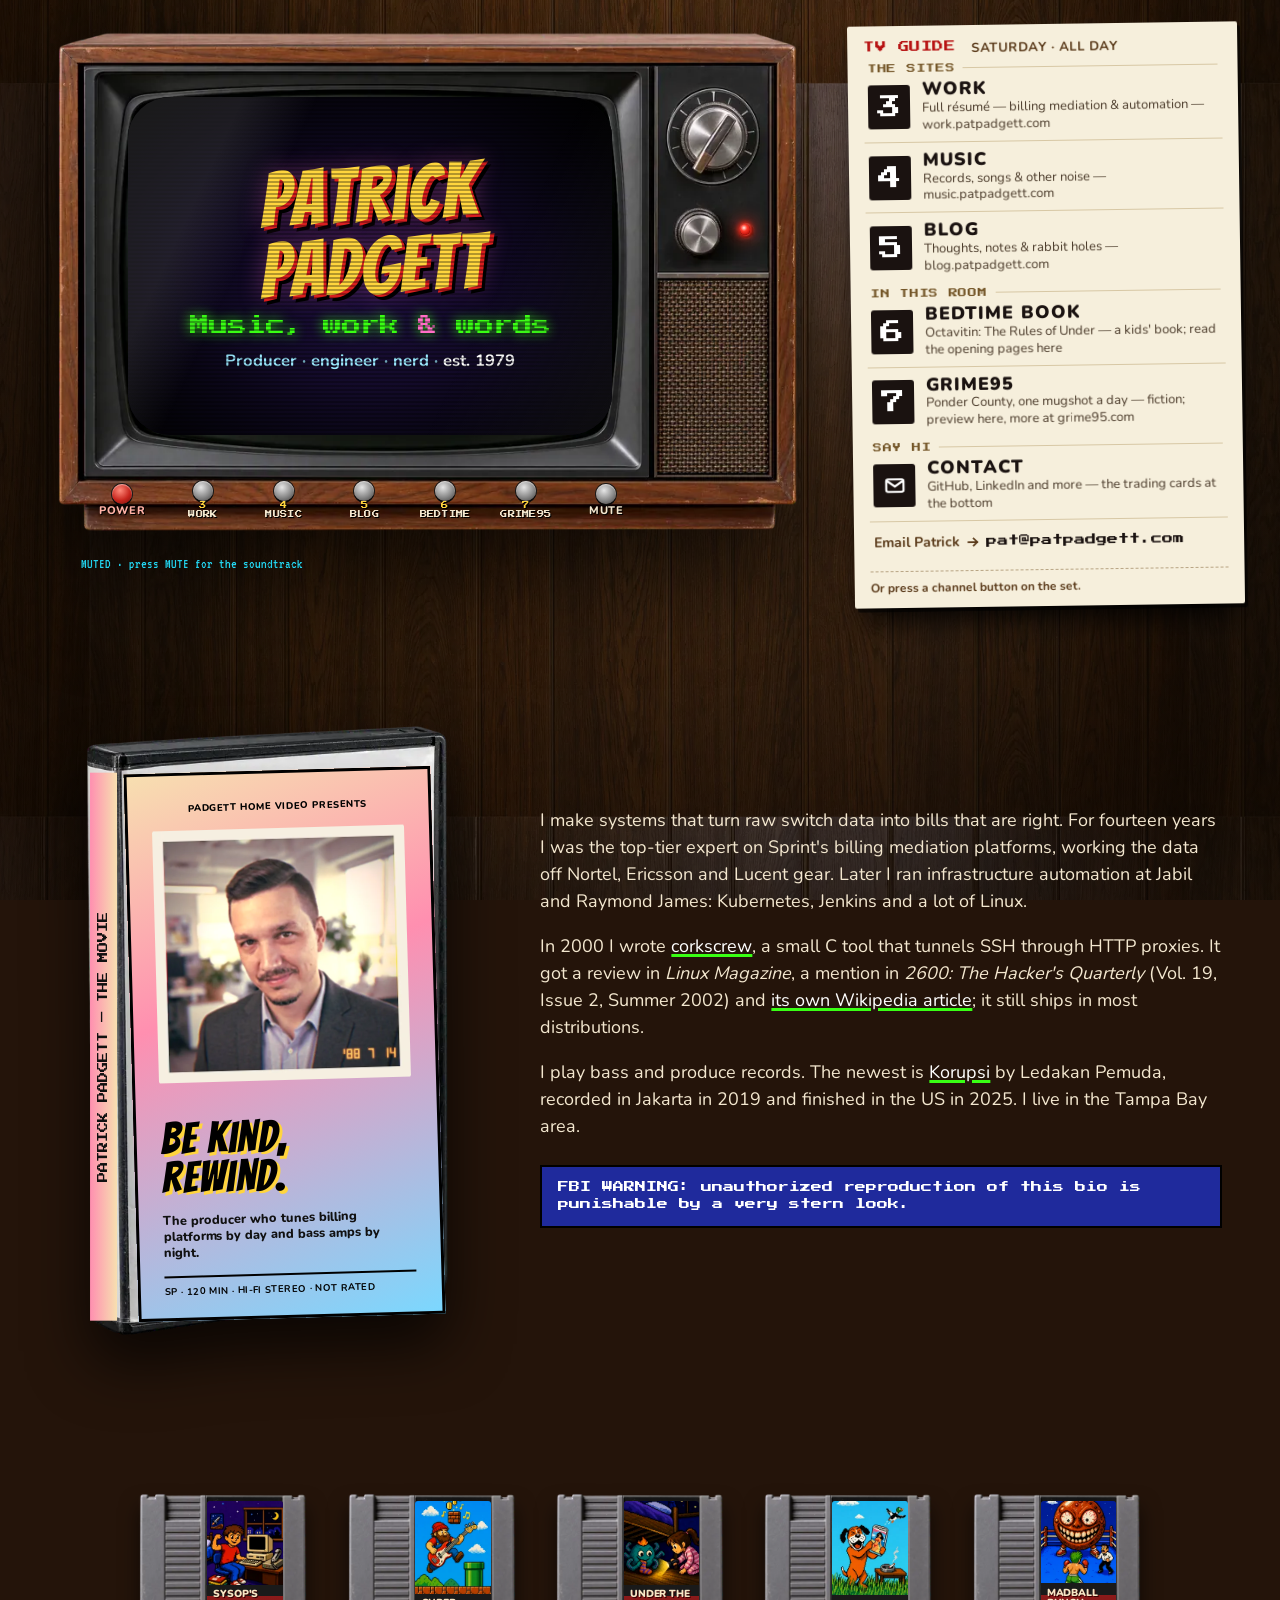
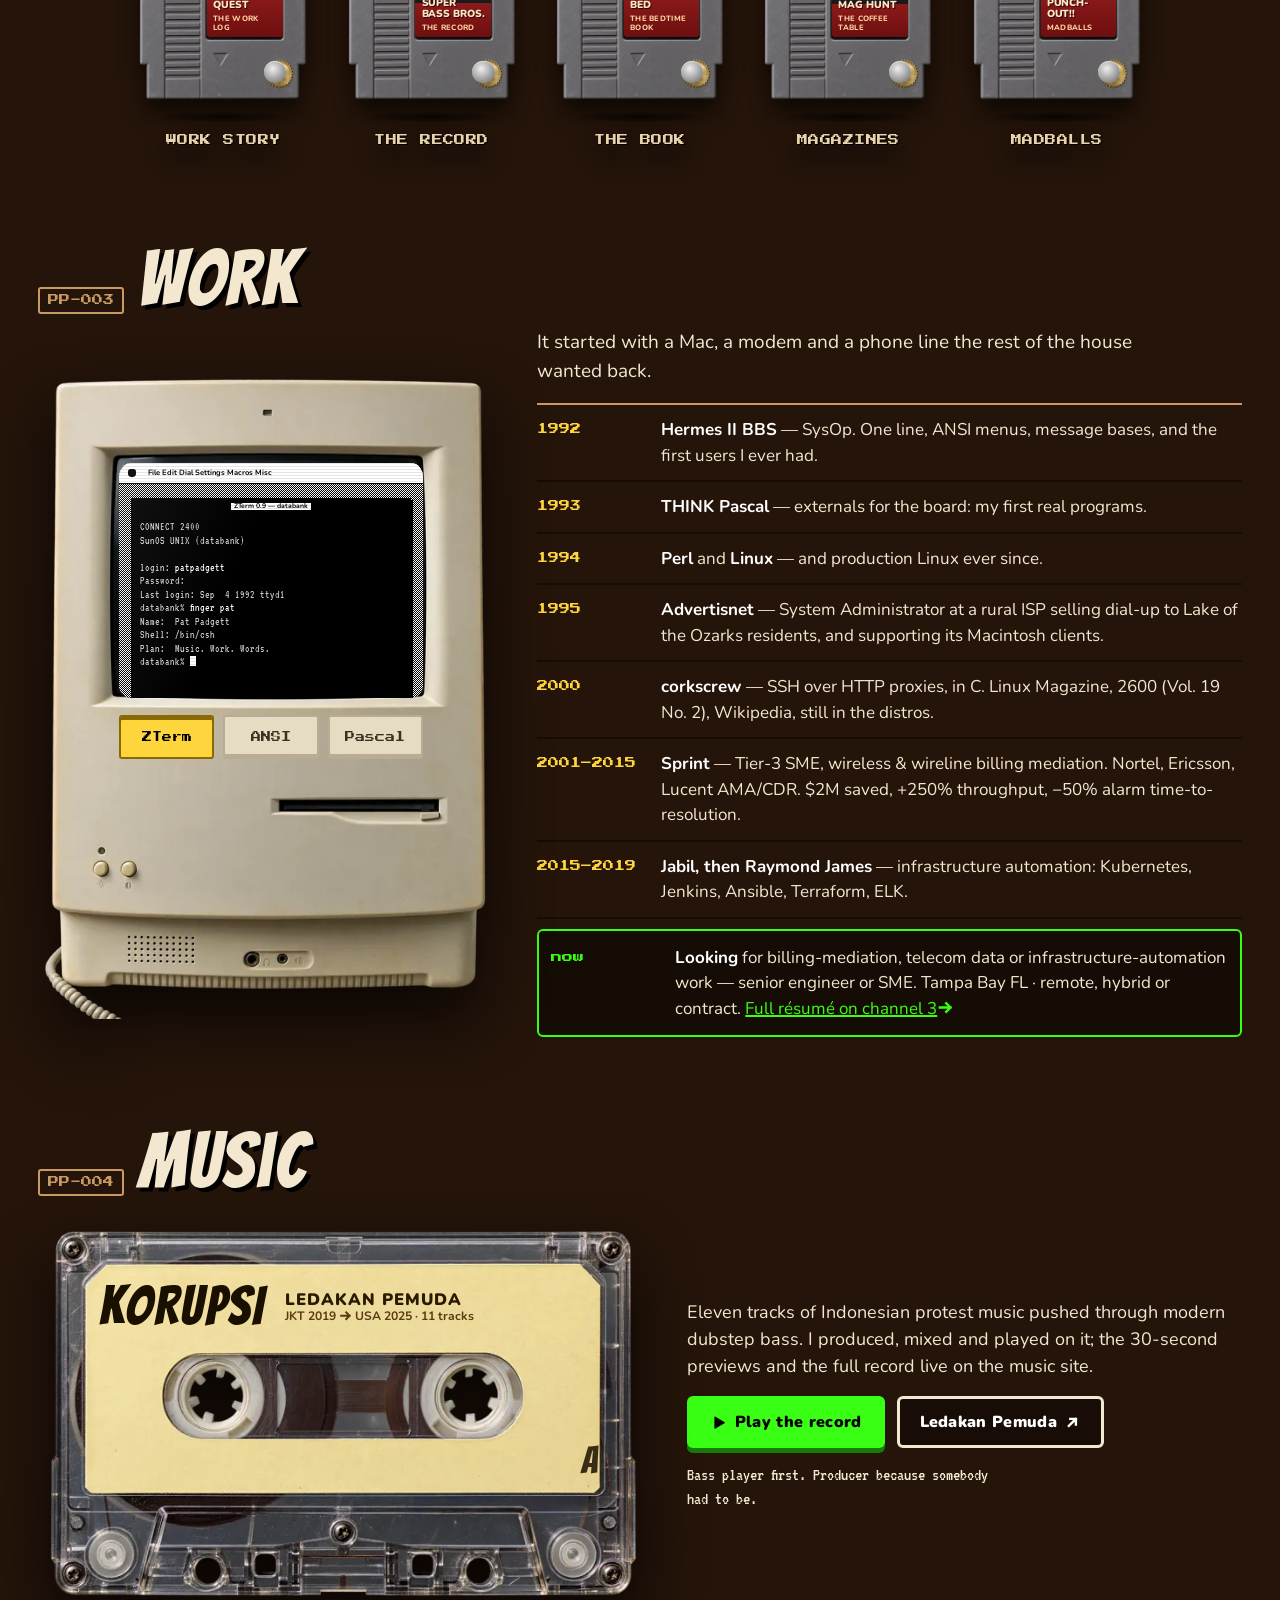
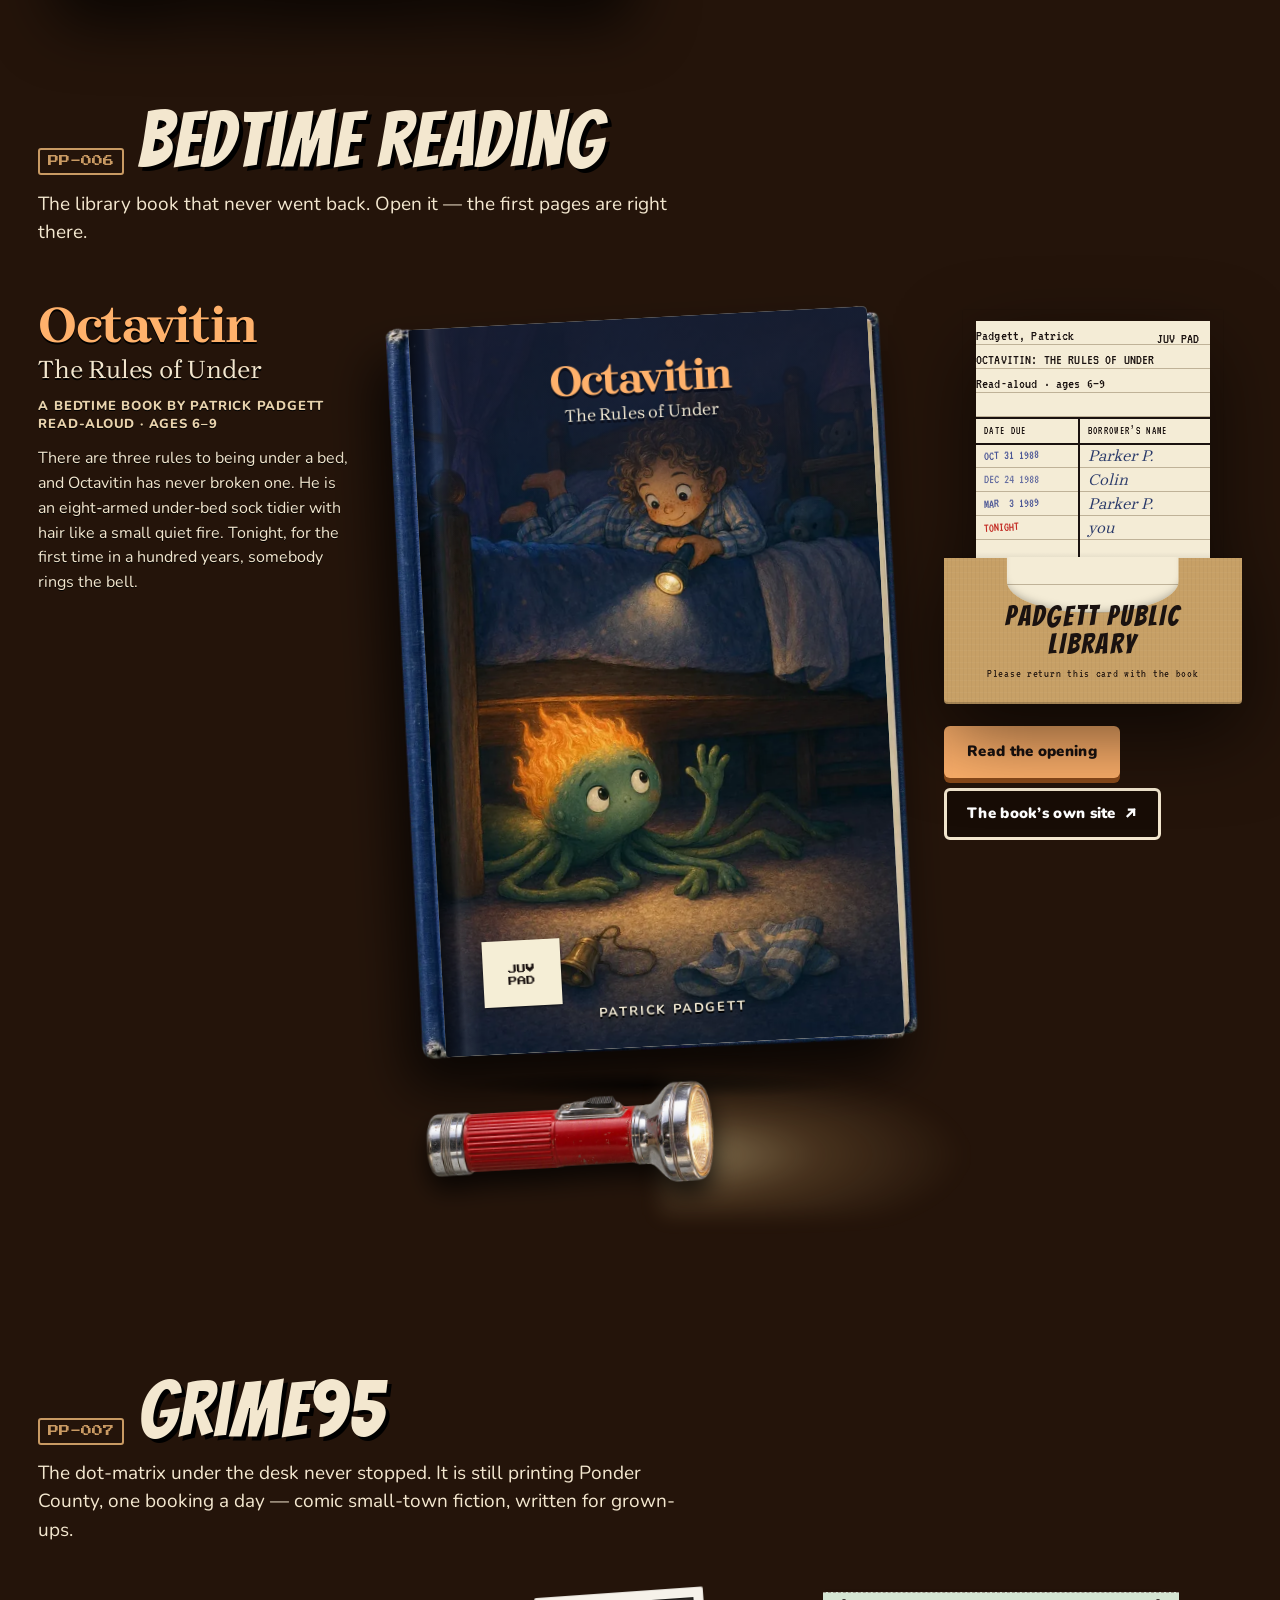
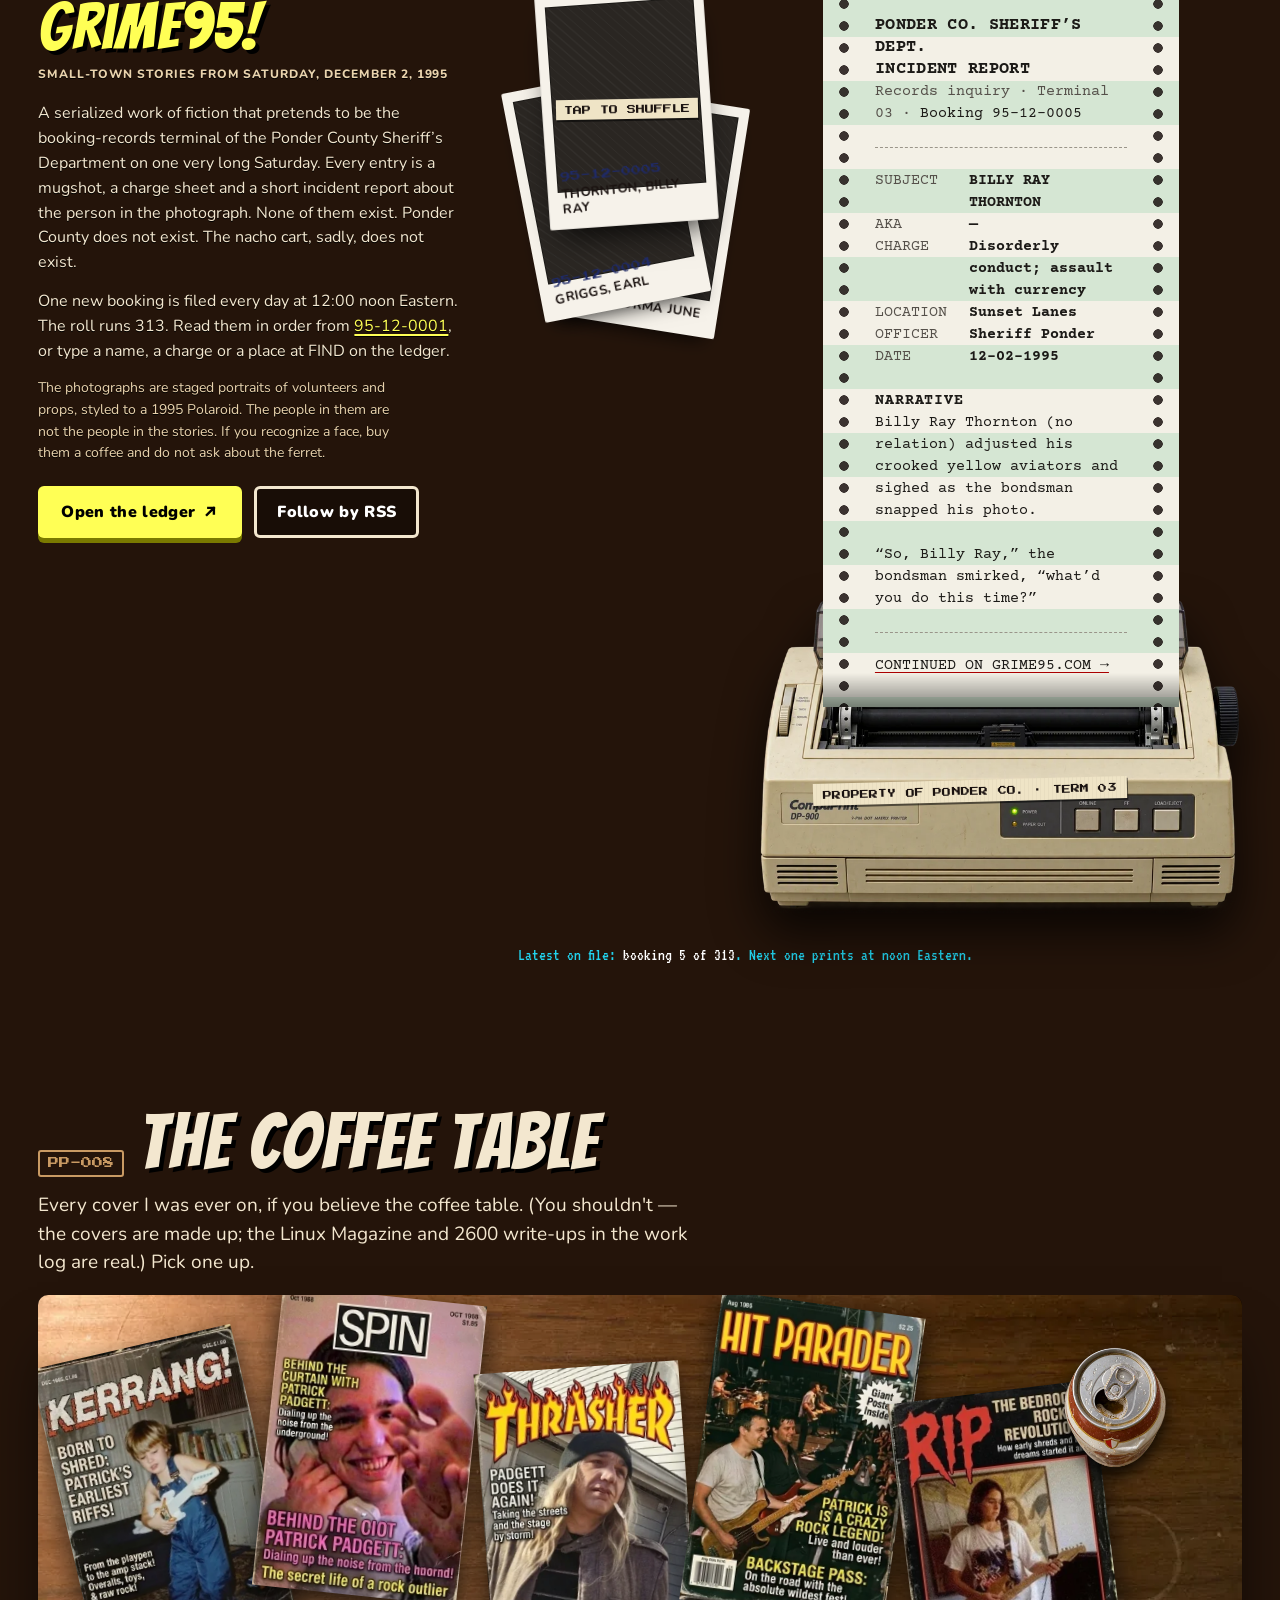
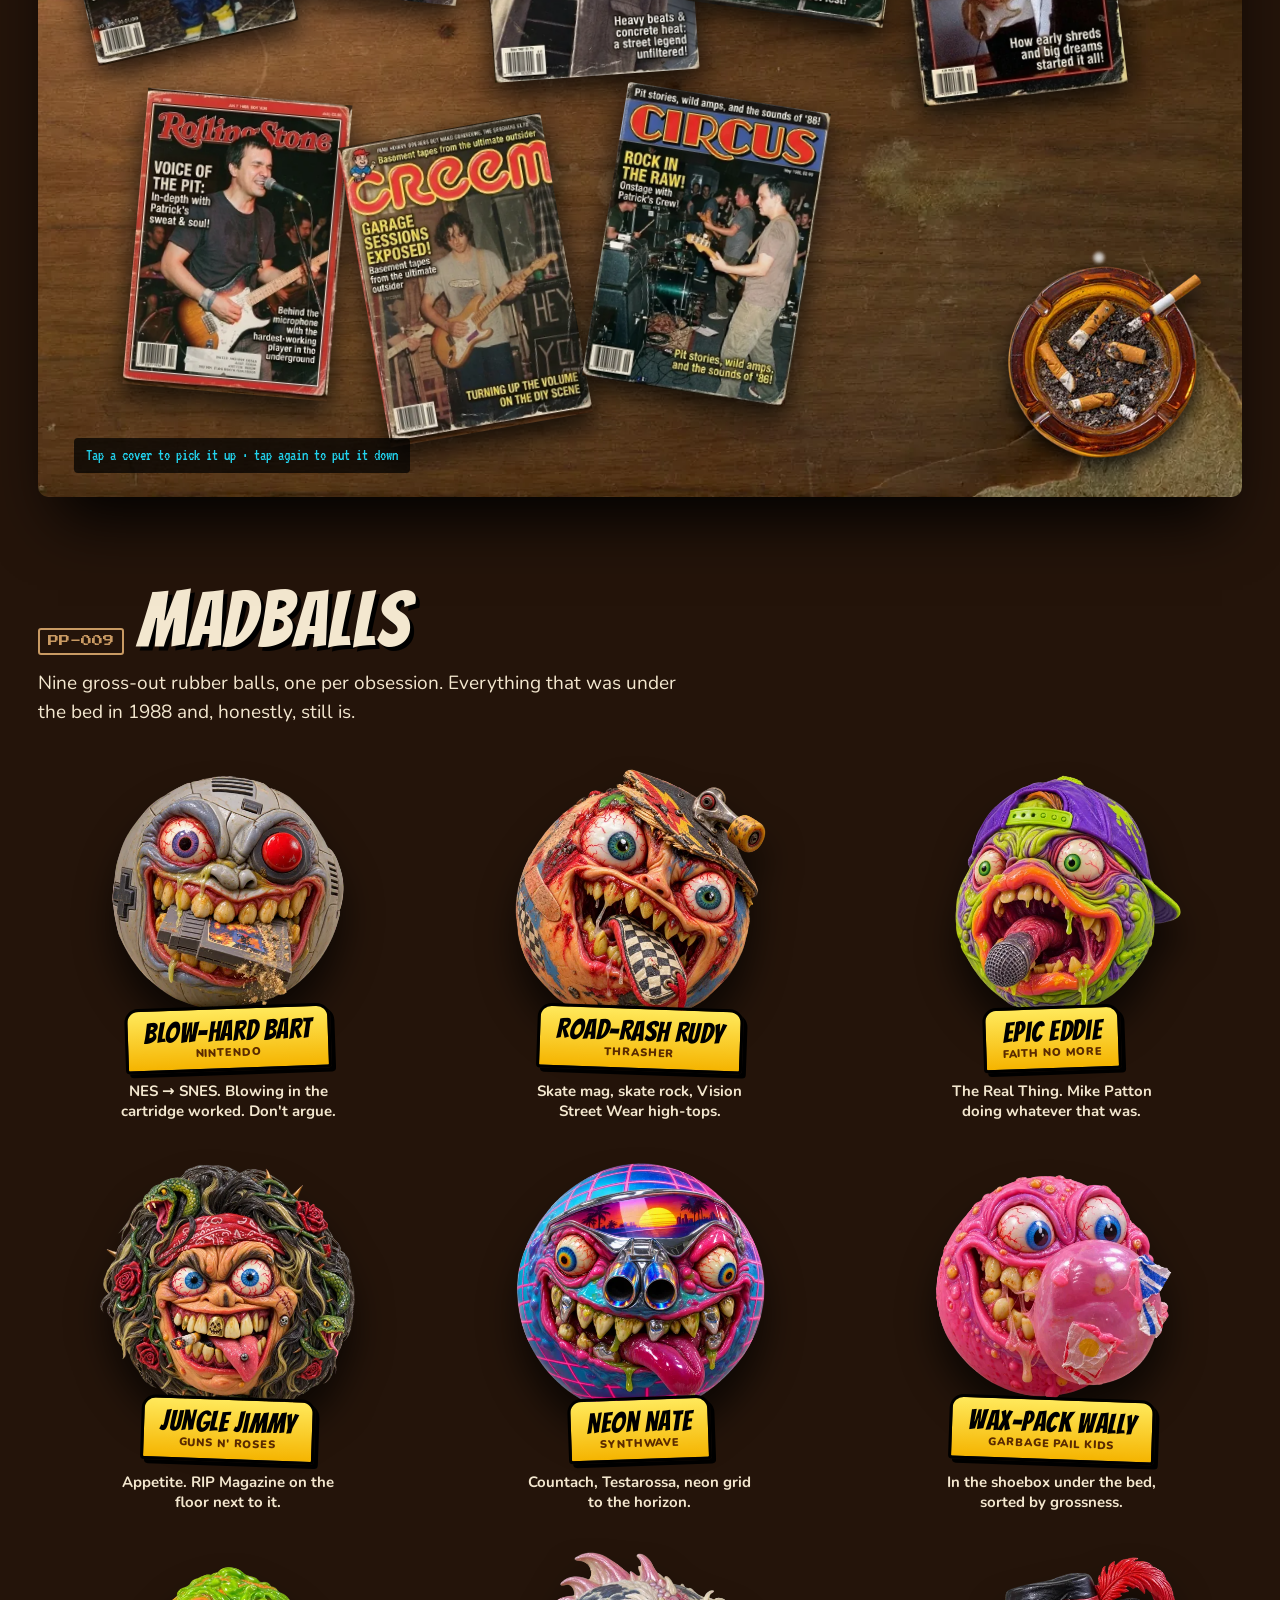
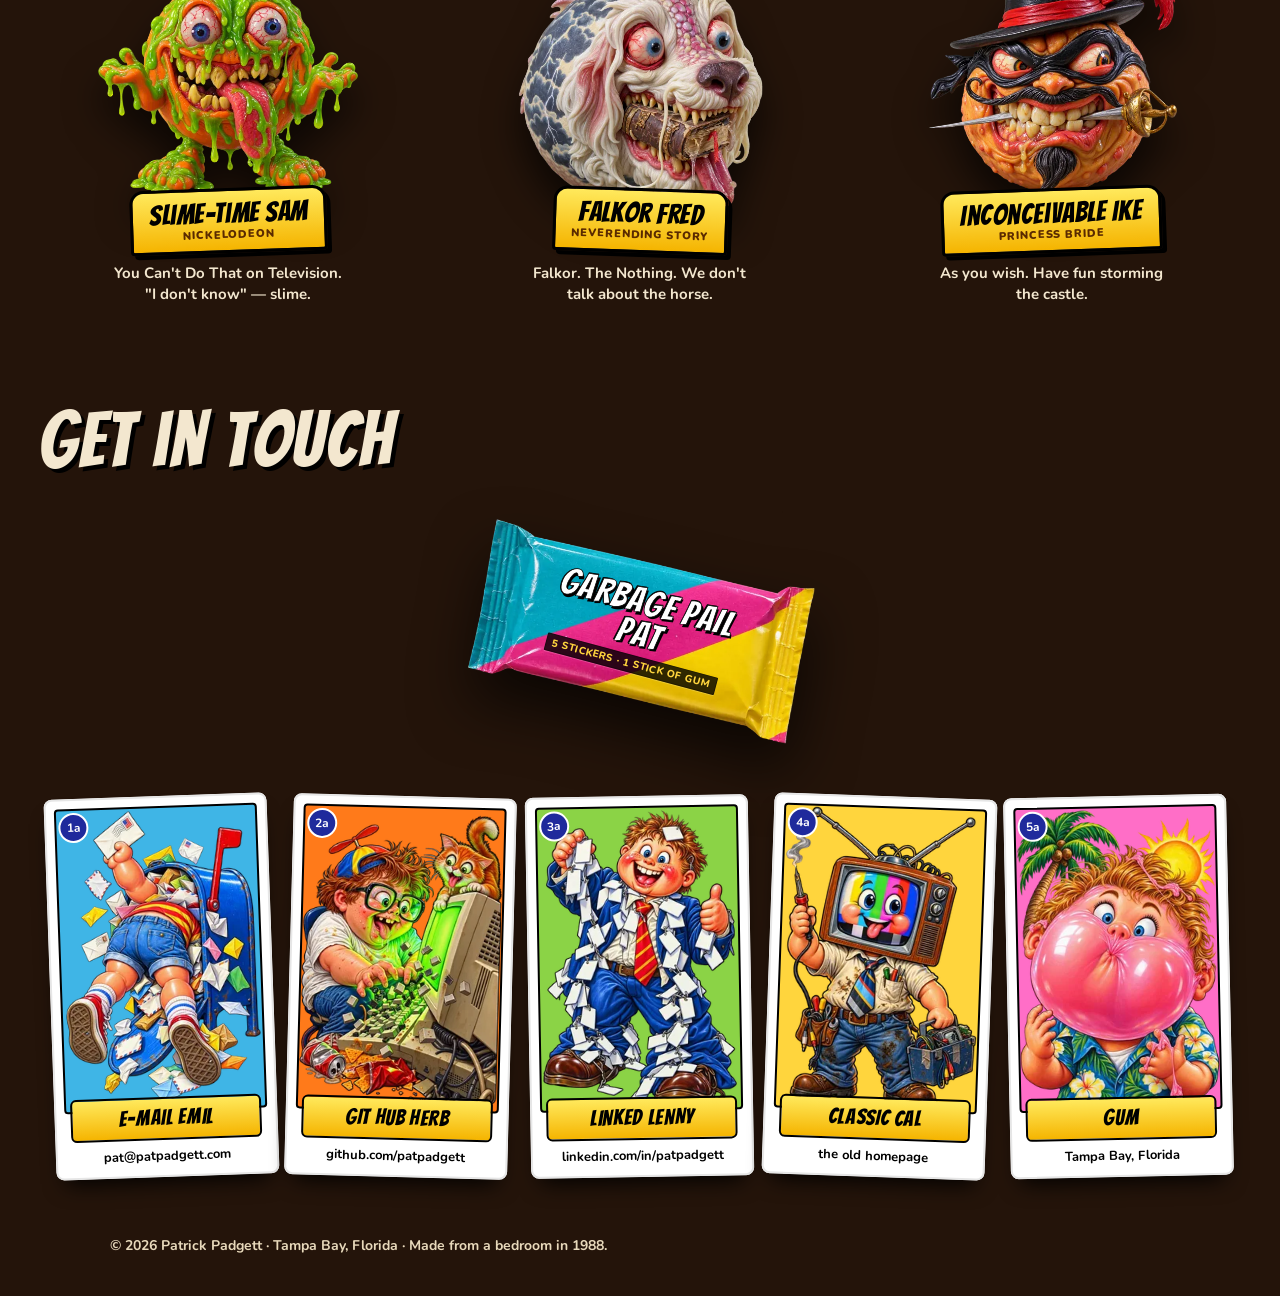
==== index.html @ a3367e43 "Polish pass: FBI line at its real size, 404 fits phones, matched button pairs, drawn icons for the g" ====
<!doctype html>
<html lang="en">
<head>
<!-- Hotjar Tracking Code for patpadgett.com -->
<script>
    (function(h,o,t,j,a,r){
        h.hj=h.hj||function(){(h.hj.q=h.hj.q||[]).push(arguments)};
        h._hjSettings={hjid:6780879,hjsv:6};
        a=o.getElementsByTagName('head')[0];
        r=o.createElement('script');r.async=1;
        r.src=t+h._hjSettings.hjid+j+h._hjSettings.hjsv;
        a.appendChild(r);
    })(window,document,'https://static.hotjar.com/c/hotjar-','.js?sv=');
</script>
<meta charset="utf-8"><meta name="viewport" content="width=device-width,initial-scale=1">
<title>Patrick Padgett — Music, work & words</title>
<meta name="description" content="Patrick Padgett: telecom billing mediation engineer, bassist and producer, author of corkscrew. Music, résumé, blog, a bedtime book and grime95.">
<meta name="theme-color" content="#2a1809"><link rel="canonical" href="https://patpadgett.com/">
<meta name="twitter:card" content="summary_large_image">
<meta name="twitter:title" content="Patrick Padgett — Music, work &amp; words">
<meta name="twitter:description" content="Telecom billing mediation engineer, infrastructure automation, bassist and producer, author of corkscrew.">
<meta name="twitter:image" content="https://patpadgett.com/assets/og-card.jpg">
<meta property="og:image:width" content="1200">
<meta property="og:image:height" content="630">
<meta property="og:image:alt" content="Patrick Padgett, film portrait">
<link rel="icon" href="/favicon.ico" sizes="32x32">
<link rel="icon" type="image/png" sizes="512x512" href="/assets/icon-512.png">
<link rel="apple-touch-icon" href="/assets/apple-touch-icon.png">
<script type="application/ld+json">{"@context": "https://schema.org", "@type": "Person", "name": "Patrick Padgett", "url": "https://patpadgett.com/", "image": "https://patpadgett.com/assets/portrait-film.webp", "jobTitle": "Telecom Billing Mediation & Infrastructure Automation Engineer", "email": "mailto:pat@patpadgett.com", "address": {"@type": "PostalAddress", "addressRegion": "FL", "addressCountry": "US"}, "sameAs": ["https://github.com/patpadgett", "https://www.linkedin.com/in/patpadgett", "https://work.patpadgett.com/", "https://music.patpadgett.com/", "https://blog.patpadgett.com/"], "knowsAbout": ["Telecom billing mediation", "Nortel/Ericsson/Lucent AMA", "Kubernetes", "Jenkins", "Ruby on Rails", "Bass guitar", "Music production"]}</script>
<script type="application/ld+json">{"@context": "https://schema.org", "@type": "SoftwareApplication", "name": "corkscrew", "url": "https://github.com/patpadgett/corkscrew", "sameAs": "https://en.wikipedia.org/wiki/Corkscrew_(program)", "applicationCategory": "DeveloperApplication", "operatingSystem": "Unix", "datePublished": "2000", "author": {"@type": "Person", "name": "Patrick Padgett", "url": "https://patpadgett.com/"}}</script>
<script type="application/ld+json">{"@context": "https://schema.org", "@type": "Book", "name": "Octavitin: The Rules of Under", "url": "https://octavitin.patpadgett.com/", "author": {"@type": "Person", "name": "Patrick Padgett", "url": "https://patpadgett.com/"}, "typicalAgeRange": "6-9"}</script>
<script type="application/ld+json">{"@context": "https://schema.org", "@type": "WebSite", "name": "Patrick Padgett", "url": "https://patpadgett.com/", "description": "Music, work and words from Patrick Padgett."}</script>

<meta property="og:title" content="Patrick Padgett — Music, work &amp; words">
<meta property="og:description" content="Telecom billing mediation engineer, infrastructure automation, bassist and producer, author of corkscrew. Music, résumé and blog.">
<meta property="og:image" content="https://patpadgett.com/assets/og-card.jpg">
<meta property="og:url" content="https://patpadgett.com/"><meta property="og:type" content="profile">
<link rel="preload" as="image" href="assets/plates/tv-s.webp" imagesrcset="assets/plates/tv-s.webp 900w, assets/plates/tv.webp 1536w" imagesizes="(max-width:960px) 100vw, 60vw">
<link rel="stylesheet" href="styles.css">
<link rel="stylesheet" href="octavitin.css">
<link rel="stylesheet" href="grime.css">
</head>
<body>
<svg style="position:absolute;width:0;height:0;overflow:hidden" aria-hidden="true" focusable="false"><symbol id="i-play" viewBox="0 0 24 24"><path d="M8 5.5v13a1 1 0 0 0 1.5.86l11-6.5a1 1 0 0 0 0-1.72l-11-6.5A1 1 0 0 0 8 5.5z"/></symbol><symbol id="i-ne" viewBox="0 0 24 24"><path d="M7 17 17 7M9 7h8v8"/></symbol><symbol id="i-right" viewBox="0 0 24 24"><path d="M4 12h15M13 6l6 6-6 6"/></symbol><symbol id="i-up" viewBox="0 0 24 24"><path d="M12 19V5M6 11l6-6 6 6"/></symbol><symbol id="i-down" viewBox="0 0 24 24"><path d="M12 5v14M6 13l6 6 6-6"/></symbol><symbol id="i-mail" viewBox="0 0 24 24"><rect x="3" y="5.5" width="18" height="13" rx="2"/><path d="m3.5 7 8.5 6 8.5-6"/></symbol><symbol id="i-star" viewBox="0 0 24 24"><path d="M12 2c.7 5.6 4.4 9.3 10 10-5.6.7-9.3 4.4-10 10-.7-5.6-4.4-9.3-10-10 5.6-.7 9.3-4.4 10-10z"/></symbol></svg>
<a class="skip" href="#channels">Skip to the channels</a>

<div class="room">

<!-- ===== THE SET ===== -->
<header class="set" id="top">
  <div class="tv">
    <img class="tv__plate" src="assets/plates/tv-s.webp" srcset="assets/plates/tv-s.webp 900w, assets/plates/tv.webp 1536w" sizes="(max-width:960px) 100vw, 60vw" width="1536" height="1024" alt="" fetchpriority="high">
    <div class="tv__glass" id="glass">
      <div class="bars" aria-hidden="true"><i></i><i></i><i></i><i></i><i></i><i></i><i></i></div>
      <div class="title">
        <h1><span class="title__name">Patrick<br>Padgett</span></h1>
        <p class="title__slug">Music, work <span class="amp">&amp;</span> words</p>
        <p class="title__sub">Producer · engineer · nerd · <b>est.&nbsp;1979</b></p>
      </div>
      <button class="bumper" id="bumper" type="button" aria-live="polite" tabindex="-1" hidden></button>
      <div class="fuzz" aria-hidden="true"></div>
      <div class="tv__roll" aria-hidden="true"></div>
      <div class="tv__dot" aria-hidden="true"></div>
      <div class="scan" aria-hidden="true"></div>
    </div>
    <span class="tv__lamp" aria-hidden="true"></span>
    <div class="tvkeys" role="group" aria-label="Channel buttons">
      <button class="tvkey tvkey--power" type="button" id="power" aria-pressed="true" aria-label="Power. The set is on."><i></i><span><em>POWER</em></span></button>
      <a class="tvkey" href="https://work.patpadgett.com" data-ch="3" aria-label="Channel 3, Work — work.patpadgett.com"><i></i><span><b>3</b><em>WORK</em></span></a>
      <a class="tvkey" href="https://music.patpadgett.com" data-ch="4" aria-label="Channel 4, Music — music.patpadgett.com"><i></i><span><b>4</b><em>MUSIC</em></span></a>
      <a class="tvkey" href="https://blog.patpadgett.com" data-ch="5" aria-label="Channel 5, Blog — blog.patpadgett.com"><i></i><span><b>5</b><em>BLOG</em></span></a>
      <a class="tvkey" href="#octavitin" data-ch="6" aria-label="Channel 6, Bedtime book, on this page"><i></i><span><b>6</b><em>BEDTIME</em></span></a>
      <a class="tvkey" href="#grime95" data-ch="7" aria-label="Channel 7, grime95, on this page"><i></i><span><b>7</b><em>GRIME95</em></span></a>
      <button class="tvkey tvkey--mute" type="button" id="mute" aria-pressed="true" aria-label="Sound. Muted. Press to play the soundtrack."><i></i><span><em>MUTE</em></span></button>
    </div>
    <p class="tv__state" id="remote-state" aria-live="polite">MUTED · press MUTE for the soundtrack</p>
  </div>

  <div class="panel" id="channels">
    <nav class="guide" aria-label="Channels">
      <p class="guide__head"><b>TV GUIDE</b> Saturday · all day</p>
      <p class="guide__sub">THE SITES</p>
      <a class="guide__row" href="https://work.patpadgett.com" data-ch="3"><b>3</b><span class="guide__t">WORK</span><span class="guide__d">Full résumé — billing mediation &amp; automation<span class="guide__dom"> — work.patpadgett.com</span></span></a>
      <a class="guide__row" href="https://music.patpadgett.com" data-ch="4"><b>4</b><span class="guide__t">MUSIC</span><span class="guide__d">Records, songs &amp; other noise<span class="guide__dom"> — music.patpadgett.com</span></span></a>
      <a class="guide__row" href="https://blog.patpadgett.com" data-ch="5"><b>5</b><span class="guide__t">BLOG</span><span class="guide__d">Thoughts, notes &amp; rabbit holes<span class="guide__dom"> — blog.patpadgett.com</span></span></a>
      <p class="guide__sub">IN THIS ROOM</p>
      <a class="guide__row" href="#octavitin" data-ch="6"><b>6</b><span class="guide__t">BEDTIME BOOK</span><span class="guide__d">Octavitin: The Rules of Under — a kids' book<span class="guide__dom">; read the opening pages here</span></span></a>
      <a class="guide__row" href="#grime95" data-ch="7"><b>7</b><span class="guide__t">GRIME95</span><span class="guide__d">Ponder County, one mugshot a day — fiction<span class="guide__dom">; preview here, more at grime95.com</span></span></a>
      <p class="guide__sub">SAY HI</p>
      <a class="guide__row guide__row--contact" href="#contact" data-jump><b><svg class="ico" aria-hidden="true"><use href="#i-mail"/></svg></b><span class="guide__t">CONTACT</span><span class="guide__d">GitHub, LinkedIn and more<span class="guide__dom"> — the trading cards at the bottom</span></span></a>
      <a class="guide__mail" href="mailto:pat@patpadgett.com">Email Patrick <svg class="ico" aria-hidden="true"><use href="#i-right"/></svg> <b>pat@patpadgett.com</b></a>
      <p class="guide__foot">Or press a channel button on the set.</p>
    </nav>
    <audio id="bgm" src="assets/audio/bedroom-1988.mp3" loop preload="none"></audio>
  </div>

<!-- ===== WHO ===== -->
<section class="who" id="who" aria-labelledby="who-h">
  <div class="vhs">
    <img class="vhs__plate" src="assets/plates/vhs-s.webp" srcset="assets/plates/vhs-s.webp 600w, assets/plates/vhs.webp 1024w" sizes="(max-width:960px) min(92vw,420px), 35vw" width="1024" height="1536" alt="" loading="lazy" decoding="async">
    <div class="vhs__sleeve">
      <p class="vhs__kicker">PADGETT HOME VIDEO PRESENTS</p>
      <img class="vhs__photo" src="assets/portrait-film-s.webp" srcset="assets/portrait-film-s.webp 560w, assets/portrait-film.webp 1048w" sizes="(max-width:960px) 260px, 22vw" width="524" height="524" loading="lazy" decoding="async" alt="Patrick Padgett — a square film print with a '88 7 14 date stamp">
      <h2 id="who-h" class="vhs__title"><span class="sr">About Patrick: </span>Be kind,<br>rewind.</h2>
      <p class="vhs__blurb">The producer who tunes billing platforms by day and bass amps by night.</p>
      <p class="vhs__meta">SP · 120 MIN · HI-FI STEREO · NOT RATED</p>
    </div>
    <span class="vhs__spine" aria-hidden="true">PATRICK PADGETT — THE MOVIE</span>
  </div>
  <div class="who__copy">
    <p class="who__lead">I make systems that turn raw switch data into bills that are right. For fourteen years I was the top-tier expert on Sprint's billing mediation platforms, working the data off Nortel, Ericsson and Lucent gear. Later I ran infrastructure automation at Jabil and Raymond James: Kubernetes, Jenkins and a lot of Linux.</p>
    <p>In 2000 I wrote <a href="https://github.com/patpadgett/corkscrew">corkscrew</a>, a small C tool that tunnels SSH through HTTP proxies. It got a review in <cite>Linux Magazine</cite>, a mention in <cite>2600: The Hacker's Quarterly</cite> (Vol. 19, Issue 2, Summer 2002) and <a href="https://en.wikipedia.org/wiki/Corkscrew_(program)">its own Wikipedia article</a>; it still ships in most distributions.</p>
    <p>I play bass and produce records. The newest is <a href="https://music.patpadgett.com">Korupsi</a> by Ledakan Pemuda, recorded in Jakarta in 2019 and finished in the US in 2025. I live in the Tampa Bay area.</p>
    <p class="who__warn">FBI WARNING: unauthorized reproduction of this bio is punishable by a very stern look.</p>
  </div>
</section>

  <!-- shelf under the set: cartridges = table of contents -->
  <nav class="shelf" aria-label="Sections on this page"><p class="shelf__hint" aria-hidden="true">ON THIS PAGE</p>
    <a class="cart" href="#work" aria-label="Work story — the work log, here on this page"><img class="cart__shell" src="assets/plates/cart-s.webp" srcset="assets/plates/cart-xs.webp 180w, assets/plates/cart-s.webp 360w, assets/plates/cart.webp 1024w" sizes="(max-width:640px) 45vw, 200px" width="1024" height="1536" alt="" loading="lazy" decoding="async"><span class="cart__label"><img class="cart__art" src="assets/carts/label-work.webp" width="400" height="600" alt="" srcset="assets/carts/label-work-200.webp 200w, assets/carts/label-work.webp 400w" sizes="80px" loading="lazy" decoding="async"><span class="cart__band"><small>PP-003</small><b>SYSOP'S QUEST</b><i>The work log</i></span></span><span class="cart__cap" aria-hidden="true">WORK STORY</span></a>
    <a class="cart" href="#music" aria-label="Music — the record, here on this page"><img class="cart__shell" src="assets/plates/cart-s.webp" srcset="assets/plates/cart-xs.webp 180w, assets/plates/cart-s.webp 360w, assets/plates/cart.webp 1024w" sizes="(max-width:640px) 45vw, 200px" width="1024" height="1536" alt="" loading="lazy" decoding="async"><span class="cart__label"><img class="cart__art" src="assets/carts/label-music.webp" width="400" height="600" alt="" srcset="assets/carts/label-music-200.webp 200w, assets/carts/label-music.webp 400w" sizes="80px" loading="lazy" decoding="async"><span class="cart__band"><small>PP-004</small><b>SUPER BASS BROS.</b><i>The record</i></span></span><span class="cart__cap" aria-hidden="true">THE RECORD</span></a>
    <a class="cart" href="#octavitin" aria-label="The book — Octavitin, on this page"><img class="cart__shell" src="assets/plates/cart-s.webp" srcset="assets/plates/cart-xs.webp 180w, assets/plates/cart-s.webp 360w, assets/plates/cart.webp 1024w" sizes="(max-width:640px) 45vw, 200px" width="1024" height="1536" alt="" loading="lazy" decoding="async"><span class="cart__label"><img class="cart__art" src="assets/carts/label-octavitin.webp" width="400" height="600" alt="" srcset="assets/carts/label-octavitin-200.webp 200w, assets/carts/label-octavitin.webp 400w" sizes="80px" loading="lazy" decoding="async"><span class="cart__band"><small>PP-006</small><b>UNDER THE BED</b><i>The bedtime book</i></span></span><span class="cart__cap" aria-hidden="true">THE BOOK</span></a>
    <a class="cart" href="#table" aria-label="Magazines — the coffee table, on this page"><img class="cart__shell" src="assets/plates/cart-s.webp" srcset="assets/plates/cart-xs.webp 180w, assets/plates/cart-s.webp 360w, assets/plates/cart.webp 1024w" sizes="(max-width:640px) 45vw, 200px" width="1024" height="1536" alt="" loading="lazy" decoding="async"><span class="cart__label"><img class="cart__art" src="assets/carts/label-table.webp" width="400" height="600" alt="" srcset="assets/carts/label-table-200.webp 200w, assets/carts/label-table.webp 400w" sizes="80px" loading="lazy" decoding="async"><span class="cart__band"><small>PP-008</small><b>MAG HUNT</b><i>The coffee table</i></span></span><span class="cart__cap" aria-hidden="true">MAGAZINES</span></a>
    <a class="cart" href="#interests" aria-label="Madballs, on this page"><img class="cart__shell" src="assets/plates/cart-s.webp" srcset="assets/plates/cart-xs.webp 180w, assets/plates/cart-s.webp 360w, assets/plates/cart.webp 1024w" sizes="(max-width:640px) 45vw, 200px" width="1024" height="1536" alt="" loading="lazy" decoding="async"><span class="cart__label"><img class="cart__art" src="assets/carts/label-balls.webp" width="400" height="600" alt="" srcset="assets/carts/label-balls-200.webp 200w, assets/carts/label-balls.webp 400w" sizes="80px" loading="lazy" decoding="async"><span class="cart__band"><small>PP-009</small><b>MADBALL PUNCH-OUT!!</b><i>Madballs</i></span></span><span class="cart__cap" aria-hidden="true">MADBALLS</span></a>
  </nav>
</header>
<main id="main">


<!-- ===== WORK ===== -->
<section class="sec sec--work" id="work" aria-labelledby="work-h">
  <div class="sec__head"><span class="sec__cart" aria-hidden="true">PP-003</span><h2 id="work-h">Work</h2></div>
  <div class="mac">
    <div class="mac__obj">
      <img class="mac__plate" src="assets/plates/mac-s.webp" srcset="assets/plates/mac-s.webp 600w, assets/plates/mac.webp 1024w" sizes="(max-width:960px) 440px, 35vw" width="1024" height="1536" alt="" loading="lazy" decoding="async">
      <div class="mac__screen" id="mac-screen" data-scr="login">
        <div class="scr scr--login on" data-name="login" aria-label="ZTerm window: UNIX login on databank"><div class="macos macos--dark"><div class="macos__menu"><span></span>File Edit Dial Settings Macros Misc</div><div class="macwin macwin--zterm"><div class="macwin__title"><i></i><b>ZTerm 0.9 — databank</b><i></i></div><pre class="zterm">CONNECT 2400
SunOS UNIX (databank)

login: <span class="typed">patpadgett</span>
Password:
Last login: Sep  4 1992 ttyd1
databank% <span class="typed">finger pat</span>
Name:  Pat Padgett
Shell: /bin/csh
Plan:  Music. Work. Words.
databank% <span class="cur"></span></pre></div></div></div>
        <div class="scr scr--acid" data-name="acid" aria-label="The Dark Side BBS — ACiD-style ANSI login screen, SysOp Agroman"><img class="acid__art" src="assets/ansi/dark-side-s.webp" srcset="assets/ansi/dark-side-s.webp 560w, assets/ansi/dark-side.webp 1120w" sizes="(max-width:960px) 270px, 24vw" width="1120" height="800" alt="" decoding="async" loading="lazy"></div>
        <div class="scr scr--pascal" data-name="pascal" aria-label="THINK Pascal source for a Hermes II external"><div class="macos"><div class="macos__menu"><span></span>File Edit Search Project Run Windows</div><div class="macwin"><div class="macwin__title"><i></i><b>WhoIsOn.p</b><i></i></div><pre class="macwin__body"><span class="k">unit</span> WhoIsOn; <span class="cm">{Hermes II external}</span>
<span class="k">interface</span>
  <span class="k">uses</span> HermesTypes, ANSI;
  <span class="k">procedure</span> Main (<span class="k">var</span> u: UserRec);
<span class="k">implementation</span>
  <span class="k">procedure</span> Main (<span class="k">var</span> u: UserRec);
  <span class="k">begin</span>
    ClearScreen;
    SetColor(cyan);
    WriteLn('Callers online: ', NumOnline);
    <span class="k">if</span> u.baud &lt; 2400 <span class="k">then</span>
      WriteLn('...patience.');
  <span class="k">end</span>;
<span class="k">end</span>.<span class="cur"></span></pre></div></div></div>
      </div>
      <div class="mac__tabs" role="group" aria-label="Screens">
        <button type="button" aria-pressed="true">ZTerm</button><button type="button" aria-pressed="false">ANSI</button><button type="button" aria-pressed="false">Pascal</button>
      </div>
    </div>
    <div class="mac__copy">
      <p class="sec__lede">It started with a Mac, a modem and a phone line the rest of the house wanted back.</p>
      <ol class="log">
        <li><b>1992</b><span><strong>Hermes II BBS</strong> — SysOp. One line, ANSI menus, message bases, and the first users I ever had.</span></li>
        <li><b>1993</b><span><strong>THINK Pascal</strong> — externals for the board: my first real programs.</span></li>
        <li><b>1994</b><span><strong>Perl</strong> and <strong>Linux</strong> — and production Linux ever since.</span></li>
        <li><b>1995</b><span><strong>Advertisnet</strong> — System Administrator at a rural ISP selling dial-up to Lake of the Ozarks residents, and supporting its Macintosh clients.</span></li>
        <li><b>2000</b><span><strong>corkscrew</strong> — SSH over HTTP proxies, in C. Linux Magazine, 2600 (Vol. 19 No. 2), Wikipedia, still in the distros.</span></li>
        <li><b>2001–2015</b><span><strong>Sprint</strong> — Tier-3 SME, wireless &amp; wireline billing mediation. Nortel, Ericsson, Lucent AMA/CDR. $2M saved, +250% throughput, −50% alarm time-to-resolution.</span></li>
        <li><b>2015–2019</b><span><strong>Jabil, then Raymond James</strong> — infrastructure automation: Kubernetes, Jenkins, Ansible, Terraform, ELK.</span></li>
        <li><b>now</b><span><strong>Looking</strong> for billing-mediation, telecom data or infrastructure-automation work — senior engineer or SME. Tampa Bay FL · remote, hybrid or contract. <a href="https://work.patpadgett.com">Full résumé on channel 3<span class="ico-wrap"> <svg class="ico" aria-hidden="true"><use href="#i-right"/></svg></span></a></span></li>
      </ol>
    </div>
  </div>
</section>

<!-- ===== MUSIC ===== -->
<section class="sec sec--music" id="music" aria-labelledby="music-h">
  <div class="sec__head"><span class="sec__cart" aria-hidden="true">PP-004</span><h2 id="music-h">Music</h2></div>
  <div class="tape">
    <div class="tape__obj">
      <img class="tape__plate" src="assets/plates/cassette-s.webp" srcset="assets/plates/cassette-s.webp 700w, assets/plates/cassette.webp 1536w" sizes="(max-width:960px) 70vw, 30vw" width="1536" height="1024" alt="" loading="lazy" decoding="async">
      <p class="tape__label"><b>KORUPSI</b> <span>Ledakan Pemuda</span><small>JKT 2019 <span class="sr">to</span><svg class="ico ico--sm" aria-hidden="true"><use href="#i-right"/></svg> USA 2025 · 11 tracks</small></p>
      <span class="tape__side" aria-hidden="true">A</span>
    </div>
    <div class="tape__body">
      <p>Eleven tracks of Indonesian protest music pushed through modern dubstep bass. I produced, mixed and played on it; the 30-second previews and the full record live on the music site.</p>
      <p class="tape__ctas"><a class="btn btn--slime" href="https://music.patpadgett.com"><svg class="ico ico--fill" aria-hidden="true"><use href="#i-play"/></svg>Play the record</a><a class="btn btn--ghost" href="https://ledakanpemuda.com/">Ledakan Pemuda<span class="ico-wrap"> <svg class="ico" aria-hidden="true"><use href="#i-ne"/></svg></span></a></p>
      <p class="tape__note">Bass player first. Producer because somebody had&nbsp;to&nbsp;be.</p>
    </div>
  </div>
</section>

<!-- ===== OCTAVITIN ===== -->
<section class="sec sec--octavitin" id="octavitin" aria-labelledby="octavitin-h" tabindex="-1">
  <div class="sec__head"><span class="sec__cart" aria-hidden="true">PP-006</span><h2 id="octavitin-h">Bedtime reading</h2></div>
  <p class="sec__lede">The library book that never went back. Open it — the first pages are right there.</p>
  <div class="bedtime">
    <div class="pitch">
      <p class="pitch__title">Octavitin<span>The Rules of Under</span></p>
      <p class="pitch__by">A bedtime book by <span>Patrick&nbsp;Padgett</span><br>Read-aloud · ages 6–9</p>
      <p class="pitch__line">There are three rules to being under a bed, and Octavitin has never broken one. He is an eight&#8209;armed under&#8209;bed sock tidier with hair like a small quiet fire. Tonight, for the first time in a hundred years, somebody rings the bell.</p>
      <a class="btn btn--slime pitch__cta" href="https://octavitin.patpadgett.com/#chapter-one" data-open-reader aria-haspopup="dialog" aria-controls="reader">Read the opening</a>
    </div>
    <div class="bedtime__floor">
      <a class="book" id="book" href="https://octavitin.patpadgett.com/#chapter-one" aria-haspopup="dialog" aria-controls="reader" aria-label="Octavitin: The Rules of Under, by Patrick Padgett. Open the book and read the opening pages.">
        <img class="book__plate" src="assets/octavitin/book-s.webp" srcset="assets/octavitin/book-s.webp 512w, assets/octavitin/book-m.webp 768w, assets/octavitin/book.webp 1023w" sizes="(max-width:960px) 320px, 540px" width="1023" height="1536" alt="" loading="lazy">
        <span class="book__inside" aria-hidden="true"><span>Get comfortable.<br>Read it out loud.</span></span>
        <span class="book__face">
          <img class="book__art" src="assets/octavitin/cover.webp" width="1024" height="1536" alt="Parker Pebble hangs off the edge of her bed with a flashlight; under it, green eight-armed Octavitin waves back beneath a puff of orange hair." loading="lazy" srcset="assets/octavitin/cover-480.webp 480w, assets/octavitin/cover-720.webp 720w, assets/octavitin/cover.webp 1024w" sizes="(max-width:960px) 300px, 520px">
          <span class="book__title" aria-hidden="true">Octavitin<small>The Rules of Under</small></span>
          <span class="book__author" aria-hidden="true">Patrick Padgett</span>
          <span class="book__call" aria-hidden="true"><b>JUV</b><b>PAD</b></span>
        </span>
      </a>
      <figure class="flashlight" aria-hidden="true"><img src="assets/octavitin/flashlight.webp" width="760" height="489" alt="" loading="lazy"></figure>
    </div>
    <div class="shelfside">
      <div class="pocket">
        <div class="pocket__card">
          <p class="card__call">JUV PAD</p>
          <p class="card__line card__line--title">Padgett, Patrick</p>
          <p class="card__line card__line--title"><b>Octavitin: The Rules of Under</b></p>
          <p class="card__line">Read-aloud &middot; ages 6&ndash;9</p>
          <table class="card__grid" aria-hidden="true">
            <thead><tr><th>DATE DUE</th><th>BORROWER’S NAME</th></tr></thead>
            <tbody>
              <tr><td><i>OCT 31 1988</i></td><td><span>Parker P.</span></td></tr>
              <tr><td><i>DEC 24 1988</i></td><td><span>Colin</span></td></tr>
              <tr><td><i>MAR&nbsp;&nbsp;3 1989</i></td><td><span>Parker P.</span></td></tr>
              <tr><td><i class="card__tonight">TONIGHT</i></td><td><span>you</span></td></tr>
              <tr><td></td><td></td></tr>
              <tr><td></td><td></td></tr>
            </tbody>
          </table>
        </div>
        <div class="pocket__front">
          <span class="pocket__notch" aria-hidden="true"></span>
          <p class="pocket__label"><b>PADGETT PUBLIC LIBRARY</b><small>Please return this card with the book</small></p>
        </div>
      </div>
      <p class="due__ctas"><a class="btn btn--slime" href="https://octavitin.patpadgett.com/#chapter-one" id="read-btn" data-open-reader aria-haspopup="dialog" aria-controls="reader">Read the opening</a><a class="btn btn--ghost" href="https://octavitin.patpadgett.com/">The book’s own site<span class="ico-wrap"> <svg class="ico" aria-hidden="true"><use href="#i-ne"/></svg></span></a></p>
    </div>
  </div>
</section>
<!-- ===== GRIME95 ===== -->
<section class="sec sec--grime" id="grime95" aria-labelledby="grime-h" tabindex="-1">
  <div class="sec__head"><span class="sec__cart" aria-hidden="true">PP-007</span><h2 id="grime-h">grime95</h2></div>
  <p class="sec__lede">The dot-matrix under the desk never stopped. It is still printing Ponder County, one booking a day — comic small-town fiction, written for grown-ups.</p>
  <div class="grime">
    <div class="grime__pitch">
      <p class="grime__title"><a href="https://grime95.com/">grime95!</a><span>Small-town stories from Saturday, December 2, 1995</span></p>
      <p class="grime__line">A serialized work of fiction that pretends to be the booking-records terminal of the Ponder County Sheriff’s Department on one very long Saturday. Every entry is a mugshot, a charge sheet and a short incident report about the person in the photograph. None of them exist. Ponder County does not exist. The nacho cart, sadly, does not exist.</p>
      <p class="grime__line">One new booking is filed every day at 12:00 noon Eastern. The roll runs 313. Read them in order from <a href="https://grime95.com/rec/95-12-0001/">95-12-0001</a>, or type a name, a charge or a place at FIND on the ledger.</p>
      <p class="grime__line grime__line--fine">The photographs are staged portraits of volunteers and props, styled to a 1995 Polaroid. The people in them are not the people in the stories. If you recognize a face, buy them a coffee and do not ask about the ferret.</p>
      <p class="grime__ctas"><a class="btn btn--slime btn--grime" href="https://grime95.com/">Open the ledger<span class="ico-wrap"> <svg class="ico" aria-hidden="true"><use href="#i-ne"/></svg></span></a><a class="btn btn--ghost" href="https://grime95.com/feed.xml">Follow by RSS</a></p>
    </div>
    <div class="desk" id="desk">
      <button class="stack" id="stack" type="button" aria-label="Booking photographs, three most recent. Press to shuffle: the next photo comes to the top and the printer prints its report." aria-describedby="desk-status">
        <figure class="polaroid" data-i="0">
          <span class="polaroid__frame"><img class="polaroid__img" src="https://grime95.com/assets/mugshots/image03.jpg" width="1678" height="2074" alt="Booking photograph: Billy Ray Thornton. Fiction." loading="lazy" decoding="async"></span>
          <figcaption class="polaroid__cap"><b>95-12-0005</b><span>THORNTON, BILLY RAY</span></figcaption>
        </figure>
        <figure class="polaroid" data-i="1">
          <span class="polaroid__frame"><img class="polaroid__img" src="https://grime95.com/assets/mugshots/image01.jpg" width="1694" height="2124" alt="Booking photograph: Earl Griggs. Fiction." loading="lazy" decoding="async"></span>
          <figcaption class="polaroid__cap"><b>95-12-0004</b><span>GRIGGS, EARL</span></figcaption>
        </figure>
        <figure class="polaroid" data-i="2">
          <span class="polaroid__frame"><img class="polaroid__img" src="https://grime95.com/assets/mugshots/image08.jpg" width="667" height="800" alt="Booking photograph: Norma June Wiley. Fiction." loading="lazy" decoding="async"></span>
          <figcaption class="polaroid__cap"><b>95-12-0003</b><span>WILEY, NORMA JUNE</span></figcaption>
        </figure>
        <span class="stack__hint" aria-hidden="true">TAP TO SHUFFLE</span>
      </button>
      <div class="printer" id="printer">
        <div class="printer__slot">
          <a class="paper" id="paper" href="https://grime95.com/rec/95-12-0005/" aria-label="Latest booking report on grime95.com">
            <p class="paper__hd">Ponder Co. Sheriff’s Dept.<br>Incident Report<small>Records inquiry · Terminal 03 · <i id="paper-bkg">Booking 95-12-0005</i></small></p>
            <dl class="paper__grid" id="paper-grid">
              <dt>Subject</dt><dd id="p-subject">BILLY RAY THORNTON</dd>
              <dt>AKA</dt><dd id="p-aka">—</dd>
              <dt>Charge</dt><dd id="p-charge">Disorderly conduct; assault with currency</dd>
              <dt>Location</dt><dd id="p-location">Sunset Lanes</dd>
              <dt>Officer</dt><dd id="p-officer">Sheriff Ponder</dd>
              <dt>Date</dt><dd id="p-date">12-02-1995</dd>
            </dl>
            <h3>Narrative</h3>
            <div class="paper__narr" id="p-narr"><p>Billy Ray Thornton (no relation) adjusted his crooked yellow aviators and sighed as the bondsman snapped his photo.</p><p>“So, Billy Ray,” the bondsman smirked, “what’d you do this time?”</p></div>
            <p class="paper__more"><span>Continued on grime95.com →</span></p>
          </a>
        </div>
        <img class="printer__plate" src="assets/plates/printer-s.webp" srcset="assets/plates/printer-s.webp 768w, assets/plates/printer.webp 1536w" sizes="(max-width:960px) 92vw, 46vw" width="1536" height="1024" alt="" loading="lazy">
        <p class="printer__tag" aria-hidden="true">PROPERTY OF PONDER CO. · TERM 03</p>
      </div>
      <p class="desk__status" id="desk-status" role="status">Latest on file: <b>booking 5 of 313</b>. Next one prints at noon Eastern.</p>
    </div>
  </div>
</section>



<!-- ===== INTERESTS ===== -->
<!-- ===== THE COFFEE TABLE ===== -->
<section class="sec sec--table" id="table" aria-labelledby="table-h">
  <div class="sec__head"><span class="sec__cart" aria-hidden="true">PP-008</span><h2 id="table-h">The coffee table</h2></div>
  <p class="sec__lede">Every cover I was ever on, if you believe the coffee table. (You shouldn't — the covers are made up; the Linux Magazine and 2600 write-ups in the work log are real.) Pick one up.</p>
  <div class="table" id="coffee-table">
    <img class="table__top" src="assets/mags/table.webp" width="1536" height="1024" alt="" srcset="assets/mags/table-768.webp 768w, assets/mags/table-1100.webp 1100w, assets/mags/table.webp 1536w" sizes="(max-width:960px) 100vw, 1100px" loading="lazy" decoding="async">
    <img class="beercan" src="assets/mags/beercan.webp" width="512" height="512" alt="" aria-hidden="true" loading="lazy" decoding="async">
    <div class="ashtray" aria-hidden="true">
      <img src="assets/mags/ashtray.webp" width="512" height="512" alt="" srcset="assets/mags/ashtray-256.webp 256w, assets/mags/ashtray-512.webp 512w, assets/mags/ashtray.webp 1024w" sizes="(max-width:640px) 100px, 220px" loading="lazy" decoding="async">
      <span class="smoke"><i></i><i></i><i></i><i></i><i></i></span>
    </div>
    <ul class="mags" role="list">
      <li class="mag" style="--x:2%;--y:6%;--r:-13deg;--z:1"><button type="button" aria-pressed="false"><img src="assets/mags/mag0.webp" width="300" height="445" alt="" loading="lazy"><span class="mag__cap"><b>Kerrang!</b> · Dec 1985 · Born to shred</span></button></li>
      <li class="mag" style="--x:19%;--y:0%;--r:6deg;--z:2"><button type="button" aria-pressed="false"><img src="assets/mags/mag1.webp" width="300" height="445" alt="" loading="lazy"><span class="mag__cap"><b>SPIN</b> · Oct 1988 · Behind the curtain</span></button></li>
      <li class="mag" style="--x:37%;--y:9%;--r:-4deg;--z:3"><button type="button" aria-pressed="false"><img src="assets/mags/mag2.webp" width="300" height="445" alt="" loading="lazy"><span class="mag__cap"><b>Thrasher</b> · 1987 · Padgett does it again</span></button></li>
      <li class="mag" style="--x:55%;--y:1%;--r:8deg;--z:4"><button type="button" aria-pressed="false"><img src="assets/mags/mag3.webp" width="300" height="445" alt="" loading="lazy"><span class="mag__cap"><b>Hit Parader</b> · Aug 1986 · Crazy rock legend</span></button></li>
      <li class="mag" style="--x:72%;--y:12%;--r:-7deg;--z:5"><button type="button" aria-pressed="false"><img src="assets/mags/mag4.webp" width="300" height="445" alt="" loading="lazy"><span class="mag__cap"><b>RIP</b> · The bedroom rocker revolution</span></button></li>
      <li class="mag" style="--x:8%;--y:50%;--r:5deg;--z:6"><button type="button" aria-pressed="false"><img src="assets/mags/mag5.webp" width="300" height="445" alt="" loading="lazy"><span class="mag__cap"><b>Rolling Stone</b> · Jul 1988 · Voice of the pit</span></button></li>
      <li class="mag" style="--x:27%;--y:54%;--r:-10deg;--z:7"><button type="button" aria-pressed="false"><img src="assets/mags/mag6.webp" width="300" height="445" alt="" loading="lazy"><span class="mag__cap"><b>CREEM</b> · Garage sessions exposed</span></button></li>
      <li class="mag" style="--x:47%;--y:50%;--r:9deg;--z:8"><button type="button" aria-pressed="false"><img src="assets/mags/mag7.webp" width="300" height="445" alt="" loading="lazy"><span class="mag__cap"><b>Circus</b> · May 1986 · Rock in the raw</span></button></li>
    </ul>
    <p class="table__hint" aria-live="polite">Tap a cover to pick it up · tap again to put it down</p>
  </div>
</section>

<section class="sec sec--balls" id="interests" aria-labelledby="int-h">
  <div class="sec__head"><span class="sec__cart" aria-hidden="true">PP-009</span><h2 id="int-h">Madballs</h2></div>
  <p class="sec__lede">Nine gross-out rubber balls, one per obsession. Everything that was under the bed in 1988 and, honestly, still is.</p>
  <ul class="balls">
    <li class="ball">
      <img src="assets/toys/ball-nintendo.webp" width="512" height="512" alt="Blow-Hard Bart — a gross-out rubber ball for Nintendo" loading="lazy" srcset="assets/toys/ball-nintendo-256.webp 256w, assets/toys/ball-nintendo.webp 512w" sizes="(max-width:640px) 45vw, 260px">
      <p class="ball__tag"><b>Blow-Hard Bart</b><span>Nintendo</span></p>
      <p class="ball__line">NES → SNES. Blowing in the cartridge worked. Don't argue.</p>
    </li>
    <li class="ball">
      <img src="assets/toys/ball-thrasher.webp" width="512" height="512" alt="Road-Rash Rudy — a gross-out rubber ball for Thrasher" loading="lazy" srcset="assets/toys/ball-thrasher-256.webp 256w, assets/toys/ball-thrasher.webp 512w" sizes="(max-width:640px) 45vw, 260px">
      <p class="ball__tag"><b>Road-Rash Rudy</b><span>Thrasher</span></p>
      <p class="ball__line">Skate mag, skate rock, Vision Street Wear high-tops.</p>
    </li>
    <li class="ball">
      <img src="assets/toys/ball-fnm.webp" width="512" height="512" alt="Epic Eddie — a gross-out rubber ball for Faith No More" loading="lazy" srcset="assets/toys/ball-fnm-256.webp 256w, assets/toys/ball-fnm.webp 512w" sizes="(max-width:640px) 45vw, 260px">
      <p class="ball__tag"><b>Epic Eddie</b><span>Faith No More</span></p>
      <p class="ball__line">The Real Thing. Mike Patton doing whatever that was.</p>
    </li>
    <li class="ball">
      <img src="assets/toys/ball-gnr.webp" width="512" height="512" alt="Jungle Jimmy — a gross-out rubber ball for Guns N' Roses" loading="lazy" srcset="assets/toys/ball-gnr-256.webp 256w, assets/toys/ball-gnr.webp 512w" sizes="(max-width:640px) 45vw, 260px">
      <p class="ball__tag"><b>Jungle Jimmy</b><span>Guns N' Roses</span></p>
      <p class="ball__line">Appetite. RIP Magazine on the floor next to it.</p>
    </li>
    <li class="ball">
      <img src="assets/toys/ball-synth.webp" width="512" height="512" alt="Neon Nate — a gross-out rubber ball for Synthwave" loading="lazy" srcset="assets/toys/ball-synth-256.webp 256w, assets/toys/ball-synth.webp 512w" sizes="(max-width:640px) 45vw, 260px">
      <p class="ball__tag"><b>Neon Nate</b><span>Synthwave</span></p>
      <p class="ball__line">Countach, Testarossa, neon grid to the horizon.</p>
    </li>
    <li class="ball">
      <img src="assets/toys/ball-gpk.webp" width="512" height="512" alt="Wax-Pack Wally — a gross-out rubber ball for Garbage Pail Kids" loading="lazy" srcset="assets/toys/ball-gpk-256.webp 256w, assets/toys/ball-gpk.webp 512w" sizes="(max-width:640px) 45vw, 260px">
      <p class="ball__tag"><b>Wax-Pack Wally</b><span>Garbage Pail Kids</span></p>
      <p class="ball__line">In the shoebox under the bed, sorted by grossness.</p>
    </li>
    <li class="ball">
      <img src="assets/toys/ball-nick.webp" width="512" height="512" alt="Slime-Time Sam — a gross-out rubber ball for Nickelodeon" loading="lazy" srcset="assets/toys/ball-nick-256.webp 256w, assets/toys/ball-nick.webp 512w" sizes="(max-width:640px) 45vw, 260px">
      <p class="ball__tag"><b>Slime-Time Sam</b><span>Nickelodeon</span></p>
      <p class="ball__line">You Can't Do That on Television. "I don't know" — slime.</p>
    </li>
    <li class="ball">
      <img src="assets/toys/ball-nes.webp" width="512" height="512" alt="Falkor Fred — a gross-out rubber ball for Neverending Story" loading="lazy">
      <p class="ball__tag"><b>Falkor Fred</b><span>Neverending Story</span></p>
      <p class="ball__line">Falkor. The Nothing. We don't talk about the horse.</p>
    </li>
    <li class="ball">
      <img src="assets/toys/ball-bride.webp" width="512" height="512" alt="Inconceivable Ike — a gross-out rubber ball for Princess Bride" loading="lazy" srcset="assets/toys/ball-bride-256.webp 256w, assets/toys/ball-bride.webp 512w" sizes="(max-width:640px) 45vw, 260px">
      <p class="ball__tag"><b>Inconceivable Ike</b><span>Princess Bride</span></p>
      <p class="ball__line">As you wish. Have fun storming the castle.</p>
    </li>
  </ul>
</section>

<dialog class="reader" id="reader" aria-labelledby="reader-title">
  <div class="reader__bar"><span>OCTAVITIN<i> · THE RULES OF UNDER</i> · CHAPTER ONE</span><p class="reader__resume" role="status" hidden>Resumed where you left off · <button type="button" class="page__again page__again--top">Start from the top</button></p><button type="button" class="reader__close" autofocus aria-label="Close the book">Close<span> the book</span> ×</button></div>
  <div class="reader__spread">
    <aside class="page page--left" aria-hidden="true"><img src="assets/octavitin/hello.webp" width="1024" height="1536" alt="" loading="lazy"><p>A small bell.<br>A very big hello.</p><small>octavitin.patpadgett.com</small></aside>
    <div class="leaves" aria-hidden="true"><i></i><i></i><i></i></div>
    <article class="page page--right" aria-label="Chapter One: Three Rules. Scroll to read." tabindex="0" id="reader-page">
      <h2 id="reader-title"><span>Chapter One<span class="sr">: </span></span>Three Rules</h2>
      <p class="page__cue" aria-hidden="true">Scroll to read <svg class="ico"><use href="#i-down"/></svg></p>
      <div class="chapter-text"><p>There are three rules to being under a bed, and Octavitin had never broken one.</p>
<p>Rule One: <em>You are not there.</em></p>
<p>Rule Two: <em>If you are there, you are socks.</em></p>
<p>Rule Three: <em>Wait.</em> Wait until they are properly asleep. Not pretend asleep. Not the kind of asleep where one ear is still pointed at the floor. Then, and only then, you may begin the tidying.</p>
<p>Because that is what Octavitin was for. He was an under-bed sock tidier. Somebody has to be.</p>
<p>He had practiced for a hundred years, in a small tidy room of his own a long way under everything. He had practiced being socks. Each of his eight arms had a job. Arm Eight&#x27;s job was waving <em>hello</em>, and he had never once let it, because hello is the opposite of Rule One.</p>
<p>A child had to ring him in, with one particular small brass bell. And they had to <em>ask</em>.</p>
<p>Children said things about creatures under beds. They said they pinched toes. Octavitin had never so much as <em>looked</em> at a toe. Nobody had ever rung him in.</p>
<p>Children were <em>enormous</em>. They had torches.</p>
<p>Tonight, somebody rang.</p>
<p><em>Ting.</em></p>
<p>A whisper followed it: <em>If you&#x27;re down there -- you can come out.</em></p>
<p>He went.</p>
<p>He was simply, suddenly, under a bed in a small blue room, hanging from the slats, with the carpet a long way below him and a hundred years of practice going <em>oh no, oh no, oh no</em> in all eight arms at once.</p>
<p>Arm One grabbed the slats.</p>
<p>Arm Two went <em>shhh</em>.</p>
<p>Arm Seven, whose job was worrying, tied itself in a knot.</p>
<p>Arm Six, whose job was doing whatever it liked, reached straight down and rang the bell.</p>
<p><em>Ting.</em></p>
<p>The small brass bell sat on the carpet right beneath him, with a string running up from it over the edge of the mattress. Next to the bell lay a flashlight, switched off, pointing at exactly the place where a pile of socks might be.</p>
<p>Somebody had set a trap for him.</p>
<p>He reminded himself that he was a professional.</p>
<p>His hair -- a small quiet fire with no heat in it, a color he called <em>orangle</em> -- flared up so bright he had to clap two hands over it.</p>
<p>One of his other arms -- Six, naturally -- was waving.</p><div class="chapter-end"><span aria-hidden="true"><svg class="ico ico--fill"><use href="#i-star"/></svg></span><p>And that’s only the beginning.</p></div></div>
      <p class="page__after"><a class="btn btn--slime page__more" href="https://octavitin.patpadgett.com/">Explore the book<span class="ico-wrap"> <svg class="ico" aria-hidden="true"><use href="#i-ne"/></svg></span></a><span class="page__aside"><a href="https://octavitin.patpadgett.com/#take-home">Print Parker’s Rules — free poster<span class="ico-wrap"> <svg class="ico" aria-hidden="true"><use href="#i-ne"/></svg></span></a><i aria-hidden="true">·</i><button type="button" class="page__again"><svg class="ico" aria-hidden="true"><use href="#i-up"/></svg> Start again</button></span></p>
    </article>
  </div>
</dialog>

<!-- ===== CONTACT ===== -->
</main>
<footer class="pack" id="contact" aria-labelledby="contact-h">
  <h2 class="pack__h" id="contact-h">Get in touch</h2>
  <div class="pack__obj">
    <img class="pack__plate" src="assets/plates/waxpack-s.webp" srcset="assets/plates/waxpack-s.webp 700w, assets/plates/waxpack.webp 1536w" sizes="(max-width:960px) 92vw, 30vw" width="1536" height="1024" alt="" loading="lazy" decoding="async">
    <p class="pack__brand"><b>GARBAGE PAIL PAT</b><small>5 STICKERS · 1 STICK OF GUM</small></p>
  </div>
  <ul class="pack__cards">
    <li><a class="gpk" href="mailto:pat@patpadgett.com"><span class="gpk__num" aria-hidden="true">1a</span><img src="assets/toys/card-emil.webp" width="512" height="768" alt="" loading="lazy" srcset="assets/toys/card-emil-256.webp 256w, assets/toys/card-emil-384.webp 384w, assets/toys/card-emil.webp 512w" sizes="(max-width:640px) 45vw, 220px"><span class="gpk__name"><b>E-MAIL EMIL</b></span><span class="gpk__sub">pat@<wbr>patpadgett.com</span></a></li>
    <li><a class="gpk" href="https://github.com/patpadgett" rel="me noopener"><span class="gpk__num" aria-hidden="true">2a</span><img src="assets/toys/card-herb.webp" width="512" height="768" alt="" loading="lazy" srcset="assets/toys/card-herb-256.webp 256w, assets/toys/card-herb-384.webp 384w, assets/toys/card-herb.webp 512w" sizes="(max-width:640px) 45vw, 220px"><span class="gpk__name"><b>GIT HUB HERB</b></span><span class="gpk__sub">github.com/<wbr>patpadgett</span></a></li>
    <li><a class="gpk" href="https://www.linkedin.com/in/patpadgett" rel="me noopener"><span class="gpk__num" aria-hidden="true">3a</span><img src="assets/toys/card-lenny.webp" width="512" height="768" alt="" loading="lazy" srcset="assets/toys/card-lenny-256.webp 256w, assets/toys/card-lenny-384.webp 384w, assets/toys/card-lenny.webp 512w" sizes="(max-width:640px) 45vw, 220px"><span class="gpk__name"><b>LINKED LENNY</b></span><span class="gpk__sub">linkedin.com/<wbr>in/<wbr>patpadgett</span></a></li>
    <li><a class="gpk" href="/classic/"><span class="gpk__num" aria-hidden="true">4a</span><img src="assets/toys/card-cal.webp" width="512" height="768" alt="" loading="lazy" srcset="assets/toys/card-cal-256.webp 256w, assets/toys/card-cal-384.webp 384w, assets/toys/card-cal.webp 512w" sizes="(max-width:640px) 45vw, 220px"><span class="gpk__name"><b>CLASSIC CAL</b></span><span class="gpk__sub">the old homepage</span></a></li>
    <li><span class="gpk gpk--gum"><span class="gpk__num" aria-hidden="true">5a</span><img src="assets/toys/card-gum.webp" width="512" height="768" alt="" loading="lazy" srcset="assets/toys/card-gum-256.webp 256w, assets/toys/card-gum-384.webp 384w, assets/toys/card-gum.webp 512w" sizes="(max-width:640px) 45vw, 220px"><span class="gpk__name"><b>GUM</b></span><span class="gpk__sub">Tampa Bay, Florida</span></span></li>
  </ul>
  <p class="pack__fine">© 2026 Patrick Padgett · Tampa Bay, Florida · Made from a bedroom in 1988.</p>
</footer>

</div>
<script src="set.js" defer></script>
<script src="octavitin.js" defer></script>
<script src="grime.js" defer></script>
</body>
</html>
---- styles.css ----
/* genx.patpadgett.com — "The Bedroom, 1988" · photoreal objects, real content set into them */
@font-face{font-family:Bangers;src:url(assets/fonts/Bangers-400.woff2) format('woff2');font-display:swap}
@font-face{font-family:'Press Start 2P';src:url(assets/fonts/PressStart2P-400.woff2) format('woff2');font-display:swap}
@font-face{font-family:VT323;src:url(assets/fonts/VT323-400.woff2) format('woff2');font-display:swap}
@font-face{font-family:Nunito;src:url(assets/fonts/Nunito-400.woff2) format('woff2');font-weight:300 900;font-display:swap}

:root{
  --ink:#1a1210;--cream:#f3e7cf;--paper:#f6efdc;
  --slime:#39ff14;--pink:#ff6ec7;--cyan:#22d3ee;--red:#d81e1e;--yellow:#ffd53d;--lav:#c9b6ff;--peach:#ffb385;
  --crt:#050409;
  --disp:Bangers,Impact,sans-serif;--pix:'Press Start 2P',monospace;--term:VT323,monospace;--body:Nunito,system-ui,sans-serif;
}
*{box-sizing:border-box}
html{scroll-behavior:smooth;scroll-padding-top:16px}
body{margin:0;font:400 17px/1.5 var(--body);color:var(--cream);background:#24140a url(assets/plates/grain.webp) center/1100px auto repeat;
  background-attachment:fixed}
/* dim the paneling so type on it reads */
body::before{content:"";position:fixed;inset:0;background:radial-gradient(ellipse at 50% 10%,rgba(60,30,10,.25),rgba(12,6,2,.78) 80%);pointer-events:none;z-index:-1}
img{display:block;max-width:100%;height:auto}
a{color:inherit}
h1,h2{margin:0}
.skip{position:absolute;left:8px;top:-60px;background:var(--yellow);color:#000;padding:10px 14px;font-weight:900;z-index:9;text-decoration:none}
.skip:focus{top:8px}
:focus-visible{outline:4px solid var(--slime);outline-offset:3px}
@media(prefers-reduced-motion:reduce){html{scroll-behavior:auto}*,*::before,*::after{animation-duration:.001ms!important;animation-iteration-count:1!important;transition-duration:.001ms!important}}

.room{max-width:1320px;margin:0 auto;padding:0 clamp(12px,3vw,40px) 40px}

/* ===================== THE SET ===================== */
.set{padding-top:clamp(12px,2vw,24px);display:grid;grid-template-columns:minmax(0,1.9fr) minmax(320px,.95fr);grid-template-areas:"tv panel" "who who" "shelf shelf";gap:clamp(14px,2.5vw,28px) clamp(14px,2.5vw,32px);align-items:start}
.tv{position:relative;grid-area:tv;filter:drop-shadow(0 40px 50px rgba(0,0,0,.7))}
.tv__plate{width:100%}
/* measured on the plate: glass 11.5%→73.5% x, 14%→79% y; knob centre (86%,21%), ⌀11% */
.tv__glass{position:absolute;left:11.5%;top:14%;width:62%;height:65%;border-radius:9% / 12%;overflow:hidden;background:var(--crt);
  box-shadow:inset 0 0 40px #000,inset 0 0 4px #ffffff22}

.bars{position:absolute;inset:0;grid-template-columns:repeat(7,1fr)}
.bars i{display:block}
.bars i:nth-child(1){background:#c0c0c0}.bars i:nth-child(2){background:#c0c000}.bars i:nth-child(3){background:#00c0c0}
.bars i:nth-child(4){background:#00c000}.bars i:nth-child(5){background:#c000c0}.bars i:nth-child(6){background:#c00000}.bars i:nth-child(7){background:#0000c0}
.title{position:absolute;inset:0;display:grid;place-content:center;text-align:center;color:#fff;padding:6%;
  background:radial-gradient(ellipse at 50% 60%,#1c0f3c 0%,#0a0618 60%,#000 100%)}
.js:not(.static) .title{opacity:0;transform:scaleY(.02)}
.js:not(.static) .bars{display:grid}
.bars{display:none}
.title__name{display:block;font:400 clamp(30px,6vw,96px)/.92 var(--disp);letter-spacing:.02em;color:var(--yellow);
  text-shadow:.04em .04em 0 var(--red),.08em .08em 0 #000,0 0 .3em #ff6ec766;transform:rotate(-3deg)}
.title__slug{margin:.7em 0 0;font:400 clamp(11px,1.5vw,20px)/1.1 var(--pix);color:var(--slime);text-shadow:0 0 12px var(--slime)}
.title__slug .amp{color:var(--pink)}
.title__sub{margin:.9em 0 0;font:700 clamp(12px,1.3vw,17px)/1.25 var(--body);color:#9be9ff}
.title__sub b{color:#fff}
.js:not(.static) .title{animation:poweron .4s steps(6) .25s forwards}
@keyframes poweron{0%{opacity:0;transform:scaleY(.02)}40%{opacity:1;transform:scaleY(.06)}70%{transform:scaleY(1.02) scaleX(.9)}100%{opacity:1;transform:none}}
.js:not(.static) .bars{animation:barsout .01s .55s forwards}
@keyframes barsout{to{opacity:0}}
.scan{position:absolute;inset:0;pointer-events:none;
  background:repeating-linear-gradient(180deg,rgba(0,0,0,.30) 0 2px,transparent 2px 4px),
             radial-gradient(ellipse at center,transparent 50%,rgba(0,0,0,.6) 100%);mix-blend-mode:multiply}
.tv__glass::after{content:"";position:absolute;inset:0;background:linear-gradient(115deg,rgba(255,255,255,.10) 0 18%,transparent 30%,transparent 70%,rgba(255,255,255,.05) 100%);pointer-events:none}
/* live phosphor: a slow retrace bar rolling down the tube, and the faintest mains flicker */
.tv__roll{position:absolute;left:0;right:0;top:-25%;height:22%;pointer-events:none;background:linear-gradient(180deg,transparent 0,rgba(255,255,255,.055) 45%,rgba(255,255,255,.02) 55%,transparent 100%);opacity:0;transform:translateZ(0);will-change:transform;contain:strict}
.js:not(.static) .tv:not(.is-off):not(.is-dying):not(.offscreen) .tv__roll{opacity:1;animation:roll 7s steps(84) infinite}
@keyframes roll{0%{transform:translateY(0)}100%{transform:translateY(680%)}}
.js:not(.static) .tv:not(.is-off):not(.is-dying):not(.offscreen) .title{animation-name:poweron,flicker;animation-duration:.4s,4s;animation-timing-function:steps(6),steps(1);animation-delay:.25s,.7s;animation-iteration-count:1,infinite;animation-fill-mode:forwards,none}
@keyframes flicker{0%,92%{opacity:1}93%{opacity:.93}94%{opacity:1}95%{opacity:.97}96%{opacity:1}}
.bumper{position:absolute;inset:0;display:none;place-content:center;text-align:center;padding:6%;color:inherit;border:0;background:transparent;font:inherit;cursor:pointer;width:100%;-webkit-tap-highlight-color:transparent}
.bumper[hidden]{display:none!important}
.bumper:focus-visible{outline:3px solid #fff;outline-offset:-6px}
.bumper.on{display:grid;animation:lockon .22s steps(3) both}
@keyframes lockon{0%{transform:translateY(-7%);filter:brightness(1.8) contrast(1.4)}66%{transform:translateY(2%)}100%{transform:none;filter:none}}
.bumper b{display:block;font:400 clamp(60px,12vw,200px)/.9 var(--disp);overflow:hidden}
.bumper b i{display:block;font-style:normal;animation:rollin .38s cubic-bezier(.16,1,.3,1) both}
@keyframes rollin{0%{transform:translateY(-105%)}100%{transform:none}}
.static .bumper b i{animation:none}
.bumper span{display:block;font:400 clamp(16px,2.4vw,34px)/1 var(--pix)}
.bumper small{display:block;margin:1em 0 clamp(40px,7vw,64px);font:400 clamp(9px,1vw,13px)/1.4 var(--pix);opacity:.85}
.bumper__tune{font-family:var(--term)!important;font-size:clamp(30px,5vw,70px)!important}
.bumper--3{background:#000;color:var(--slime)}.bumper--4{background:var(--red)}.bumper--5{background:var(--cyan);color:#001}.bumper--6{background:#171d32;color:#ffb16b}.bumper--7{background:#0000aa;color:#ffff55}

/* pilot lamp: measured on the plate at (91.2%, 39.8%), ⌀1% */
.tv__lamp{position:absolute;left:89.9%;top:38.5%;width:1.3%;aspect-ratio:1;border-radius:50%;background:radial-gradient(circle at 40% 35%,#fff0e8,#ff3a2a 35%,#c01008 75%);box-shadow:0 0 5px 2px rgba(255,42,26,.9),0 0 16px 5px rgba(255,42,26,.5);transition:box-shadow .2s,background .2s;pointer-events:none}
.tv__lamp{transition:background .35s,box-shadow .9s cubic-bezier(.16,1,.3,1)}
.tv.is-off .tv__lamp{background:radial-gradient(circle at 40% 35%,#4a1612,#220806 60%,#120403);box-shadow:0 0 0 1px #0a0a0a,inset 0 1px 1px rgba(255,255,255,.12)}
/* dead air */
.fuzz{position:absolute;inset:0;display:none;background:#111 url(assets/plates/fuzz.svg) 0 0/128px 128px repeat;filter:contrast(1.2)}
.tv.is-off .fuzz{display:block;animation:fuzz .2s steps(4) infinite,snowout .6s ease-in 1.5s forwards}
@keyframes snowout{to{opacity:0}}
/* the resting tube: dark glass, one fading phosphor dot where the beam died */
.tv__dot{position:absolute;left:50%;top:50%;width:6px;height:6px;margin:-3px;border-radius:50%;background:#dfe9ff;box-shadow:0 0 8px 3px rgba(190,210,255,.7);opacity:0;pointer-events:none}
.js:not(.static) .tv.is-off .tv__dot{animation:dot 4s ease-out 1.9s forwards}
@keyframes dot{0%{opacity:1}100%{opacity:.08}}
.static .tv.is-off .fuzz{animation:none;opacity:1}
.tv.is-off .title,.tv.is-off .bars,.tv.is-off .bumper{visibility:hidden}
/* the tube dying: picture squeezes to a line, then a dot, then dark — snow follows */
.tv.is-dying .bars,.tv.is-dying .bumper{visibility:hidden}
.tv.is-dying .title{animation:collapse .48s steps(10) forwards!important;opacity:1;transform-origin:50% 50%}
@keyframes collapse{0%{transform:scaleY(1);filter:brightness(1)}45%{transform:scaleY(.012) scaleX(1.06);filter:brightness(2.6)}70%{transform:scale(.012,.012);filter:brightness(4)}100%{transform:scale(.004,.004);filter:brightness(0);opacity:0}}
.tv.is-dying .tv__glass::after{content:"";position:absolute;inset:0;background:#000;z-index:-1}
.tv.offscreen .fuzz{animation-play-state:paused}
@keyframes fuzz{0%{background-position:0 0}25%{background-position:37px 61px}50%{background-position:-29px 13px}75%{background-position:71px -47px}100%{background-position:-53px 89px}}
.static .tv.is-off .fuzz{animation:none}
/* power-on replay */
.js .tv.is-warming .bars{display:grid;opacity:1;animation:barsout2 .01s 1.1s forwards}
.js .tv.is-warming .title,.js:not(.static) .tv.is-warming:not(.offscreen) .title{opacity:0;transform:scaleY(.02);animation:poweron2 .5s steps(6) .8s forwards}
.js .tv.was-on .bars{display:none}
.js .tv.was-on .title,.js:not(.static) .tv.was-on:not(.offscreen) .title{opacity:1;transform:none;animation:none}
.js:not(.static) .tv.was-on:not(.offscreen):not(.is-warming) .title{animation:flicker 4s steps(1) infinite}
@keyframes barsout2{0%{opacity:1}99%{opacity:1}100%{opacity:0}}
@keyframes poweron2{0%{opacity:0;transform:scaleY(.02)}40%{opacity:1;transform:scaleY(.06)}70%{transform:scaleY(1.02) scaleX(.9)}100%{opacity:1;transform:none}}


@media(max-width:1100px){.set{grid-template-columns:1fr!important;grid-template-areas:"tv" "panel" "who" "shelf"}.set>.shelf{margin-bottom:24px}.who{padding-top:clamp(28px,5vw,48px)}.tv{max-width:560px;margin:0 auto;width:100%}.set{padding-top:4px;gap:8px}.guide{padding:10px 14px 6px}.guide__row{min-height:48px;padding:4px 4px}.guide__d{font-size:12px;line-height:1.25}.guide__sub{margin:2px 0 -3px;font-size:8px}.guide__head{font-size:12px}.guide__row{padding:2px 4px;min-height:44px;row-gap:0}.guide__t{font-size:16px;line-height:1}.guide__d{font-size:11.5px;line-height:1.2}.guide__row b{font-size:20px;padding:8px 0}.guide__dom{display:none}.guide__mail{min-height:44px;padding:4px}.panel{max-width:520px;margin:0 auto;width:100%}}

/* channel pushbuttons set into the wood rail under the glass (plate: left 5%, top 88%, width 73%, height 5.5%) */
.tvkeys{position:absolute;left:6%;top:87.2%;width:71.5%;height:5.6%;display:grid;grid-template-columns:repeat(7,1fr);gap:1.2%;align-items:center}
.tvkey{position:relative;display:grid;place-items:center;align-content:center;gap:1px;border:0;padding:0;margin:0;background:transparent;cursor:pointer;color:transparent;text-decoration:none;height:100%;min-height:44px;-webkit-tap-highlight-color:transparent}
.tvkey i{display:block;width:min(50%,20px);aspect-ratio:1;border-radius:50%;background:radial-gradient(circle at 40% 32%,#e6e6e6,#8a8a8a 55%,#3a3a3a 100%);box-shadow:0 2px 0 #0a0a0a,0 0 0 1px #1a1a1a,inset 0 1px 1px rgba(255,255,255,.5);transition:transform .08s,box-shadow .08s}
.tvkey:active i,.tvkey.is-pressed i{transform:translateY(2px);box-shadow:0 0 0 #0a0a0a,0 0 0 1px #1a1a1a,inset 0 2px 3px rgba(0,0,0,.6)}
.tvkey--power i{background:radial-gradient(circle at 40% 32%,#ff8a7a,#c8261e 55%,#6a0c08 100%)}
.tvkey--power[aria-pressed="false"] i{background:radial-gradient(circle at 40% 32%,#8a4a44,#4a1612 55%,#220806 100%)}
.tvkey--mute[aria-pressed="false"] i{background:radial-gradient(circle at 40% 32%,#7ae06a,#2a9a1a 55%,#155a0a 100%)}
.tvkey span{display:grid;justify-items:center;gap:2px;color:#f3e7cf;font:400 clamp(6px,.56vw,8px)/1 var(--pix);letter-spacing:.04em;white-space:nowrap;text-shadow:1px 1px 0 #000}
.tvkey span b{font-weight:400;color:#ffd53d}
.tvkey span em{font-style:normal}
.tvkey--power span em,.tvkey--mute span em{font:800 11px/1 var(--body);letter-spacing:.06em}
.tvkey--power span{color:#ffb3a8}
@media(hover:hover){.tvkey:hover span{color:#fff}}.tvkey:focus-visible span{color:#fff}
.tvkey:focus-visible{outline:3px solid var(--slime);outline-offset:-3px;border-radius:4px}
.tv.is-off .tvkey:not(.tvkey--power) span{opacity:.5}
.tv__state{position:absolute;left:5.5%;top:100%;margin:10px 0 0;font:400 14px/1.3 var(--term);color:var(--cyan)}
@media(max-width:1100px){.tv{margin-bottom:96px!important}.tvkeys{position:absolute;left:1%;right:1%;top:100%;width:auto;height:auto;margin:8px 0 0;gap:4px;align-items:start}.tvkey{min-height:64px;gap:4px;align-content:start;padding-top:4px}.tvkey i{width:24px}.tvkey span{font-size:8px;gap:4px;letter-spacing:0}.tvkey span b{font-size:12px}.tvkey--power span,.tvkey--mute span{padding-top:15px}.tv__state{top:calc(100% + 74px);left:1%;margin:0;font-size:12px}}
@media(max-width:640px){.tvkeys{grid-template-columns:repeat(7,1fr);gap:3px}.tvkey span{font-size:6px}.tvkey span b{font-size:11px}}
@media(max-width:380px){.tvkey span{font-size:6px}.tvkey span b{font-size:10px}}
/* right column: the guide */
.panel{grid-area:panel;display:grid;gap:18px;align-content:start}
.guide{background:var(--paper);color:var(--ink);padding:14px 16px 8px;border-radius:2px;
  transform:rotate(-.8deg);box-shadow:3px 4px 0 #0009,0 20px 30px -10px #000}
.guide__head{margin:0 0 2px;font:700 13px/1.4 var(--body);color:#5a3a1a;text-transform:uppercase;letter-spacing:.04em;display:flex;flex-wrap:wrap;align-items:baseline;gap:0 8px}
.guide__head .nb{margin-left:.3em}
.guide__head b{font:400 11px/1 var(--pix);color:#b71212;margin-right:8px}
.guide__row{display:grid;grid-template-columns:42px 1fr;grid-template-rows:auto auto;column-gap:12px;align-items:center;text-decoration:none;padding:8px 4px;min-height:56px;border-top:1px solid #d7c7a4}
.guide__row b{grid-row:1/3;font:400 24px/1 var(--pix);color:#fff;background:var(--ink);text-align:center;padding:10px 0;border-radius:3px}
.guide__t{font:900 18px/1.1 var(--body);letter-spacing:.06em}
.guide__d{font-size:13px;color:#4a3a2a;line-height:1.3}
@media(hover:hover){.guide__row:hover .guide__t{text-decoration:underline;text-decoration-thickness:3px;text-decoration-color:var(--pink)}}.guide__row:focus-visible .guide__t{text-decoration:underline;text-decoration-thickness:3px;text-decoration-color:var(--pink)}
.guide__mail{display:flex;align-items:center;min-height:44px;margin:0;padding:6px 4px;border-top:1px solid #d7c7a4;font:700 14px/1.3 var(--body);color:#5a3a1a;text-decoration:none;gap:6px;flex-wrap:wrap}
.guide__mail b{font:400 11px/1.4 var(--pix);color:var(--ink);word-break:break-all}
@media(hover:hover){.guide__mail:hover{text-decoration:underline;text-decoration-thickness:3px;text-decoration-color:var(--pink)}}.guide__mail:focus-visible{text-decoration:underline;text-decoration-thickness:3px;text-decoration-color:var(--pink)}
.guide__row.on b{background:var(--red)}
.guide__row--contact b{font-size:20px}
.pack__h{grid-column:1/-1;margin:0 0 -8px;font:400 clamp(42px,6vw,84px)/.9 var(--disp);color:var(--cream);text-shadow:4px 4px 0 #000;letter-spacing:.02em}
.guide__sub{position:relative;margin:6px 0 -1px;padding:0 4px;font:400 9px/1 var(--pix);letter-spacing:.08em;color:#745628;display:flex;align-items:center;gap:8px}
.guide__sub::after{content:"";flex:1;height:1px;background:#d7c7a4}
.guide__sub+.guide__row{border-top:0}
.guide__foot{margin:6px 0 4px;padding-top:8px;border-top:1px dashed #b8a483;font:700 12px/1.35 var(--body);color:#5a3a1a}


/* shelf */
.shelf{grid-area:shelf;display:grid;grid-template-columns:repeat(5,minmax(0,170px));justify-content:center;gap:clamp(14px,3vw,44px);padding:0 clamp(20px,4vw,60px);margin-top:0;position:relative}
.shelf::after{content:"";position:absolute;left:0;right:0;bottom:-8px;height:38px;background:linear-gradient(180deg,#c9975f 0,#a5703f 10%,#6b4222 32%,#3a2010 100%);border-radius:3px;box-shadow:0 26px 26px -6px #000,inset 0 2px 0 #e8c08a,inset 0 -3px 0 #1a0d05}
.cart::after{content:"";position:absolute;left:8%;right:8%;bottom:-2px;height:12px;background:radial-gradient(ellipse at center,rgba(0,0,0,.7),transparent 70%);z-index:-1}
.cart{position:relative;z-index:1;display:block;text-decoration:none;color:#fff;transform:translateY(0);transition:transform .12s steps(3);filter:drop-shadow(0 12px 10px rgba(0,0,0,.6))}
.cart img{width:100%}
/* measured: label recess 39.5%→86% x, 12%→68.5% y — classic launch-title label: art window on top, black→dark-red band with cream title */
.cart__shell{width:100%}
.cart__label{position:absolute;left:40.5%;top:13.5%;width:44.5%;height:53.5%;display:grid;grid-template-rows:minmax(0,1fr) auto;background:#111;border-radius:3px;overflow:hidden;box-shadow:inset 0 0 0 1px #ffffff18}
.cart__art{width:100%;height:100%;min-height:0;object-fit:cover;display:block;filter:saturate(1.05) contrast(1.05)}
.cart__band{display:grid;gap:1px;padding:6% 8% 7%;min-height:0;background:linear-gradient(180deg,#1a1a1a 0,#1a1a1a 22%,#8b1a1a 22%,#6e0f0f 100%);color:#f3e2c0;text-align:left}
.cart__band small{display:none}
.cart__band b{font:900 clamp(8px,.8vw,12px)/1.05 var(--body);letter-spacing:-.01em;text-transform:uppercase;overflow-wrap:normal;hyphens:manual;color:#f7e7c6;text-shadow:1px 1px 0 #3a0000}
.cart__band i{font:800 clamp(7px,.6vw,9px)/1.2 var(--body);font-style:normal;color:#ffd0a0;margin-top:3%;text-transform:uppercase;letter-spacing:.04em}
.cart::before{content:"";position:absolute;right:13%;bottom:15%;width:13%;aspect-ratio:1;border-radius:50%;background:radial-gradient(circle at 40% 35%,#eee,#999 60%,#666);z-index:2;box-shadow:0 1px 0 #fff8 inset}
@media(hover:hover){.cart:hover{transform:translateY(-12px)}}.cart:focus-visible{transform:translateY(-12px)}
/* plain caption on the shelf edge under each cart — the label art stays tiny and authentic */
.shelf__hint{position:absolute;left:50%;top:-22px;transform:translateX(-50%);margin:0;font:400 11px/1 var(--pix);letter-spacing:.06em;color:#c99a63;text-shadow:1px 1px 0 #000;white-space:nowrap}
.sr{position:absolute;width:1px;height:1px;overflow:hidden;clip:rect(0 0 0 0);white-space:nowrap}
.cart__cap{position:absolute;left:50%;top:100%;transform:translateX(-50%);margin-top:14px;font:400 11px/1 var(--pix);letter-spacing:.04em;color:#e9d3ad;text-shadow:1px 1px 0 #000;white-space:nowrap}
@media(hover:hover){.cart:hover .cart__cap{color:var(--yellow)}}.cart:focus-visible .cart__cap{color:var(--yellow)}
.shelf{padding-bottom:34px;margin-top:26px}

/* ===================== WHO — VHS ===================== */
.who{grid-area:who;padding:clamp(28px,4vw,56px) 0 clamp(28px,4vw,56px);display:grid;grid-template-columns:minmax(260px,.9fr) minmax(0,1.4fr);gap:clamp(20px,4vw,56px);align-items:center}
.vhs{position:relative;filter:drop-shadow(0 30px 30px rgba(0,0,0,.7))}
.vhs__plate{width:100%}
/* measured: front sleeve 20%→88.5% x, 12%→94% y, ~1.7° */
.vhs__sleeve{position:absolute;left:20.5%;top:12.5%;width:68%;height:81%;transform:rotate(-1.6deg);transform-origin:50% 50%;display:grid;grid-template-rows:auto auto 1fr auto auto;gap:3%;padding:5% 6%;color:#111;
  background:linear-gradient(160deg,#f7e0b0,#ff8fb0 40%,#7ad8ff 100%);box-shadow:inset 0 0 0 3px #000}
.vhs__kicker{margin:3% 0 0;font:800 clamp(8px,.75vw,10px)/1.3 var(--body);letter-spacing:.06em;color:#000;text-align:center}
.vhs__photo{width:100%;filter:saturate(1.05)}
.vhs__title{font:400 clamp(24px,3.4vw,50px)/.9 var(--disp);letter-spacing:.02em;color:#000;text-shadow:.06em .06em 0 var(--yellow);align-self:end}
.vhs__blurb{margin:0;font:800 clamp(11px,1vw,14px)/1.25 var(--body)}
.vhs__meta{margin:0;font:700 clamp(8px,.75vw,10px)/1.3 var(--body);letter-spacing:.04em;color:#000;border-top:2px solid #000;padding-top:3%}
.vhs__spine{position:absolute;left:11.5%;top:13%;width:6%;height:81%;display:grid;place-items:center;writing-mode:vertical-rl;transform:rotate(180deg);font:400 clamp(7px,.8vw,11px)/1 var(--pix);color:#111;background:linear-gradient(90deg,#f7e0b0,#ff8fb0);}
.who__copy p{margin:0 0 1em;max-width:62ch;font-size:18px}
.who__copy a,.log li a{color:#fff;text-decoration-thickness:3px;text-decoration-color:var(--slime);padding:.7em 0;margin:-.7em 0;display:inline-block;line-height:1.5}
.who__copy .who__warn{display:inline-block;margin-top:.6em!important;padding:12px 16px;background:#1f2a9c;color:#fff;font:400 11px/1.6 var(--pix);border:2px solid #000}

/* ===================== sections ===================== */
.sec{padding:clamp(48px,7vw,90px) 0 0}
.sec__head{display:flex;align-items:baseline;gap:14px;margin-bottom:14px}
.sec__head h2{font:400 clamp(42px,6vw,84px)/.9 var(--disp);color:var(--cream);text-shadow:4px 4px 0 #000;letter-spacing:.02em}
.sec__cart{font:400 11px/1 var(--pix);color:#c99a63;border:2px solid #c99a63;padding:6px 8px;border-radius:3px}
.sec__lede{margin:0 0 18px;font-size:19px;color:var(--cream);max-width:60ch}

/* MUSIC — the real cassette */
.tape{display:grid;grid-template-columns:minmax(0,1.1fr) minmax(0,1fr);gap:clamp(16px,3vw,40px);align-items:center}
.tape__obj{position:relative;filter:drop-shadow(0 30px 30px rgba(0,0,0,.7))}
.tape__plate{width:100%}
/* measured: label 7%→93% x, 14%→69% y; clear top strip 14%→34% */
.tape__label{position:absolute;left:10%;top:15.5%;width:80%;height:17%;margin:0;display:grid;grid-template-columns:auto 1fr;grid-template-rows:auto auto;column-gap:4%;align-items:center;color:#2a1a00;font-family:var(--body)}
.tape__label b{grid-row:1/3;font:400 clamp(20px,4.2vw,64px)/.9 var(--disp);letter-spacing:.04em;color:#1a1000}
.tape__label span{font:900 clamp(11px,1.3vw,18px)/1.1 var(--body);text-transform:uppercase;letter-spacing:.06em;align-self:end}
.tape__label small{font:700 clamp(10px,.95vw,13px)/1.2 var(--body);color:#5a3a10;align-self:start}
.tape__side{position:absolute;right:8.5%;top:57%;font:400 clamp(16px,3vw,42px)/1 var(--disp);color:#1a1000;opacity:.85}
.tape__body p{margin:0 0 16px;color:var(--cream);font-size:18px;max-width:52ch}
.tape__ctas{display:flex;flex-wrap:wrap;gap:12px}
.btn{display:inline-flex;align-items:center;justify-content:center;gap:.45em;box-sizing:border-box;text-decoration:none;text-align:center;font:900 16px/1 var(--body);padding:0 20px;border:3px solid transparent;border-radius:6px;min-height:52px;letter-spacing:.02em}
.btn--slime{background:var(--slime);color:#000;box-shadow:0 5px 0 #1a7a08}
@media(hover:hover){.btn--slime:hover{transform:translateY(2px);box-shadow:0 3px 0 #1a7a08}}
.btn--ghost{background:#00000055;color:#fff;border:3px solid var(--cream)}
@media(hover:hover){.btn--ghost:hover{background:var(--cream);color:#000}}
.tape__note{font:400 20px/1.3 var(--term);color:var(--cyan);margin-top:6px}

/* THE COFFEE TABLE — magazines fanned on a filthy laminate table; click lifts one to the top and zooms */
.table{position:relative;border-radius:10px;overflow:hidden;box-shadow:0 40px 60px -20px #000,inset 0 0 0 2px #000;aspect-ratio:3/2;isolation:isolate}
.table__top{position:absolute;inset:0;width:100%;height:100%;object-fit:cover}
.ashtray{position:absolute;right:3%;bottom:4%;width:17%;z-index:8;filter:drop-shadow(0 10px 10px #000c)}
.ashtray img{width:100%;height:auto}
.smoke{position:absolute;left:44%;top:6%;width:8%;height:120%;pointer-events:none}
.smoke i{position:absolute;left:50%;bottom:100%;width:180%;aspect-ratio:1;border-radius:50%;background:radial-gradient(circle,rgba(235,235,235,.85),rgba(235,235,235,0) 65%);transform:translate(-50%,0) scale(.5);opacity:.5;filter:blur(3px)}
.js:not(.static) .smoke i{animation:puff 5.5s ease-out infinite}
.static .smoke i:nth-child(1){opacity:.5;transform:translate(-40%,-160%) scale(1.3)}.static .smoke i:nth-child(2){opacity:.3;transform:translate(-10%,-380%) scale(2.2)}.static .smoke i:nth-child(n+3){display:none}
.smoke i:nth-child(2){animation-delay:1.1s}.smoke i:nth-child(3){animation-delay:2.2s}.smoke i:nth-child(4){animation-delay:3.3s}.smoke i:nth-child(5){animation-delay:4.4s}
@keyframes puff{0%{opacity:0;transform:translate(-50%,0) scale(.4)}10%{opacity:.85}55%{opacity:.5;transform:translate(-20%,-300%) scale(1.8)}100%{opacity:0;transform:translate(30%,-620%) scale(3)}}
.beercan{position:absolute;left:84%;top:6%;width:11%;height:auto;z-index:8;filter:drop-shadow(0 8px 8px #000c)}
.beercan::after{content:none}
.mags{list-style:none;margin:0;padding:0;position:absolute;inset:0}
.mag{position:absolute;left:var(--x);top:var(--y);width:17%;z-index:var(--z);transform:rotate(var(--r));transition:transform .55s cubic-bezier(.2,.8,.2,1),left .55s cubic-bezier(.2,.8,.2,1),top .55s cubic-bezier(.2,.8,.2,1),width .55s cubic-bezier(.2,.8,.2,1)}
.mag button{display:block;width:100%;padding:0;border:0;background:transparent;cursor:pointer;text-align:left;color:#fff}
.mag img{width:100%;height:auto;filter:drop-shadow(0 12px 14px rgba(0,0,0,.75));transition:filter .3s}
@media(hover:hover){.mag button:hover img{filter:drop-shadow(0 18px 18px rgba(0,0,0,.8)) brightness(1.05)}}
@media(hover:hover){.mag:hover{z-index:15;transform:rotate(var(--r)) translateY(-6px)}}.mag:focus-within{z-index:15;transform:rotate(var(--r)) translateY(-6px)}
.mag button:focus-visible{outline:4px solid var(--slime);outline-offset:6px;border-radius:4px}
.mag__cap{position:absolute;left:50%;bottom:-8px;transform:translate(-50%,100%);width:max-content;max-width:280px;padding:8px 12px;background:#000d;border:2px solid var(--yellow);border-radius:4px;font:700 13px/1.35 var(--body);color:#fff;opacity:0;pointer-events:none;transition:opacity .25s}
.mag__cap b{color:var(--yellow)}
.mag.up .mag__cap::after{content:attr(data-more);color:var(--cyan)}
.mag.up{--r:0deg;left:40%;top:1%;width:20%;z-index:20;transform:rotate(0) scale(1.7);transform-origin:50% 0}
.mag.up img{filter:drop-shadow(0 40px 40px rgba(0,0,0,.9))}
.mag.up .mag__cap{opacity:1;transform:translate(-50%,100%) scale(.74);transform-origin:50% 0}
.table.has-up .mag:not(.up){filter:brightness(.55) saturate(.7)}
.table.has-up::after{content:"";position:absolute;inset:0;background:rgba(0,0,0,.25);z-index:9;pointer-events:none}
.table__hint{position:absolute;left:3%;bottom:3%;margin:0;padding:8px 12px;background:#000b;border-radius:4px;font:400 16px/1.2 var(--term);color:var(--cyan);z-index:8}

/* MADBALLS — nine rubber balls on the wood, name tags like the 1986 blister card */
.balls{list-style:none;margin:0;padding:clamp(10px,2vw,24px) 0 0;display:grid;grid-template-columns:repeat(3,minmax(0,1fr));gap:clamp(18px,3vw,40px) clamp(14px,2.5vw,32px)}
.ball{display:grid;grid-template-rows:auto auto 1fr;justify-items:center;align-content:start;text-align:center;position:relative}
.ball img{width:min(100%,260px);height:auto;filter:drop-shadow(0 26px 18px rgba(0,0,0,.65));transition:transform .15s steps(3)}
@media(hover:hover){.ball:hover img{transform:translateY(-8px) rotate(-6deg)}}
.ball__tag{margin:-6% 0 0;display:grid;gap:2px;padding:8px 16px 10px;background:linear-gradient(180deg,#ffe95c,#f5b400);color:#000;border:3px solid #000;border-radius:14px 14px 4px 4px;transform:rotate(-2deg);box-shadow:4px 4px 0 #000;z-index:1}
.ball__tag b{font:400 clamp(20px,2.2vw,30px)/1 var(--disp);letter-spacing:.02em}
.ball__tag span{font:900 11px/1 var(--body);text-transform:uppercase;letter-spacing:.08em;color:#5a2a00}
.ball__line{margin:10px 0 0;max-width:26ch;font:700 15px/1.35 var(--body);color:var(--cream)}
.ball:nth-child(even) .ball__tag{transform:rotate(2deg)}

/* WORK — Mac Color Classic with a live screen */
.mac{display:grid;grid-template-columns:minmax(280px,.85fr) minmax(0,1.3fr);gap:clamp(18px,3vw,44px);align-items:start}
.mac__obj{position:relative;filter:drop-shadow(0 30px 30px rgba(0,0,0,.7))}
.mac__plate{width:100%}
/* measured: glass 17%→84% x, 19%→54% y */
.mac__screen{position:absolute;left:17.5%;top:19.5%;width:66%;height:34%;background:#000;border-radius:4% / 6%;overflow:hidden;box-shadow:inset 0 0 18px #000,inset 0 0 2px #fff2;container-type:inline-size}
.mac__screen::after{content:"";position:absolute;inset:0;background:repeating-linear-gradient(180deg,rgba(0,0,0,.10) 0 1px,transparent 1px 3px),linear-gradient(110deg,rgba(255,255,255,.08),transparent 40%);pointer-events:none}
.scr{position:absolute;inset:0;margin:0;padding:5% 5%;display:grid;align-content:center;font:400 calc(100cqw / 24) / 1.22 var(--term);color:#ddd;white-space:pre;opacity:0;transition:opacity .001s}
.scr.on{opacity:1}
.js .scr.on{animation:flick .18s steps(2) 1}
@keyframes flick{0%{opacity:.2}50%{opacity:1}75%{opacity:.4}100%{opacity:1}}
.scr .c{color:#55ffff}.scr .m{color:#ff55ff}.scr .y{color:#ffff55}.scr .g{color:#55ff55}.scr .w{color:#fff}.scr .b{color:#5555ff}
.scr--acid{background:#000;padding:0;display:block;overflow:hidden}
.acid__art{position:absolute;inset:0;width:100%;height:100%;object-fit:cover;object-position:50% 50%}
/* modem-speed reveal: the screen fills top-down in coarse steps, like 2400 baud drawing an ANSI */
.js:not(.static) .scr--acid.on .acid__art{clip-path:inset(0 0 100% 0);animation:ansidraw 4.5s steps(30) .15s forwards}
@keyframes ansidraw{to{clip-path:inset(0 0 0 0)}}
.scr--pascal{background:#fff;color:#000;padding:0;display:block;white-space:normal;font-size:calc(100cqw / 38);line-height:1.2}
.macos{position:absolute;inset:0;background:#fff repeating-conic-gradient(#000 0 25%,#fff 0 50%) 0 0/2px 2px;background-color:#bbb}
.macos__menu{height:9%;background:#fff;border-bottom:1px solid #000;display:flex;align-items:center;gap:1.2em;padding:0 3%;font:400 calc(100cqw / 40)/1 var(--body);font-weight:700;color:#000;white-space:nowrap;overflow:hidden}
.macos__menu span{width:1em;height:1em;background:#000;border-radius:35% 35% 45% 45%;margin-right:.4em}
.macwin{position:absolute;left:4%;right:4%;top:15%;bottom:0;background:#fff;border:1px solid #000;box-shadow:2px 2px 0 #000}
.macwin__title{height:calc(100cqw / 20);padding-top:1px;padding-bottom:1px;display:grid;grid-template-columns:1fr auto 1fr;align-items:center;gap:1em;border-bottom:1px solid #000;padding:0 .6em;font:700 calc(100cqw / 44)/1 var(--body);color:#000}
.macwin__title i{display:block;height:60%;background:repeating-linear-gradient(180deg,#000 0 1px,transparent 1px 2px)}
.macwin__title b{background:#fff;padding:0 .5em}
.macwin__body{margin:0;padding:.6em .8em;font:400 1em/1.25 var(--term);color:#000;white-space:pre;overflow:hidden}

.scr--pascal .k{font-weight:700}.scr--pascal .cm{color:#666;font-style:italic}
/* ZTerm: System 7 chrome, black VT100 pane */
.scr--login{background:#fff;color:#000;padding:0;display:block;white-space:normal;font-size:calc(100cqw / 34);line-height:1.2}
.macos--dark{background-color:#8a8a8a}
.macwin--zterm{background:#000}
.zterm{margin:0;padding:.5em .7em;height:calc(100% - 100cqw / 20);overflow:hidden;font:400 calc(100cqw / 27)/1.2 var(--term);color:#c8c8c8;white-space:pre}
.zterm .typed{color:#fff}
.zterm .cur{color:#fff}
.js:not(.static) .cur{animation:blink 1s steps(2) infinite}
@keyframes blink{50%{opacity:0}}
.mac__tabs{position:absolute;left:17.5%;width:66%;top:56%;display:flex;justify-content:center;gap:3%}
.mac__tabs button{flex:1;font:400 clamp(7px,.8vw,10px)/1 var(--pix);color:#3a3020;background:#e6dcc4;border:2px solid #b8ad92;border-radius:3px;padding:0;min-height:44px;cursor:pointer;box-shadow:inset 0 -3px 0 #b8ad92}
.mac__tabs button[aria-pressed="true"]{color:#000;background:var(--yellow);border-color:#8a6a00;box-shadow:inset 0 3px 0 #8a6a00}
.log{list-style:none;margin:0;padding:0;border-top:2px solid #c99a63}
.log li{display:grid;grid-template-columns:110px 1fr;gap:14px;align-items:baseline;padding:12px 0;border-bottom:2px solid #00000055;color:var(--cream)}
.log li b{font:400 11px/1.6 var(--pix);color:var(--yellow)}
.log li strong{color:#fff}
.log li a{color:var(--slime);text-decoration-thickness:2px}
.log li:last-child{background:#00000066;border:2px solid var(--slime);border-radius:6px;padding:14px 12px;margin-top:10px}
.log li:last-child b{color:var(--slime)}

/* CONTACT — the wax pack */
.pack{padding:clamp(56px,8vw,110px) 0 0;display:grid;grid-template-columns:1fr;gap:clamp(18px,3vw,36px);align-items:center}
.pack__obj{max-width:420px;margin:0 auto}
.pack__obj{position:relative;filter:drop-shadow(0 30px 30px rgba(0,0,0,.7))}
.pack__plate{width:100%}
.pack__brand{position:absolute;left:25%;top:32%;width:50%;margin:0;text-align:center;transform:rotate(15deg);color:#000}
.pack__brand b{display:block;font:400 clamp(20px,2.8vw,42px)/.9 var(--disp);letter-spacing:.03em;color:#fff;-webkit-text-stroke:.02em #000;text-shadow:.06em .06em 0 #000,-.02em -.02em 0 #000}
.pack__brand small{display:inline-block;margin-top:.4em;padding:.25em .6em;background:#000c;color:var(--yellow);font:800 clamp(8px,.8vw,11px)/1.3 var(--body);letter-spacing:.04em;border-radius:1px;box-shadow:inset 0 0 0 1px #0005,0 1px 0 #fff3;mix-blend-mode:multiply}
.pack__brand b{mix-blend-mode:normal}
.pack__cards{list-style:none;margin:0;padding:0 12px;display:grid;grid-template-columns:repeat(5,minmax(0,1fr));gap:16px}
/* GPK-style cards: white sticker border, painted character on a flat colour, yellow name banner */
.pack__cards li{display:grid}
.gpk{--bg:#3fb5e6;position:relative;display:grid;grid-template-rows:auto auto auto;min-width:0;padding:10px 10px 12px;background:#fff;border-radius:8px;text-decoration:none;color:#000;transform:rotate(var(--r,0));box-shadow:0 14px 22px -10px #000,inset 0 0 0 2px #e6e6e6}
.gpk img{width:100%;height:auto;aspect-ratio:2/3;object-fit:contain;background:var(--bg);border-radius:4px;border:2px solid #000}
.pack__cards li:nth-child(2) .gpk{--bg:#ff7a1a;--r:1.5deg}.pack__cards li:nth-child(3) .gpk{--bg:#8bd346;--r:-1deg}.pack__cards li:nth-child(4) .gpk{--bg:#ffd53d;--r:2deg}.pack__cards li:nth-child(5) .gpk{--bg:#ff6ec7;--r:-1.2deg}.pack__cards li:nth-child(1) .gpk{--r:-2deg}
.gpk__name{margin:-14px 6px 0;padding:8px 10px 6px;background:linear-gradient(180deg,#ffe95c,#f5b400);border:2px solid #000;border-radius:6px;text-align:center;position:relative}
.gpk__name b{font:400 clamp(18px,1.7vw,24px)/1 var(--disp);letter-spacing:.03em}
.gpk__sub{margin:8px 0 0;text-align:center;font:700 13px/1.3 var(--body);overflow-wrap:normal}
.gpk__num{position:absolute;left:14px;top:14px;z-index:1;width:30px;height:30px;display:grid;place-content:center;background:#1f2a9c;color:#fff;border:2px solid #fff;border-radius:50%;font:700 12px/1 var(--body)}
@media(hover:hover){.pack__cards a.gpk:hover{transform:rotate(0) translateY(-6px)}}.pack__cards a.gpk:focus-visible{transform:rotate(0) translateY(-6px)}
@media(hover:hover){.pack__cards a.gpk:hover .gpk__sub{text-decoration:underline}}
.pack__fine{grid-column:1/-1;margin:22px 0 0;text-align:center;font:700 14px/1.5 var(--body);color:#e8d9bb;max-width:80ch}

/* ===================== responsive ===================== */
@media(max-width:960px){
  .pack__cards{grid-template-columns:repeat(3,minmax(0,1fr))}
  .set{grid-template-columns:1fr}
  .set{grid-template-areas:"tv" "panel" "who" "shelf"}
  .set>.shelf{margin-bottom:24px}
  
  .panel{grid-template-columns:1fr 1fr;align-items:start}
  .panel .guide{grid-column:1/-1}
  .who,.tape,.mac,.pack{grid-template-columns:1fr}
  .vhs{max-width:420px;margin:0 auto}
  .who{display:grid;grid-template-columns:1fr}
  .who__copy{display:contents}
  .who__lead{order:-1;margin:0 0 .5em!important;font-size:17px!important}
  .who__copy>*:not(.who__lead){order:2}
  .vhs{order:1}
  .who__copy p:not(.who__lead):first-of-type{margin-top:1em}
  .mac__obj{max-width:440px;margin:0 auto 24px}
  .pack__obj{max-width:420px}
}
@media(max-width:640px){
  body{font-size:16px;background-size:700px auto}
  .room{padding-left:10px;padding-right:10px}
  .panel{grid-template-columns:1fr}
  .deck__tape{width:70%}
  .deck__label{left:calc(15% + 7% * .7);top:calc(14px + 70% * .14 * .66);width:calc(70% * .86)}
  .shelf{grid-template-columns:repeat(3,minmax(0,1fr));gap:26px 10px;padding:0 6px 30px}
  .shelf .cart:last-child{grid-column:auto;width:auto;margin:0}
  .shelf .cart:nth-child(n+5){grid-column:span 1}
  .shelf .cart:nth-child(5){grid-column:1}
  .shelf .cart:nth-child(6){grid-column:2}
  .shelf::after{display:none}
  .cart{margin-bottom:0}
  .cart__band{padding:6% 7% 7%}
  .cart__band b{font-size:clamp(8px,2.2vw,12px);letter-spacing:-.03em}
  .cart__band i{font-size:7px;letter-spacing:0}
  .who__copy p{font-size:16px}
  .pack__cards{grid-template-columns:repeat(2,minmax(0,1fr))}
  .pack__cards li:last-child{grid-column:1/-1;max-width:50%;margin:0 auto;width:100%}
  .balls{grid-template-columns:repeat(2,minmax(0,1fr))}
  .ball__line{font-size:13px}
  .table{aspect-ratio:4/5}
  .mag:nth-child(1){--x:2%;--y:4%}.mag:nth-child(2){--x:34%;--y:1%}.mag:nth-child(3){--x:64%;--y:6%}.mag:nth-child(4){--x:4%;--y:34%}.mag:nth-child(5){--x:36%;--y:31%}.mag:nth-child(6){--x:66%;--y:36%}.mag:nth-child(7){--x:14%;--y:62%}.mag:nth-child(8){--x:48%;--y:60%}
  .mag{width:30%}
  .mag.up{left:35%;top:17%;width:30%;transform:rotate(0) scale(2)}
  .mag.up .mag__cap{bottom:auto;top:-6px;transform:translate(-50%,-100%) scale(.5);transform-origin:50% 100%}
  .table.has-up .table__hint{opacity:0}
  .beercan{width:18%;left:4%;top:auto;bottom:3%}
  .mag__cap{max-width:220px;font-size:12px}
  .ashtray{width:26%;right:2%;bottom:2%}
  .table__hint{font-size:13px;bottom:auto;top:1.5%;left:2%;right:2%;text-align:center}
  .log li{grid-template-columns:1fr;gap:4px}
  .mac__tabs button{min-height:44px;font-size:9px}
  .mac__tabs{top:auto;bottom:2%;left:8%;width:84%}
}
@media(max-width:380px){
  .mag.up{top:20%}
  .pack__cards{grid-template-columns:1fr}
  .pack__cards li:last-child{grid-column:auto;max-width:none}
  .balls{grid-template-columns:1fr}
}

@media(max-width:340px){.title__name{font-size:clamp(24px,7.4vw,96px)}.title{padding-top:7%}}

@media print{
  body,body::before{background:#fff!important;color:#000!important}
  .set,.shelf,.shelf__hint,.tv,.table,.smoke,.mac,.pack__art,.flashlight,.bedtime__floor::before,.bedtime__floor::after,.fuzz,.tv__roll,.tv__dot,.bumper,.leaves,.polaroid,.printer{display:none!important}
  .sec{padding:12pt 0!important;break-inside:avoid}
  .sec__head h2,.pack__h{color:#000!important;text-shadow:none!important;font-size:24pt!important}
  .sec__lede,.sec p,.log li,.grime__pitch,.pitch{color:#000!important;text-shadow:none!important}
  a{color:#000!important;text-decoration:underline}
  a[href^="http"]::after{content:" (" attr(href) ")";font-size:9pt}
  .guide{border:1px solid #000}
}
/* polish: drawn icons, browser surfaces */
.ico{width:1em;height:1em;display:inline-block;vertical-align:-.14em;fill:none;stroke:currentColor;stroke-width:3.2;stroke-linecap:square;stroke-linejoin:miter;flex:none;overflow:visible}
.btn .ico{width:1.05em;height:1.05em;stroke-width:3.4}
.btn .ico--fill{width:1.2em;height:1.2em;vertical-align:-.2em;margin-left:-.1em}
.tape__label small .ico{width:1.1em;height:1.1em;stroke-width:3.6;vertical-align:-.18em}
.ico--arrow{stroke-linecap:round;stroke-linejoin:round}
.guide__mail .ico{stroke-width:3;vertical-align:-.16em}
.page__aside .ico,.log li a .ico{stroke-width:3.4}
.page__cue .ico{width:1.2em;height:1.2em;stroke-width:4;vertical-align:-.03em}
.page__aside a .ico,.log li a .ico{text-decoration:none}
.ico--fill{fill:currentColor;stroke:none}
.ico--sm{width:.8em;height:.8em;vertical-align:-.06em}
.guide__row b .ico{display:block;margin:0 auto;width:1.15em;height:1.15em;stroke-width:2.2}
.cur{display:inline-block;width:.5em;height:.95em;vertical-align:-.12em;background:currentColor}
::selection{background:var(--yellow);color:#000}
html{scrollbar-color:#c99a63 #2a1809}
@media(max-width:380px){.cart__cap{font-size:9px;letter-spacing:0;margin-top:10px}.cart__band{padding:6% 5% 8%}.cart__band b{font-size:7px}.cart__band i{display:none}}
.ico-wrap{text-decoration:none;display:inline-block;white-space:nowrap}
---- octavitin.css ----
/* PP-006 · Bedtime reading — a library hardcover on the bedroom carpet.
   Plate: assets/octavitin/book.webp (blank navy buckram, straight on). Measured cover face: 6%→96% x, 2.5%→97.5% y.
   Cover art is the book's real illustration; title/author are set live in the book's own face (Brygada 1918). */
@font-face{font-family:'Brygada 1918';font-weight:400;src:url(assets/fonts/brygada1918-400.woff2) format('woff2'),url(assets/fonts/brygada1918-400.ttf) format('truetype');font-display:swap}
@font-face{font-family:'Brygada 1918';font-weight:700;src:url(assets/fonts/brygada1918-700.woff2) format('woff2'),url(assets/fonts/brygada1918-700.ttf) format('truetype');font-display:swap}
:root{--navy:#171d32;--orangle:#ffb16b}
.sec--octavitin,.reader{--book:'Brygada 1918',Georgia,serif;--navy:#171d32;--orangle:#ffb16b;--card:#f2e6c4;--stamp:#2b3a8a;--due:#c2261f}

/* the scene: book left, date-due card right, flashlight at the book's foot */
.bedtime{display:grid;grid-template-columns:minmax(0,.75fr) minmax(0,1.2fr) minmax(0,.7fr);gap:clamp(20px,3vw,44px);align-items:start;padding:clamp(8px,2vw,24px) 0 clamp(28px,4vw,56px);position:relative}
.bedtime__floor{position:relative;padding:10px 0 170px;perspective:1600px;perspective-origin:50% 40%}
/* the flashlight's pool of light — a lit object, like phosphor inside the glass */
.bedtime__floor::before{content:"";position:absolute;left:52%;bottom:20px;width:min(60%,340px);height:150px;pointer-events:none;z-index:0;background:radial-gradient(farthest-side at 12% 60%,rgba(255,232,170,.42),rgba(255,205,130,.16) 45%,transparent 100%);filter:blur(10px)}
.book{position:relative;display:block;width:min(100%,540px);margin:0 auto;box-shadow:none;padding:0;border:0;background:transparent;cursor:pointer;color:inherit;text-align:left;transform:rotate(-3deg);transform-style:preserve-3d;transition:transform .35s cubic-bezier(.2,.8,.2,1);perspective:1100px;perspective-origin:120% 50%;container-type:inline-size}
.book{transition:transform .28s cubic-bezier(.16,1,.3,1)}
@media(hover:hover){.book:hover{transform:rotate(-1deg) translateY(-10px)}}.book:focus-visible{transform:rotate(-1deg) translateY(-10px)}
.book:active{transform:rotate(-1deg) translateY(-4px);transition-duration:.1s}
/* the flashlight finds the book once, when the section first comes into view */
.js:not(.static) .bedtime__floor::before{opacity:0;transform-origin:12% 60%}
.js .sec--octavitin.is-lit .bedtime__floor::before{animation:beam 1.1s cubic-bezier(.16,1,.3,1) .15s forwards}
@keyframes beam{0%{opacity:0;transform:scale(.7)}100%{opacity:1;transform:none}}
.bedtime__floor::after{content:"";position:absolute;left:12%;right:12%;bottom:calc(150px - 14px);height:28px;border-radius:50%;background:radial-gradient(ellipse,rgba(0,0,0,.75),transparent 70%);z-index:-1}
.book:focus-visible{outline:4px solid var(--slime);outline-offset:10px;border-radius:6px}
.book__plate{width:100%;display:block;filter:drop-shadow(-14px 30px 26px rgba(0,0,0,.75))}
.book__face{position:absolute;left:6%;top:2.5%;width:90%;height:95%;overflow:hidden;border-radius:2px 5px 5px 2px;transform-origin:0 50%;transform-style:preserve-3d;backface-visibility:hidden;isolation:isolate}
.book__art{position:absolute;inset:0;width:100%;height:100%;object-fit:cover;object-position:50% 40%}
.book__face::after{content:"";position:absolute;inset:0;background:linear-gradient(90deg,rgba(0,0,0,.55) 0,rgba(0,0,0,.18) 3%,rgba(255,255,255,.08) 4.5%,transparent 8%),linear-gradient(180deg,rgba(23,29,50,.82) 0,rgba(23,29,50,.55) 16%,rgba(23,29,50,0) 30%);pointer-events:none}
.book__title{position:absolute;left:8%;right:8%;top:5.5%;margin:0;z-index:1;text-align:center;font:700 clamp(30px,9.5cqw,44px)/.9 var(--book);letter-spacing:-.035em;color:var(--orangle);text-shadow:0 2px 0 #0b0f1c,0 3px 0 #0b0f1c}
.book__title small{display:block;margin-top:.28em;font:400 .40em/1.1 var(--book);letter-spacing:-.01em;color:#f7efd9}
.book__author{position:absolute;left:0;right:0;bottom:4%;z-index:1;margin:0;text-align:center;font:700 clamp(10px,3cqw,13px)/1 var(--body);letter-spacing:.14em;text-transform:uppercase;color:#f7efd9;text-shadow:0 1px 0 #000,0 2px 0 #000}
/* library call-number sticker, over the ghost where the old one peeled off */
.book__call{position:absolute;left:9%;bottom:6.5%;z-index:2;width:17%;padding:5% 0 4%;background:#f5eed6;color:#1a1210;text-align:center;font:400 clamp(7px,2cqw,9px)/1.35 var(--pix);box-shadow:0 1px 2px rgba(0,0,0,.6)}
.book__call b{display:block;font-weight:400}
/* inside board seen while the cover swings */
.book__inside{position:absolute;left:6%;top:2.5%;width:90%;height:95%;background:#efe4c6 linear-gradient(90deg,rgba(0,0,0,.25),transparent 12%);border-radius:2px 5px 5px 2px;display:grid;place-items:center;padding:8%}
.book__inside span{margin:0;font:400 clamp(14px,4.6cqw,22px)/1.3 var(--book);color:#3a2a1a;text-align:center;font-style:italic}
.book.is-opening .book__face{transition:transform .7s cubic-bezier(.4,.2,.3,1);transform:rotateY(-150deg)}
.flashlight{position:absolute;left:6%;bottom:0;width:min(60%,290px);margin:0;pointer-events:none;filter:drop-shadow(0 14px 12px rgba(0,0,0,.75));transform:rotate(-3deg)}
.flashlight img{width:100%;display:block}

/* mobile pitch: title, age line and the reading action before the props */
.pitch{display:grid;gap:12px;justify-items:start;align-content:start;margin:0;padding-top:12px}
.pitch__title{margin:0;font:700 clamp(36px,4vw,54px)/.95 var(--book);letter-spacing:-.03em;color:var(--orangle);text-shadow:0 2px 0 #000}
.pitch__title span{display:block;font:400 .5em/1.15 var(--book);letter-spacing:-.01em;color:var(--cream);margin-top:6px}
.pitch__by{margin:0;font:800 13px/1.45 var(--body);letter-spacing:.06em;text-transform:uppercase;color:#e9d3ad;text-shadow:0 1px 0 #000}
.pitch__line{margin:0 0 4px;font:400 16px/1.55 var(--body);color:var(--cream);max-width:40ch;text-shadow:0 1px 0 #000}
.pitch__cta{display:none!important}
.pitch .btn--slime{background:var(--orangle);color:#1a1210;box-shadow:0 5px 0 #8a4a1a;display:inline-flex;align-items:center;min-height:52px;font-size:15px}
@media(hover:hover){.pitch .btn--slime:hover{background:#ffc28c;box-shadow:0 3px 0 #8a4a1a}}



/* the pocket glued inside the cover, with the date-due card slid in */
.shelfside{max-width:520px;width:100%;justify-self:start;margin-top:20px}
.pocket{position:relative;isolation:isolate;filter:drop-shadow(0 30px 40px rgba(0,0,0,.6))}
/* ONE card, ruled top to bottom (28px rhythm), typewriter voice */
.pocket__card{--rule:24px;position:relative;z-index:1;margin:0 18px;padding:12px 14px 0;background:#f4ecd6;color:#1a1210;border-radius:2px;box-shadow:inset 0 0 0 1px rgba(0,0,0,.06);
  background-image:repeating-linear-gradient(180deg,transparent 0 calc(var(--rule) - 1px),#bfb298 calc(var(--rule) - 1px) var(--rule));background-origin:content-box;background-clip:content-box}
.pocket__card>p{margin:0;font:400 15px/var(--rule) var(--term);letter-spacing:.01em;color:#1a1210;padding-top:3px;margin-bottom:-3px!important}
.card__call{position:absolute;right:24px;top:15px;font:400 12px/var(--rule) var(--term);color:#5a4a3a;letter-spacing:.08em}
.card__line--title b{font-weight:400;text-transform:uppercase}
.pocket__card>p.card__line--blurb{margin-top:var(--rule)!important;color:#2a1a10;font:400 16px/var(--rule) var(--body);max-width:44ch}
.card__grid{width:100%;margin:var(--rule) 0 0;border-collapse:collapse;border-top:2px solid #1a1210;background:#f4ecd6;table-layout:fixed}
.card__grid th{font:400 11px/var(--rule) var(--term);letter-spacing:.12em;text-align:left;padding:0 8px;border-bottom:2px solid #1a1210;color:#1a1210}
.card__grid th:first-child{width:44%}
.card__grid th+th,.card__grid td+td{border-left:2px solid #1a1210}
.card__grid td{height:var(--rule);padding:0 8px;border-bottom:1px solid #bfb298;font:400 13px/1 var(--term);color:#3a2a1a;white-space:nowrap}
.card__grid td i{font-style:normal;color:var(--stamp);opacity:.85;display:inline-block;transform:rotate(-1.5deg)}
.card__grid tr:nth-child(2) td i{transform:rotate(1deg);opacity:.7}
.card__grid td i.card__tonight{color:var(--due);opacity:1;transform:rotate(-3deg)}
.card__grid td span{font:italic 400 16px/1 var(--book);color:#2a3a6a}
.card__grid tr:last-child td{border-bottom:0}
/* the pocket: kraft paper, die-cut mouth, inner shadow where the card slides in */
.pocket__front{position:relative;z-index:2;margin-top:-30px;padding:44px 22px 22px;background:#c7a066;color:#1a1210;border-radius:0 0 4px 4px;
  box-shadow:inset 0 -2px 0 rgba(0,0,0,.18)}
.pocket__front::before{content:"";position:absolute;inset:0;pointer-events:none;background:repeating-linear-gradient(90deg,transparent 0 3px,rgba(0,0,0,.03) 3px 4px),repeating-linear-gradient(0deg,transparent 0 5px,rgba(255,255,255,.03) 5px 6px)}
/* die-cut thumb notch: a card-coloured ellipse over the pocket's top edge (shows the card through) */
.pocket__front .pocket__notch{position:absolute;left:50%;top:-1px;width:min(58%,300px);height:56px;transform:translateX(-50%);border-radius:0 0 150px 150px / 0 0 56px 56px;background:#f4ecd6;background-image:repeating-linear-gradient(180deg,transparent 0 27px,#bfb298 27px 28px);box-shadow:inset 0 -6px 10px -6px rgba(0,0,0,.35);pointer-events:none}
/* shadow the pocket casts on the card, along the mouth */
.pocket::after{content:"";position:absolute;left:0;right:0;bottom:0;height:calc(100% - 0px);pointer-events:none;z-index:1;
  background:linear-gradient(180deg,transparent calc(100% - 152px),rgba(0,0,0,.3) calc(100% - 122px),transparent calc(100% - 120px))}
.pocket__label{margin:0;position:relative;z-index:1;text-align:center}
.pocket__label b{display:block;font:400 clamp(22px,2.6vw,28px)/1 var(--disp);letter-spacing:.08em;color:#1a1210;margin-bottom:6px}
.pocket__label small{display:block;font:400 12px/1.5 var(--term);letter-spacing:.06em;color:#2e2016}
.due__ctas{display:flex;flex-wrap:wrap;gap:10px 12px;align-items:stretch;margin:22px 0 0}
.due__ctas .btn{display:inline-flex;align-items:center;min-height:52px;box-sizing:border-box;font-size:15px;padding:0 20px}
.due__ctas .btn--slime{background:var(--orangle);color:#1a1210;box-shadow:0 5px 0 #8a4a1a}
@media(hover:hover){.due__ctas .btn--slime:hover{background:#ffc28c;box-shadow:0 3px 0 #8a4a1a}}
.due__ctas .btn--ghost{background:#00000055;color:#fff;border:3px solid var(--cream)}
@media(hover:hover){.due__ctas .btn--ghost:hover{background:var(--cream);color:#000}}

/* the open book */
.reader{border:0;padding:0;background:transparent;width:min(1120px,calc(100% - 32px));max-height:calc(100dvh - 32px);overflow:visible;overscroll-behavior:contain;color:#1a1210}
.reader::backdrop{background:#09060c}
.reader__bar{display:flex;align-items:center;justify-content:space-between;gap:12px 16px;margin:0 0 10px;color:var(--cream)}
.reader__resume{animation:slidein .32s cubic-bezier(.16,1,.3,1) both;display:inline-flex;align-items:center;gap:6px;margin:0 auto 0 0;padding:0 12px;min-height:44px;background:#e6d9b9;color:#3a2a1a;border-radius:4px;font:400 13px/1.4 var(--body);white-space:nowrap;transition:opacity .25s}
/* on desktop the note can leave the row without moving anything; on mobile it fades but keeps its row */
.reader__resume[hidden]{display:none!important}
.reader__resume .page__again{padding:12px 0;min-height:44px;color:#1a1210;font:800 13px/1.4 var(--body)}
.reader__bar>span{font:400 12px/1.4 var(--pix);color:#c99a63;min-width:0}
.reader__bar>span i{font-style:normal}
.reader__close{white-space:nowrap;border:2px solid var(--cream);background:#0000;color:#fff;padding:10px 14px;min-height:44px;cursor:pointer;font:900 14px/1 var(--body);border-radius:6px}
@media(hover:hover){.reader__close:hover{background:var(--cream);color:#000}}
.reader__spread{display:grid;grid-template-columns:minmax(0,.7fr) minmax(0,1fr);grid-template-rows:minmax(0,1fr);position:relative;height:calc(100dvh - 120px);max-height:800px;border-radius:2px;margin:12px;box-shadow:0 0 0 1px #d8ccaa,0 0 0 10px var(--navy),0 0 0 11px #0b0f1c,0 50px 90px -10px #000;perspective:1500px;background:#efe4c6}
.reader__spread::before{content:"";position:absolute;inset:0;left:calc(41.17% - 70px);width:140px;z-index:2;pointer-events:none;background:linear-gradient(90deg,transparent,rgba(58,36,17,.08) 30%,rgba(58,36,17,.28) 48%,rgba(20,12,6,.45) 50%,rgba(58,36,17,.3) 52%,rgba(58,36,17,.08) 70%,transparent)}
/* page-block thickness on the outer edges */
.reader__spread::after{content:"";position:absolute;inset:0;border-radius:inherit;pointer-events:none;z-index:2;box-shadow:inset 0 0 0 1px #d8ccaa,inset 0 0 0 2px #efe4c6,inset 0 0 0 3px #d8ccaa,inset 0 0 0 4px #efe4c6,inset 0 0 0 5px #d8ccaa}
.page{background:#efe4c6;min-width:0}
.page--left{border-radius:3px 0 0 3px;padding:clamp(24px,3.4vw,52px) clamp(22px,3vw,44px);display:grid;grid-template-rows:minmax(0,1fr) auto auto;align-content:center;gap:18px;color:#3a2a1a;border-right:1px solid #cbbd9d;min-height:0}
.page--left img{width:100%;height:100%;min-height:0;object-fit:cover;object-position:50% 30%;border-radius:6px;box-shadow:0 12px 24px rgba(0,0,0,.25)}
.page--left p{margin:0;text-align:center;font:400 clamp(20px,2vw,26px)/1.3 var(--book);font-style:italic}
.page--left small{display:block;text-align:center;font:400 13px/1.5 var(--book);font-style:italic;color:#6a5a3a;margin-top:2px}
.page--right{overflow:auto;scrollbar-width:thin;scrollbar-color:#b89a6a #efe4c6;min-height:0;border-radius:0 6px 6px 0;padding:clamp(24px,3.4vw,52px) clamp(22px,4vw,60px) 40px clamp(28px,4.5vw,68px)}
.page--right h2{margin:0 0 22px;font:700 clamp(34px,3.6vw,50px)/1 var(--book);letter-spacing:-.03em;color:#1a1210;text-shadow:none}
.page--right h2 span{display:block;font:800 12px/1.5 var(--body);letter-spacing:.14em;text-transform:uppercase;color:#925021;margin-bottom:10px}
.chapter-text{font:400 clamp(18px,1.35vw,20px)/1.8 var(--book);color:#292d3e;max-width:62ch}
.chapter-text p{margin:0 0 1.05em}
.chapter-text>p:first-child::first-letter{float:left;font-size:3.68em;line-height:.97;margin:0 .06em 0 0;color:#925021;font-weight:700}
.chapter-text .chapter-end{text-align:center;margin-top:34px;font-size:.95em}
.chapter-text .chapter-end span{font-size:1.7em;color:#925021}
.chapter-text .chapter-end p{margin:8px 0 0;font:800 15px/1.5 var(--body)}
.page__after{display:grid;gap:14px;justify-items:start;margin-top:26px;padding-top:22px;border-top:1px solid #bcb5a6;font:400 14px/1.5 var(--body);color:#5a4a3a}
.page__after a{color:#1a1210;font-weight:800;padding:12px 0;display:inline-block;min-height:44px;box-sizing:border-box}
.page__aside .page__again{min-height:44px;padding:12px 0}
.page__after a.page__more{background:var(--navy);color:var(--card);box-shadow:0 5px 0 #0a0e1c;padding:0 20px;display:inline-flex;align-items:center;min-height:52px;font-size:15px;line-height:1}
@media(hover:hover){.page__after a.page__more:hover{background:var(--due);color:#fff;box-shadow:0 3px 0 #5a0e0a}}
.page__aside{display:flex;flex-wrap:wrap;align-items:center;gap:0 10px}
.page__aside i{font-style:normal}
/* leaves fanning across as the book opens */
.leaves{position:absolute;inset:0;left:41.17%;z-index:3;pointer-events:none;perspective:900px;perspective-origin:20% 50%;overflow:hidden;border-radius:0 10px 10px 0}
.leaves i{position:absolute;inset:0;background:#e6d9b9 linear-gradient(90deg,rgba(58,36,17,.28),transparent 9%,transparent 70%,rgba(255,255,255,.35));border-radius:0 10px 10px 0;box-shadow:6px 0 18px rgba(58,36,17,.35);transform-origin:0 50%;box-shadow:-4px 0 12px rgba(58,36,17,.3);transform:rotateY(-110deg);opacity:0;backface-visibility:hidden}
.leaves::after{content:"";position:absolute;inset:0;left:-2%;width:14%;background:linear-gradient(90deg,rgba(58,36,17,.45),transparent);opacity:0}
.reader[open].is-opening .leaves::after{animation:gutter .8s ease-out both}
@keyframes gutter{0%{opacity:0}30%{opacity:1}100%{opacity:0}}
.reader[open].is-opening .leaves i{animation:leaf .62s cubic-bezier(.3,.7,.2,1) both}
/* Start from the top: one leaf flips back the other way over the text */
.reader.is-flipping .leaves i:nth-child(3){animation:leafback .55s cubic-bezier(.2,.6,.3,1) both}
@keyframes leafback{0%{transform:rotateY(-110deg);opacity:0}25%{opacity:1}100%{transform:rotateY(0);opacity:0}}
.reader[open].is-opening .leaves i:nth-child(2){animation-delay:120ms;background-color:#ecdfc0}
.reader[open].is-opening .leaves i:nth-child(3){animation-delay:240ms;background-color:#efe4c6}
@keyframes leaf{0%{transform:rotateY(0);opacity:1;filter:brightness(1)}45%{filter:brightness(.86)}80%{opacity:1}100%{transform:rotateY(-112deg);opacity:0;filter:brightness(.72)}}
.reader :focus-visible{outline:4px solid var(--slime);outline-offset:4px}
.page--right:focus-visible,.reader__spread:focus-visible{outline-offset:-6px}
.page__again{background:none;border:0;padding:10px 0;color:#5a4a3a;font:800 14px/1.5 var(--body);text-decoration:underline;text-underline-offset:4px;cursor:pointer}
.reader__close:focus-visible{outline-color:var(--orangle)}

@media(max-width:960px){
  .bedtime{grid-template-columns:1fr;gap:24px;padding-top:0}
  .pitch{padding-top:0}
  .pitch__cta{display:inline-flex!important}
  .pocket__card{--rule:28px;margin:0 26px;padding:14px 18px 0}.pocket__card>p{font-size:16px}
  .pitch__title{font-size:clamp(36px,10vw,48px)}
  .pitch__line{max-width:34ch}
  .bedtime__floor{max-width:520px;margin:0 auto;width:100%;padding-top:8px;padding-bottom:110px;overflow:hidden}
  .bedtime__floor::after{bottom:96px}
  .book{width:min(64%,300px)}
  .flashlight{width:min(52%,240px);left:8%}
  .shelfside{max-width:none;justify-self:stretch;margin-top:0}
}
@media(max-width:640px){
  .bedtime__floor{padding-bottom:96px}
  .bedtime__floor::after{bottom:82px}
  .flashlight{width:56%;left:4%}
  .bedtime__floor::before{left:50%;height:130px}
  .due__head small{font-size:11px}
  .pocket__card{margin:0 14px;padding:12px 14px 0}
  .card__call{right:22px}
  .card__grid th{font-size:11px;letter-spacing:.08em}.card__grid td{font-size:13px;padding:0 8px}.card__grid td span{font-size:14px}
  .card__line--blurb{font-size:15px}
  .reader{width:calc(100% - 16px);max-height:calc(100dvh - 16px)}
  .reader__spread{display:block;height:auto;-webkit-overflow-scrolling:touch;scrollbar-width:thin;scrollbar-color:#b89a6a #efe4c6;max-height:calc(100dvh - 100px);margin:10px;box-shadow:0 0 0 1px #d8ccaa,0 0 0 8px var(--navy),0 0 0 9px #0b0f1c;overflow:auto;border-radius:6px;padding-bottom:env(safe-area-inset-bottom)}
  .reader__spread::after{display:none}
  .reader__bar>span{font-size:11px}
  .reader__bar{flex-wrap:wrap;margin:0 10px 10px;gap:8px 12px}
  .reader__bar>span{flex:1 1 0;padding-right:8px}
  .reader__resume{order:3;flex:1 1 100%;white-space:normal;margin:0;justify-content:center}
  .reader__resume.is-fading{display:inline-flex!important;opacity:0;pointer-events:none;visibility:hidden}
  .reader__bar>span i{display:none}
  .reader__close span{display:none}
  .reader__spread::before{display:none}
  .page--left{display:none}
  .page--right{overflow:visible;border-radius:6px;padding:24px 20px 48px}
  .leaves{left:0;border-radius:6px}
}
@media(prefers-reduced-motion:reduce){
  .book,.book__face{transition:none}
  .reader__resume{animation:none}
  .reader.is-flipping .leaves i:nth-child(3),.reader[open].is-opening .leaves::after{animation:none}
  .bedtime__floor::before{opacity:1;animation:none!important}
  @media(hover:hover){.book:hover{transform:rotate(-3deg)}}.book:focus-visible{transform:rotate(-3deg)}
  .book.is-opening .book__face{transform:none}
  .leaves{display:none}
}
.sec--octavitin:focus{outline:none}
.sec--octavitin{scroll-margin-top:0}

@keyframes slidein{from{transform:translateX(-14px);opacity:0}to{transform:none;opacity:1}}

.page__cue{display:block;text-align:right;margin:-6px 0 10px;font:400 11px/1 var(--pix);color:#5a4a2e;letter-spacing:.04em;opacity:1;transition:opacity .3s}
.reader.is-scrolled .page__cue{opacity:0}
.reader ::selection{background:var(--orangle);color:#1a1210}
---- grime.css ----
/* PP-007 · grime95 — the dot-matrix under the desk still prints Ponder County.
   Plate: assets/plates/printer.webp (1536×1024, beige 9-pin, lid open, empty slot). Measured slot: x 10%→87%, y 28%→51%;
   the sheet's lower edge is tucked at the platen top, y≈36% of the plate = 24% of the plate WIDTH (3:2 plate); slot 13%→87% so the pin holes sit on the sprockets.
   Paper = grime95's own green-bar printout (Courier Prime + Doto, --bar/--paper/--ink from grime95.com/styles.css), so the
   record looks identical to the one on the terminal. Polaroid stands to the left of the printer. */
@font-face{font-family:'Courier Prime';font-weight:400;src:url(assets/fonts/CourierPrime-400.woff2) format('woff2');font-display:swap}
@font-face{font-family:'Courier Prime';font-weight:700;src:url(assets/fonts/CourierPrime-700.woff2) format('woff2');font-display:swap}
@font-face{font-family:'Courier Prime';font-weight:400;font-style:italic;src:url(assets/fonts/CourierPrime-Italic.woff2) format('woff2');font-display:swap}
@font-face{font-family:'Doto';font-weight:400 900;src:url(assets/fonts/Doto-var.woff2) format('woff2');font-display:swap}

.sec--grime{--gpaper:#f3f0e6;--gbar:#d5e6d3;--gink:#1c1a17;--gink-soft:#55504a;--grule:#9a958a;--gblue:#0000aa;--gyellow:#ffff55;--type:'Courier Prime','Courier New',monospace;--dot:'Doto',var(--type)}
.sec--grime:focus{outline:none}
.grime{display:grid;grid-template-columns:minmax(0,.8fr) minmax(0,1.35fr);gap:clamp(24px,4vw,64px);align-items:start;padding:clamp(8px,2vw,24px) 0 clamp(28px,4vw,56px)}

/* pitch: the about copy, set in the room's voice */
.grime__pitch{display:grid;gap:14px;align-content:start;padding-top:12px}
.grime__title{margin:0 0 4px;font:400 clamp(44px,5vw,72px)/.9 var(--disp);letter-spacing:.02em;color:var(--gyellow);text-shadow:4px 4px 0 #000}
.grime__title a{color:inherit;text-decoration:none}
@media(hover:hover){.grime__title a:hover{text-decoration:underline;text-decoration-thickness:4px;text-decoration-color:var(--gblue);text-underline-offset:6px}}.grime__title a:focus-visible{text-decoration:underline;text-decoration-thickness:4px;text-decoration-color:var(--gblue);text-underline-offset:6px}
.grime__title span{display:block;margin-top:10px;font:800 12px/1.45 var(--body);letter-spacing:.08em;text-transform:uppercase;color:#e9d3ad;text-shadow:0 1px 0 #000}
.grime__line{margin:0;font:400 16px/1.55 var(--body);color:var(--cream);max-width:44ch;text-shadow:0 1px 0 #000}
.grime__line a{color:var(--gyellow);text-decoration-thickness:2px;text-underline-offset:3px;display:inline-block;padding:.25em 0;margin:-.25em 0}
.grime__line--fine{font-size:14px;color:#e9d3ad}
.grime__ctas{display:flex;flex-wrap:wrap;gap:12px;margin:8px 0 0}
.btn--grime{background:var(--gyellow);color:#000;box-shadow:0 5px 0 #7a7a00}
@media(hover:hover){.btn--grime:hover{box-shadow:0 3px 0 #7a7a00}}

/* the desk: polaroid left, printer right, paper up out of the slot */
.desk{position:relative;display:grid;grid-template-columns:minmax(0,.72fr) minmax(0,1.6fr);gap:clamp(12px,2vw,28px);align-items:start}
.desk__status{grid-column:1/-1;margin:6px 0 0;font:400 17px/1.35 var(--term);color:var(--cyan)}
.desk__status b{font-weight:400;color:#fff}

/* three most recent bookings, a stack of Polaroids; top one aligns with the top of the sheet, two fanned beneath */
.stack{position:relative;display:block;width:min(78%,230px);justify-self:center;align-self:start;margin:6px 0 0;padding:0 0 52%;border:0;background:transparent;cursor:pointer;color:inherit;text-align:left;-webkit-tap-highlight-color:transparent;z-index:2}
.stack:focus-visible{outline:4px solid var(--slime);outline-offset:10px;border-radius:6px}
.polaroid{position:absolute;left:0;top:0;width:100%;margin:0;background:#f6f2ea;padding:6% 6% 22%;border-radius:2px;box-shadow:0 18px 28px -12px rgba(0,0,0,.85),inset 0 0 0 1px rgba(0,0,0,.08);transform:translate(var(--x,0),var(--y,0)) rotate(var(--r,0deg));transition:transform .55s cubic-bezier(.16,1,.3,1),box-shadow .55s;will-change:transform}
.polaroid[data-i="0"]{--x:0;--y:0;--r:-4deg;z-index:3}
.polaroid[data-i="1"]{--x:-12%;--y:36%;--r:-11deg;z-index:2;box-shadow:0 12px 18px -10px rgba(0,0,0,.8)}
.polaroid[data-i="2"]{--x:13%;--y:44%;--r:9deg;z-index:1;box-shadow:0 12px 18px -10px rgba(0,0,0,.8)}
.polaroid[data-i="0"] .polaroid__img{filter:saturate(.86) contrast(1.06) sepia(.12)}
.polaroid:not([data-i="0"]) .polaroid__img{filter:saturate(.7) contrast(1) sepia(.2) brightness(.92)}
@media(hover:hover){.stack:hover .polaroid[data-i="0"]{--r:-2deg;--y:1%}}.stack:focus-visible .polaroid[data-i="0"]{--r:-2deg;--y:1%}
.polaroid.is-lifting{z-index:5!important;transform:translate(var(--x,0),calc(var(--y,0) - 10%)) rotate(var(--r,0deg)) scale(1.04)}
.polaroid__frame{display:block;aspect-ratio:4/5;overflow:hidden;background:#0d0b0a;box-shadow:inset 0 0 0 1px rgba(0,0,0,.35)}
.polaroid__img{display:block;width:100%;height:100%;object-fit:cover;object-position:50% 20%}
.polaroid__cap{position:absolute;left:8%;right:8%;bottom:6%;display:grid;gap:5px;color:#1a1210;transform:rotate(-1.4deg)}
.polaroid__cap b{font:400 10px/1 var(--pix);letter-spacing:.02em;color:#1f2a66}
.polaroid__cap span{font:700 13px/1.15 var(--body);letter-spacing:.02em;text-transform:uppercase}
.stack__hint{position:absolute;left:50%;bottom:-14px;transform:translateX(-50%) rotate(-1deg);padding:6px 8px 5px;background:#efe4c6;color:#1a1210;font:400 9px/1 var(--pix);white-space:nowrap;box-shadow:1px 2px 0 rgba(0,0,0,.55);z-index:4}

.printer{position:relative;min-width:0}
.printer__plate{position:relative;display:block;width:100%;margin-top:-24%;filter:drop-shadow(0 26px 24px rgba(0,0,0,.75));z-index:1;pointer-events:none}
/* the slot: clip window whose bottom edge is the paper lip; the sheet feeds up inside it */
.printer__slot{position:relative;z-index:2;width:74%;margin:0 0 0 13%;overflow:hidden;padding-top:6px}
.paper{position:relative;display:block;color:var(--gink);text-decoration:none;font:400 15px/22px var(--type);padding:22px 52px 30px;
  background:repeating-linear-gradient(to bottom,var(--gbar) 0 44px,var(--gpaper) 44px 88px);
  box-shadow:-8px 14px 18px -10px rgba(0,0,0,.6);
  transform-origin:50% 100%}
.paper::before,.paper::after{content:"";position:absolute;top:0;bottom:0;width:26px;background:radial-gradient(circle at 50% 11px,#1a1210 0 4.5px,transparent 5px) 0 0/26px 22px repeat-y;opacity:.85}
.paper::before{left:8px}.paper::after{right:8px}
/* perforation across the top: the tear line of the previous sheet */
.paper{border-top:1px dashed var(--grule)}
.paper__hd{margin:0 0 22px;padding-bottom:22px;border-bottom:1px dashed var(--grule);font:900 17px/22px var(--dot);font-variation-settings:'ROND' 0;letter-spacing:.02em;text-transform:uppercase}
.paper__hd small{display:block;font:400 15px/22px var(--type);letter-spacing:0;text-transform:none;color:var(--gink-soft)}
.paper__hd small i{font-style:normal;color:var(--gink)}
.paper__grid{display:grid;grid-template-columns:9ch 1fr;column-gap:1.5ch;margin:0 0 22px}
.paper__grid dt{color:var(--gink-soft);text-transform:uppercase}
.paper__grid dd{margin:0;font-weight:700}
.paper h3{margin:0;font:700 15px/22px var(--type);text-transform:uppercase;letter-spacing:.06em}
.paper__narr p{margin:0 0 22px;max-width:60ch}
.paper__narr p:last-child{margin-bottom:0}
.paper__more{margin:22px 0 0;padding-top:22px;border-top:1px dashed var(--grule);color:var(--gink-soft)}
.paper__more span{color:var(--gink);text-decoration:underline;text-decoration-color:#aa0000;text-underline-offset:3px;text-transform:uppercase}
@media(hover:hover){.paper:hover .paper__more span{color:#aa0000}}.paper:focus-visible .paper__more span{color:#aa0000}
.paper:focus-visible{outline:4px solid var(--slime);outline-offset:-4px}
/* the bail's shadow across the sheet where it leaves the platen */
.printer__slot::after{content:"";position:absolute;left:0;right:0;bottom:0;height:34px;background:linear-gradient(180deg,transparent,rgba(0,0,0,.45));pointer-events:none;z-index:3}
/* the label taped to the printer's face */
.printer__tag{position:absolute;left:11%;bottom:12%;z-index:3;margin:0;padding:7px 10px 6px;background:#efe4c6;color:#1a1210;font:400 9px/1 var(--pix);letter-spacing:.02em;transform:rotate(-1.5deg);box-shadow:1px 2px 0 rgba(0,0,0,.55);background-image:repeating-linear-gradient(90deg,transparent 0 3px,rgba(0,0,0,.03) 3px 4px)}

/* the one authored moment: the sheet feeds out of the slot when the desk scrolls into view */
.js:not(.static):not(.grime-nojs) .paper{transform:translateY(102%)}
.js .sec--grime.is-fed .paper{animation:gfeed 1.6s steps(32,end) forwards}
.js.static .paper,.js.static .sec--grime.is-fed .paper{transform:none;animation:none}
@keyframes gfeed{from{transform:translateY(102%)}to{transform:none}}
.js .sec--grime .paper.is-refed{animation:gfeed 1.6s steps(32,end) forwards}
.js .sec--grime .paper.is-tearing{animation:gtear .5s steps(12,end) forwards}
.js.static .sec--grime .paper.is-refed,.js.static .sec--grime .paper.is-tearing{animation:none;transform:none;opacity:1}
.js.static .polaroid{transition:none}
/* a photograph that never arrived: show the frame, not the alt text */
.polaroid__img.is-missing{visibility:hidden}
.polaroid__frame:has(.is-missing){background:#2a2622 repeating-linear-gradient(45deg,transparent 0 6px,rgba(255,255,255,.04) 6px 7px)}
@keyframes gtear{to{transform:translateY(-104%);opacity:0}}

@media(max-width:960px){
  .grime{grid-template-columns:1fr;gap:28px;padding-top:0}
  .grime__pitch{padding-top:0}
  .grime__line{max-width:none}
  .desk{grid-template-columns:minmax(0,.7fr) minmax(0,1.5fr);gap:14px}
  .stack{width:min(100%,200px)}
  .paper{font-size:13px;line-height:20px;padding:20px 40px 24px;background-size:auto 80px;background:repeating-linear-gradient(to bottom,var(--gbar) 0 40px,var(--gpaper) 40px 80px)}
  .paper::before,.paper::after{width:22px;background-size:22px 20px;background-position:0 0}.paper::before{left:5px}.paper::after{right:5px}
  .paper__hd{font-size:16px;line-height:20px;margin-bottom:20px;padding-bottom:20px}
  .paper__hd small,.paper h3{font-size:13px;line-height:20px}
  .paper__grid{grid-template-columns:9ch 1fr;margin-bottom:20px}
  .paper__narr p,.paper__more{margin-bottom:20px}
  .paper__more{margin:20px 0 0;padding-top:20px}
}
@media(max-width:640px){
  .desk{grid-template-columns:1fr;justify-items:center}
  .stack{margin:0 0 40px;width:min(60%,220px);justify-self:center}
  .printer{width:100%}
  .printer__slot{width:74%;margin-left:13%}
  .paper{padding:16px 30px 20px;font-size:12px;line-height:20px}
  .paper::before,.paper::after{display:none}
  .paper__grid{grid-template-columns:1fr}.paper__grid dt{margin-top:6px}.paper__grid dt:first-child{margin-top:0}
  .printer__tag{font-size:8px}
  .desk__status{justify-self:start;font-size:15px}
}
@media(prefers-reduced-motion:reduce){.paper,.paper.is-refed{animation:none!important;transform:none!important}}
.grime ::selection{background:var(--gyellow);color:#000}
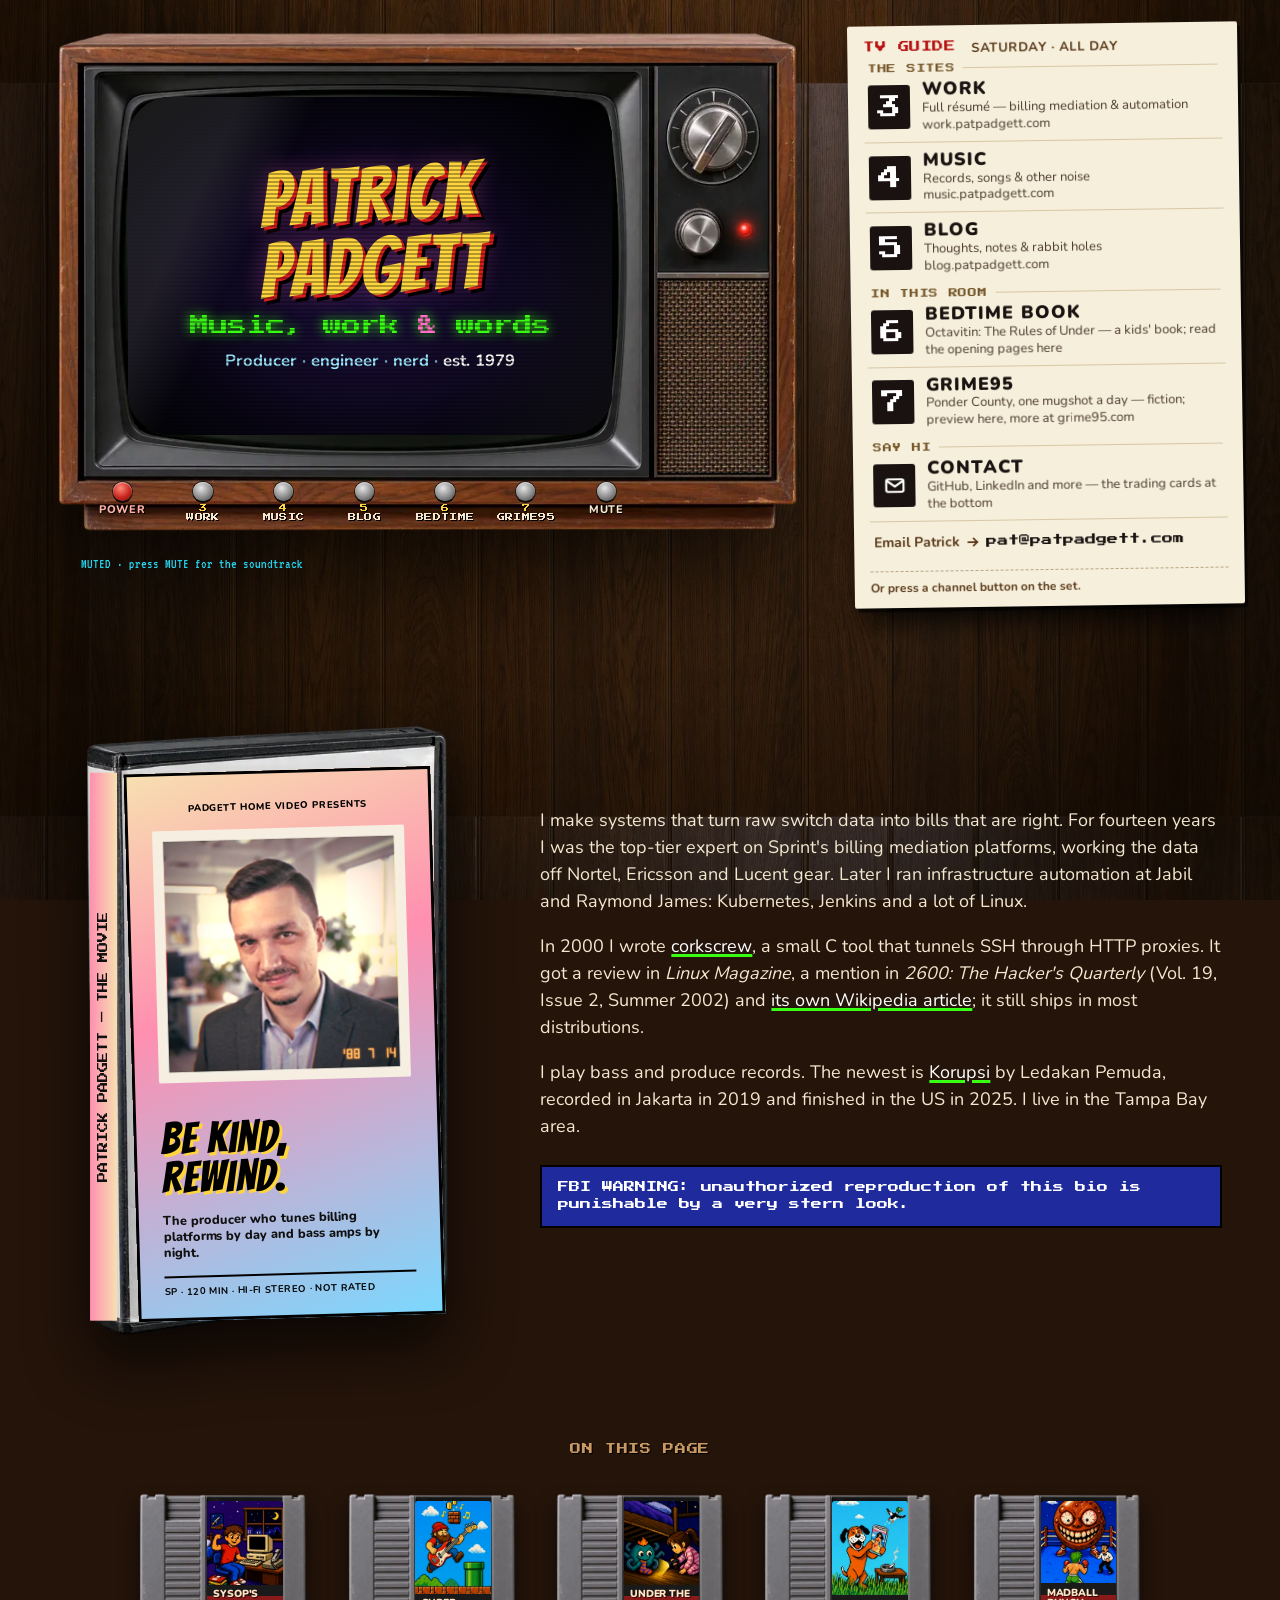
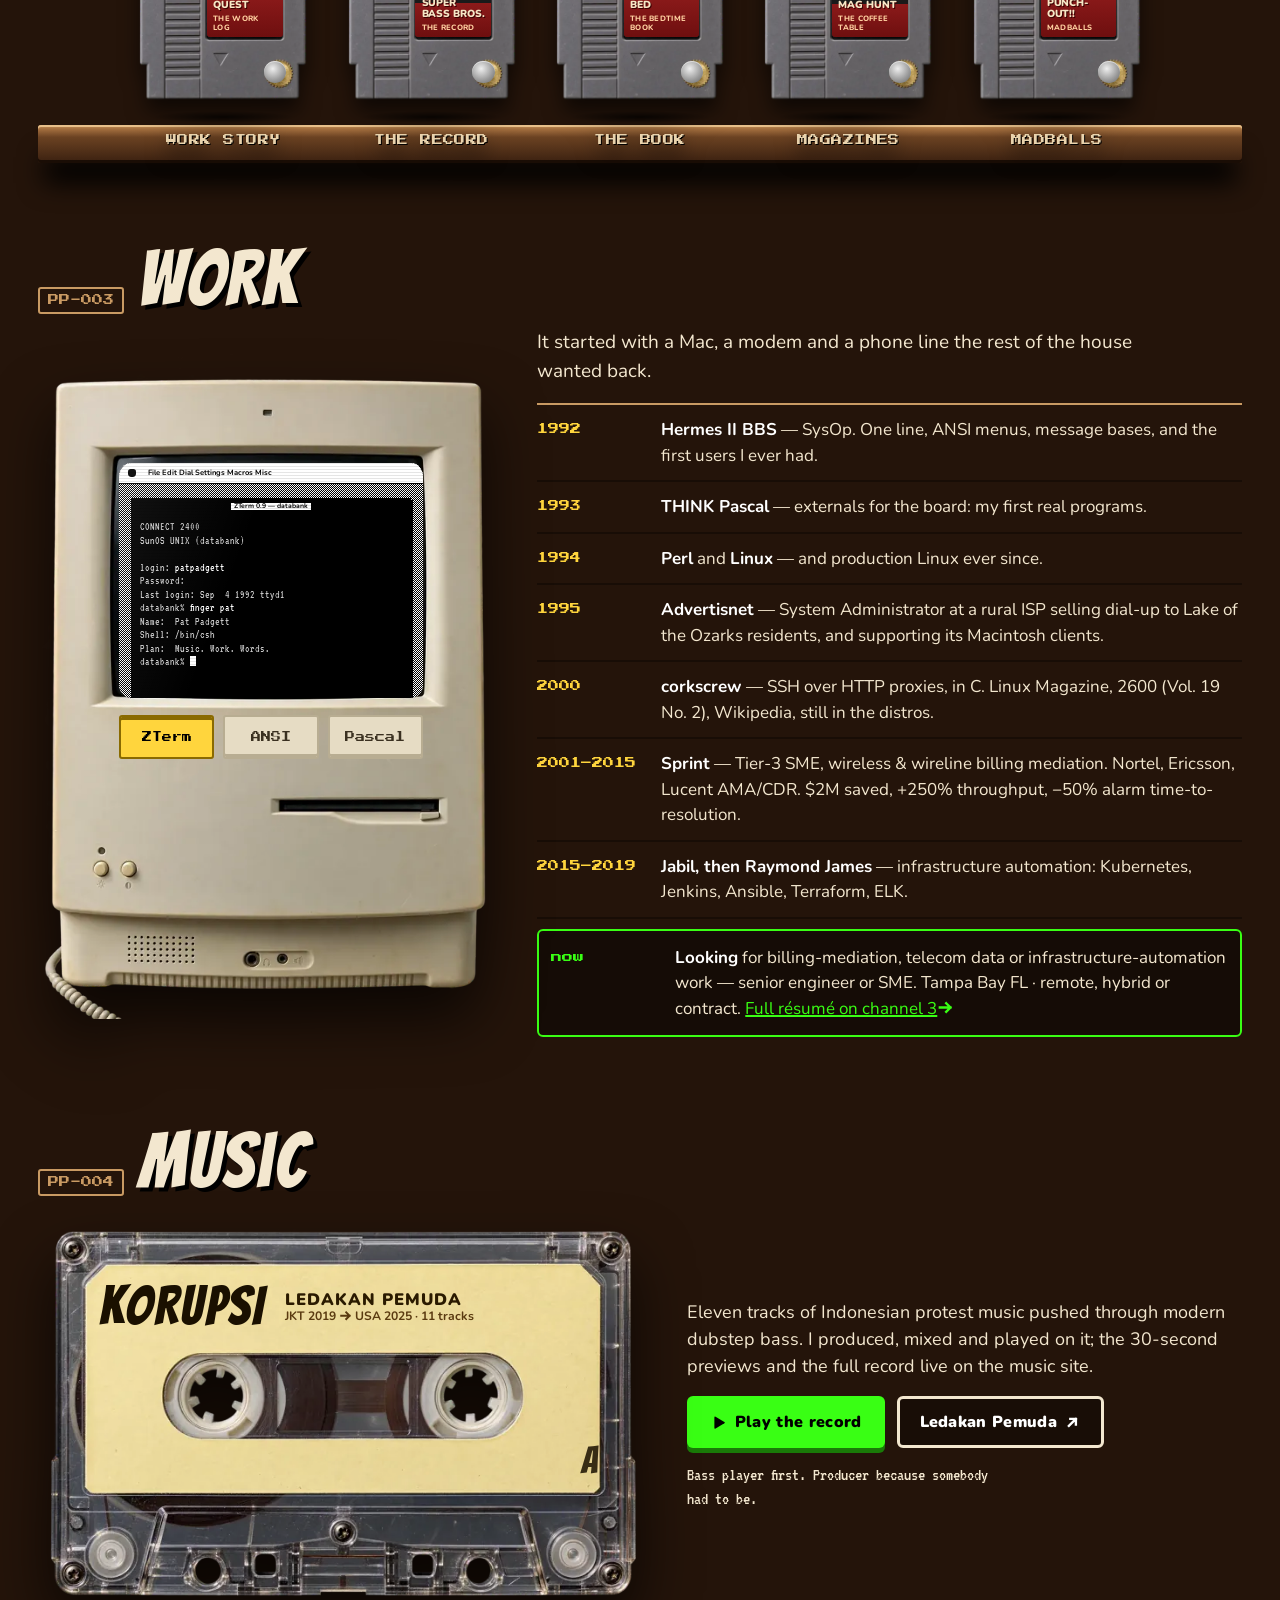
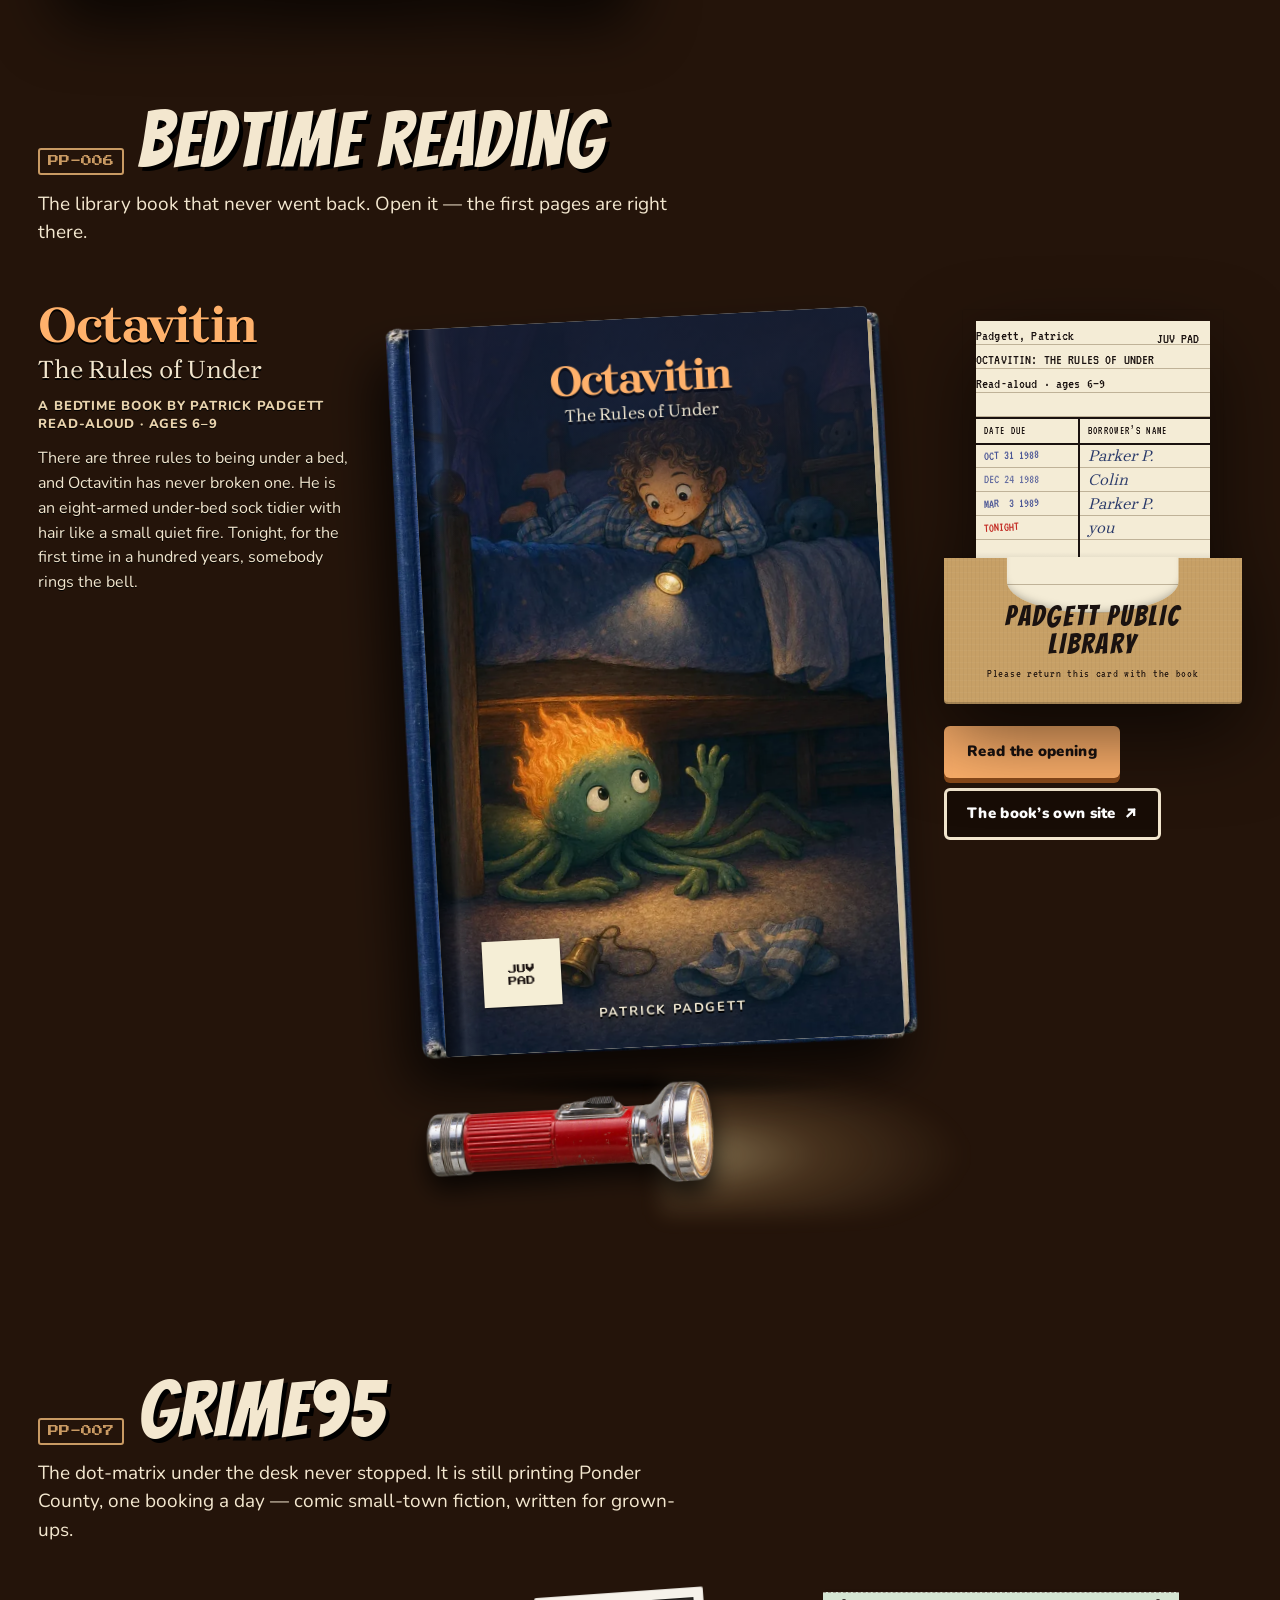
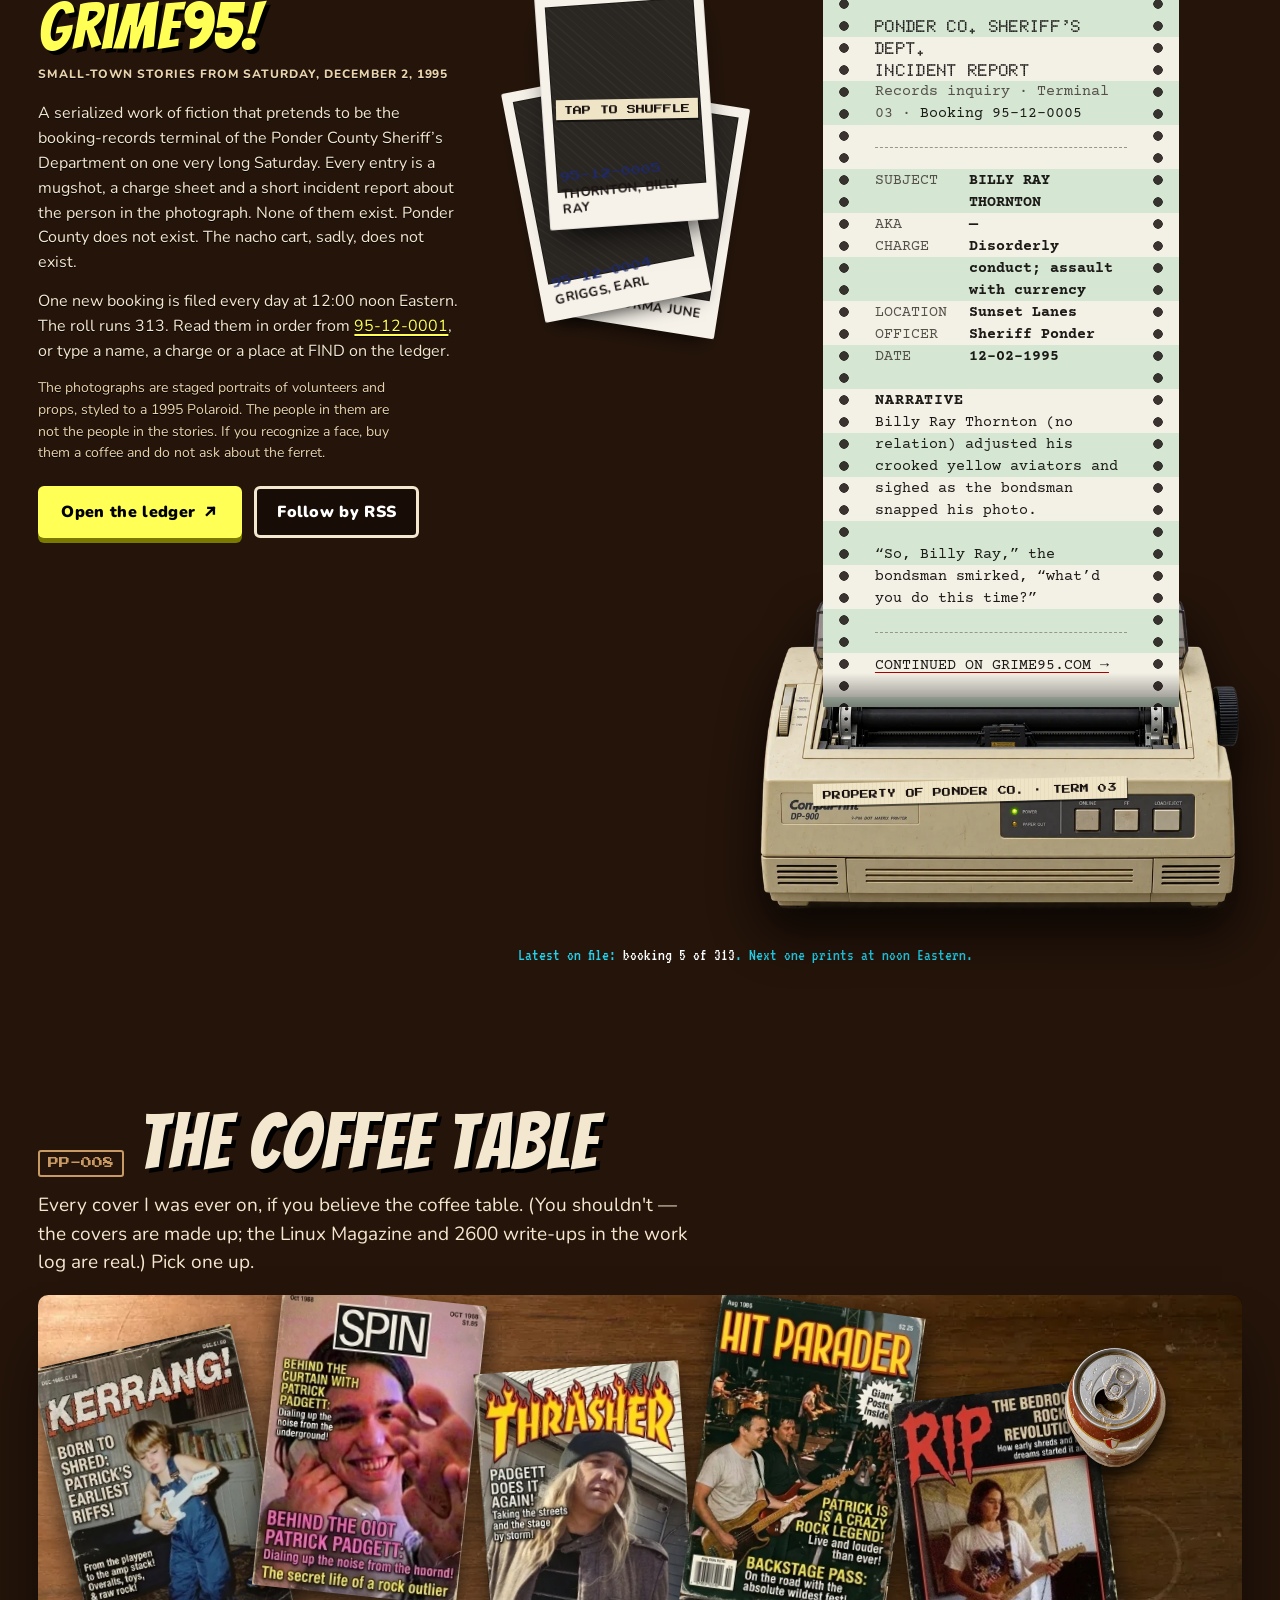
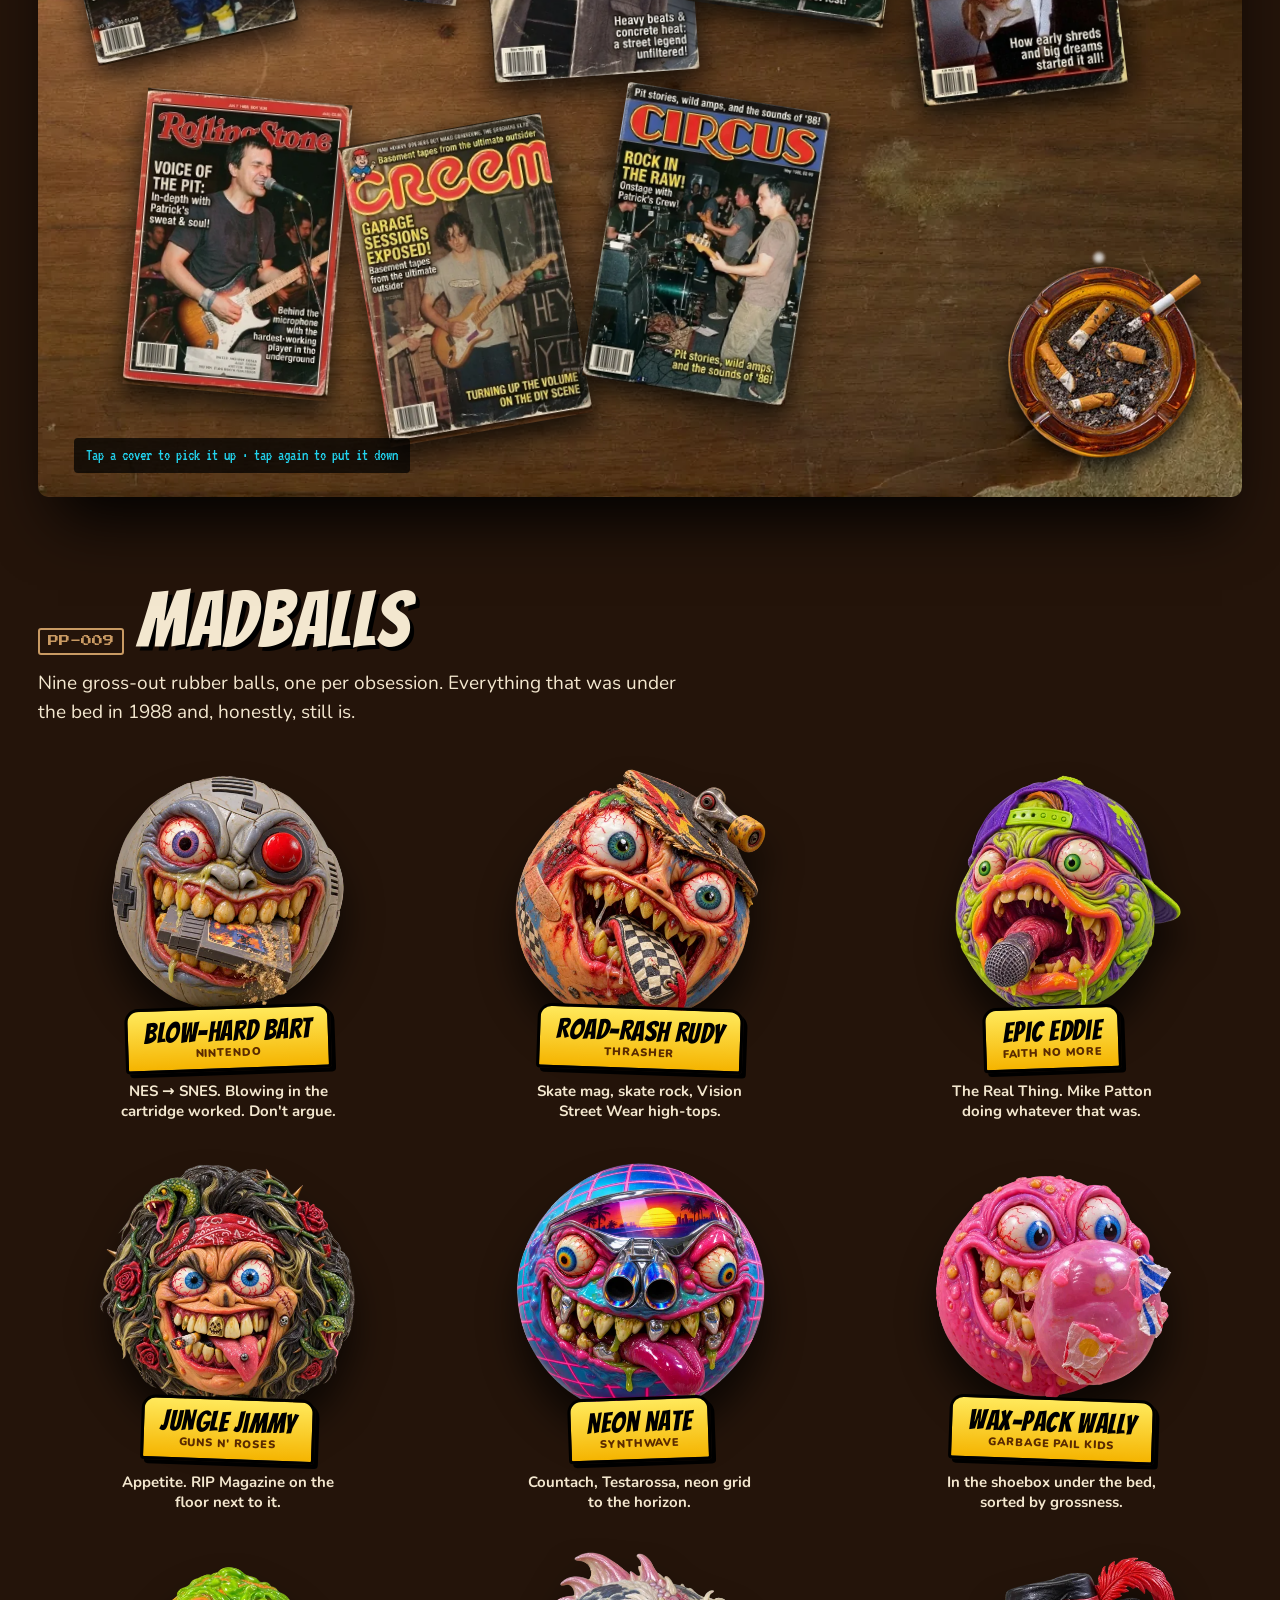
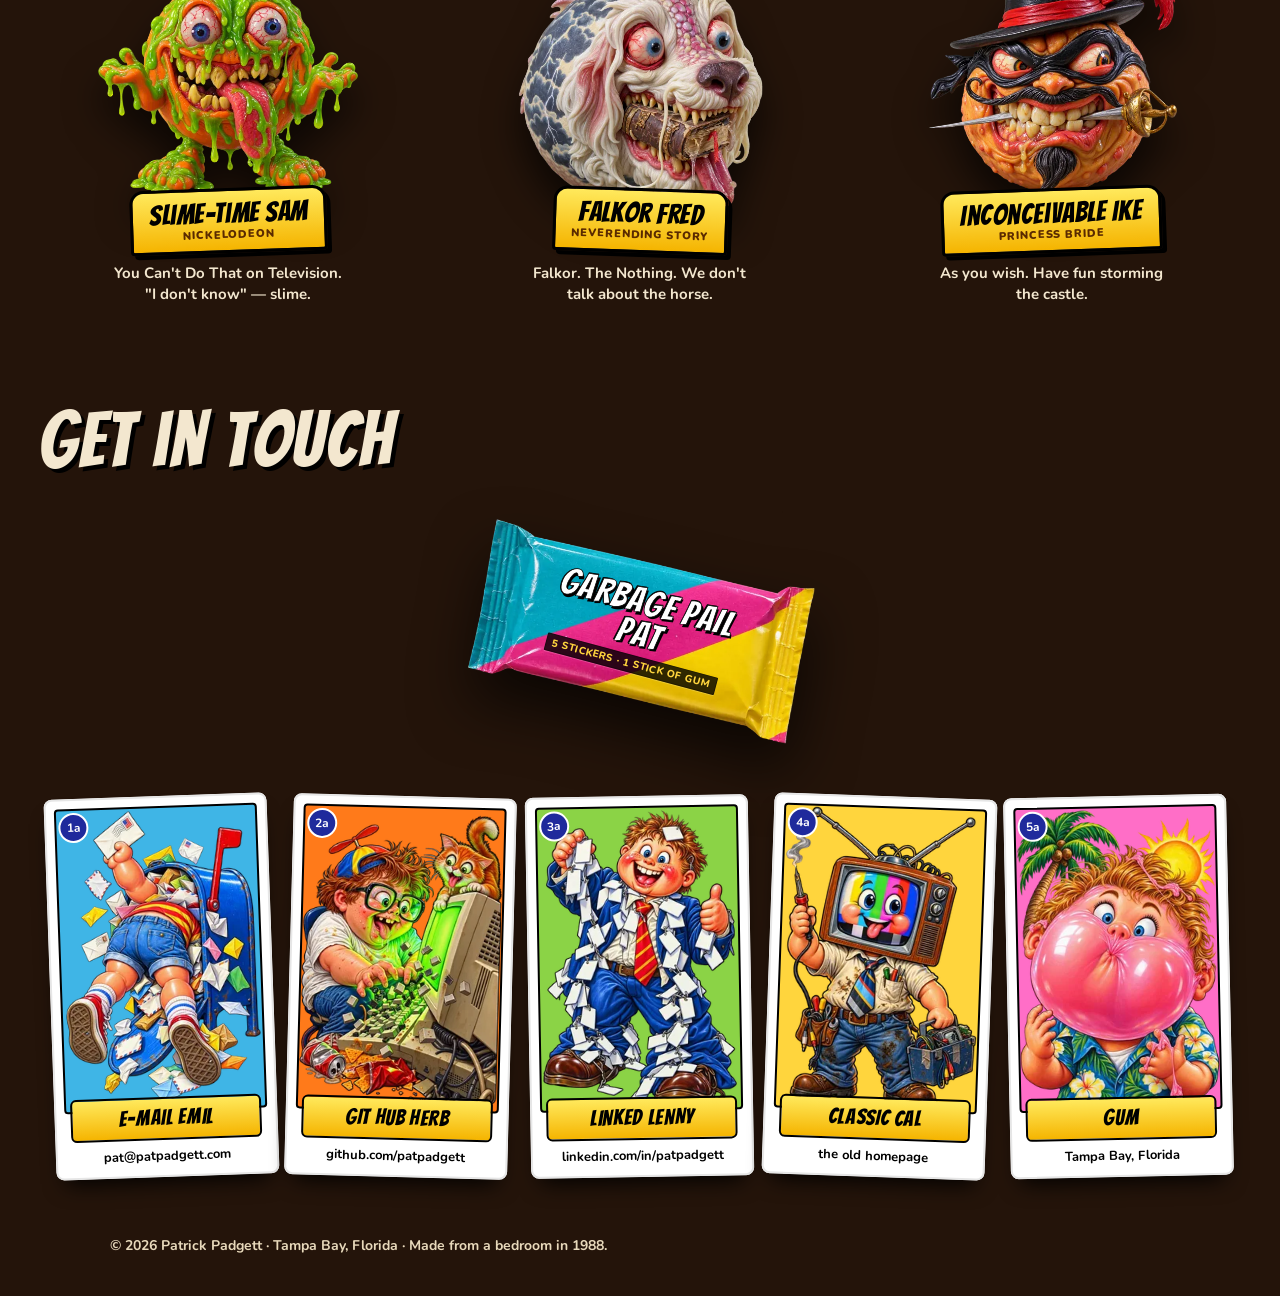
==== commit c17b28c3: "Hero two-column down to 1001px so the guide fits a 1024x768 fold; pushbutton rail seated on the cont" ====
--- a/index.html
+++ b/index.html
@@ -80,9 +80,9 @@
     <nav class="guide" aria-label="Channels">
       <p class="guide__head"><b>TV GUIDE</b> Saturday · all day</p>
       <p class="guide__sub">THE SITES</p>
-      <a class="guide__row" href="https://work.patpadgett.com" data-ch="3"><b>3</b><span class="guide__t">WORK</span><span class="guide__d">Full résumé — billing mediation &amp; automation<span class="guide__dom"> — work.patpadgett.com</span></span></a>
-      <a class="guide__row" href="https://music.patpadgett.com" data-ch="4"><b>4</b><span class="guide__t">MUSIC</span><span class="guide__d">Records, songs &amp; other noise<span class="guide__dom"> — music.patpadgett.com</span></span></a>
-      <a class="guide__row" href="https://blog.patpadgett.com" data-ch="5"><b>5</b><span class="guide__t">BLOG</span><span class="guide__d">Thoughts, notes &amp; rabbit holes<span class="guide__dom"> — blog.patpadgett.com</span></span></a>
+      <a class="guide__row" href="https://work.patpadgett.com" data-ch="3"><b>3</b><span class="guide__t">WORK</span><span class="guide__d">Full résumé — billing mediation &amp; automation<span class="guide__dom guide__dom--url">work.patpadgett.com</span></span></a>
+      <a class="guide__row" href="https://music.patpadgett.com" data-ch="4"><b>4</b><span class="guide__t">MUSIC</span><span class="guide__d">Records, songs &amp; other noise<span class="guide__dom guide__dom--url">music.patpadgett.com</span></span></a>
+      <a class="guide__row" href="https://blog.patpadgett.com" data-ch="5"><b>5</b><span class="guide__t">BLOG</span><span class="guide__d">Thoughts, notes &amp; rabbit holes<span class="guide__dom guide__dom--url">blog.patpadgett.com</span></span></a>
       <p class="guide__sub">IN THIS ROOM</p>
       <a class="guide__row" href="#octavitin" data-ch="6"><b>6</b><span class="guide__t">BEDTIME BOOK</span><span class="guide__d">Octavitin: The Rules of Under — a kids' book<span class="guide__dom">; read the opening pages here</span></span></a>
       <a class="guide__row" href="#grime95" data-ch="7"><b>7</b><span class="guide__t">GRIME95</span><span class="guide__d">Ponder County, one mugshot a day — fiction<span class="guide__dom">; preview here, more at grime95.com</span></span></a>
--- a/styles.css
+++ b/styles.css
@@ -109,17 +109,17 @@
 @keyframes poweron2{0%{opacity:0;transform:scaleY(.02)}40%{opacity:1;transform:scaleY(.06)}70%{transform:scaleY(1.02) scaleX(.9)}100%{opacity:1;transform:none}}
 
 
-@media(max-width:1100px){.set{grid-template-columns:1fr!important;grid-template-areas:"tv" "panel" "who" "shelf"}.set>.shelf{margin-bottom:24px}.who{padding-top:clamp(28px,5vw,48px)}.tv{max-width:560px;margin:0 auto;width:100%}.set{padding-top:4px;gap:8px}.guide{padding:10px 14px 6px}.guide__row{min-height:48px;padding:4px 4px}.guide__d{font-size:12px;line-height:1.25}.guide__sub{margin:2px 0 -3px;font-size:8px}.guide__head{font-size:12px}.guide__row{padding:2px 4px;min-height:44px;row-gap:0}.guide__t{font-size:16px;line-height:1}.guide__d{font-size:11.5px;line-height:1.2}.guide__row b{font-size:20px;padding:8px 0}.guide__dom{display:none}.guide__mail{min-height:44px;padding:4px}.panel{max-width:520px;margin:0 auto;width:100%}}
+@media(max-width:1000px){.set{grid-template-columns:1fr!important;grid-template-areas:"tv" "panel" "who" "shelf"}.set>.shelf{margin-bottom:24px}.who{padding-top:clamp(28px,5vw,48px)}.tv{max-width:560px;margin:0 auto;width:100%}.set{padding-top:4px;gap:8px}.guide{padding:10px 14px 6px}.guide__row{min-height:48px;padding:4px 4px}.guide__d{font-size:12px;line-height:1.25}.guide__sub{margin:2px 0 -3px;font-size:8px}.guide__head{font-size:12px}.guide__row{padding:2px 4px;min-height:44px;row-gap:0}.guide__t{font-size:16px;line-height:1}.guide__d{font-size:11.5px;line-height:1.2}.guide__row b{font-size:20px;padding:8px 0}.guide__d .guide__dom{display:none}.guide__mail{min-height:44px;padding:4px}.panel{max-width:520px;margin:0 auto;width:100%}}
 
 /* channel pushbuttons set into the wood rail under the glass (plate: left 5%, top 88%, width 73%, height 5.5%) */
-.tvkeys{position:absolute;left:6%;top:87.2%;width:71.5%;height:5.6%;display:grid;grid-template-columns:repeat(7,1fr);gap:1.2%;align-items:center}
-.tvkey{position:relative;display:grid;place-items:center;align-content:center;gap:1px;border:0;padding:0;margin:0;background:transparent;cursor:pointer;color:transparent;text-decoration:none;height:100%;min-height:44px;-webkit-tap-highlight-color:transparent}
-.tvkey i{display:block;width:min(50%,20px);aspect-ratio:1;border-radius:50%;background:radial-gradient(circle at 40% 32%,#e6e6e6,#8a8a8a 55%,#3a3a3a 100%);box-shadow:0 2px 0 #0a0a0a,0 0 0 1px #1a1a1a,inset 0 1px 1px rgba(255,255,255,.5);transition:transform .08s,box-shadow .08s}
+.tvkeys{position:absolute;left:6%;top:88%;width:71.5%;height:5.6%;display:grid;grid-template-columns:repeat(7,1fr);gap:1.2%;align-items:center}
+.tvkey{position:relative;display:grid;place-items:center;align-content:start;gap:3px;border:0;padding:0;margin:0;background:transparent;cursor:pointer;color:transparent;text-decoration:none;height:100%;min-height:44px;-webkit-tap-highlight-color:transparent}
+.tvkey i{display:block;width:min(26%,20px);aspect-ratio:1;border-radius:50%;background:radial-gradient(circle at 40% 32%,#e6e6e6,#8a8a8a 55%,#3a3a3a 100%);box-shadow:0 2px 0 #0a0a0a,0 0 0 1px #1a1a1a,inset 0 1px 1px rgba(255,255,255,.5);transition:transform .08s,box-shadow .08s}
 .tvkey:active i,.tvkey.is-pressed i{transform:translateY(2px);box-shadow:0 0 0 #0a0a0a,0 0 0 1px #1a1a1a,inset 0 2px 3px rgba(0,0,0,.6)}
 .tvkey--power i{background:radial-gradient(circle at 40% 32%,#ff8a7a,#c8261e 55%,#6a0c08 100%)}
 .tvkey--power[aria-pressed="false"] i{background:radial-gradient(circle at 40% 32%,#8a4a44,#4a1612 55%,#220806 100%)}
 .tvkey--mute[aria-pressed="false"] i{background:radial-gradient(circle at 40% 32%,#7ae06a,#2a9a1a 55%,#155a0a 100%)}
-.tvkey span{display:grid;justify-items:center;gap:2px;color:#f3e7cf;font:400 clamp(6px,.56vw,8px)/1 var(--pix);letter-spacing:.04em;white-space:nowrap;text-shadow:1px 1px 0 #000}
+.tvkey span{display:grid;justify-items:center;gap:1px;color:#f3e7cf;font:400 clamp(7px,.68vw,8px)/1 var(--pix);letter-spacing:.04em;white-space:nowrap;text-shadow:1px 1px 0 #000}
 .tvkey span b{font-weight:400;color:#ffd53d}
 .tvkey span em{font-style:normal}
 .tvkey--power span em,.tvkey--mute span em{font:800 11px/1 var(--body);letter-spacing:.06em}
@@ -128,9 +128,9 @@
 .tvkey:focus-visible{outline:3px solid var(--slime);outline-offset:-3px;border-radius:4px}
 .tv.is-off .tvkey:not(.tvkey--power) span{opacity:.5}
 .tv__state{position:absolute;left:5.5%;top:100%;margin:10px 0 0;font:400 14px/1.3 var(--term);color:var(--cyan)}
-@media(max-width:1100px){.tv{margin-bottom:96px!important}.tvkeys{position:absolute;left:1%;right:1%;top:100%;width:auto;height:auto;margin:8px 0 0;gap:4px;align-items:start}.tvkey{min-height:64px;gap:4px;align-content:start;padding-top:4px}.tvkey i{width:24px}.tvkey span{font-size:8px;gap:4px;letter-spacing:0}.tvkey span b{font-size:12px}.tvkey--power span,.tvkey--mute span{padding-top:15px}.tv__state{top:calc(100% + 74px);left:1%;margin:0;font-size:12px}}
+@media(max-width:1000px){.tv{margin-bottom:96px!important}.tvkeys{position:absolute;left:1%;right:1%;top:100%;width:auto;height:auto;margin:8px 0 0;gap:4px;align-items:start}.tvkey{min-height:64px;gap:4px;align-content:start;padding-top:4px}.tvkey i{width:24px}.tvkey span{font-size:8px;gap:4px;letter-spacing:0}.tvkey span b{font-size:12px}.tvkey--power span,.tvkey--mute span{padding-top:15px}.tv__state{top:calc(100% + 74px);left:1%;margin:0;font-size:12px}}
 @media(max-width:640px){.tvkeys{grid-template-columns:repeat(7,1fr);gap:3px}.tvkey span{font-size:6px}.tvkey span b{font-size:11px}}
-@media(max-width:380px){.tvkey span{font-size:6px}.tvkey span b{font-size:10px}}
+@media(max-width:380px){.tvkeys{left:-7px;right:-7px;gap:3px;grid-template-columns:repeat(7,minmax(0,1fr))}.tvkey span{font-size:6px}.tvkey span b{font-size:10px}.tvkey--power span em,.tvkey--mute span em{font-size:10px;letter-spacing:.03em}}
 /* right column: the guide */
 .panel{grid-area:panel;display:grid;gap:18px;align-content:start}
 .guide{background:var(--paper);color:var(--ink);padding:14px 16px 8px;border-radius:2px;
@@ -141,7 +141,8 @@
 .guide__row{display:grid;grid-template-columns:42px 1fr;grid-template-rows:auto auto;column-gap:12px;align-items:center;text-decoration:none;padding:8px 4px;min-height:56px;border-top:1px solid #d7c7a4}
 .guide__row b{grid-row:1/3;font:400 24px/1 var(--pix);color:#fff;background:var(--ink);text-align:center;padding:10px 0;border-radius:3px}
 .guide__t{font:900 18px/1.1 var(--body);letter-spacing:.06em}
-.guide__d{font-size:13px;color:#4a3a2a;line-height:1.3}
+.guide__d{font-size:13px;color:#4a3a2a;line-height:1.3;text-wrap:pretty}
+.guide__dom--url{display:block}
 @media(hover:hover){.guide__row:hover .guide__t{text-decoration:underline;text-decoration-thickness:3px;text-decoration-color:var(--pink)}}.guide__row:focus-visible .guide__t{text-decoration:underline;text-decoration-thickness:3px;text-decoration-color:var(--pink)}
 .guide__mail{display:flex;align-items:center;min-height:44px;margin:0;padding:6px 4px;border-top:1px solid #d7c7a4;font:700 14px/1.3 var(--body);color:#5a3a1a;text-decoration:none;gap:6px;flex-wrap:wrap}
 .guide__mail b{font:400 11px/1.4 var(--pix);color:var(--ink);word-break:break-all}
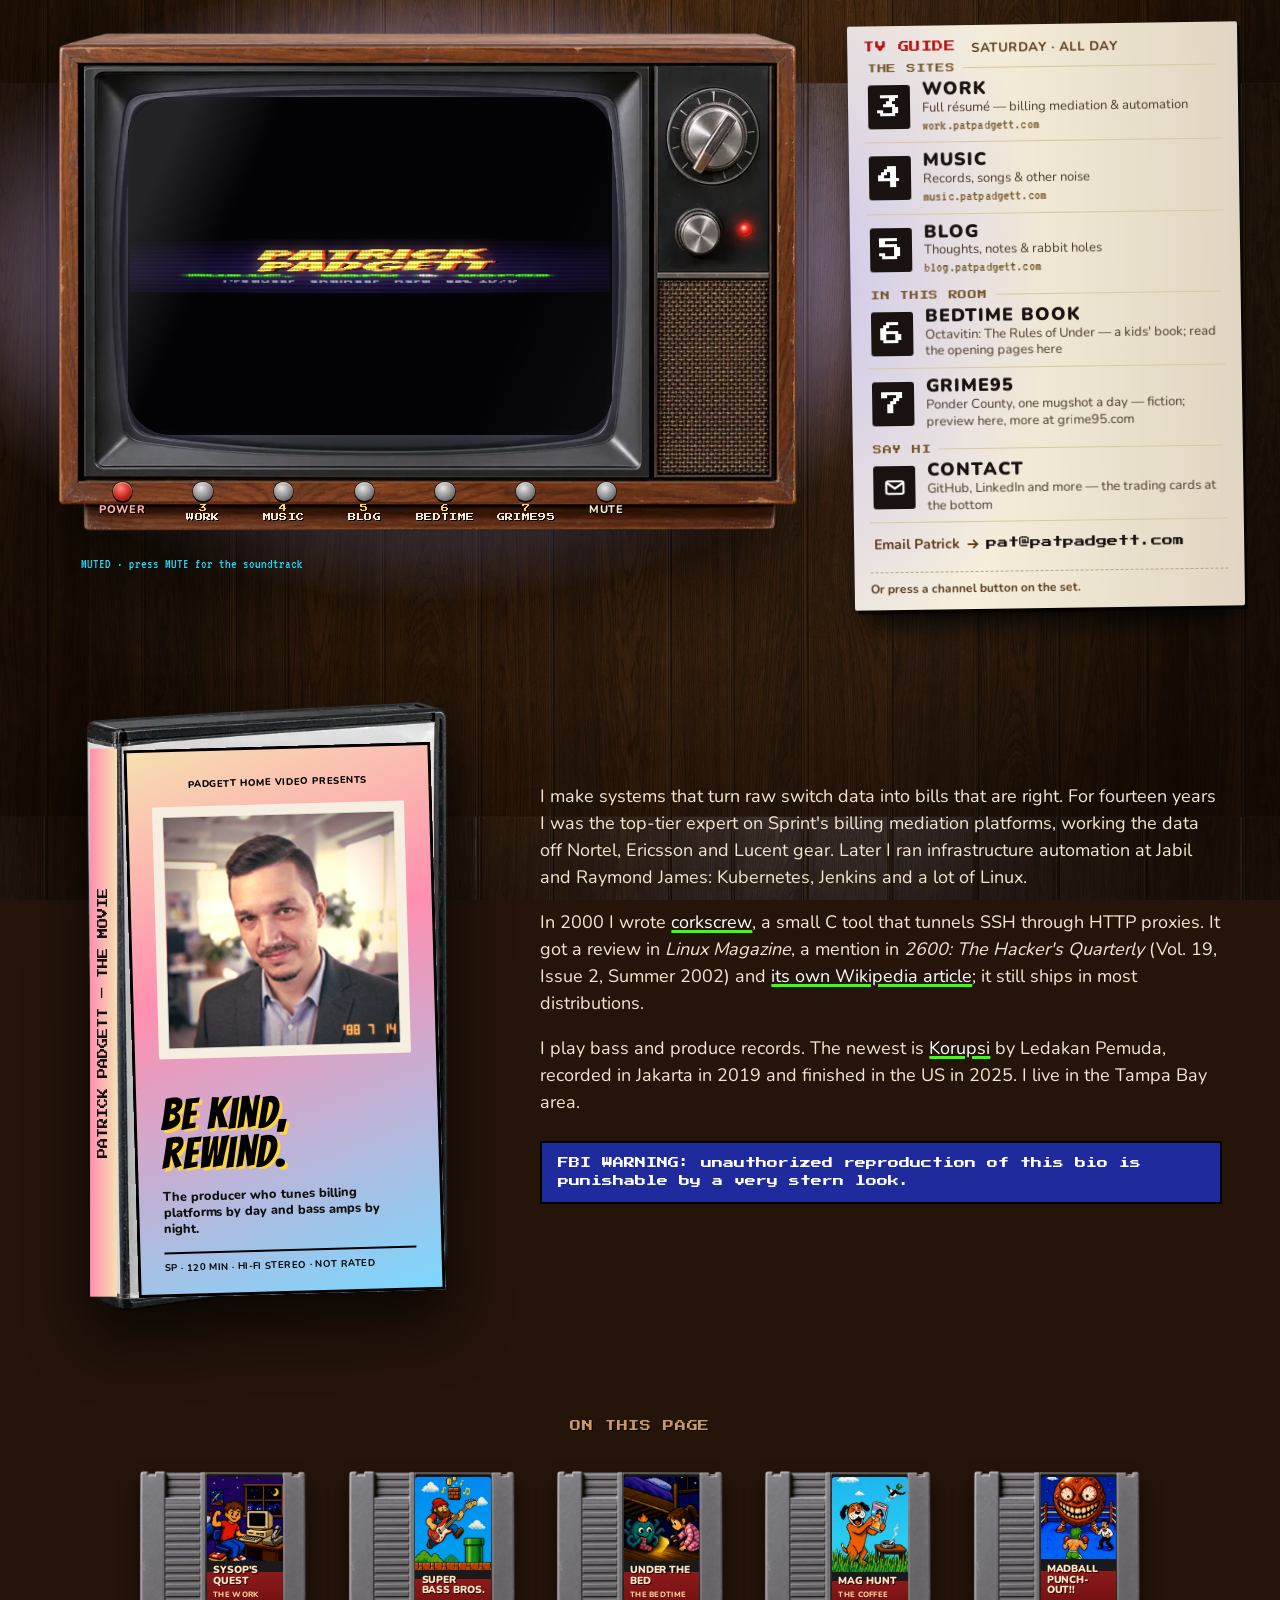
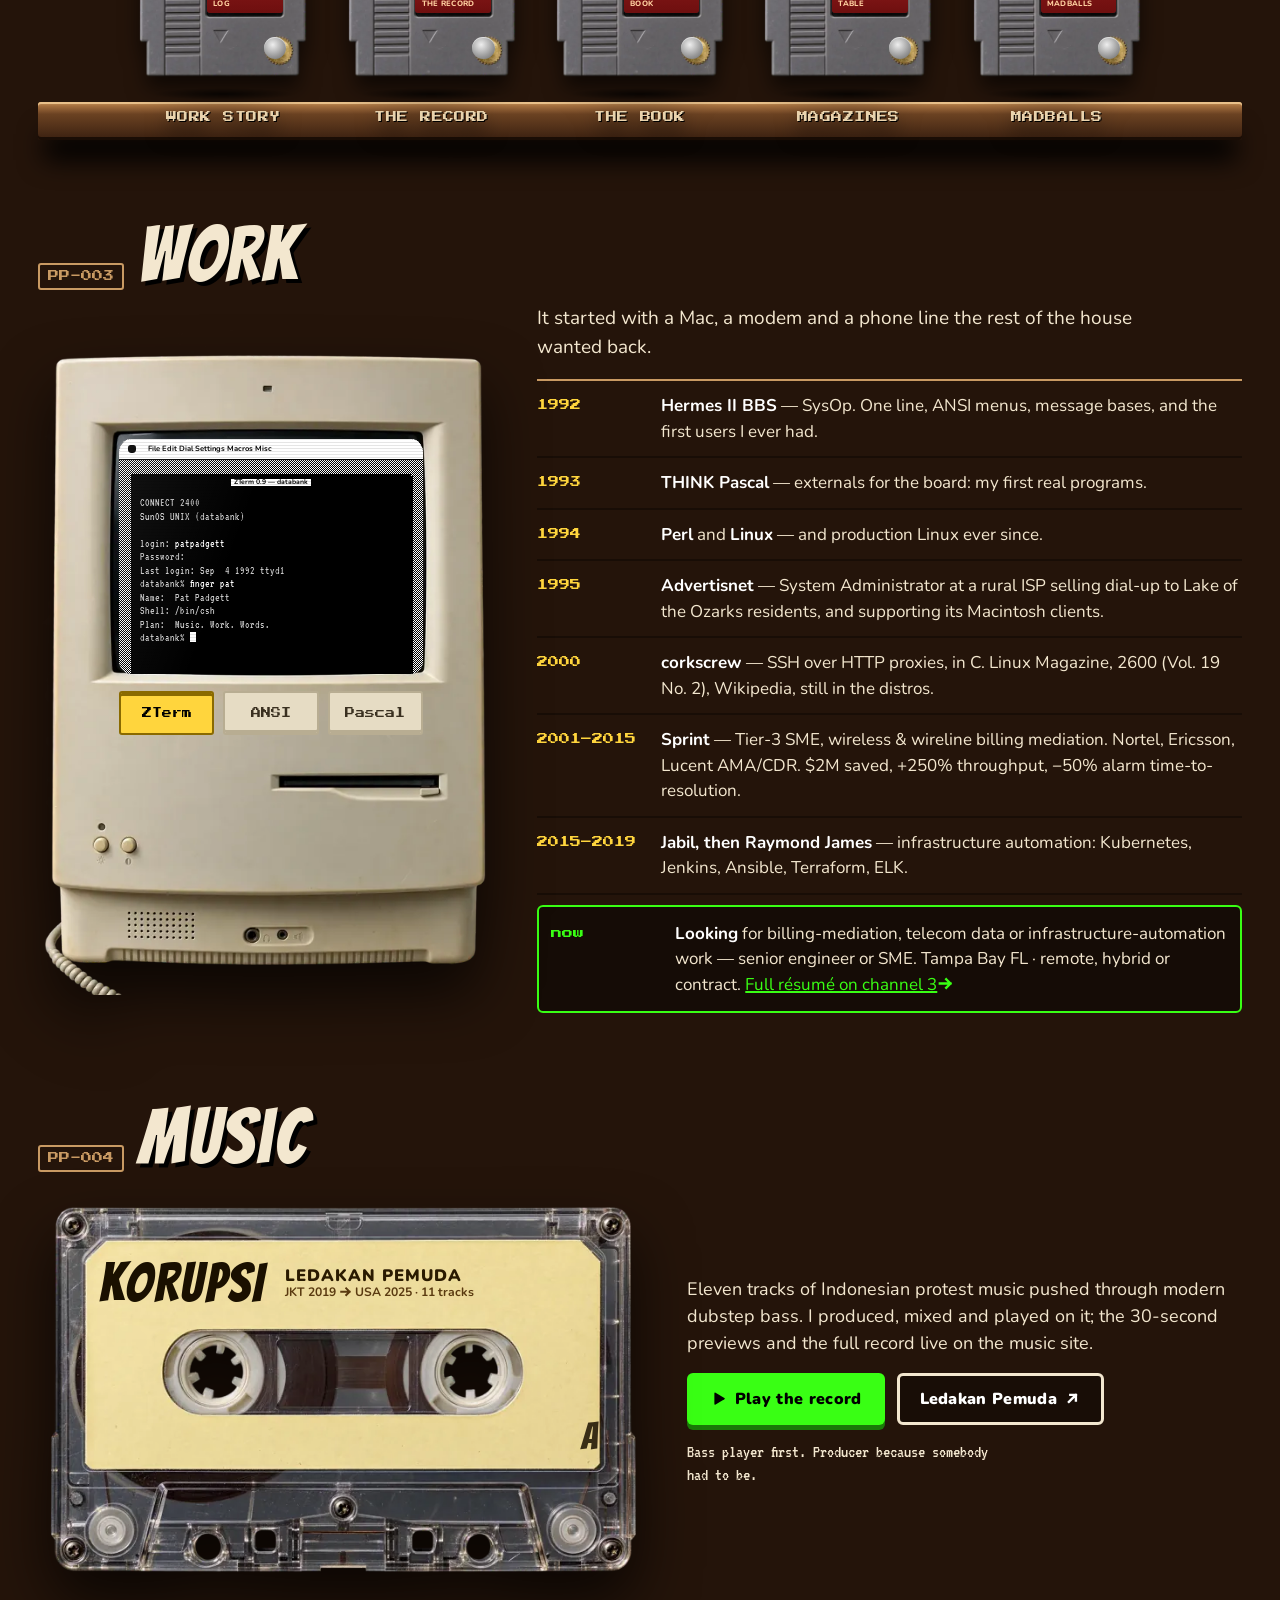
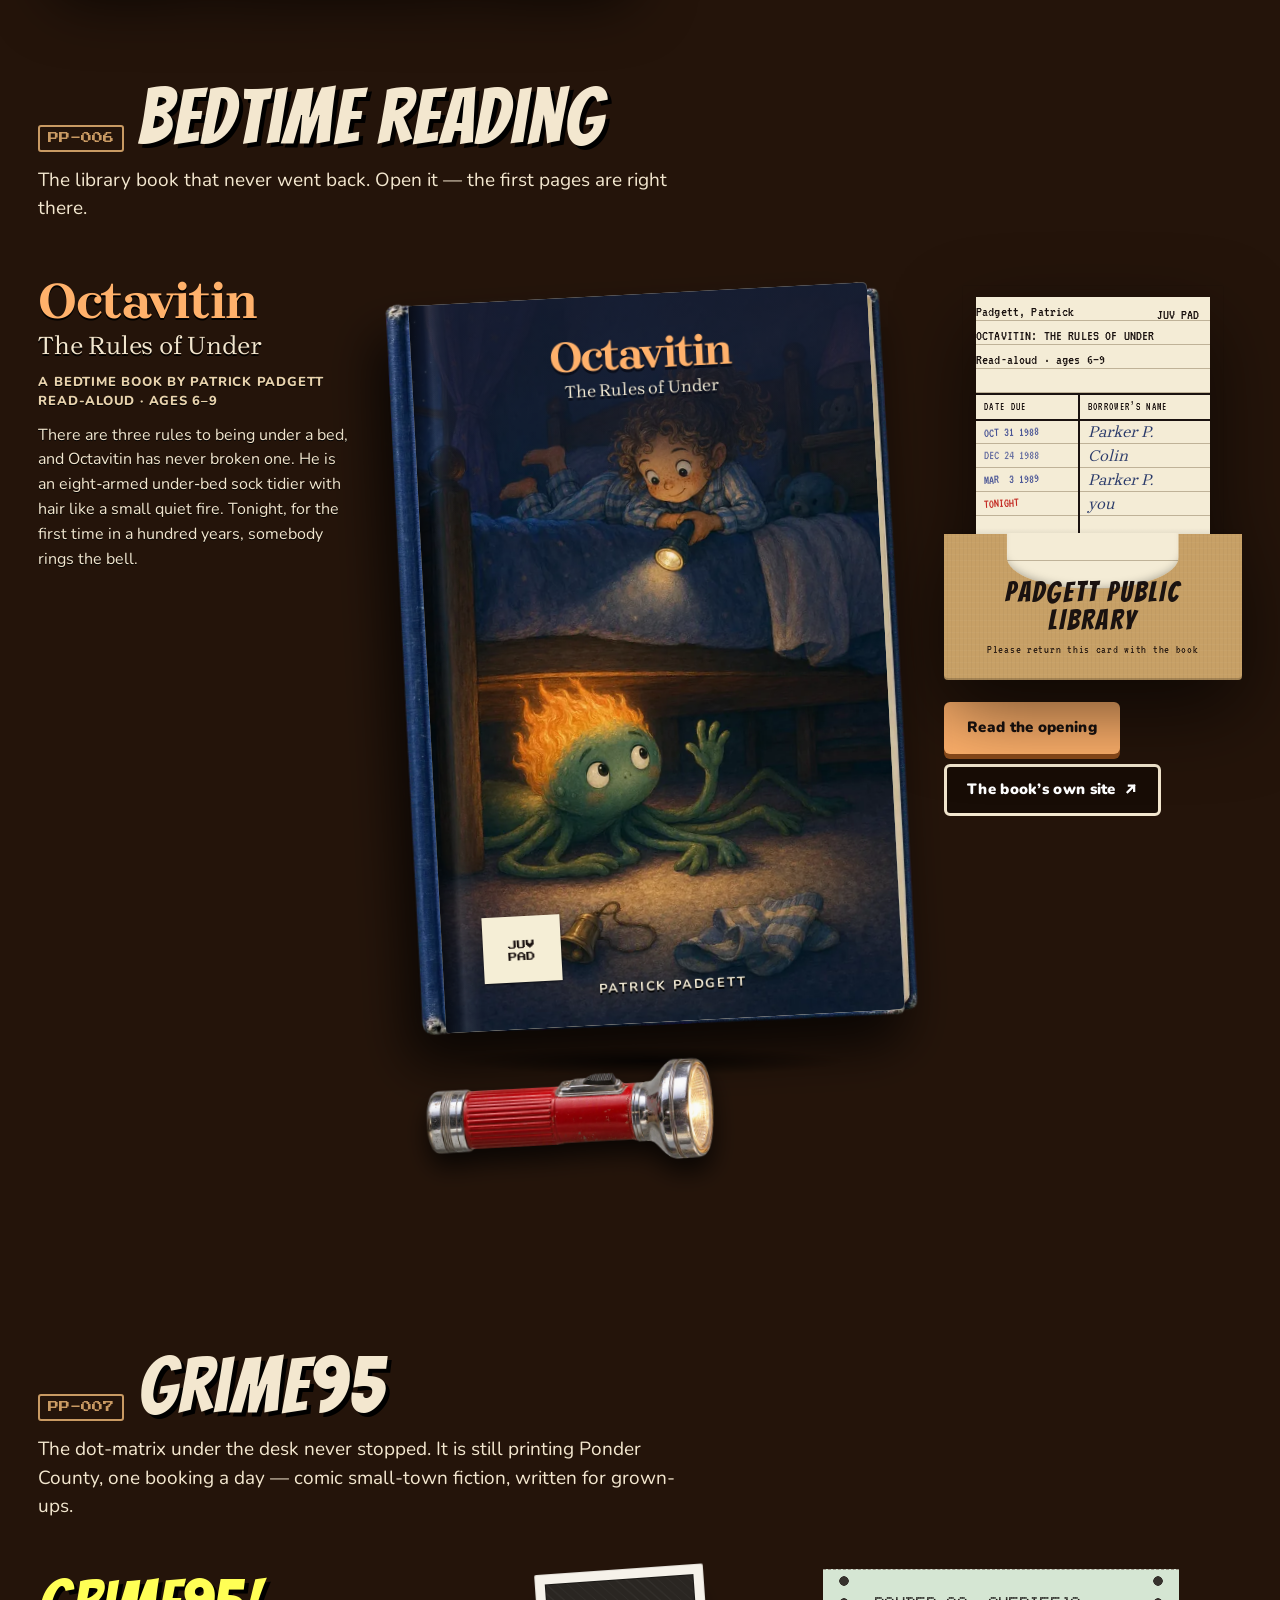
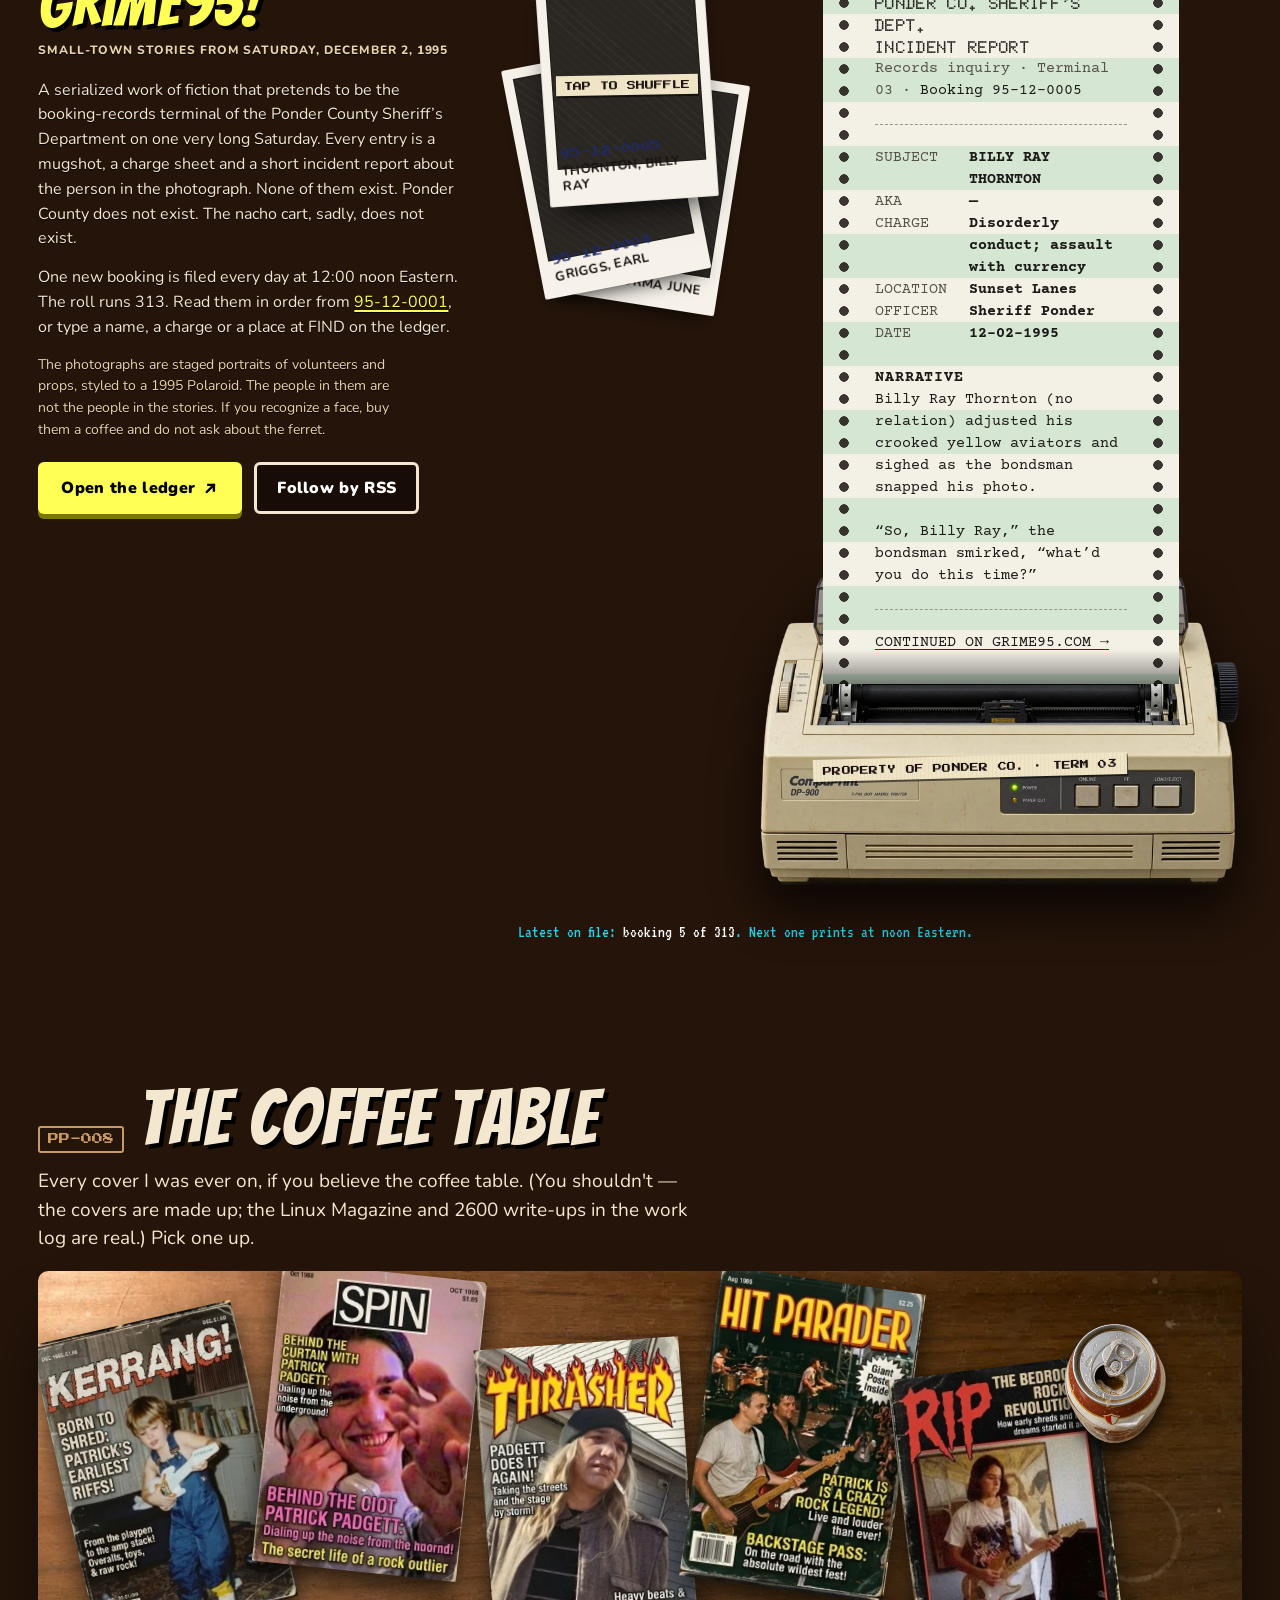
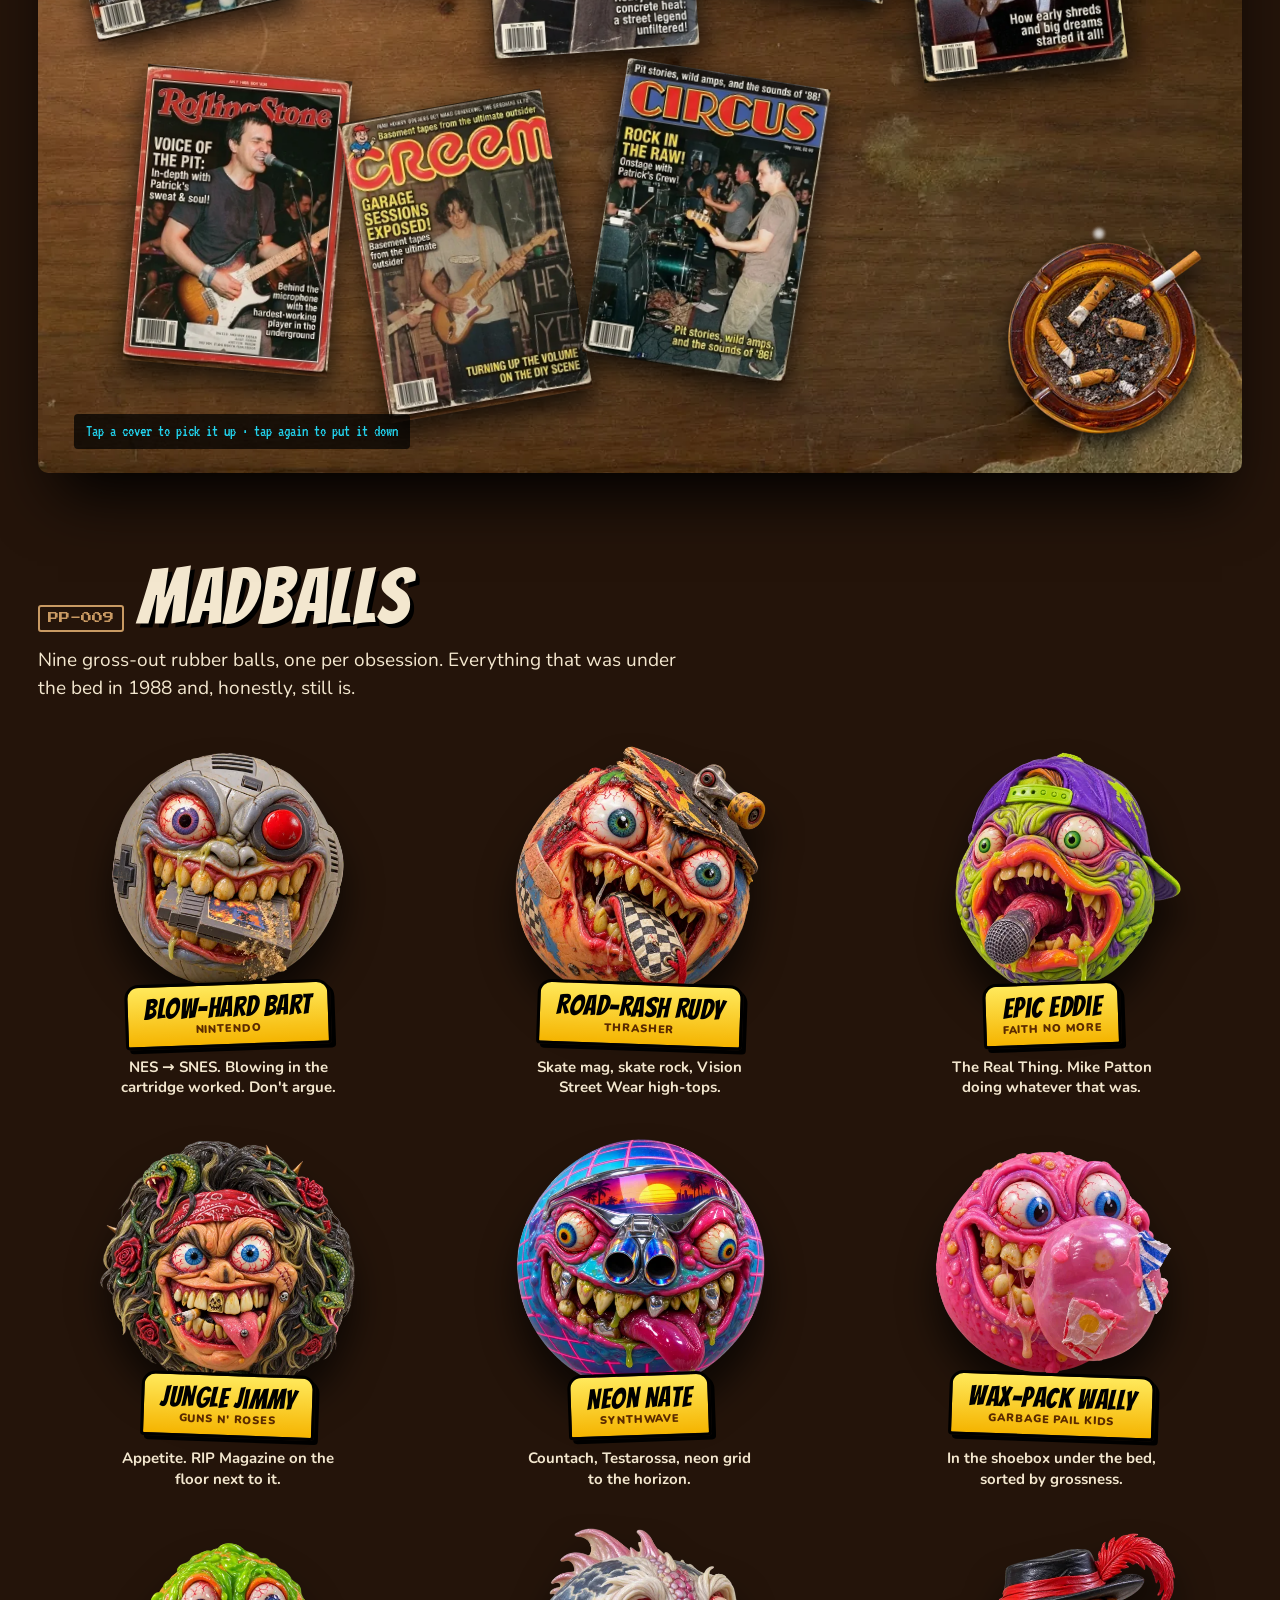
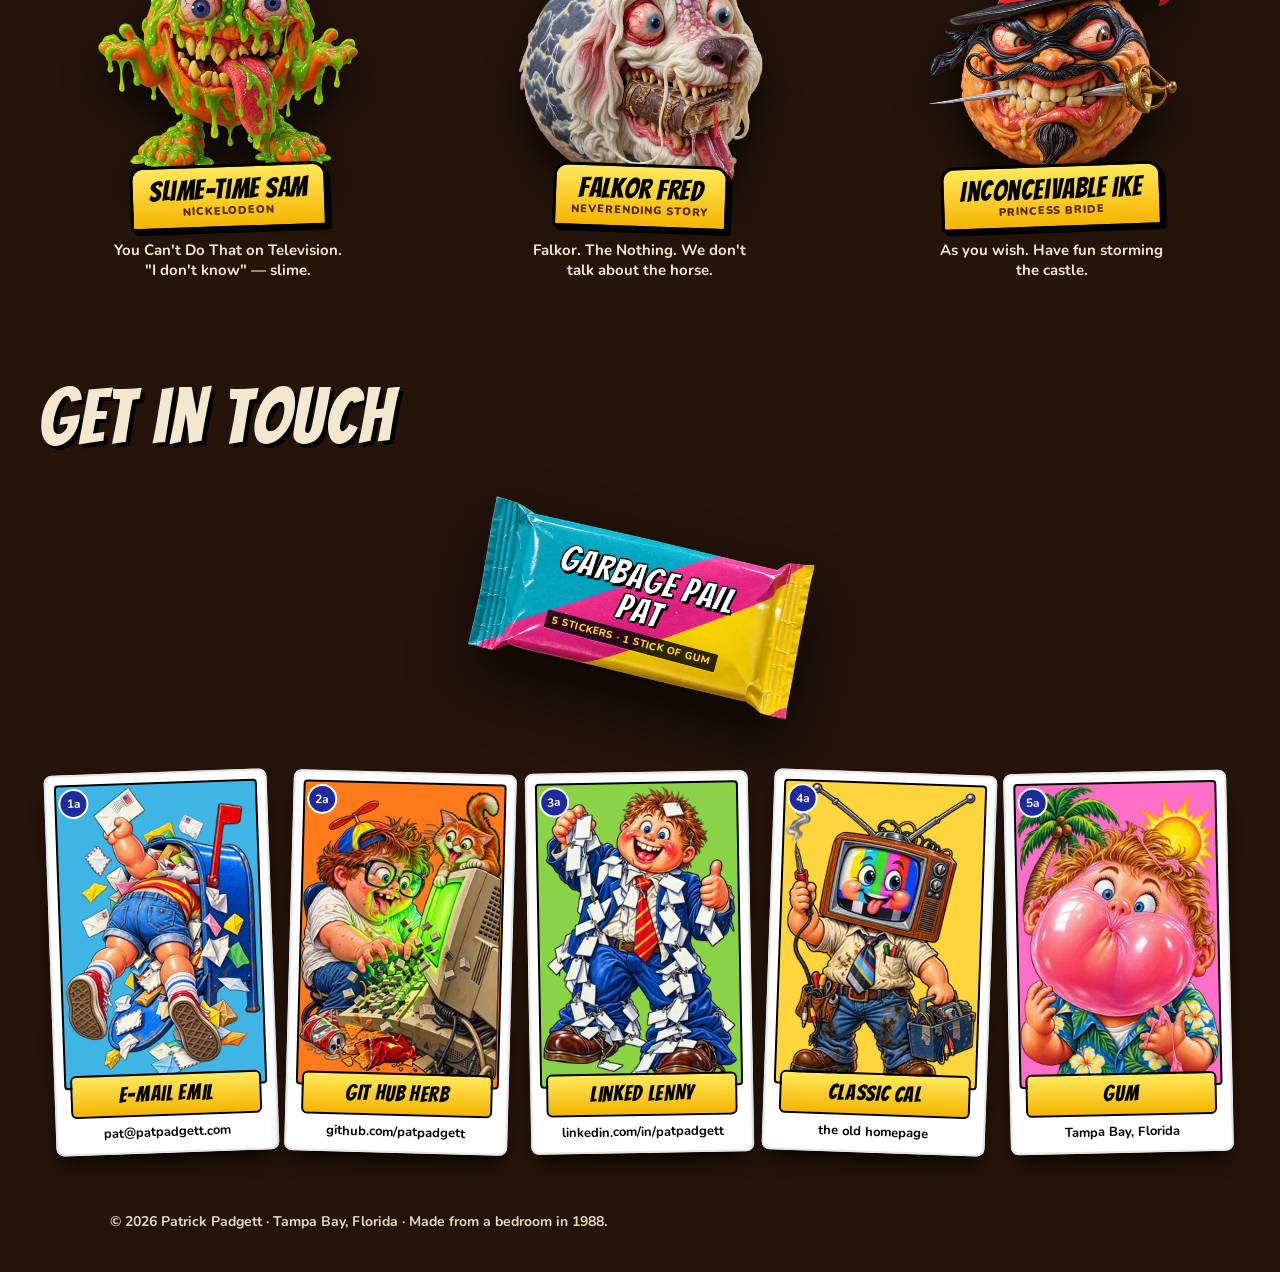
==== commit dd07f273: "Overdrive: WebGL tube, the set as the room's lamp, channel-change View Transitions crt.js (new): Web" ====
--- a/index.html
+++ b/index.html
@@ -440,6 +440,7 @@
 
 </div>
 <script src="set.js" defer></script>
+<script src="crt.js" defer></script>
 <script src="octavitin.js" defer></script>
 <script src="grime.js" defer></script>
 </body>
--- a/styles.css
+++ b/styles.css
@@ -99,6 +99,42 @@
 .tv.offscreen .fuzz{animation-play-state:paused}
 @keyframes fuzz{0%{background-position:0 0}25%{background-position:37px 61px}50%{background-position:-29px 13px}75%{background-position:71px -47px}100%{background-position:-53px 89px}}
 .static .tv.is-off .fuzz{animation:none}
+/* ===== the tube (crt.js): when WebGL owns the picture, the DOM copy goes clear but stays for readers and clicks ===== */
+.tv__crt{position:absolute;inset:0;width:100%;height:100%;display:block;pointer-events:none}
+.tv:not(.crt) .tv__crt{display:none}
+.tv.crt .tv__glass{box-shadow:inset 0 0 40px #000,inset 0 0 4px #ffffff22,0 0 30px 8px rgba(var(--phos,182,174,242),.3);transition:box-shadow .3s steps(3)}
+.tv.crt.is-off .tv__glass,.tv.crt.is-dying .tv__glass{box-shadow:inset 0 0 40px #000,inset 0 0 4px #ffffff22}
+.tv.crt .title{opacity:1!important;transform:none!important;animation:none!important}
+.tv.crt .bumper,.tv.crt .bumper b i{animation:none!important}
+.tv.crt .bars,.tv.crt .fuzz,.tv.crt .tv__roll,.tv.crt .tv__dot,.tv.crt .scan{display:none!important}
+.tv.crt.is-dying .tv__glass::after{inset:-12%;background:linear-gradient(115deg,rgba(255,255,255,.10) 0 18%,transparent 30%,transparent 70%,rgba(255,255,255,.05) 100%);z-index:auto}
+/* ===== the room: the set is the only lamp. Phosphor in the tuned channel's colour falls on the wood and the paper, breathes with the picture, dies with the power ===== */
+.set__light,.set__glow{position:absolute;left:0;top:0;width:100%;height:0;z-index:-1;pointer-events:none;opacity:var(--lk,1);transition:opacity .3s steps(3);animation:flicker 4s steps(1) infinite}
+.set__light{mix-blend-mode:soft-light;
+  background:radial-gradient(var(--lw,450px) var(--lh,300px) at var(--lcx,30%) var(--lcy,35%),rgba(var(--phos,182,174,242),1) 0 64%,rgba(var(--phos,182,174,242),.66) 78%,rgba(var(--phos,182,174,242),.24) 90%,transparent 100%)}
+.set__glow{mix-blend-mode:screen;
+  background:radial-gradient(var(--lw,450px) var(--lh,300px) at var(--lcx,30%) var(--lcy,35%),rgba(var(--phos,182,174,242),.5) 0 64%,rgba(var(--phos,182,174,242),.3) 78%,rgba(var(--phos,182,174,242),.1) 90%,transparent 100%)}
+.set__light.dark,.set__glow.dark{opacity:0;animation:none;transition:opacity .6s steps(6) 1.5s}
+.guide{position:relative}
+.guide::before{content:"";position:absolute;inset:0;z-index:-1;border-radius:inherit;pointer-events:none;transition:opacity .3s steps(3);
+  background:radial-gradient(ellipse 75% 85% at -10% 45%,rgba(var(--phos,182,174,242),.62),rgba(var(--phos,182,174,242),.22) 55%,transparent 80%)}
+.guide::after{content:"";position:absolute;inset:0;z-index:-1;border-radius:inherit;pointer-events:none;mix-blend-mode:multiply;background:linear-gradient(90deg,transparent 30%,rgba(120,90,70,.16) 100%);transition:opacity .3s steps(3)}
+.set.dark .guide::after{opacity:0;transition:opacity .6s steps(6) 1.5s}
+.set.dark .guide::before{opacity:0;transition:opacity .6s steps(6) 1.5s}
+@media(max-width:1000px){.guide::before{background:radial-gradient(ellipse 85% 55% at 50% -12%,rgba(var(--phos,176,150,255),.22),rgba(var(--phos,176,150,255),.07) 55%,transparent 80%)}}
+/* you are the other lamp: the reflection on the glass and the guide's shadow follow the pointer (--lx/--ly, −1…1, set by crt.js) */
+.tv__glass::after{inset:-12%;transform:translate(calc(var(--lx,0)*5%),calc(var(--ly,0)*4%));transition:transform .25s linear}
+.tv.crt .tv__glass::after{background:linear-gradient(115deg,rgba(255,255,255,.13) 0 18%,transparent 30%,transparent 70%,rgba(255,255,255,.06) 100%)}
+/* ===== channel change (set.js): the numeral leaves the tube and settles as the section's cartridge tag; the page itself cuts, a channel change is not a dissolve ===== */
+.sec__cart{display:inline-block}
+::view-transition-old(root){animation:none;opacity:0}
+::view-transition-new(root){animation:none;mix-blend-mode:normal}
+::view-transition-group(chan){animation-duration:.6s;animation-timing-function:cubic-bezier(.16,1,.3,1)}
+::view-transition-image-pair(chan){isolation:auto}
+::view-transition-old(chan){animation:vt-out .6s steps(1,end) both;mix-blend-mode:normal;object-fit:contain;object-position:center}
+::view-transition-new(chan){animation:vt-in .6s steps(1,end) both;mix-blend-mode:normal;object-fit:contain;object-position:center}
+@keyframes vt-out{0%,50%{opacity:1}100%{opacity:0}}
+@keyframes vt-in{0%,50%{opacity:0}100%{opacity:1}}
 /* power-on replay */
 .js .tv.is-warming .bars{display:grid;opacity:1;animation:barsout2 .01s 1.1s forwards}
 .js .tv.is-warming .title,.js:not(.static) .tv.is-warming:not(.offscreen) .title{opacity:0;transform:scaleY(.02);animation:poweron2 .5s steps(6) .8s forwards}
@@ -134,7 +170,7 @@
 /* right column: the guide */
 .panel{grid-area:panel;display:grid;gap:18px;align-content:start}
 .guide{background:var(--paper);color:var(--ink);padding:14px 16px 8px;border-radius:2px;
-  transform:rotate(-.8deg);box-shadow:3px 4px 0 #0009,0 20px 30px -10px #000}
+  transform:rotate(-.8deg);box-shadow:calc(3px - var(--lx,0)*3px) calc(4px - var(--ly,0)*2px) 0 #0009,calc(var(--lx,0)*-16px) calc(20px - var(--ly,0)*6px) 30px -10px #000}
 .guide__head{margin:0 0 2px;font:700 13px/1.4 var(--body);color:#5a3a1a;text-transform:uppercase;letter-spacing:.04em;display:flex;flex-wrap:wrap;align-items:baseline;gap:0 8px}
 .guide__head .nb{margin-left:.3em}
 .guide__head b{font:400 11px/1 var(--pix);color:#b71212;margin-right:8px}
@@ -142,7 +178,7 @@
 .guide__row b{grid-row:1/3;font:400 24px/1 var(--pix);color:#fff;background:var(--ink);text-align:center;padding:10px 0;border-radius:3px}
 .guide__t{font:900 18px/1.1 var(--body);letter-spacing:.06em}
 .guide__d{font-size:13px;color:#4a3a2a;line-height:1.3;text-wrap:pretty}
-.guide__dom--url{display:block}
+.guide__dom--url{display:block;margin-top:1px;font:400 15px/1.1 var(--term);letter-spacing:.01em;color:#745628}
 @media(hover:hover){.guide__row:hover .guide__t{text-decoration:underline;text-decoration-thickness:3px;text-decoration-color:var(--pink)}}.guide__row:focus-visible .guide__t{text-decoration:underline;text-decoration-thickness:3px;text-decoration-color:var(--pink)}
 .guide__mail{display:flex;align-items:center;min-height:44px;margin:0;padding:6px 4px;border-top:1px solid #d7c7a4;font:700 14px/1.3 var(--body);color:#5a3a1a;text-decoration:none;gap:6px;flex-wrap:wrap}
 .guide__mail b{font:400 11px/1.4 var(--pix);color:var(--ink);word-break:break-all}
@@ -180,7 +216,7 @@
 .shelf{padding-bottom:34px;margin-top:26px}
 
 /* ===================== WHO — VHS ===================== */
-.who{grid-area:who;padding:clamp(28px,4vw,56px) 0 clamp(28px,4vw,56px);display:grid;grid-template-columns:minmax(260px,.9fr) minmax(0,1.4fr);gap:clamp(20px,4vw,56px);align-items:center}
+.who{grid-area:who;padding:clamp(16px,2vw,28px) 0 clamp(28px,4vw,56px);display:grid;grid-template-columns:minmax(260px,.9fr) minmax(0,1.4fr);gap:clamp(20px,4vw,56px);align-items:center}
 .vhs{position:relative;filter:drop-shadow(0 30px 30px rgba(0,0,0,.7))}
 .vhs__plate{width:100%}
 /* measured: front sleeve 20%→88.5% x, 12%→94% y, ~1.7° */
@@ -399,6 +435,7 @@
 @media(max-width:340px){.title__name{font-size:clamp(24px,7.4vw,96px)}.title{padding-top:7%}}
 
 @media print{
+  .set__light,.set__glow,.tv__crt{display:none!important}
   body,body::before{background:#fff!important;color:#000!important}
   .set,.shelf,.shelf__hint,.tv,.table,.smoke,.mac,.pack__art,.flashlight,.bedtime__floor::before,.bedtime__floor::after,.fuzz,.tv__roll,.tv__dot,.bumper,.leaves,.polaroid,.printer{display:none!important}
   .sec{padding:12pt 0!important;break-inside:avoid}
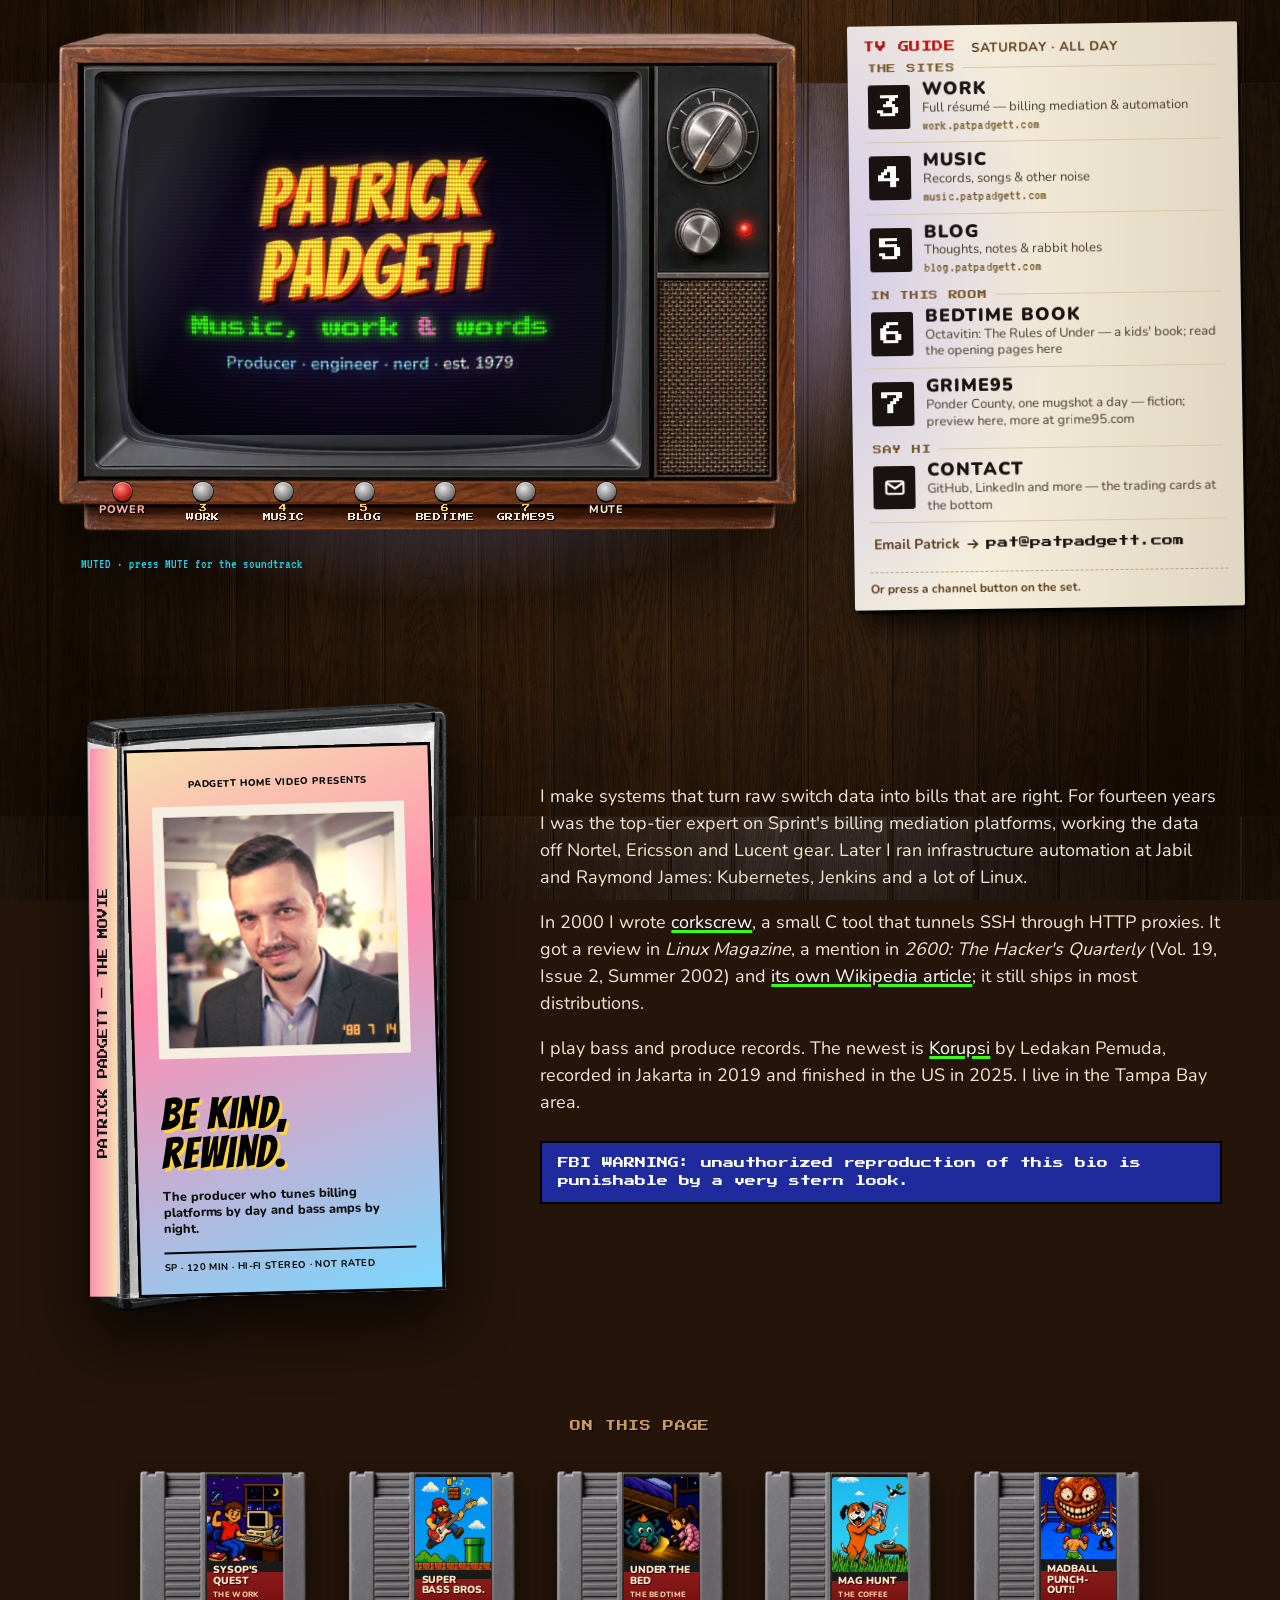
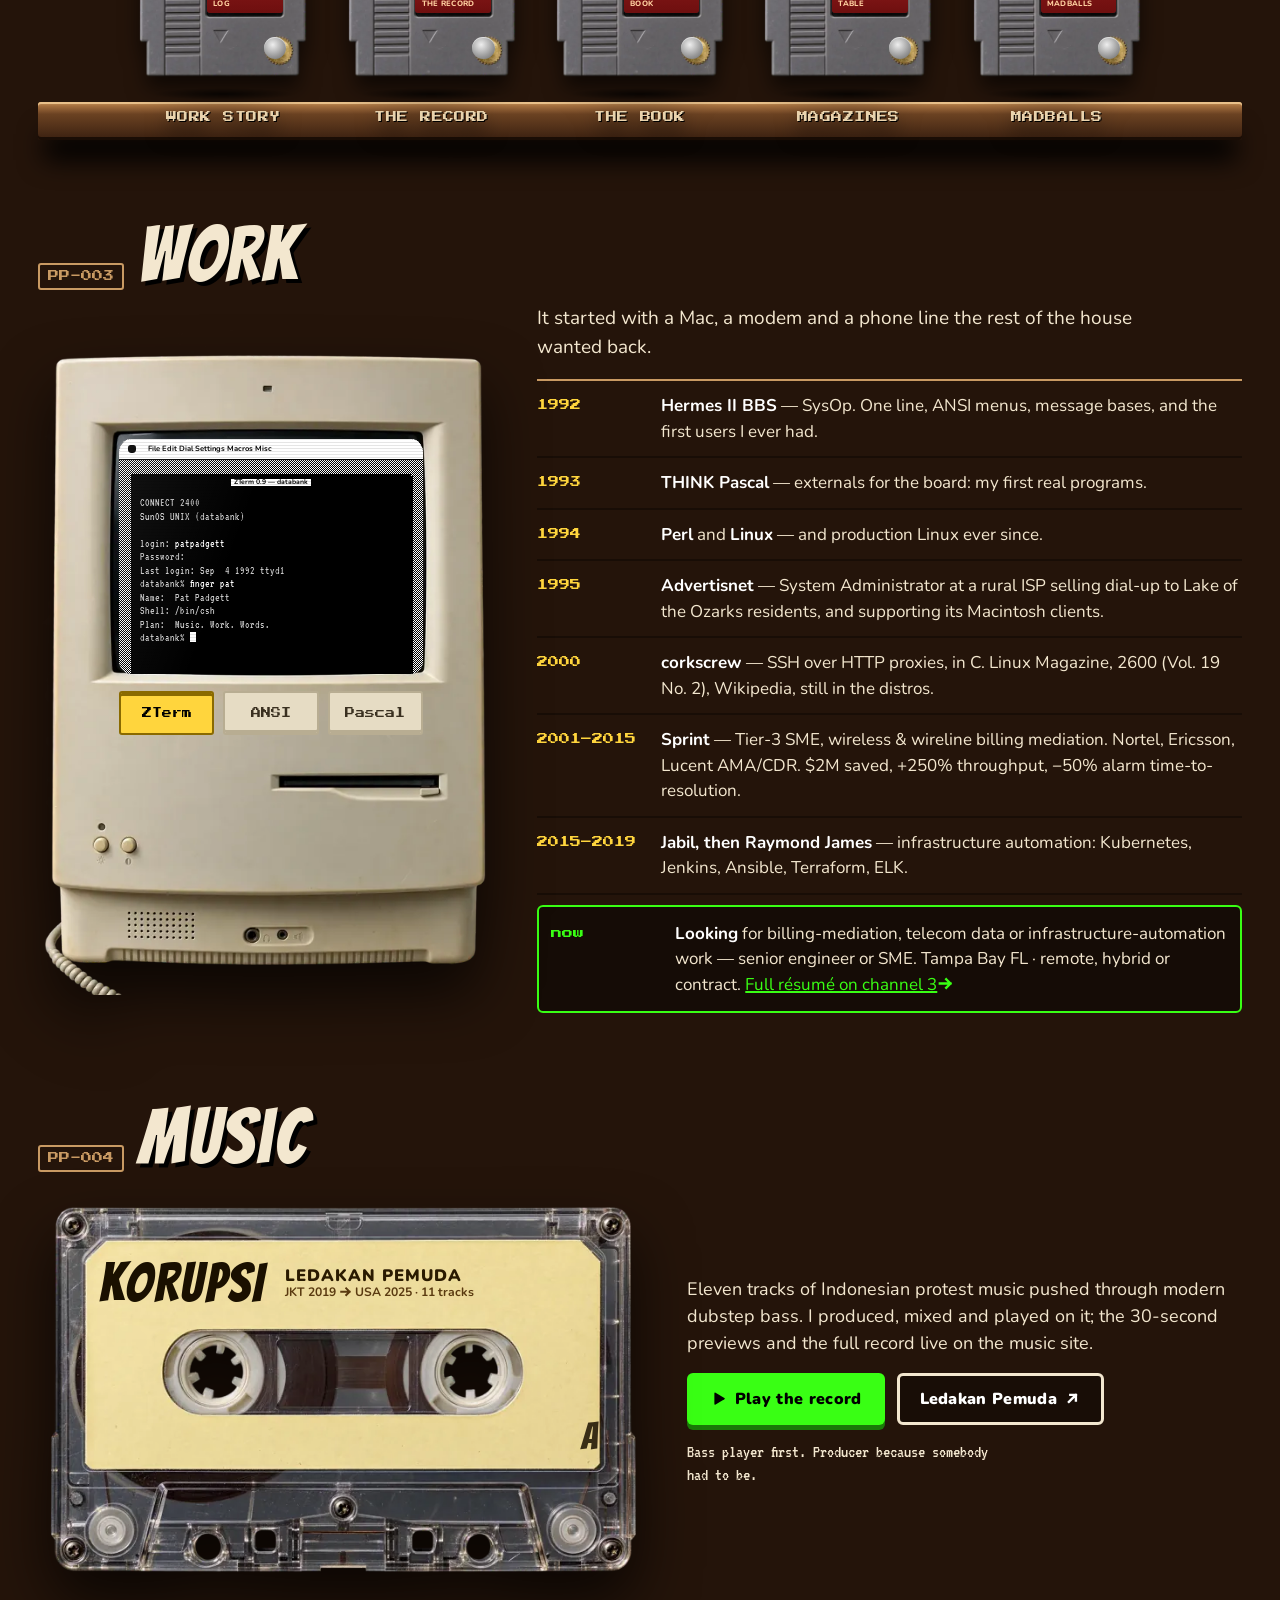
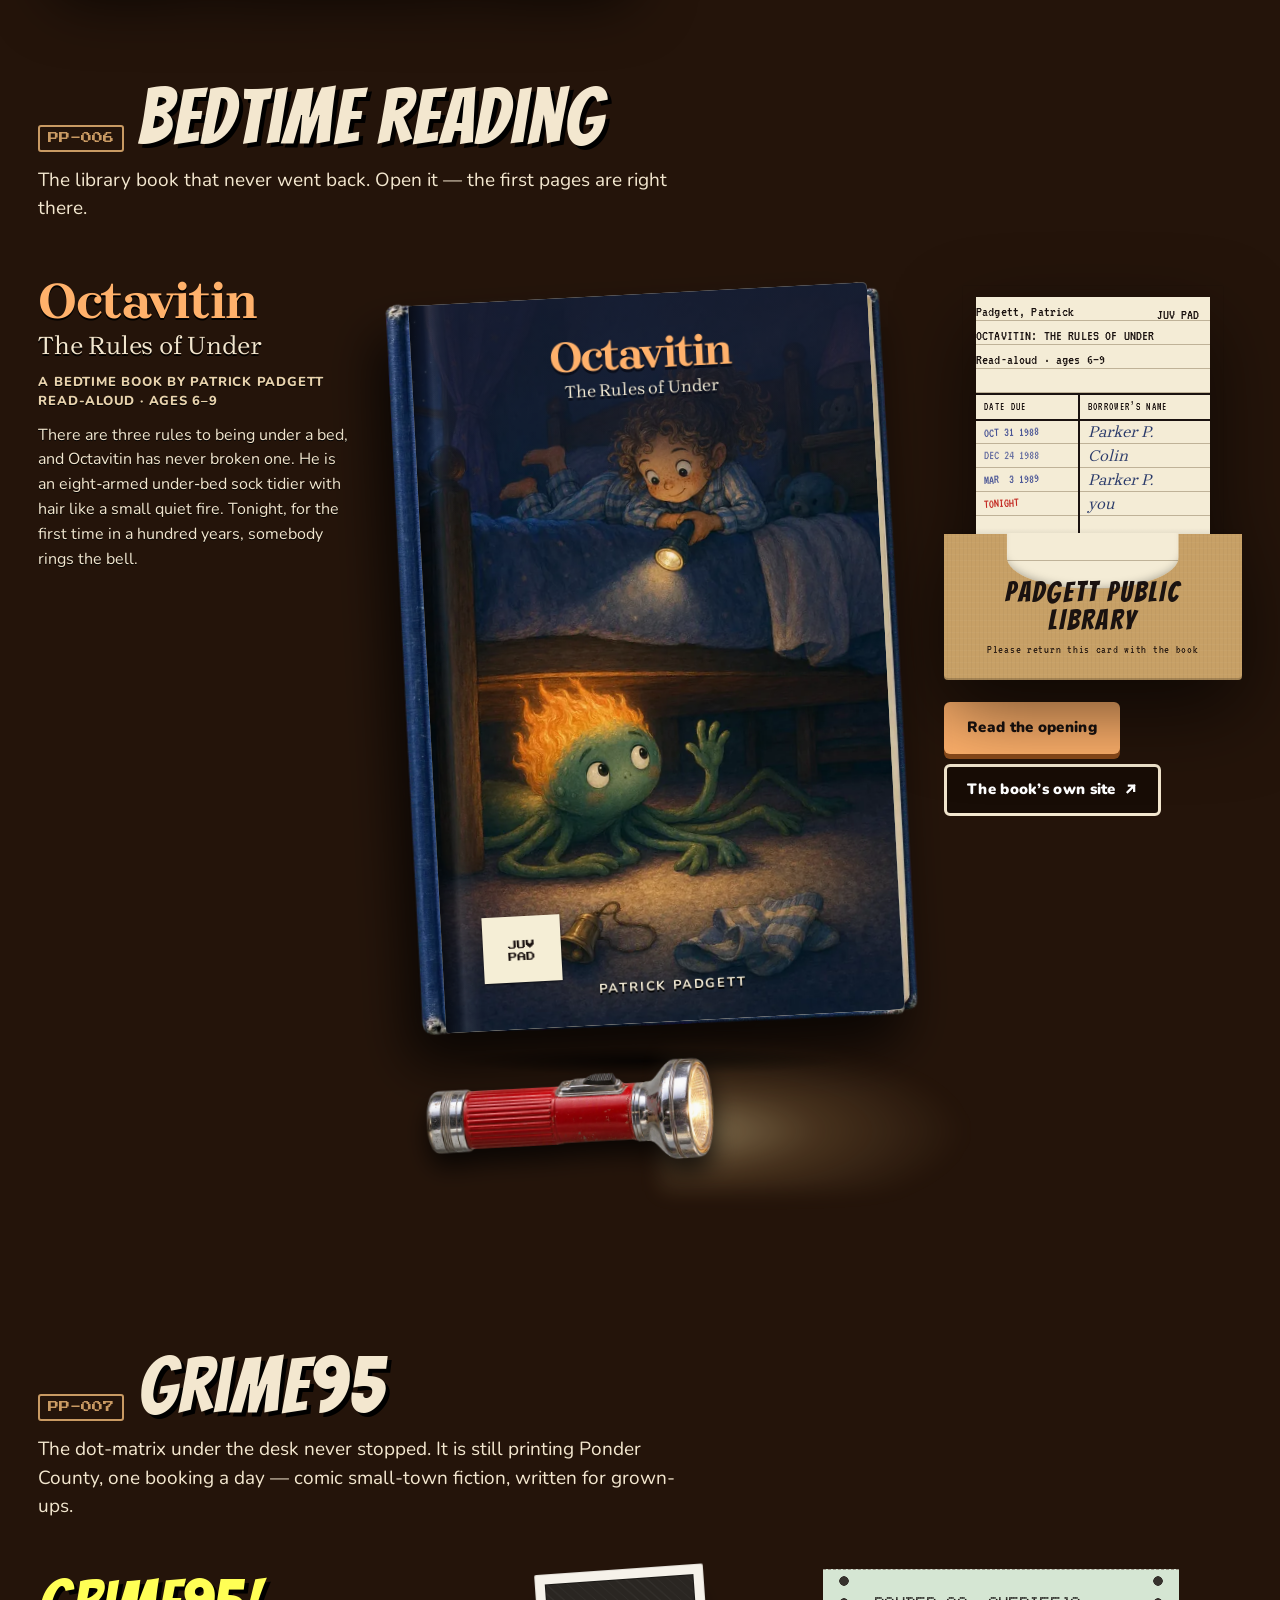
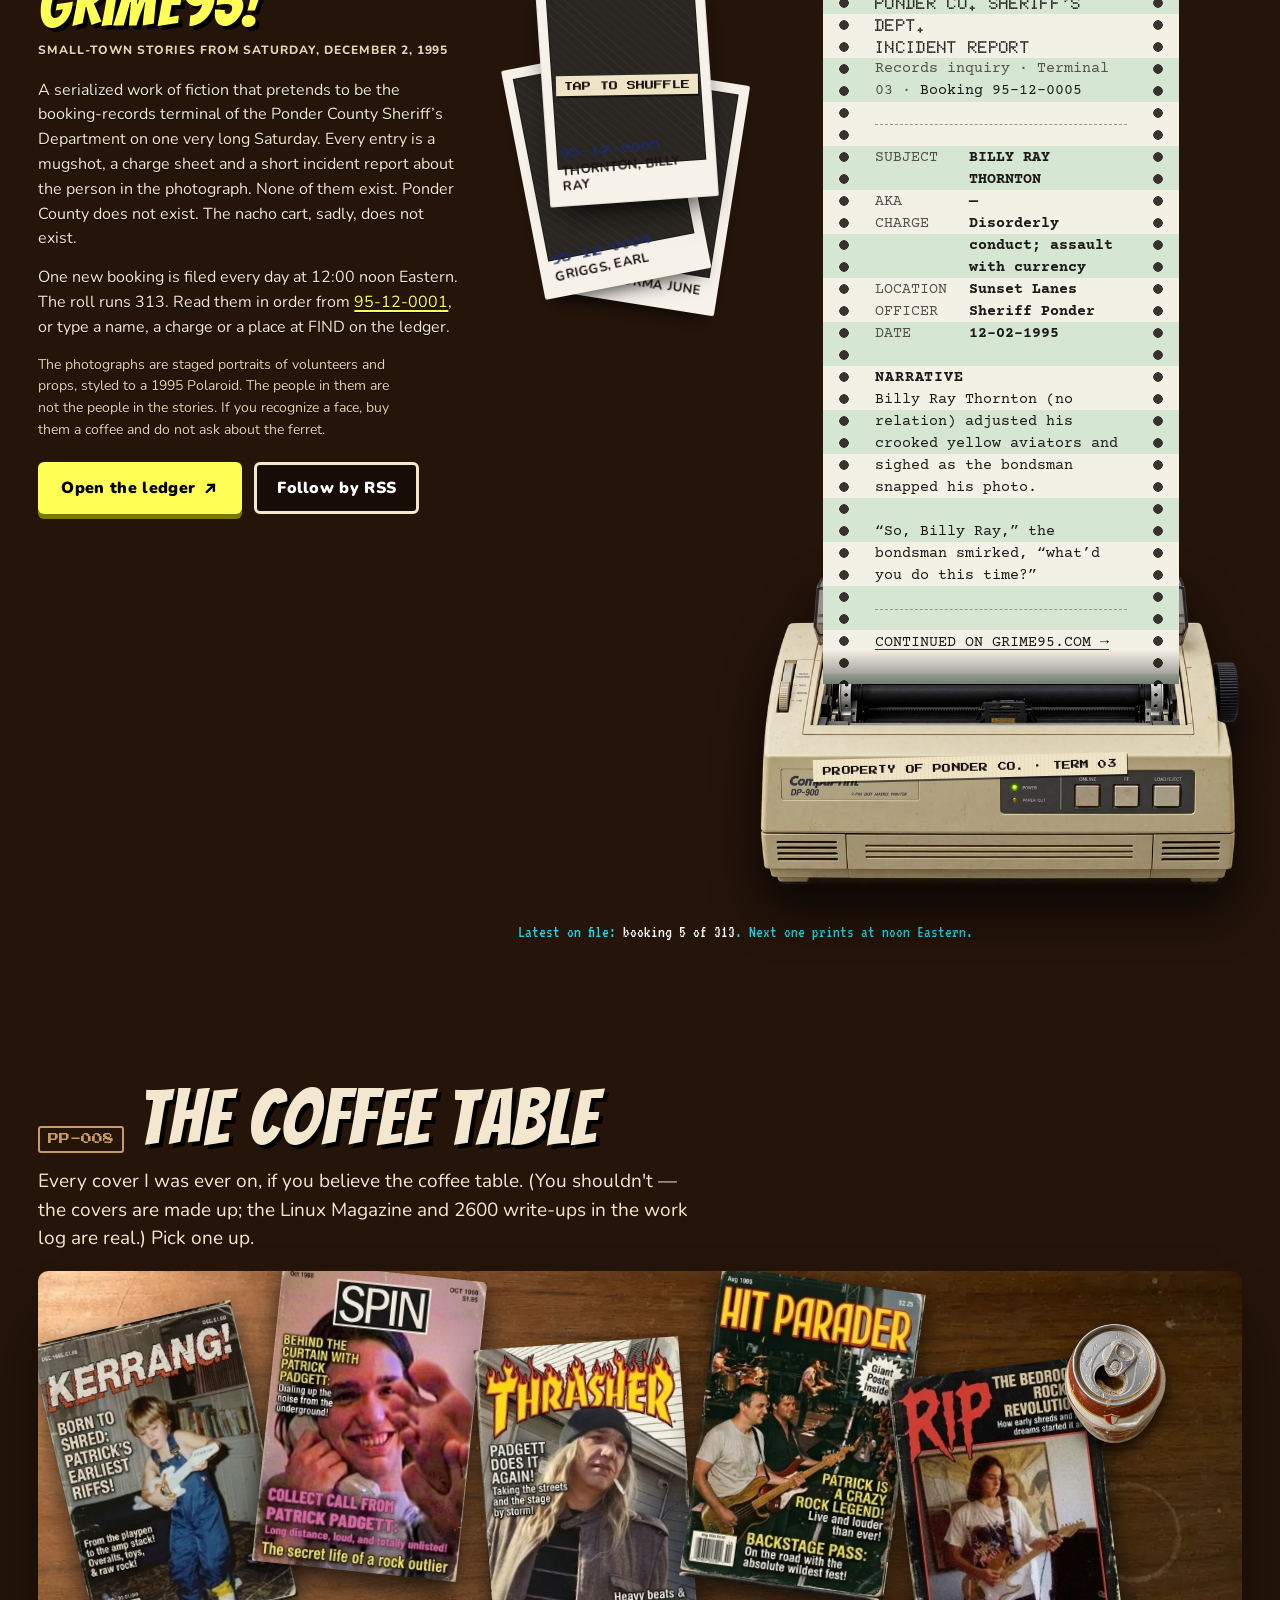
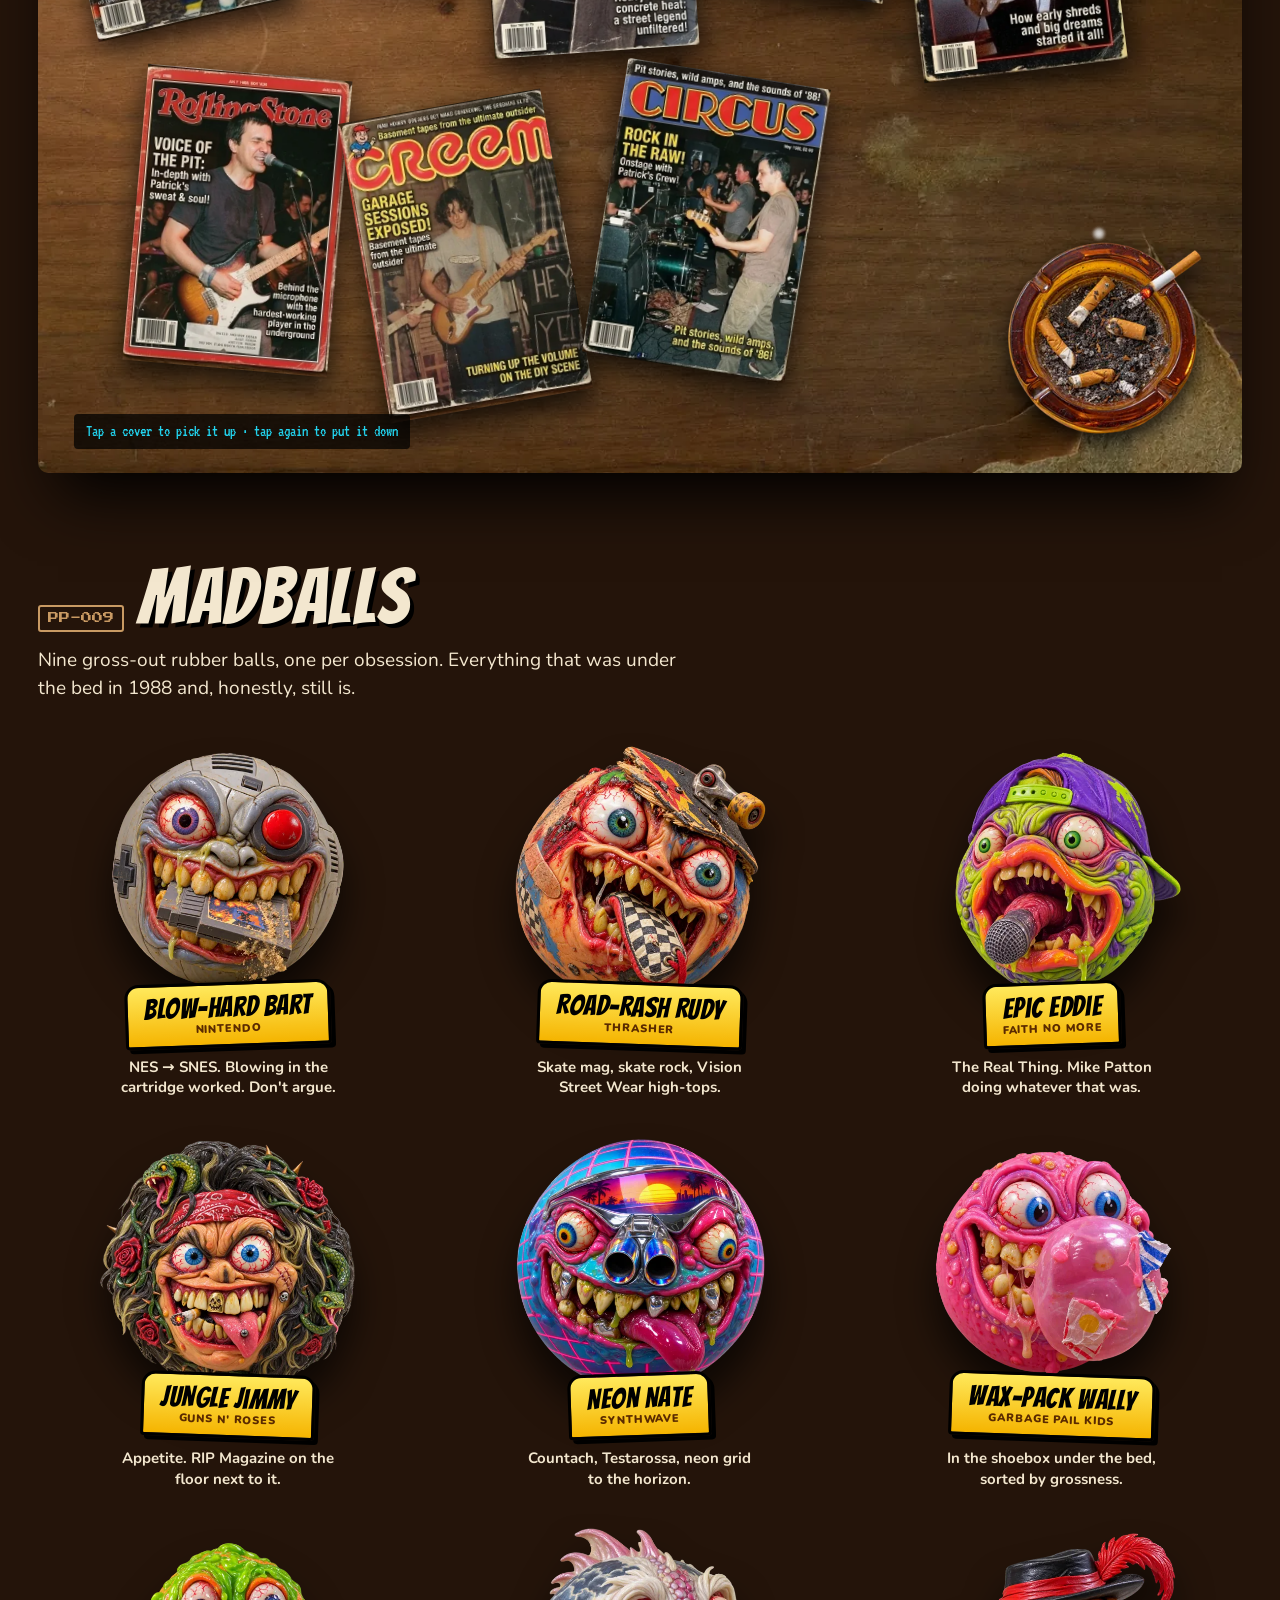
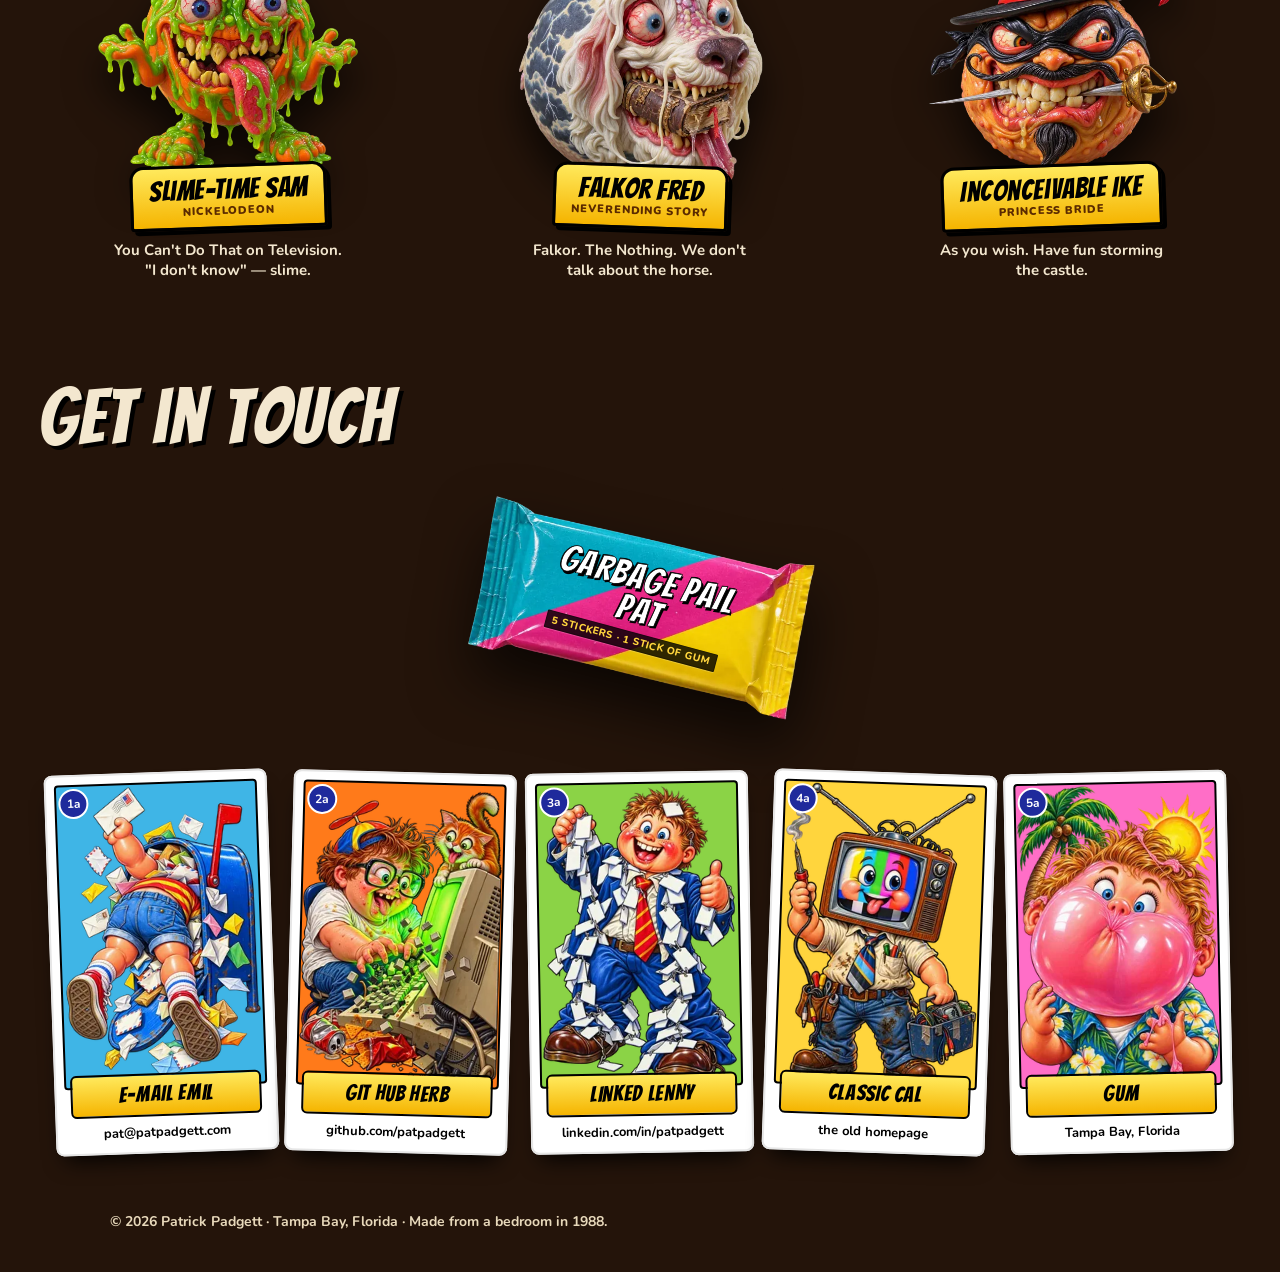
==== commit 6f48cb5c: "Mag wall: repaint SPIN cover lines (CIOT/hoornd gibberish -> Collect call copy) and drop the duplica" ====
--- a/index.html
+++ b/index.html
@@ -319,7 +319,7 @@
     </div>
     <ul class="mags" role="list">
       <li class="mag" style="--x:2%;--y:6%;--r:-13deg;--z:1"><button type="button" aria-pressed="false"><img src="assets/mags/mag0.webp" width="300" height="445" alt="" loading="lazy"><span class="mag__cap"><b>Kerrang!</b> · Dec 1985 · Born to shred</span></button></li>
-      <li class="mag" style="--x:19%;--y:0%;--r:6deg;--z:2"><button type="button" aria-pressed="false"><img src="assets/mags/mag1.webp" width="300" height="445" alt="" loading="lazy"><span class="mag__cap"><b>SPIN</b> · Oct 1988 · Behind the curtain</span></button></li>
+      <li class="mag" style="--x:19%;--y:0%;--r:6deg;--z:2"><button type="button" aria-pressed="false"><img src="assets/mags/mag1.webp" width="300" height="445" alt="" loading="lazy"><span class="mag__cap"><b>SPIN</b> · Oct 1988 · Collect call</span></button></li>
       <li class="mag" style="--x:37%;--y:9%;--r:-4deg;--z:3"><button type="button" aria-pressed="false"><img src="assets/mags/mag2.webp" width="300" height="445" alt="" loading="lazy"><span class="mag__cap"><b>Thrasher</b> · 1987 · Padgett does it again</span></button></li>
       <li class="mag" style="--x:55%;--y:1%;--r:8deg;--z:4"><button type="button" aria-pressed="false"><img src="assets/mags/mag3.webp" width="300" height="445" alt="" loading="lazy"><span class="mag__cap"><b>Hit Parader</b> · Aug 1986 · Crazy rock legend</span></button></li>
       <li class="mag" style="--x:72%;--y:12%;--r:-7deg;--z:5"><button type="button" aria-pressed="false"><img src="assets/mags/mag4.webp" width="300" height="445" alt="" loading="lazy"><span class="mag__cap"><b>RIP</b> · The bedroom rocker revolution</span></button></li>
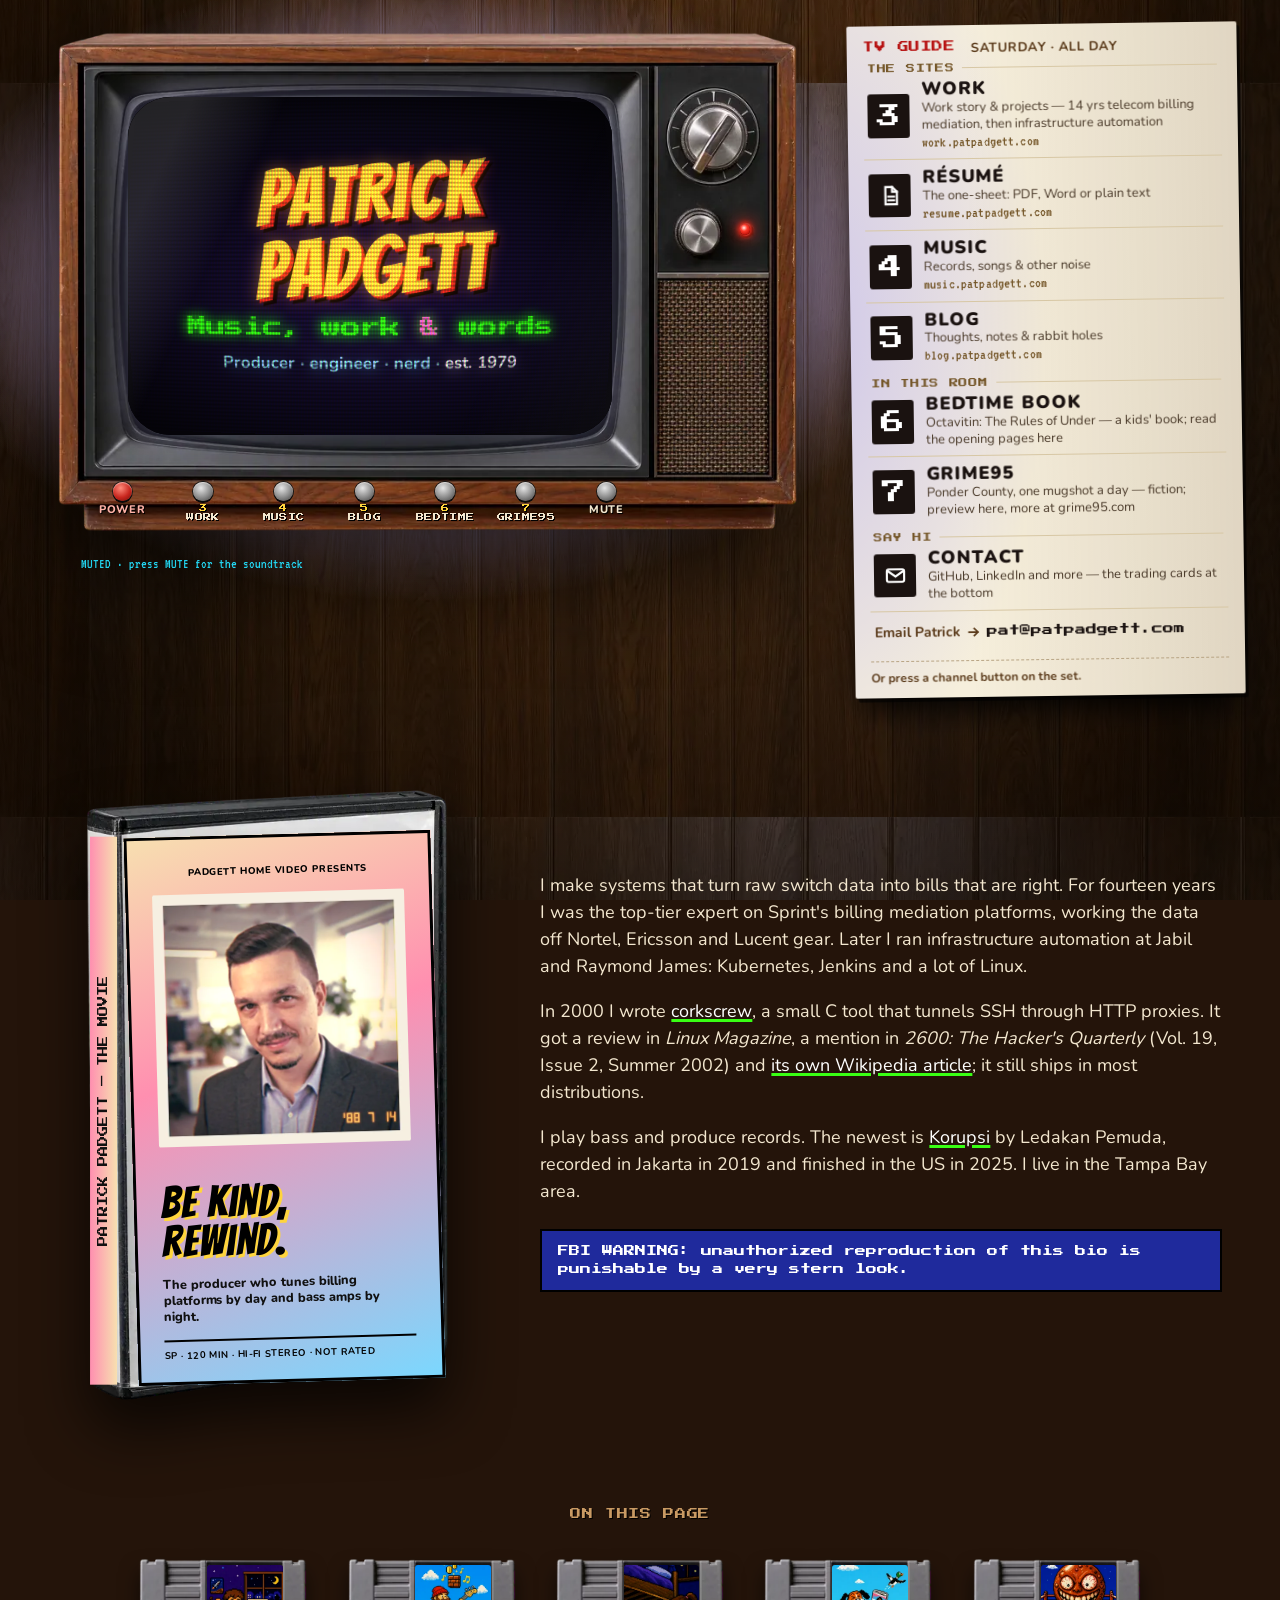
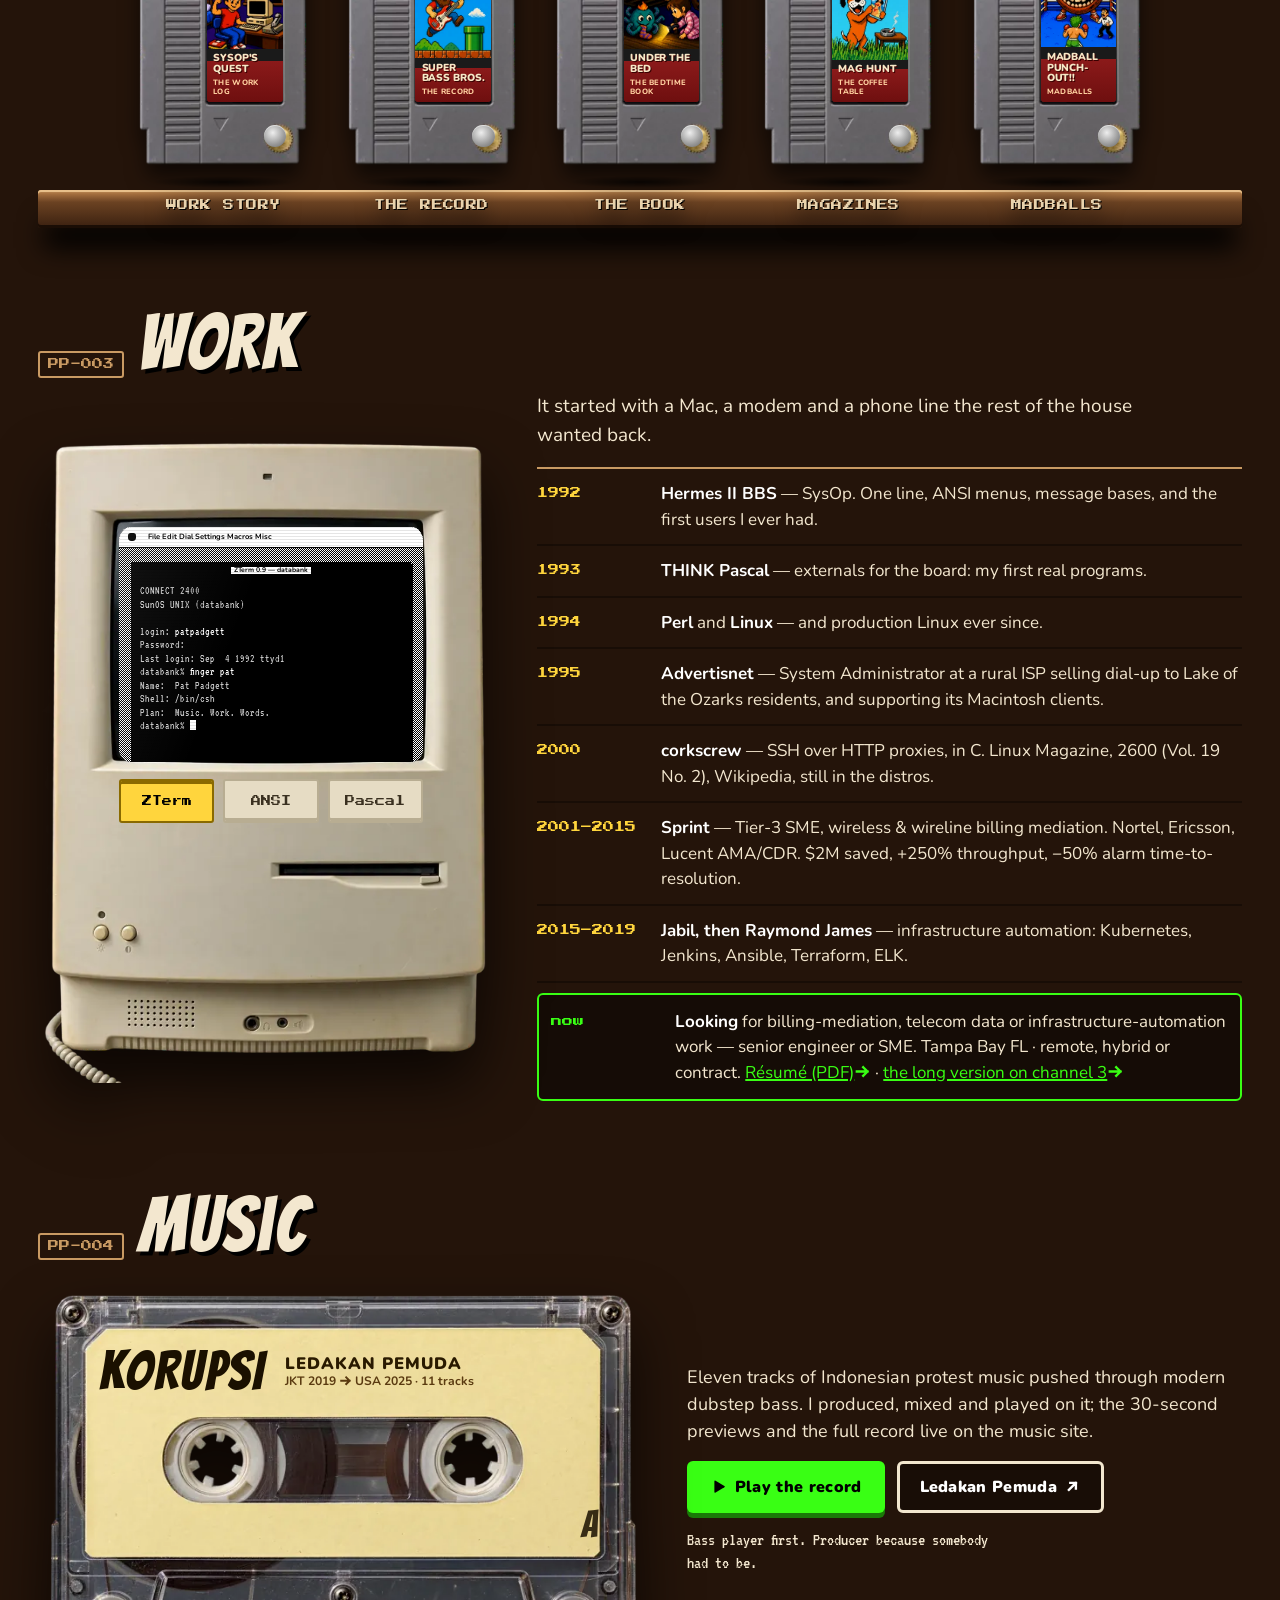
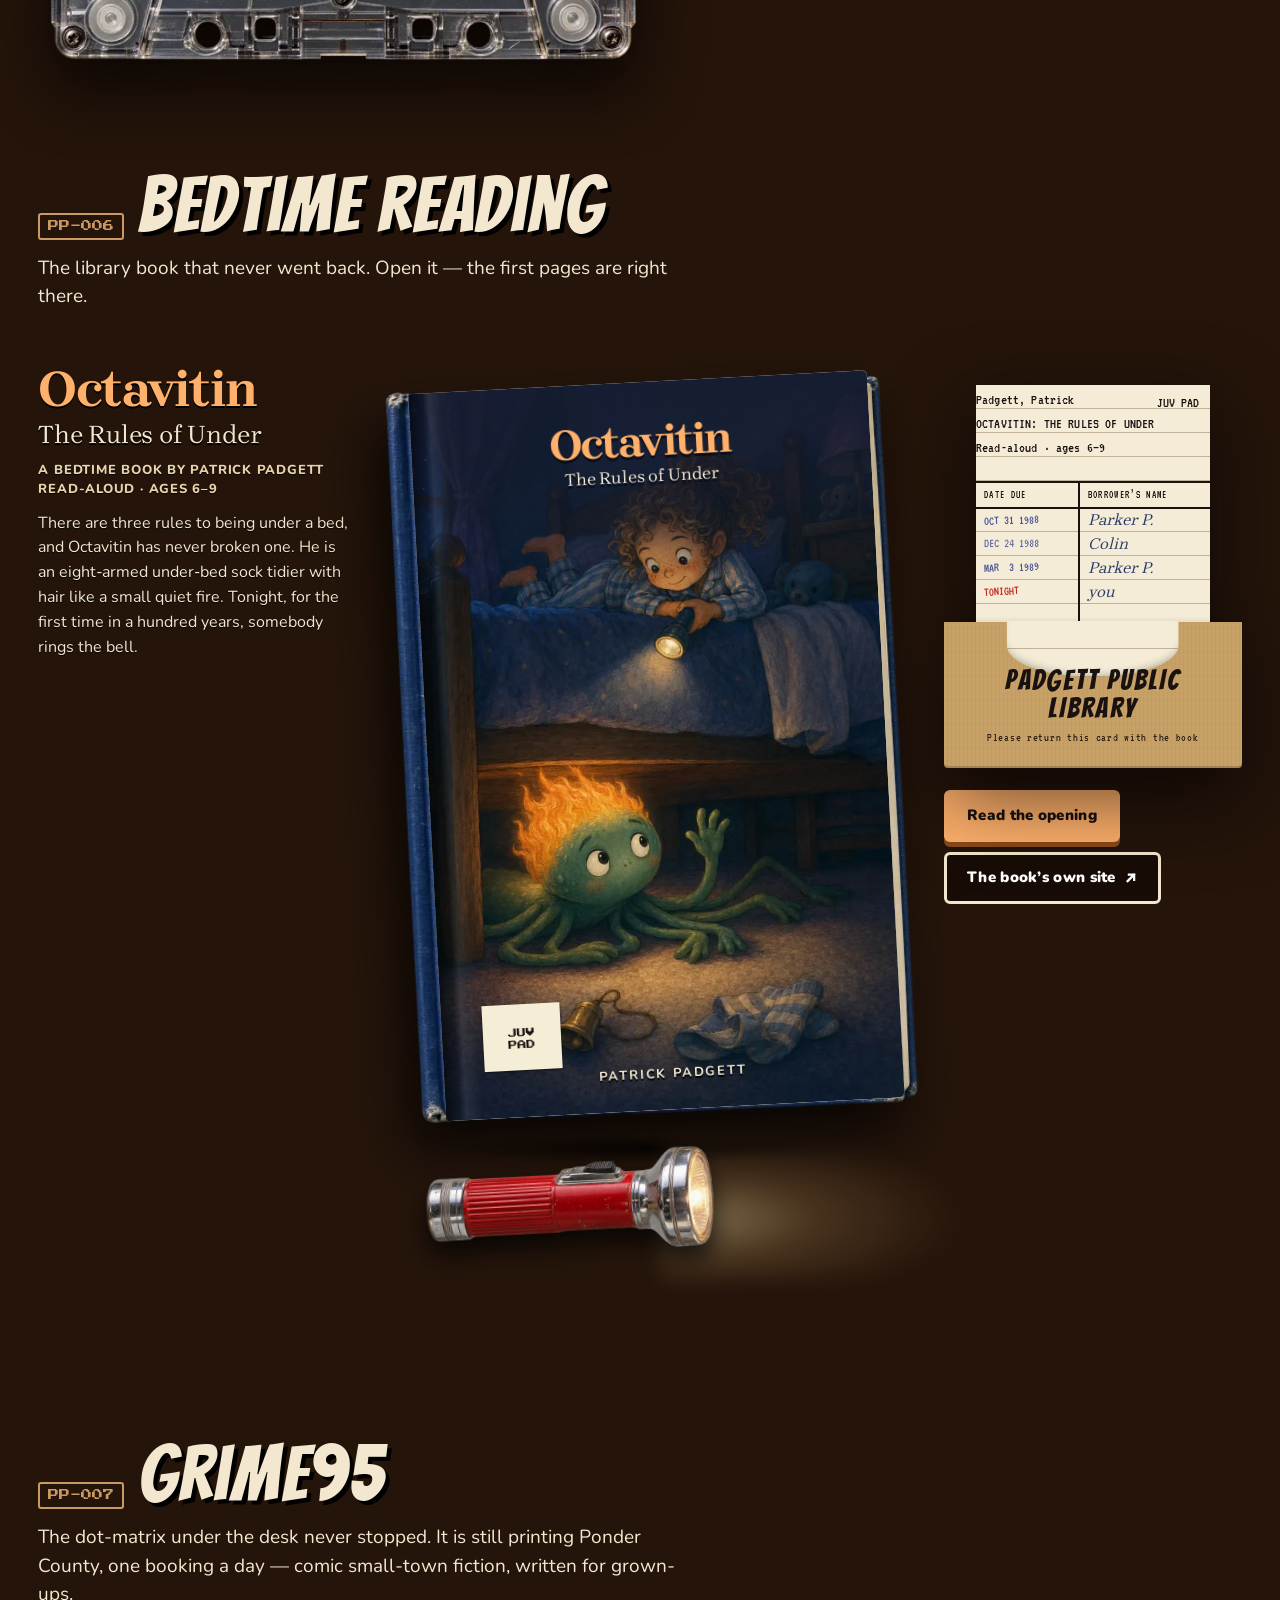
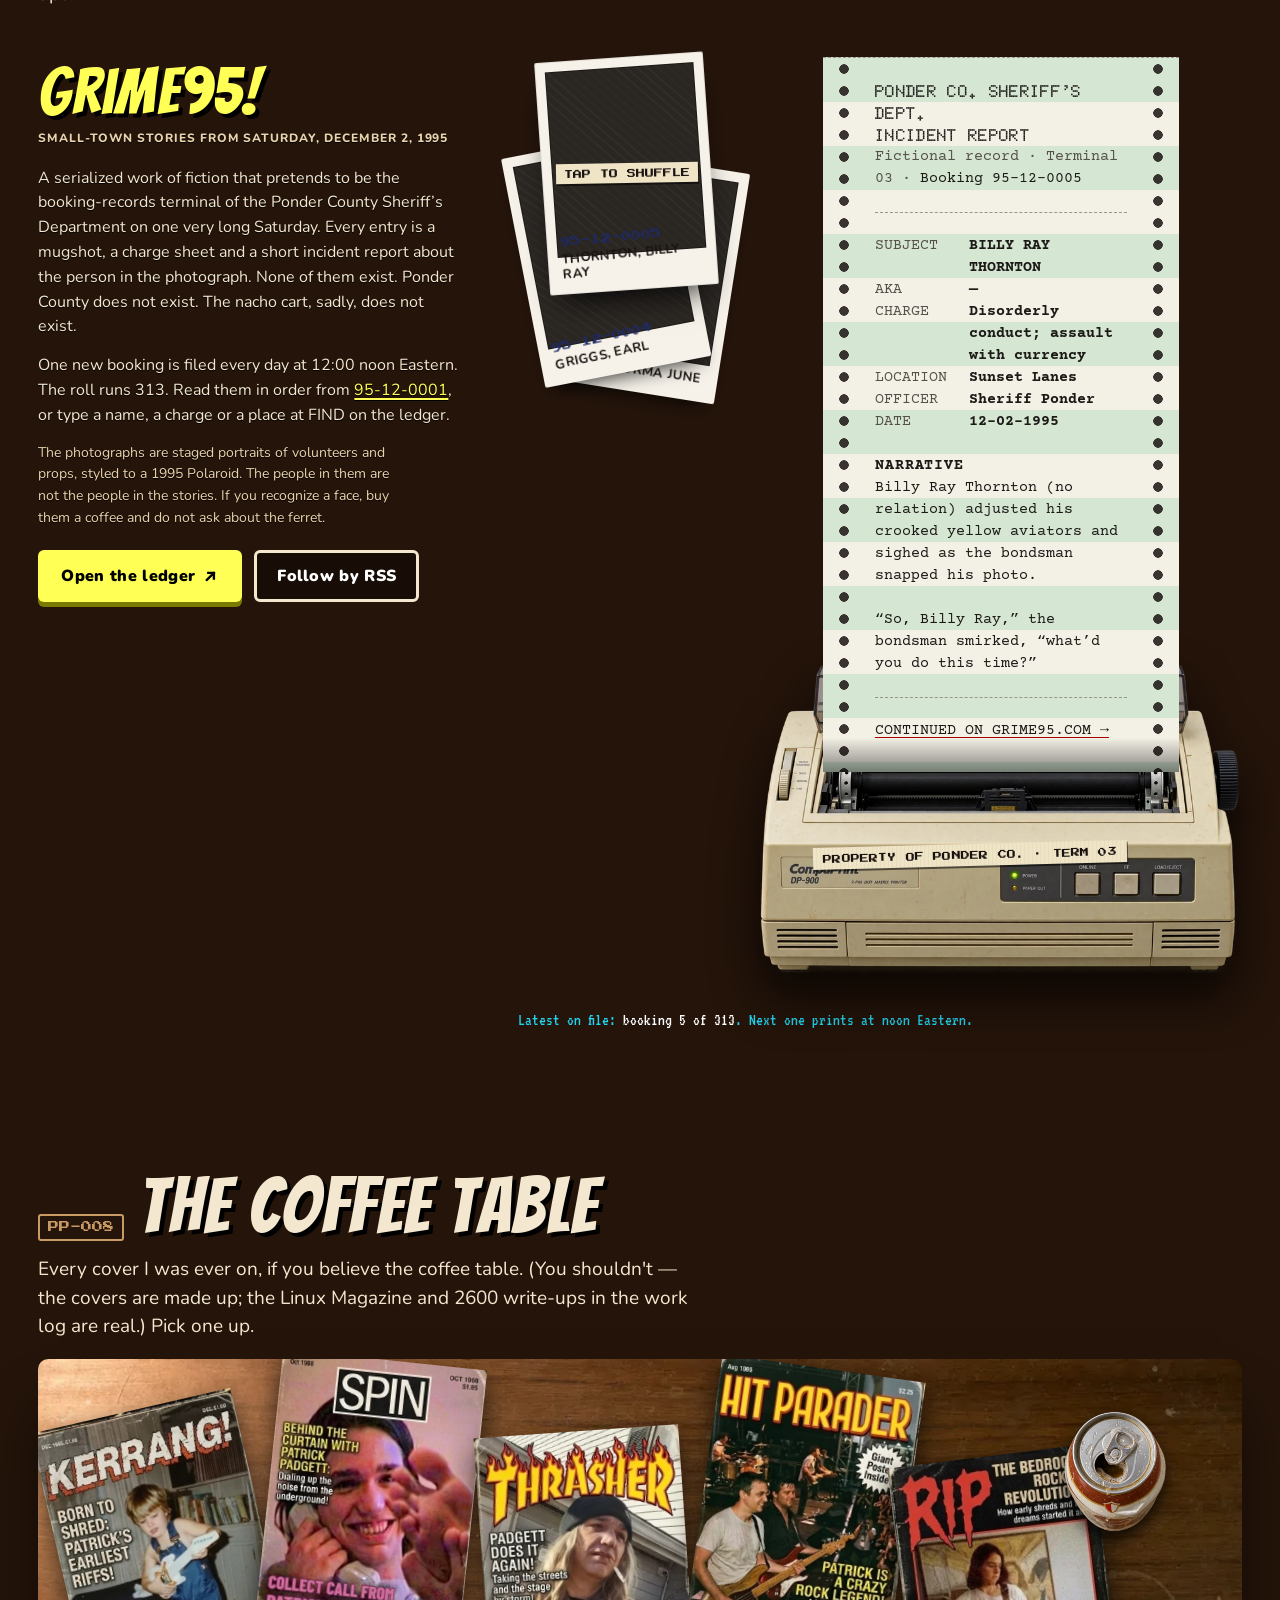
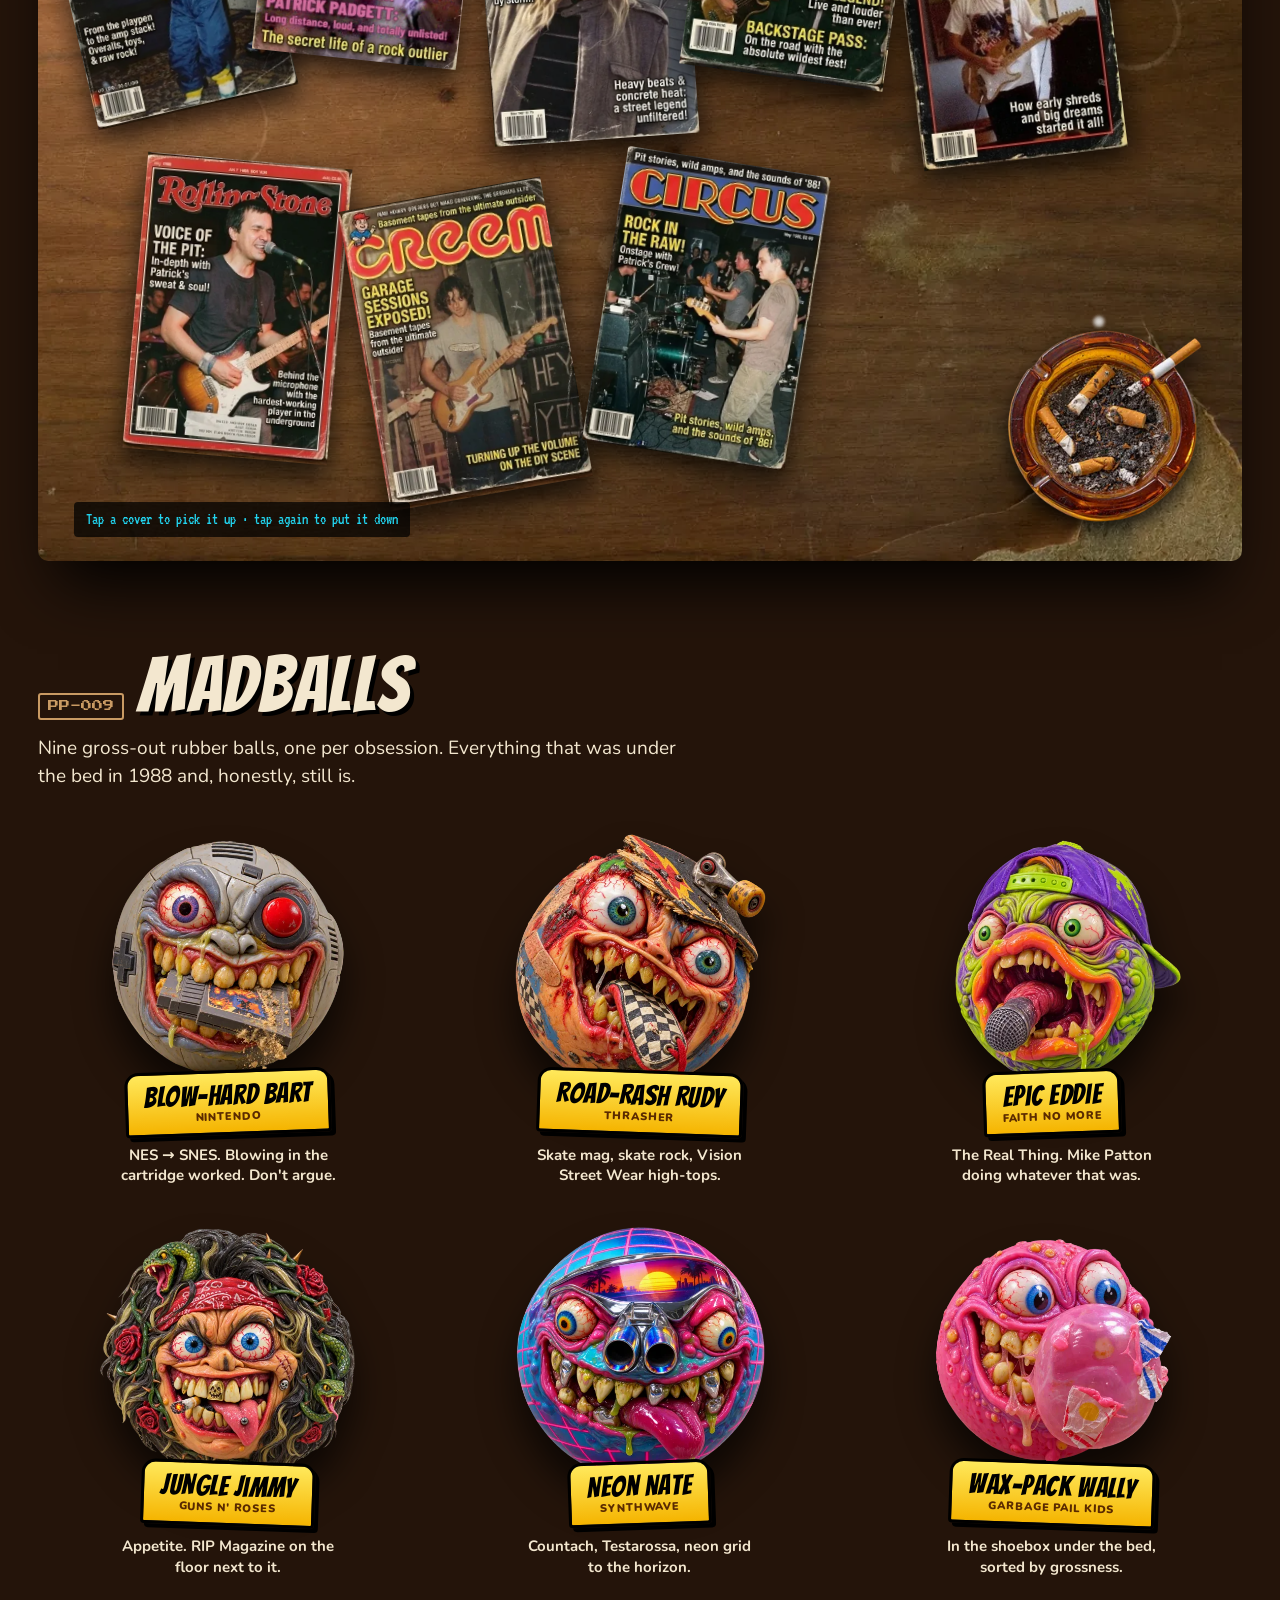
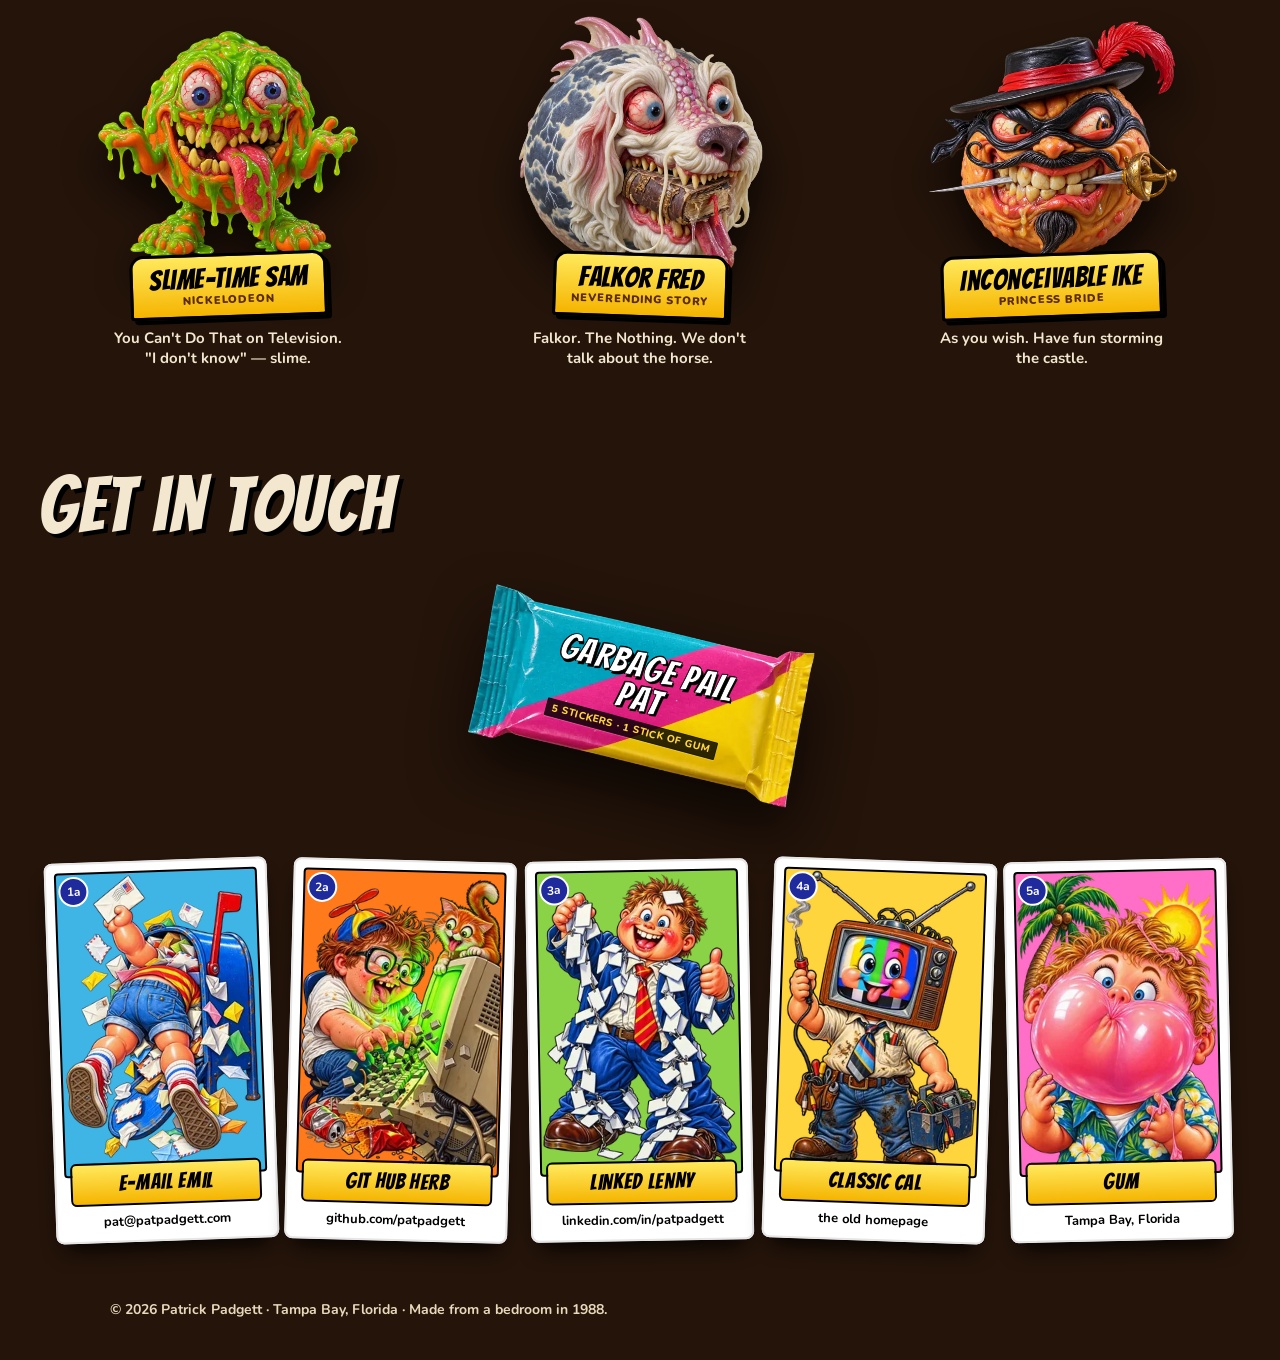
==== commit f022b44f: "Critique round 9 fixes: the résumé door, phone payload, no-JS rail, compact guide cascade - Guide: n" ====
--- a/index.html
+++ b/index.html
@@ -35,13 +35,13 @@
 <meta property="og:description" content="Telecom billing mediation engineer, infrastructure automation, bassist and producer, author of corkscrew. Music, résumé and blog.">
 <meta property="og:image" content="https://patpadgett.com/assets/og-card.jpg">
 <meta property="og:url" content="https://patpadgett.com/"><meta property="og:type" content="profile">
-<link rel="preload" as="image" href="assets/plates/tv-s.webp" imagesrcset="assets/plates/tv-s.webp 900w, assets/plates/tv.webp 1536w" imagesizes="(max-width:960px) 100vw, 60vw">
+<link rel="preload" as="image" href="assets/plates/tv-s.webp" imagesrcset="assets/plates/tv-s.webp 900w, assets/plates/tv-m.webp 1200w, assets/plates/tv.webp 1536w" imagesizes="(max-width:1000px) min(100vw,560px), 60vw">
 <link rel="stylesheet" href="styles.css">
 <link rel="stylesheet" href="octavitin.css">
 <link rel="stylesheet" href="grime.css">
 </head>
 <body>
-<svg style="position:absolute;width:0;height:0;overflow:hidden" aria-hidden="true" focusable="false"><symbol id="i-play" viewBox="0 0 24 24"><path d="M8 5.5v13a1 1 0 0 0 1.5.86l11-6.5a1 1 0 0 0 0-1.72l-11-6.5A1 1 0 0 0 8 5.5z"/></symbol><symbol id="i-ne" viewBox="0 0 24 24"><path d="M7 17 17 7M9 7h8v8"/></symbol><symbol id="i-right" viewBox="0 0 24 24"><path d="M4 12h15M13 6l6 6-6 6"/></symbol><symbol id="i-up" viewBox="0 0 24 24"><path d="M12 19V5M6 11l6-6 6 6"/></symbol><symbol id="i-down" viewBox="0 0 24 24"><path d="M12 5v14M6 13l6 6 6-6"/></symbol><symbol id="i-mail" viewBox="0 0 24 24"><rect x="3" y="5.5" width="18" height="13" rx="2"/><path d="m3.5 7 8.5 6 8.5-6"/></symbol><symbol id="i-star" viewBox="0 0 24 24"><path d="M12 2c.7 5.6 4.4 9.3 10 10-5.6.7-9.3 4.4-10 10-.7-5.6-4.4-9.3-10-10 5.6-.7 9.3-4.4 10-10z"/></symbol></svg>
+<svg style="position:absolute;width:0;height:0;overflow:hidden" aria-hidden="true" focusable="false"><symbol id="i-play" viewBox="0 0 24 24"><path d="M8 5.5v13a1 1 0 0 0 1.5.86l11-6.5a1 1 0 0 0 0-1.72l-11-6.5A1 1 0 0 0 8 5.5z"/></symbol><symbol id="i-ne" viewBox="0 0 24 24"><path d="M7 17 17 7M9 7h8v8"/></symbol><symbol id="i-right" viewBox="0 0 24 24"><path d="M4 12h15M13 6l6 6-6 6"/></symbol><symbol id="i-up" viewBox="0 0 24 24"><path d="M12 19V5M6 11l6-6 6 6"/></symbol><symbol id="i-down" viewBox="0 0 24 24"><path d="M12 5v14M6 13l6 6 6-6"/></symbol><symbol id="i-mail" viewBox="0 0 24 24"><rect x="3" y="5.5" width="18" height="13" rx="2"/><path d="m3.5 7 8.5 6 8.5-6"/></symbol><symbol id="i-doc" viewBox="0 0 24 24"><path d="M7 3h7l5 5v13H7z"/><path d="M14 3v5h5"/><path d="M10 13h6M10 17h6"/></symbol><symbol id="i-star" viewBox="0 0 24 24"><path d="M12 2c.7 5.6 4.4 9.3 10 10-5.6.7-9.3 4.4-10 10-.7-5.6-4.4-9.3-10-10 5.6-.7 9.3-4.4 10-10z"/></symbol></svg>
 <a class="skip" href="#channels">Skip to the channels</a>
 
 <div class="room">
@@ -49,7 +49,7 @@
 <!-- ===== THE SET ===== -->
 <header class="set" id="top">
   <div class="tv">
-    <img class="tv__plate" src="assets/plates/tv-s.webp" srcset="assets/plates/tv-s.webp 900w, assets/plates/tv.webp 1536w" sizes="(max-width:960px) 100vw, 60vw" width="1536" height="1024" alt="" fetchpriority="high">
+    <img class="tv__plate" src="assets/plates/tv-s.webp" srcset="assets/plates/tv-s.webp 900w, assets/plates/tv-m.webp 1200w, assets/plates/tv.webp 1536w" sizes="(max-width:1000px) min(100vw,560px), 60vw" width="1536" height="1024" alt="" fetchpriority="high">
     <div class="tv__glass" id="glass">
       <div class="bars" aria-hidden="true"><i></i><i></i><i></i><i></i><i></i><i></i><i></i></div>
       <div class="title">
@@ -80,7 +80,8 @@
     <nav class="guide" aria-label="Channels">
       <p class="guide__head"><b>TV GUIDE</b> Saturday · all day</p>
       <p class="guide__sub">THE SITES</p>
-      <a class="guide__row" href="https://work.patpadgett.com" data-ch="3"><b>3</b><span class="guide__t">WORK</span><span class="guide__d">Full résumé — billing mediation &amp; automation<span class="guide__dom guide__dom--url">work.patpadgett.com</span></span></a>
+      <a class="guide__row" href="https://work.patpadgett.com" data-ch="3"><b>3</b><span class="guide__t">WORK</span><span class="guide__d">Work story &amp; projects — 14 yrs telecom billing mediation, then infrastructure automation<span class="guide__dom guide__dom--url">work.patpadgett.com</span></span></a>
+      <a class="guide__row guide__row--resume" href="https://resume.patpadgett.com/"><b><svg class="ico" aria-hidden="true"><use href="#i-doc"/></svg></b><span class="guide__t">RÉSUMÉ</span><span class="guide__d">The one-sheet: PDF, Word or plain text<span class="guide__dom guide__dom--url">resume.patpadgett.com</span></span></a>
       <a class="guide__row" href="https://music.patpadgett.com" data-ch="4"><b>4</b><span class="guide__t">MUSIC</span><span class="guide__d">Records, songs &amp; other noise<span class="guide__dom guide__dom--url">music.patpadgett.com</span></span></a>
       <a class="guide__row" href="https://blog.patpadgett.com" data-ch="5"><b>5</b><span class="guide__t">BLOG</span><span class="guide__d">Thoughts, notes &amp; rabbit holes<span class="guide__dom guide__dom--url">blog.patpadgett.com</span></span></a>
       <p class="guide__sub">IN THIS ROOM</p>
@@ -97,7 +98,7 @@
 <!-- ===== WHO ===== -->
 <section class="who" id="who" aria-labelledby="who-h">
   <div class="vhs">
-    <img class="vhs__plate" src="assets/plates/vhs-s.webp" srcset="assets/plates/vhs-s.webp 600w, assets/plates/vhs.webp 1024w" sizes="(max-width:960px) min(92vw,420px), 35vw" width="1024" height="1536" alt="" loading="lazy" decoding="async">
+    <img class="vhs__plate" src="assets/plates/vhs-s.webp" srcset="assets/plates/vhs-s.webp 600w, assets/plates/vhs-m.webp 800w, assets/plates/vhs.webp 1024w" sizes="(max-width:960px) min(92vw,420px), 35vw" width="1024" height="1536" alt="" loading="lazy" decoding="async">
     <div class="vhs__sleeve">
       <p class="vhs__kicker">PADGETT HOME VIDEO PRESENTS</p>
       <img class="vhs__photo" src="assets/portrait-film-s.webp" srcset="assets/portrait-film-s.webp 560w, assets/portrait-film.webp 1048w" sizes="(max-width:960px) 260px, 22vw" width="524" height="524" loading="lazy" decoding="async" alt="Patrick Padgett — a square film print with a '88 7 14 date stamp">
@@ -117,11 +118,11 @@
 
   <!-- shelf under the set: cartridges = table of contents -->
   <nav class="shelf" aria-label="Sections on this page"><p class="shelf__hint" aria-hidden="true">ON THIS PAGE</p>
-    <a class="cart" href="#work" aria-label="Work story — the work log, here on this page"><img class="cart__shell" src="assets/plates/cart-s.webp" srcset="assets/plates/cart-xs.webp 180w, assets/plates/cart-s.webp 360w, assets/plates/cart.webp 1024w" sizes="(max-width:640px) 45vw, 200px" width="1024" height="1536" alt="" loading="lazy" decoding="async"><span class="cart__label"><img class="cart__art" src="assets/carts/label-work.webp" width="400" height="600" alt="" srcset="assets/carts/label-work-200.webp 200w, assets/carts/label-work.webp 400w" sizes="80px" loading="lazy" decoding="async"><span class="cart__band"><small>PP-003</small><b>SYSOP'S QUEST</b><i>The work log</i></span></span><span class="cart__cap" aria-hidden="true">WORK STORY</span></a>
-    <a class="cart" href="#music" aria-label="Music — the record, here on this page"><img class="cart__shell" src="assets/plates/cart-s.webp" srcset="assets/plates/cart-xs.webp 180w, assets/plates/cart-s.webp 360w, assets/plates/cart.webp 1024w" sizes="(max-width:640px) 45vw, 200px" width="1024" height="1536" alt="" loading="lazy" decoding="async"><span class="cart__label"><img class="cart__art" src="assets/carts/label-music.webp" width="400" height="600" alt="" srcset="assets/carts/label-music-200.webp 200w, assets/carts/label-music.webp 400w" sizes="80px" loading="lazy" decoding="async"><span class="cart__band"><small>PP-004</small><b>SUPER BASS BROS.</b><i>The record</i></span></span><span class="cart__cap" aria-hidden="true">THE RECORD</span></a>
-    <a class="cart" href="#octavitin" aria-label="The book — Octavitin, on this page"><img class="cart__shell" src="assets/plates/cart-s.webp" srcset="assets/plates/cart-xs.webp 180w, assets/plates/cart-s.webp 360w, assets/plates/cart.webp 1024w" sizes="(max-width:640px) 45vw, 200px" width="1024" height="1536" alt="" loading="lazy" decoding="async"><span class="cart__label"><img class="cart__art" src="assets/carts/label-octavitin.webp" width="400" height="600" alt="" srcset="assets/carts/label-octavitin-200.webp 200w, assets/carts/label-octavitin.webp 400w" sizes="80px" loading="lazy" decoding="async"><span class="cart__band"><small>PP-006</small><b>UNDER THE BED</b><i>The bedtime book</i></span></span><span class="cart__cap" aria-hidden="true">THE BOOK</span></a>
-    <a class="cart" href="#table" aria-label="Magazines — the coffee table, on this page"><img class="cart__shell" src="assets/plates/cart-s.webp" srcset="assets/plates/cart-xs.webp 180w, assets/plates/cart-s.webp 360w, assets/plates/cart.webp 1024w" sizes="(max-width:640px) 45vw, 200px" width="1024" height="1536" alt="" loading="lazy" decoding="async"><span class="cart__label"><img class="cart__art" src="assets/carts/label-table.webp" width="400" height="600" alt="" srcset="assets/carts/label-table-200.webp 200w, assets/carts/label-table.webp 400w" sizes="80px" loading="lazy" decoding="async"><span class="cart__band"><small>PP-008</small><b>MAG HUNT</b><i>The coffee table</i></span></span><span class="cart__cap" aria-hidden="true">MAGAZINES</span></a>
-    <a class="cart" href="#interests" aria-label="Madballs, on this page"><img class="cart__shell" src="assets/plates/cart-s.webp" srcset="assets/plates/cart-xs.webp 180w, assets/plates/cart-s.webp 360w, assets/plates/cart.webp 1024w" sizes="(max-width:640px) 45vw, 200px" width="1024" height="1536" alt="" loading="lazy" decoding="async"><span class="cart__label"><img class="cart__art" src="assets/carts/label-balls.webp" width="400" height="600" alt="" srcset="assets/carts/label-balls-200.webp 200w, assets/carts/label-balls.webp 400w" sizes="80px" loading="lazy" decoding="async"><span class="cart__band"><small>PP-009</small><b>MADBALL PUNCH-OUT!!</b><i>Madballs</i></span></span><span class="cart__cap" aria-hidden="true">MADBALLS</span></a>
+    <a class="cart" href="#work" aria-label="Work story — the work log, here on this page"><img class="cart__shell" src="assets/plates/cart-s.webp" srcset="assets/plates/cart-xs.webp 180w, assets/plates/cart-s.webp 360w, assets/plates/cart-m.webp 540w, assets/plates/cart.webp 1024w" sizes="(max-width:640px) 30vw, 170px" width="1024" height="1536" alt="" loading="lazy" decoding="async"><span class="cart__label"><img class="cart__art" src="assets/carts/label-work.webp" width="400" height="600" alt="" srcset="assets/carts/label-work-200.webp 200w, assets/carts/label-work.webp 400w" sizes="(max-width:1000px) 50px, 76px" loading="lazy" decoding="async"><span class="cart__band"><small>PP-003</small><b>SYSOP'S QUEST</b><i>The work log</i></span></span><span class="cart__cap" aria-hidden="true">WORK STORY</span></a>
+    <a class="cart" href="#music" aria-label="Music — the record, here on this page"><img class="cart__shell" src="assets/plates/cart-s.webp" srcset="assets/plates/cart-xs.webp 180w, assets/plates/cart-s.webp 360w, assets/plates/cart-m.webp 540w, assets/plates/cart.webp 1024w" sizes="(max-width:640px) 30vw, 170px" width="1024" height="1536" alt="" loading="lazy" decoding="async"><span class="cart__label"><img class="cart__art" src="assets/carts/label-music.webp" width="400" height="600" alt="" srcset="assets/carts/label-music-200.webp 200w, assets/carts/label-music.webp 400w" sizes="(max-width:1000px) 50px, 76px" loading="lazy" decoding="async"><span class="cart__band"><small>PP-004</small><b>SUPER BASS BROS.</b><i>The record</i></span></span><span class="cart__cap" aria-hidden="true">THE RECORD</span></a>
+    <a class="cart" href="#octavitin" aria-label="The book — Octavitin, on this page"><img class="cart__shell" src="assets/plates/cart-s.webp" srcset="assets/plates/cart-xs.webp 180w, assets/plates/cart-s.webp 360w, assets/plates/cart-m.webp 540w, assets/plates/cart.webp 1024w" sizes="(max-width:640px) 30vw, 170px" width="1024" height="1536" alt="" loading="lazy" decoding="async"><span class="cart__label"><img class="cart__art" src="assets/carts/label-octavitin.webp" width="400" height="600" alt="" srcset="assets/carts/label-octavitin-200.webp 200w, assets/carts/label-octavitin.webp 400w" sizes="(max-width:1000px) 50px, 76px" loading="lazy" decoding="async"><span class="cart__band"><small>PP-006</small><b>UNDER THE BED</b><i>The bedtime book</i></span></span><span class="cart__cap" aria-hidden="true">THE BOOK</span></a>
+    <a class="cart" href="#table" aria-label="Magazines — the coffee table, on this page"><img class="cart__shell" src="assets/plates/cart-s.webp" srcset="assets/plates/cart-xs.webp 180w, assets/plates/cart-s.webp 360w, assets/plates/cart-m.webp 540w, assets/plates/cart.webp 1024w" sizes="(max-width:640px) 30vw, 170px" width="1024" height="1536" alt="" loading="lazy" decoding="async"><span class="cart__label"><img class="cart__art" src="assets/carts/label-table.webp" width="400" height="600" alt="" srcset="assets/carts/label-table-200.webp 200w, assets/carts/label-table.webp 400w" sizes="(max-width:1000px) 50px, 76px" loading="lazy" decoding="async"><span class="cart__band"><small>PP-008</small><b>MAG HUNT</b><i>The coffee table</i></span></span><span class="cart__cap" aria-hidden="true">MAGAZINES</span></a>
+    <a class="cart" href="#interests" aria-label="Madballs, on this page"><img class="cart__shell" src="assets/plates/cart-s.webp" srcset="assets/plates/cart-xs.webp 180w, assets/plates/cart-s.webp 360w, assets/plates/cart-m.webp 540w, assets/plates/cart.webp 1024w" sizes="(max-width:640px) 30vw, 170px" width="1024" height="1536" alt="" loading="lazy" decoding="async"><span class="cart__label"><img class="cart__art" src="assets/carts/label-balls.webp" width="400" height="600" alt="" srcset="assets/carts/label-balls-200.webp 200w, assets/carts/label-balls.webp 400w" sizes="(max-width:1000px) 50px, 76px" loading="lazy" decoding="async"><span class="cart__band"><small>PP-009</small><b>MADBALL PUNCH-OUT!!</b><i>Madballs</i></span></span><span class="cart__cap" aria-hidden="true">MADBALLS</span></a>
   </nav>
 </header>
 <main id="main">
@@ -132,7 +133,7 @@
   <div class="sec__head"><span class="sec__cart" aria-hidden="true">PP-003</span><h2 id="work-h">Work</h2></div>
   <div class="mac">
     <div class="mac__obj">
-      <img class="mac__plate" src="assets/plates/mac-s.webp" srcset="assets/plates/mac-s.webp 600w, assets/plates/mac.webp 1024w" sizes="(max-width:960px) 440px, 35vw" width="1024" height="1536" alt="" loading="lazy" decoding="async">
+      <img class="mac__plate" src="assets/plates/mac-s.webp" srcset="assets/plates/mac-s.webp 600w, assets/plates/mac-m.webp 800w, assets/plates/mac.webp 1024w" sizes="(max-width:960px) min(100vw,440px), 35vw" width="1024" height="1536" alt="" loading="lazy" decoding="async">
       <div class="mac__screen" id="mac-screen" data-scr="login">
         <div class="scr scr--login on" data-name="login" aria-label="ZTerm window: UNIX login on databank"><div class="macos macos--dark"><div class="macos__menu"><span></span>File Edit Dial Settings Macros Misc</div><div class="macwin macwin--zterm"><div class="macwin__title"><i></i><b>ZTerm 0.9 — databank</b><i></i></div><pre class="zterm">CONNECT 2400
 SunOS UNIX (databank)
@@ -145,7 +146,7 @@
 Shell: /bin/csh
 Plan:  Music. Work. Words.
 databank% <span class="cur"></span></pre></div></div></div>
-        <div class="scr scr--acid" data-name="acid" aria-label="The Dark Side BBS — ACiD-style ANSI login screen, SysOp Agroman"><img class="acid__art" src="assets/ansi/dark-side-s.webp" srcset="assets/ansi/dark-side-s.webp 560w, assets/ansi/dark-side.webp 1120w" sizes="(max-width:960px) 270px, 24vw" width="1120" height="800" alt="" decoding="async" loading="lazy"></div>
+        <div class="scr scr--acid" data-name="acid" aria-label="The Dark Side BBS — ACiD-style ANSI login screen, SysOp Agroman"><img class="acid__art" src="assets/ansi/dark-side-s.webp" srcset="assets/ansi/dark-side-s.webp 560w, assets/ansi/dark-side-m.webp 800w, assets/ansi/dark-side.webp 1120w" sizes="(max-width:960px) min(62.6vw,290px), 24vw" width="1120" height="800" alt="" decoding="async" loading="lazy"></div>
         <div class="scr scr--pascal" data-name="pascal" aria-label="THINK Pascal source for a Hermes II external"><div class="macos"><div class="macos__menu"><span></span>File Edit Search Project Run Windows</div><div class="macwin"><div class="macwin__title"><i></i><b>WhoIsOn.p</b><i></i></div><pre class="macwin__body"><span class="k">unit</span> WhoIsOn; <span class="cm">{Hermes II external}</span>
 <span class="k">interface</span>
   <span class="k">uses</span> HermesTypes, ANSI;
@@ -175,7 +176,7 @@
         <li><b>2000</b><span><strong>corkscrew</strong> — SSH over HTTP proxies, in C. Linux Magazine, 2600 (Vol. 19 No. 2), Wikipedia, still in the distros.</span></li>
         <li><b>2001–2015</b><span><strong>Sprint</strong> — Tier-3 SME, wireless &amp; wireline billing mediation. Nortel, Ericsson, Lucent AMA/CDR. $2M saved, +250% throughput, −50% alarm time-to-resolution.</span></li>
         <li><b>2015–2019</b><span><strong>Jabil, then Raymond James</strong> — infrastructure automation: Kubernetes, Jenkins, Ansible, Terraform, ELK.</span></li>
-        <li><b>now</b><span><strong>Looking</strong> for billing-mediation, telecom data or infrastructure-automation work — senior engineer or SME. Tampa Bay FL · remote, hybrid or contract. <a href="https://work.patpadgett.com">Full résumé on channel 3<span class="ico-wrap"> <svg class="ico" aria-hidden="true"><use href="#i-right"/></svg></span></a></span></li>
+        <li><b>now</b><span><strong>Looking</strong> for billing-mediation, telecom data or infrastructure-automation work — senior engineer or SME. Tampa Bay FL · remote, hybrid or contract. <a href="https://resume.patpadgett.com/">Résumé (PDF)<span class="ico-wrap"> <svg class="ico" aria-hidden="true"><use href="#i-right"/></svg></span></a> · <a href="https://work.patpadgett.com">the long version on channel 3<span class="ico-wrap"> <svg class="ico" aria-hidden="true"><use href="#i-right"/></svg></span></a></span></li>
       </ol>
     </div>
   </div>
@@ -186,7 +187,7 @@
   <div class="sec__head"><span class="sec__cart" aria-hidden="true">PP-004</span><h2 id="music-h">Music</h2></div>
   <div class="tape">
     <div class="tape__obj">
-      <img class="tape__plate" src="assets/plates/cassette-s.webp" srcset="assets/plates/cassette-s.webp 700w, assets/plates/cassette.webp 1536w" sizes="(max-width:960px) 70vw, 30vw" width="1536" height="1024" alt="" loading="lazy" decoding="async">
+      <img class="tape__plate" src="assets/plates/cassette-s.webp" srcset="assets/plates/cassette-s.webp 700w, assets/plates/cassette-900.webp 900w, assets/plates/cassette-m.webp 1200w, assets/plates/cassette.webp 1536w" sizes="(max-width:960px) min(100vw,720px), 30vw" width="1536" height="1024" alt="" loading="lazy" decoding="async">
       <p class="tape__label"><b>KORUPSI</b> <span>Ledakan Pemuda</span><small>JKT 2019 <span class="sr">to</span><svg class="ico ico--sm" aria-hidden="true"><use href="#i-right"/></svg> USA 2025 · 11 tracks</small></p>
       <span class="tape__side" aria-hidden="true">A</span>
     </div>
@@ -211,7 +212,7 @@
     </div>
     <div class="bedtime__floor">
       <a class="book" id="book" href="https://octavitin.patpadgett.com/#chapter-one" aria-haspopup="dialog" aria-controls="reader" aria-label="Octavitin: The Rules of Under, by Patrick Padgett. Open the book and read the opening pages.">
-        <img class="book__plate" src="assets/octavitin/book-s.webp" srcset="assets/octavitin/book-s.webp 512w, assets/octavitin/book-m.webp 768w, assets/octavitin/book.webp 1023w" sizes="(max-width:960px) 320px, 540px" width="1023" height="1536" alt="" loading="lazy">
+        <img class="book__plate" src="assets/octavitin/book-s.webp" srcset="assets/octavitin/book-s.webp 512w, assets/octavitin/book-m.webp 768w" sizes="(max-width:960px) min(80vw,320px), 540px" width="1023" height="1536" alt="" loading="lazy">
         <span class="book__inside" aria-hidden="true"><span>Get comfortable.<br>Read it out loud.</span></span>
         <span class="book__face">
           <img class="book__art" src="assets/octavitin/cover.webp" width="1024" height="1536" alt="Parker Pebble hangs off the edge of her bed with a flashlight; under it, green eight-armed Octavitin waves back beneath a puff of orange hair." loading="lazy" srcset="assets/octavitin/cover-480.webp 480w, assets/octavitin/cover-720.webp 720w, assets/octavitin/cover.webp 1024w" sizes="(max-width:960px) 300px, 520px">
@@ -281,7 +282,7 @@
       <div class="printer" id="printer">
         <div class="printer__slot">
           <a class="paper" id="paper" href="https://grime95.com/rec/95-12-0005/" aria-label="Latest booking report on grime95.com">
-            <p class="paper__hd">Ponder Co. Sheriff’s Dept.<br>Incident Report<small>Records inquiry · Terminal 03 · <i id="paper-bkg">Booking 95-12-0005</i></small></p>
+            <p class="paper__hd">Ponder Co. Sheriff’s Dept.<br>Incident Report<small>Fictional record · Terminal 03 · <i id="paper-bkg">Booking 95-12-0005</i></small></p>
             <dl class="paper__grid" id="paper-grid">
               <dt>Subject</dt><dd id="p-subject">BILLY RAY THORNTON</dd>
               <dt>AKA</dt><dd id="p-aka">—</dd>
@@ -295,7 +296,7 @@
             <p class="paper__more"><span>Continued on grime95.com →</span></p>
           </a>
         </div>
-        <img class="printer__plate" src="assets/plates/printer-s.webp" srcset="assets/plates/printer-s.webp 768w, assets/plates/printer.webp 1536w" sizes="(max-width:960px) 92vw, 46vw" width="1536" height="1024" alt="" loading="lazy">
+        <img class="printer__plate" src="assets/plates/printer-s.webp" srcset="assets/plates/printer-s.webp 768w, assets/plates/printer-m.webp 1200w, assets/plates/printer.webp 1536w" sizes="(max-width:960px) 92vw, 46vw" width="1536" height="1024" alt="" loading="lazy">
         <p class="printer__tag" aria-hidden="true">PROPERTY OF PONDER CO. · TERM 03</p>
       </div>
       <p class="desk__status" id="desk-status" role="status">Latest on file: <b>booking 5 of 313</b>. Next one prints at noon Eastern.</p>
@@ -425,7 +426,7 @@
 <footer class="pack" id="contact" aria-labelledby="contact-h">
   <h2 class="pack__h" id="contact-h">Get in touch</h2>
   <div class="pack__obj">
-    <img class="pack__plate" src="assets/plates/waxpack-s.webp" srcset="assets/plates/waxpack-s.webp 700w, assets/plates/waxpack.webp 1536w" sizes="(max-width:960px) 92vw, 30vw" width="1536" height="1024" alt="" loading="lazy" decoding="async">
+    <img class="pack__plate" src="assets/plates/waxpack-s.webp" srcset="assets/plates/waxpack-s.webp 700w, assets/plates/waxpack-m.webp 1100w, assets/plates/waxpack.webp 1536w" sizes="(max-width:960px) 92vw, 30vw" width="1536" height="1024" alt="" loading="lazy" decoding="async">
     <p class="pack__brand"><b>GARBAGE PAIL PAT</b><small>5 STICKERS · 1 STICK OF GUM</small></p>
   </div>
   <ul class="pack__cards">
--- a/styles.css
+++ b/styles.css
@@ -12,7 +12,7 @@
 }
 *{box-sizing:border-box}
 html{scroll-behavior:smooth;scroll-padding-top:16px}
-body{margin:0;font:400 17px/1.5 var(--body);color:var(--cream);background:#24140a url(assets/plates/grain.webp) center/1100px auto repeat;
+body{margin:0;font:400 17px/1.5 var(--body);color:var(--cream);background:#24140a url(assets/plates/grain-1100.webp) center/1100px auto repeat;
   background-attachment:fixed}
 /* dim the paneling so type on it reads */
 body::before{content:"";position:fixed;inset:0;background:radial-gradient(ellipse at 50% 10%,rgba(60,30,10,.25),rgba(12,6,2,.78) 80%);pointer-events:none;z-index:-1}
@@ -145,7 +145,7 @@
 @keyframes poweron2{0%{opacity:0;transform:scaleY(.02)}40%{opacity:1;transform:scaleY(.06)}70%{transform:scaleY(1.02) scaleX(.9)}100%{opacity:1;transform:none}}
 
 
-@media(max-width:1000px){.set{grid-template-columns:1fr!important;grid-template-areas:"tv" "panel" "who" "shelf"}.set>.shelf{margin-bottom:24px}.who{padding-top:clamp(28px,5vw,48px)}.tv{max-width:560px;margin:0 auto;width:100%}.set{padding-top:4px;gap:8px}.guide{padding:10px 14px 6px}.guide__row{min-height:48px;padding:4px 4px}.guide__d{font-size:12px;line-height:1.25}.guide__sub{margin:2px 0 -3px;font-size:8px}.guide__head{font-size:12px}.guide__row{padding:2px 4px;min-height:44px;row-gap:0}.guide__t{font-size:16px;line-height:1}.guide__d{font-size:11.5px;line-height:1.2}.guide__row b{font-size:20px;padding:8px 0}.guide__d .guide__dom{display:none}.guide__mail{min-height:44px;padding:4px}.panel{max-width:520px;margin:0 auto;width:100%}}
+@media(max-width:1000px){.set{grid-template-columns:1fr!important;grid-template-areas:"tv" "panel" "who" "shelf"}.set>.shelf{margin-bottom:24px}.who{padding-top:clamp(28px,5vw,48px)}.tv{max-width:560px;margin:0 auto;width:100%}.set{padding-top:4px;gap:8px}.panel{max-width:520px;margin:0 auto;width:100%}}
 
 /* channel pushbuttons set into the wood rail under the glass (plate: left 5%, top 88%, width 73%, height 5.5%) */
 .tvkeys{position:absolute;left:6%;top:88%;width:71.5%;height:5.6%;display:grid;grid-template-columns:repeat(7,1fr);gap:1.2%;align-items:center}
@@ -184,7 +184,7 @@
 .guide__mail b{font:400 11px/1.4 var(--pix);color:var(--ink);word-break:break-all}
 @media(hover:hover){.guide__mail:hover{text-decoration:underline;text-decoration-thickness:3px;text-decoration-color:var(--pink)}}.guide__mail:focus-visible{text-decoration:underline;text-decoration-thickness:3px;text-decoration-color:var(--pink)}
 .guide__row.on b{background:var(--red)}
-.guide__row--contact b{font-size:20px}
+.guide__row--contact b,.guide__row--resume b{font-size:20px}
 .pack__h{grid-column:1/-1;margin:0 0 -8px;font:400 clamp(42px,6vw,84px)/.9 var(--disp);color:var(--cream);text-shadow:4px 4px 0 #000;letter-spacing:.02em}
 .guide__sub{position:relative;margin:6px 0 -1px;padding:0 4px;font:400 9px/1 var(--pix);letter-spacing:.08em;color:#745628;display:flex;align-items:center;gap:8px}
 .guide__sub::after{content:"";flex:1;height:1px;background:#d7c7a4}
@@ -463,3 +463,18 @@
 html{scrollbar-color:#c99a63 #2a1809}
 @media(max-width:380px){.cart__cap{font-size:9px;letter-spacing:0;margin-top:10px}.cart__band{padding:6% 5% 8%}.cart__band b{font-size:7px}.cart__band i{display:none}}
 .ico-wrap{text-decoration:none;display:inline-block;white-space:nowrap}
+/* no-JS honesty: the power and mute keys and the status line only exist once set.js is running; channel keys are real links and stay */
+html:not(.js) .tvkey--power,html:not(.js) .tvkey--mute{visibility:hidden}
+html:not(.js) .tv__state{display:none}
+/* compact guide on stacked layouts (≤1000px). Lives after the base .guide__* rules on purpose: an earlier copy of these
+   declarations sat above them and lost the cascade, so phones were rendering the desktop 56px rows. Floors kept: 12px text, 1.3 leading. */
+@media(max-width:1000px){
+.guide{padding:10px 14px 6px}
+.guide__head{font-size:12px}
+.guide__row{padding:4px 4px;min-height:48px;row-gap:0}
+.guide__row b{font-size:20px;padding:8px 0}
+.guide__t{font-size:16px;line-height:1.1}
+.guide__d{font-size:12px;line-height:1.3}
+.guide__d .guide__dom{display:none}
+.guide__mail{min-height:44px;padding:4px}
+}
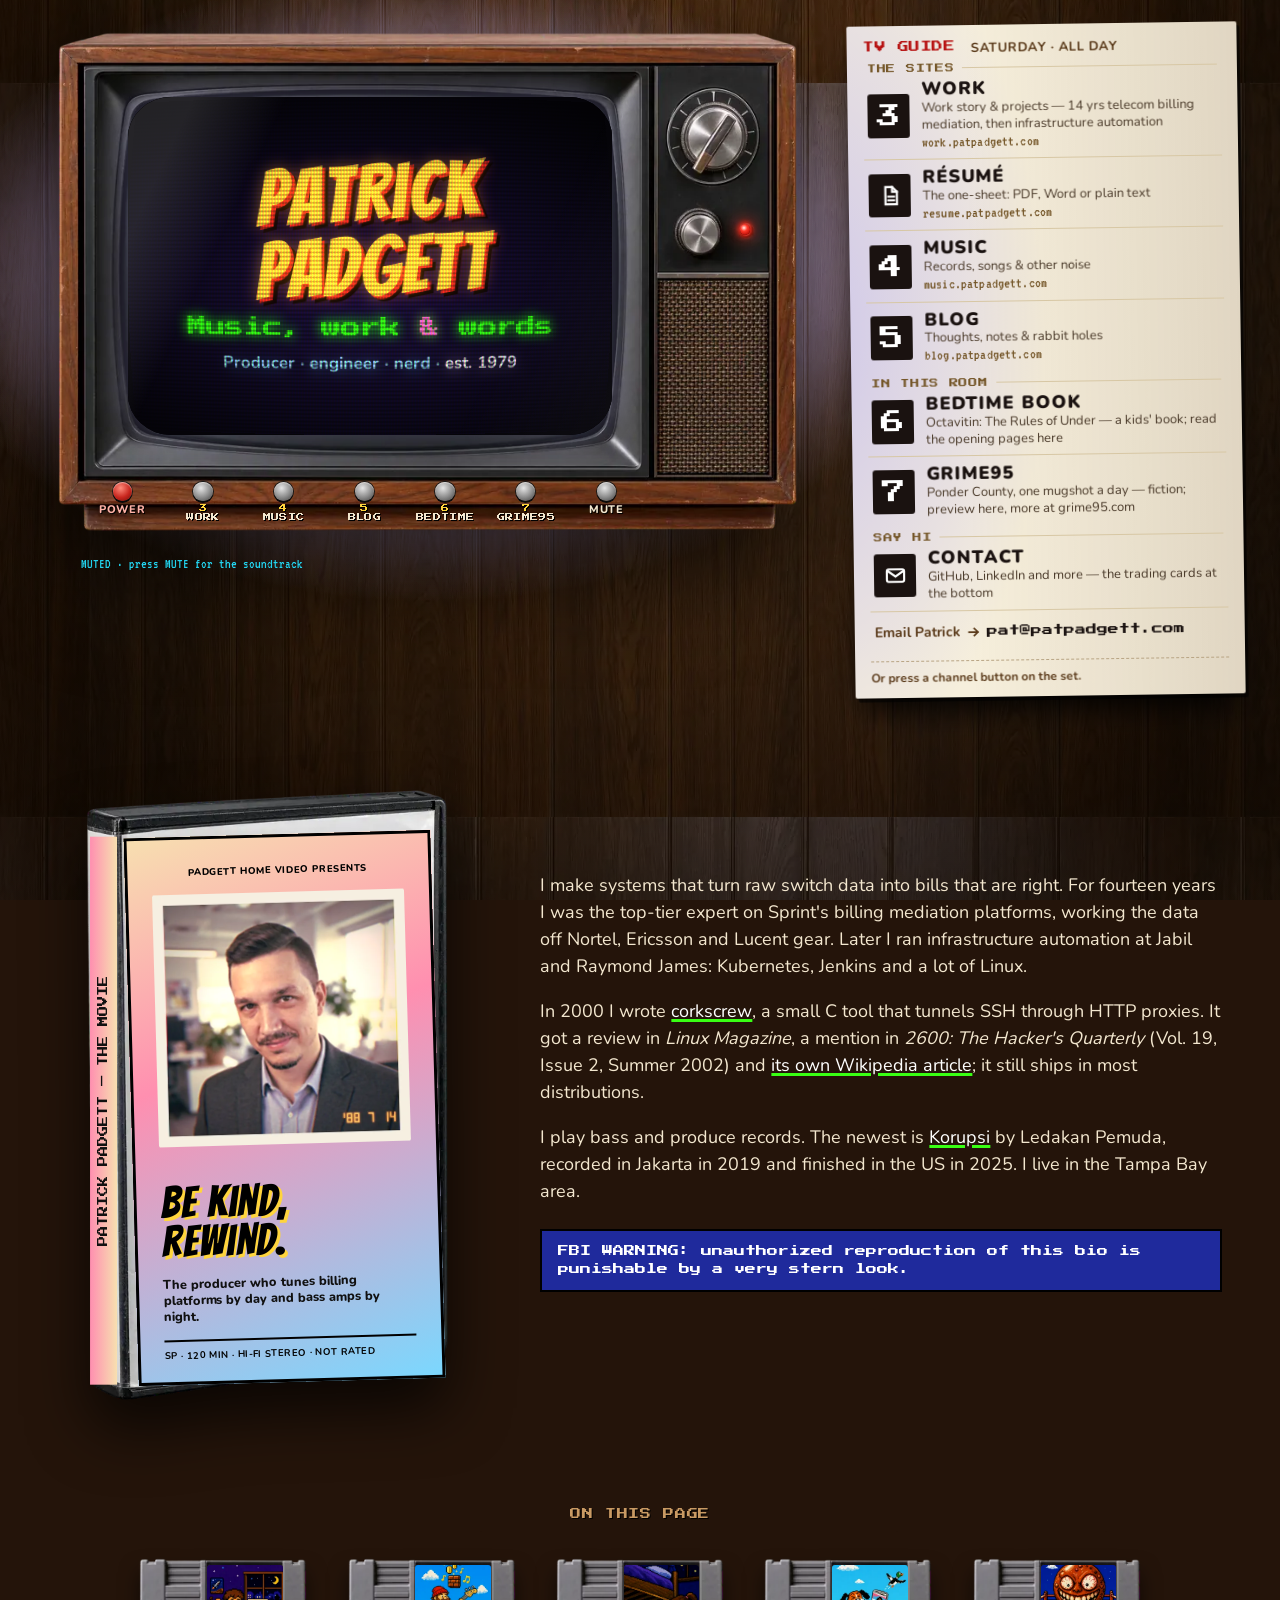
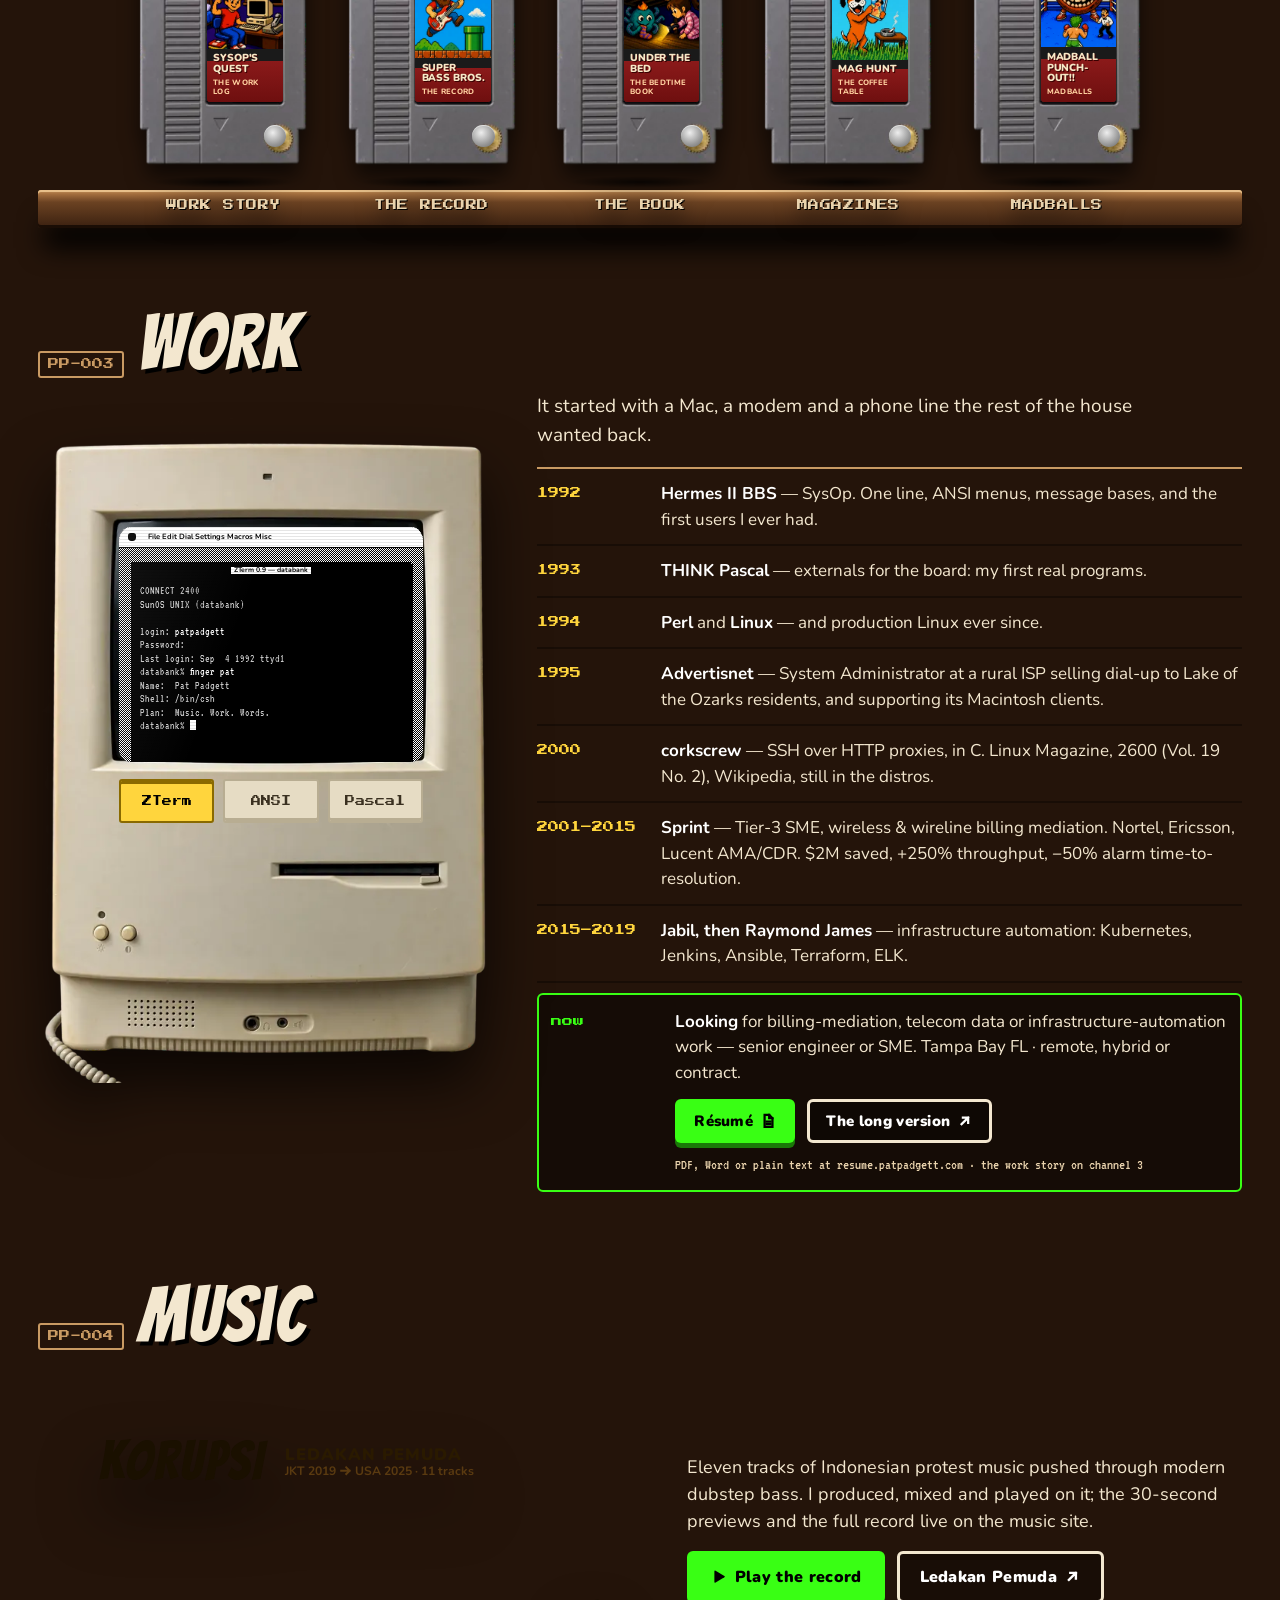
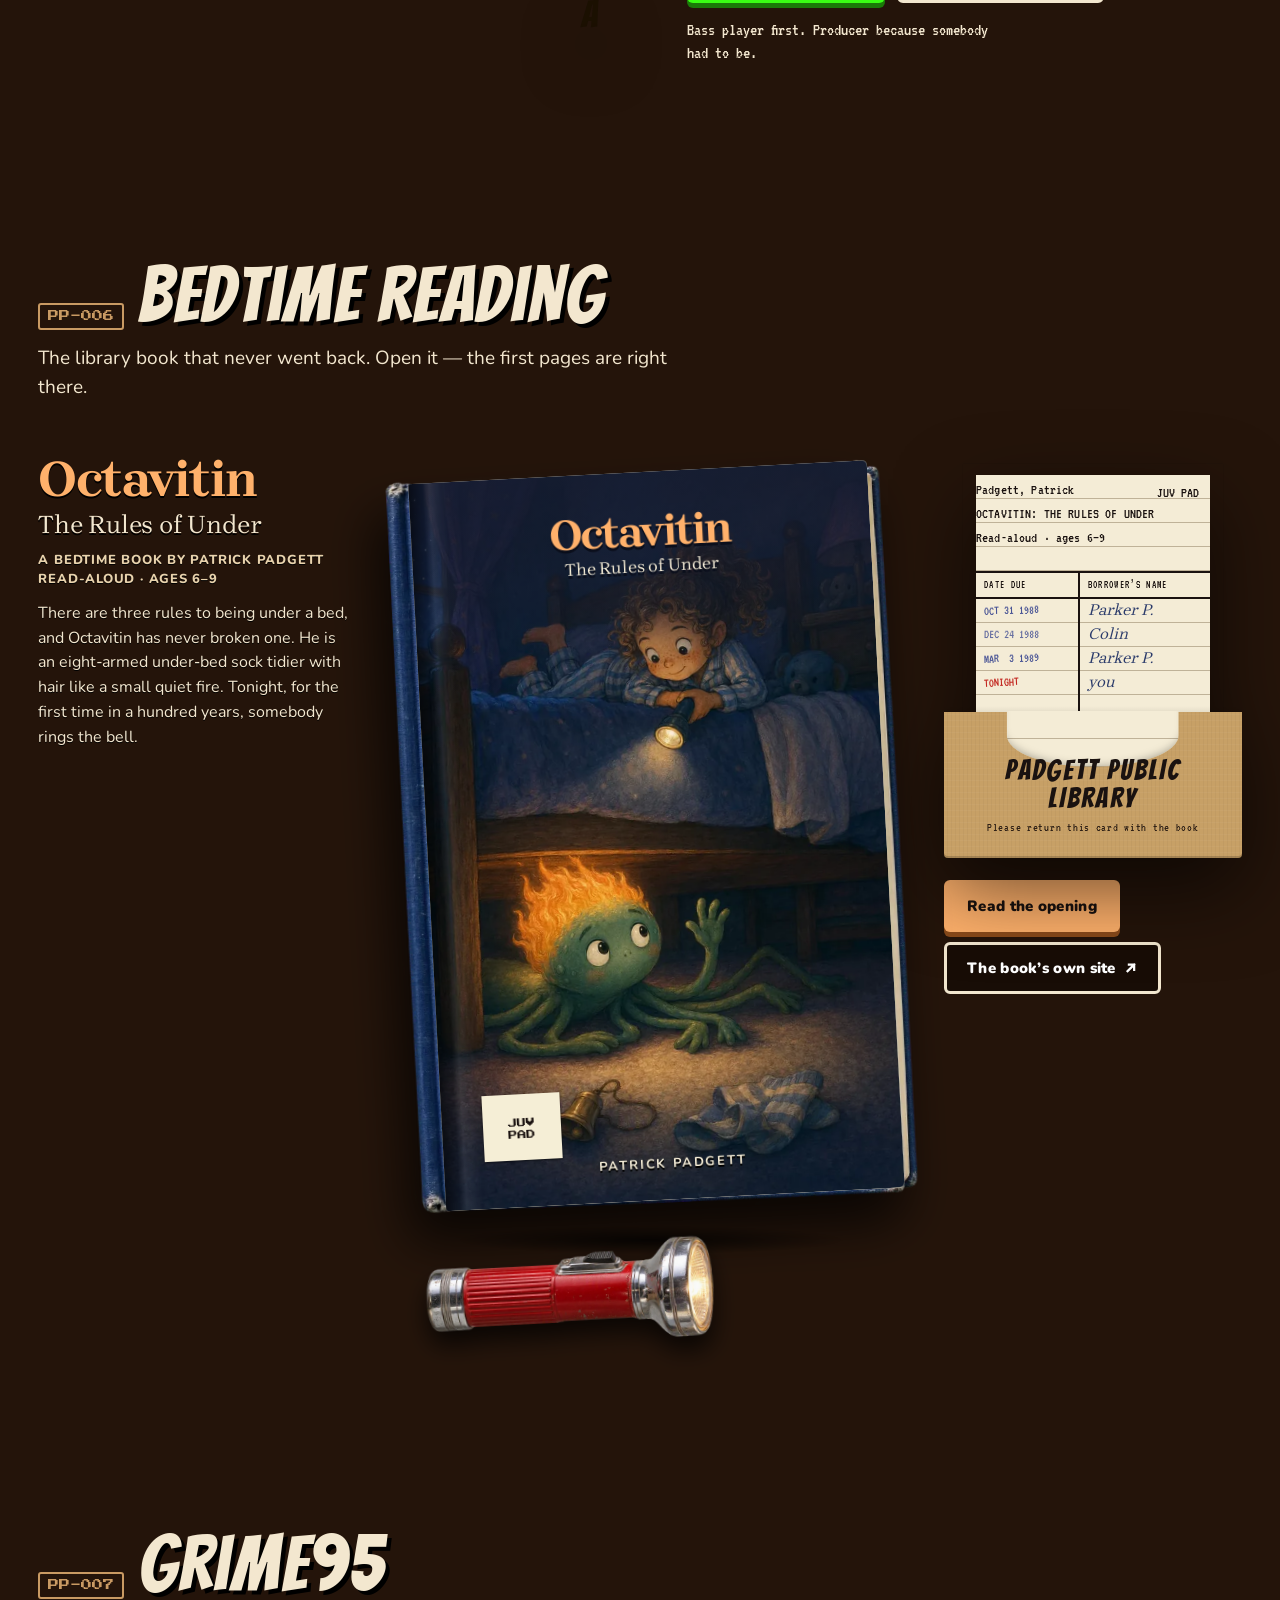
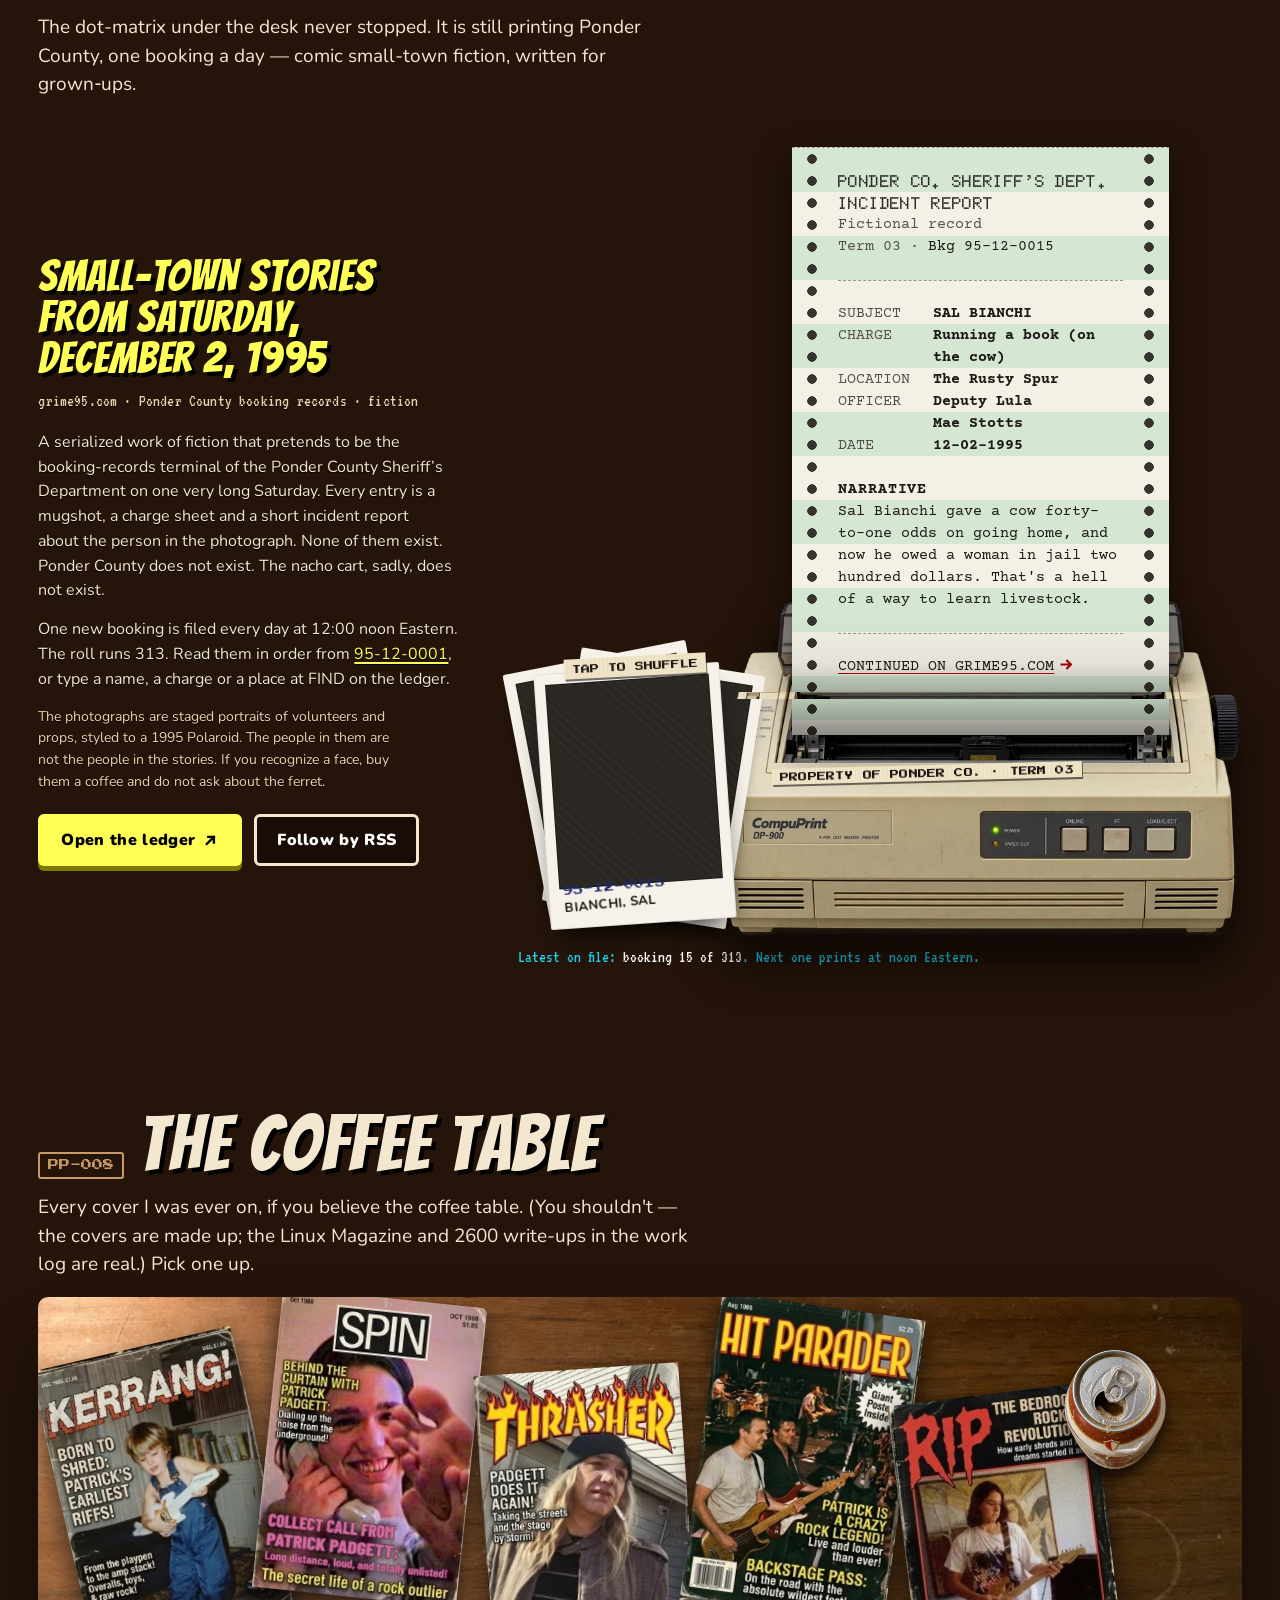
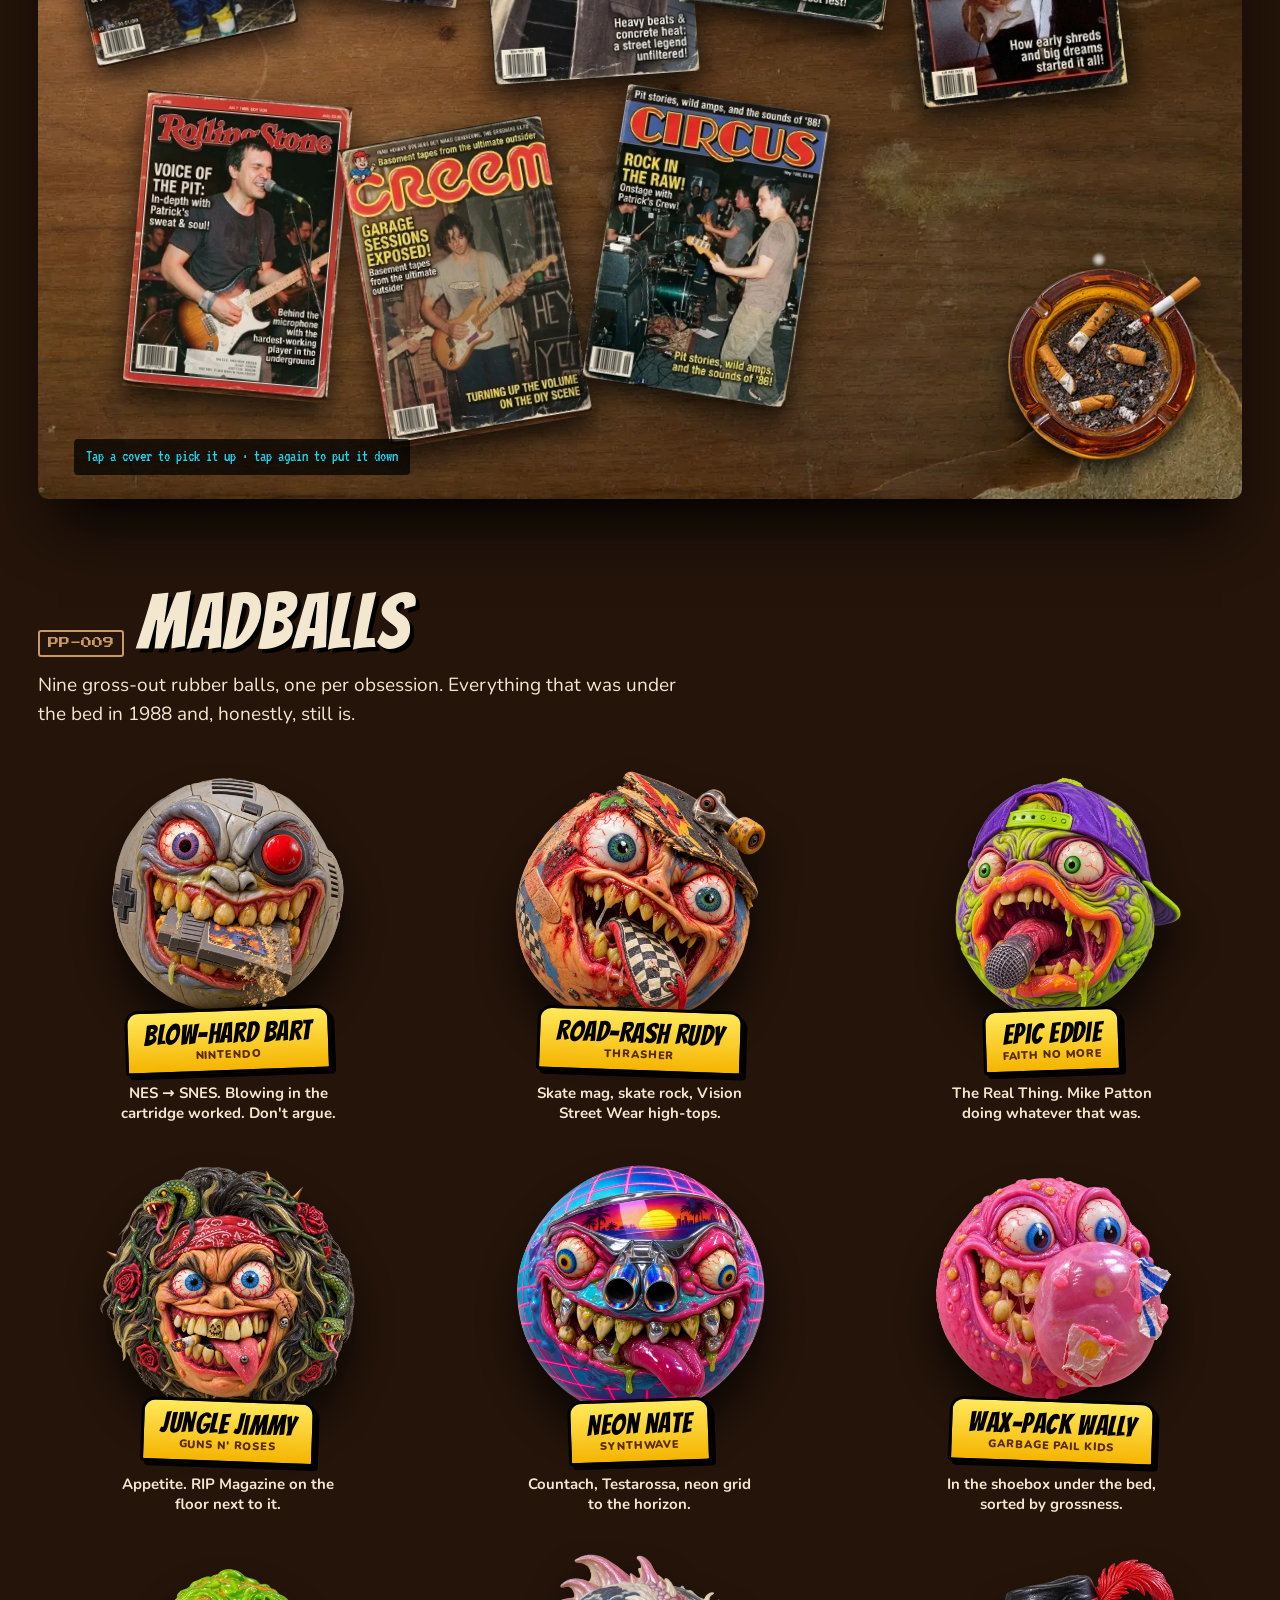
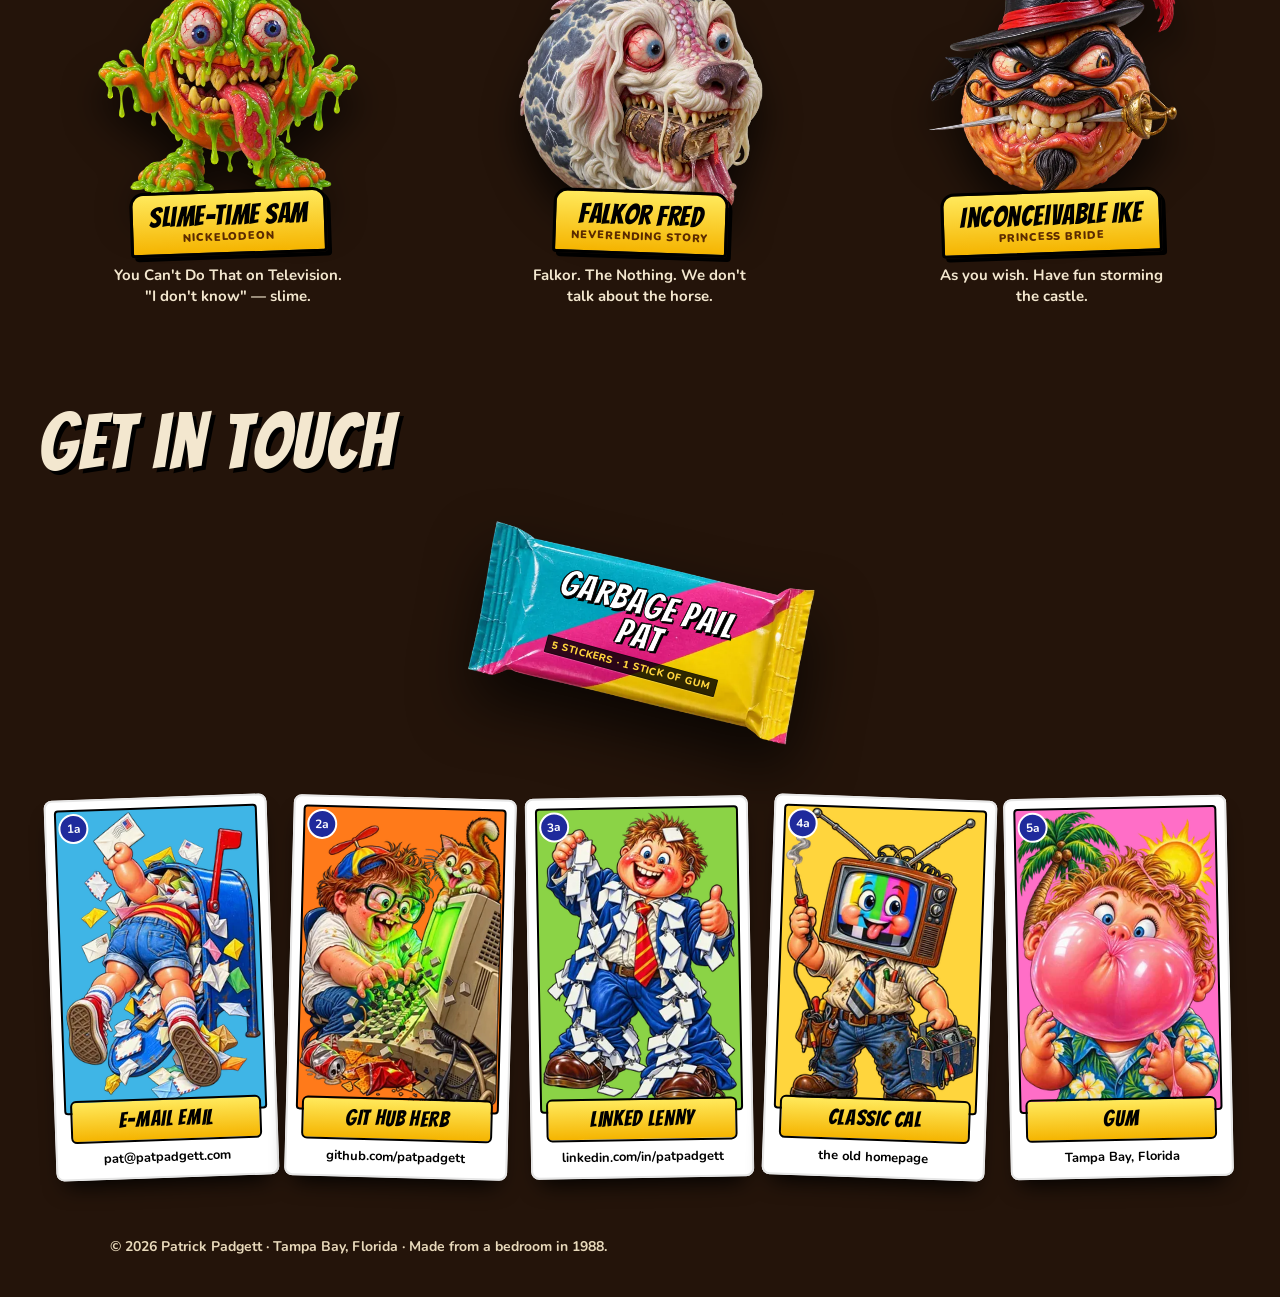
==== commit d78e3e01: "grime95 desk: sheet mounted on the pixel-scanned paper path (bail bar in front, pins on the tractors" ====
--- a/index.html
+++ b/index.html
@@ -26,7 +26,7 @@
 <link rel="icon" href="/favicon.ico" sizes="32x32">
 <link rel="icon" type="image/png" sizes="512x512" href="/assets/icon-512.png">
 <link rel="apple-touch-icon" href="/assets/apple-touch-icon.png">
-<script type="application/ld+json">{"@context": "https://schema.org", "@type": "Person", "name": "Patrick Padgett", "url": "https://patpadgett.com/", "image": "https://patpadgett.com/assets/portrait-film.webp", "jobTitle": "Telecom Billing Mediation & Infrastructure Automation Engineer", "email": "mailto:pat@patpadgett.com", "address": {"@type": "PostalAddress", "addressRegion": "FL", "addressCountry": "US"}, "sameAs": ["https://github.com/patpadgett", "https://www.linkedin.com/in/patpadgett", "https://work.patpadgett.com/", "https://music.patpadgett.com/", "https://blog.patpadgett.com/"], "knowsAbout": ["Telecom billing mediation", "Nortel/Ericsson/Lucent AMA", "Kubernetes", "Jenkins", "Ruby on Rails", "Bass guitar", "Music production"]}</script>
+<script type="application/ld+json">{"@context": "https://schema.org", "@type": "Person", "name": "Patrick Padgett", "url": "https://patpadgett.com/", "image": "https://patpadgett.com/assets/portrait-film.webp", "jobTitle": "Telecom Billing Mediation & Infrastructure Automation Engineer", "email": "mailto:pat@patpadgett.com", "address": {"@type": "PostalAddress", "addressRegion": "FL", "addressCountry": "US"}, "sameAs": ["https://github.com/patpadgett", "https://www.linkedin.com/in/patpadgett", "https://resume.patpadgett.com/", "https://work.patpadgett.com/", "https://music.patpadgett.com/", "https://blog.patpadgett.com/", "https://grime95.com/"], "knowsAbout": ["Telecom billing mediation", "Nortel/Ericsson/Lucent AMA", "Kubernetes", "Jenkins", "Ruby on Rails", "Bass guitar", "Music production"]}</script>
 <script type="application/ld+json">{"@context": "https://schema.org", "@type": "SoftwareApplication", "name": "corkscrew", "url": "https://github.com/patpadgett/corkscrew", "sameAs": "https://en.wikipedia.org/wiki/Corkscrew_(program)", "applicationCategory": "DeveloperApplication", "operatingSystem": "Unix", "datePublished": "2000", "author": {"@type": "Person", "name": "Patrick Padgett", "url": "https://patpadgett.com/"}}</script>
 <script type="application/ld+json">{"@context": "https://schema.org", "@type": "Book", "name": "Octavitin: The Rules of Under", "url": "https://octavitin.patpadgett.com/", "author": {"@type": "Person", "name": "Patrick Padgett", "url": "https://patpadgett.com/"}, "typicalAgeRange": "6-9"}</script>
 <script type="application/ld+json">{"@context": "https://schema.org", "@type": "WebSite", "name": "Patrick Padgett", "url": "https://patpadgett.com/", "description": "Music, work and words from Patrick Padgett."}</script>
@@ -176,7 +176,7 @@
         <li><b>2000</b><span><strong>corkscrew</strong> — SSH over HTTP proxies, in C. Linux Magazine, 2600 (Vol. 19 No. 2), Wikipedia, still in the distros.</span></li>
         <li><b>2001–2015</b><span><strong>Sprint</strong> — Tier-3 SME, wireless &amp; wireline billing mediation. Nortel, Ericsson, Lucent AMA/CDR. $2M saved, +250% throughput, −50% alarm time-to-resolution.</span></li>
         <li><b>2015–2019</b><span><strong>Jabil, then Raymond James</strong> — infrastructure automation: Kubernetes, Jenkins, Ansible, Terraform, ELK.</span></li>
-        <li><b>now</b><span><strong>Looking</strong> for billing-mediation, telecom data or infrastructure-automation work — senior engineer or SME. Tampa Bay FL · remote, hybrid or contract. <a href="https://resume.patpadgett.com/">Résumé (PDF)<span class="ico-wrap"> <svg class="ico" aria-hidden="true"><use href="#i-right"/></svg></span></a> · <a href="https://work.patpadgett.com">the long version on channel 3<span class="ico-wrap"> <svg class="ico" aria-hidden="true"><use href="#i-right"/></svg></span></a></span></li>
+        <li><b>now</b><span><strong>Looking</strong> for billing-mediation, telecom data or infrastructure-automation work — senior engineer or SME. Tampa Bay FL · remote, hybrid or contract.<span class="log__doors"><a class="btn btn--slime btn--sm" href="https://resume.patpadgett.com/">Résumé<span class="ico-wrap"> <svg class="ico" aria-hidden="true"><use href="#i-doc"/></svg></span></a><a class="btn btn--ghost btn--sm" href="https://work.patpadgett.com">The long version<span class="ico-wrap"> <svg class="ico" aria-hidden="true"><use href="#i-ne"/></svg></span></a><small>PDF, Word or plain text at resume.patpadgett.com · the work story on channel 3</small></span></span></li>
       </ol>
     </div>
   </div>
@@ -254,53 +254,58 @@
 <!-- ===== GRIME95 ===== -->
 <section class="sec sec--grime" id="grime95" aria-labelledby="grime-h" tabindex="-1">
   <div class="sec__head"><span class="sec__cart" aria-hidden="true">PP-007</span><h2 id="grime-h">grime95</h2></div>
-  <p class="sec__lede">The dot-matrix under the desk never stopped. It is still printing Ponder County, one booking a day — comic small-town fiction, written for grown-ups.</p>
+  <p class="sec__lede">The dot-matrix under the desk never stopped. It is still printing Ponder County, one booking a day — comic small-town fiction, written for grown&#8209;ups.</p>
   <div class="grime">
     <div class="grime__pitch">
-      <p class="grime__title"><a href="https://grime95.com/">grime95!</a><span>Small-town stories from Saturday, December 2, 1995</span></p>
+      <p class="grime__title">Small-town stories from Saturday, December&nbsp;2, 1995<span>grime95.com · Ponder&nbsp;County booking&nbsp;records · fiction</span></p>
       <p class="grime__line">A serialized work of fiction that pretends to be the booking-records terminal of the Ponder County Sheriff’s Department on one very long Saturday. Every entry is a mugshot, a charge sheet and a short incident report about the person in the photograph. None of them exist. Ponder County does not exist. The nacho cart, sadly, does not exist.</p>
       <p class="grime__line">One new booking is filed every day at 12:00 noon Eastern. The roll runs 313. Read them in order from <a href="https://grime95.com/rec/95-12-0001/">95-12-0001</a>, or type a name, a charge or a place at FIND on the ledger.</p>
       <p class="grime__line grime__line--fine">The photographs are staged portraits of volunteers and props, styled to a 1995 Polaroid. The people in them are not the people in the stories. If you recognize a face, buy them a coffee and do not ask about the ferret.</p>
       <p class="grime__ctas"><a class="btn btn--slime btn--grime" href="https://grime95.com/">Open the ledger<span class="ico-wrap"> <svg class="ico" aria-hidden="true"><use href="#i-ne"/></svg></span></a><a class="btn btn--ghost" href="https://grime95.com/feed.xml">Follow by RSS</a></p>
     </div>
-    <div class="desk" id="desk">
-      <button class="stack" id="stack" type="button" aria-label="Booking photographs, three most recent. Press to shuffle: the next photo comes to the top and the printer prints its report." aria-describedby="desk-status">
-        <figure class="polaroid" data-i="0">
-          <span class="polaroid__frame"><img class="polaroid__img" src="https://grime95.com/assets/mugshots/image03.jpg" width="1678" height="2074" alt="Booking photograph: Billy Ray Thornton. Fiction." loading="lazy" decoding="async"></span>
-          <figcaption class="polaroid__cap"><b>95-12-0005</b><span>THORNTON, BILLY RAY</span></figcaption>
-        </figure>
-        <figure class="polaroid" data-i="1">
-          <span class="polaroid__frame"><img class="polaroid__img" src="https://grime95.com/assets/mugshots/image01.jpg" width="1694" height="2124" alt="Booking photograph: Earl Griggs. Fiction." loading="lazy" decoding="async"></span>
-          <figcaption class="polaroid__cap"><b>95-12-0004</b><span>GRIGGS, EARL</span></figcaption>
-        </figure>
-        <figure class="polaroid" data-i="2">
-          <span class="polaroid__frame"><img class="polaroid__img" src="https://grime95.com/assets/mugshots/image08.jpg" width="667" height="800" alt="Booking photograph: Norma June Wiley. Fiction." loading="lazy" decoding="async"></span>
-          <figcaption class="polaroid__cap"><b>95-12-0003</b><span>WILEY, NORMA JUNE</span></figcaption>
-        </figure>
-        <span class="stack__hint" aria-hidden="true">TAP TO SHUFFLE</span>
-      </button>
-      <div class="printer" id="printer">
-        <div class="printer__slot">
-          <a class="paper" id="paper" href="https://grime95.com/rec/95-12-0005/" aria-label="Latest booking report on grime95.com">
-            <p class="paper__hd">Ponder Co. Sheriff’s Dept.<br>Incident Report<small>Fictional record · Terminal 03 · <i id="paper-bkg">Booking 95-12-0005</i></small></p>
-            <dl class="paper__grid" id="paper-grid">
-              <dt>Subject</dt><dd id="p-subject">BILLY RAY THORNTON</dd>
-              <dt>AKA</dt><dd id="p-aka">—</dd>
-              <dt>Charge</dt><dd id="p-charge">Disorderly conduct; assault with currency</dd>
-              <dt>Location</dt><dd id="p-location">Sunset Lanes</dd>
-              <dt>Officer</dt><dd id="p-officer">Sheriff Ponder</dd>
-              <dt>Date</dt><dd id="p-date">12-02-1995</dd>
-            </dl>
-            <h3>Narrative</h3>
-            <div class="paper__narr" id="p-narr"><p>Billy Ray Thornton (no relation) adjusted his crooked yellow aviators and sighed as the bondsman snapped his photo.</p><p>“So, Billy Ray,” the bondsman smirked, “what’d you do this time?”</p></div>
-            <p class="paper__more"><span>Continued on grime95.com →</span></p>
-          </a>
-        </div>
-        <img class="printer__plate" src="assets/plates/printer-s.webp" srcset="assets/plates/printer-s.webp 768w, assets/plates/printer-m.webp 1200w, assets/plates/printer.webp 1536w" sizes="(max-width:960px) 92vw, 46vw" width="1536" height="1024" alt="" loading="lazy">
-        <p class="printer__tag" aria-hidden="true">PROPERTY OF PONDER CO. · TERM 03</p>
-      </div>
-      <p class="desk__status" id="desk-status" role="status">Latest on file: <b>booking 5 of 313</b>. Next one prints at noon Eastern.</p>
-    </div>
+<!-- grime-seed:start — written by tools/grime_seed.py from grime95.com/ledger.json; grime.js refreshes it live -->
+<div class="desk" id="desk">
+  <button class="stack" id="stack" type="button" aria-label="Booking photographs, three most recent. Press to shuffle: the next photo comes to the top and the printer prints its report." aria-describedby="desk-status">
+    <figure class="polaroid" data-i="0">
+      <span class="polaroid__frame"><img class="polaroid__img" src="https://grime95.com/assets/mugshots/IMG_20250613_131012765.jpg" width="617" height="736" alt="Booking photograph: Sal Bianchi. Fiction." loading="lazy" decoding="async"></span>
+      <figcaption class="polaroid__cap"><b>95-12-0015</b><span>BIANCHI, SAL</span></figcaption>
+    </figure>
+    <figure class="polaroid" data-i="1">
+      <span class="polaroid__frame"><img class="polaroid__img" src="https://grime95.com/assets/mugshots/IMG_20250105_014436271.jpg" width="710" height="900" alt="Booking photograph: Carla Beeson. Fiction." loading="lazy" decoding="async"></span>
+      <figcaption class="polaroid__cap"><b>95-12-0014</b><span>BEESON, CARLA</span></figcaption>
+    </figure>
+    <figure class="polaroid" data-i="2">
+      <span class="polaroid__frame"><img class="polaroid__img" src="https://grime95.com/assets/mugshots/IMG_20250613_131000582.jpg" width="616" height="720" alt="Booking photograph: Mason Ealy. Fiction." loading="lazy" decoding="async"></span>
+      <figcaption class="polaroid__cap"><b>95-12-0013</b><span>EALY, MASON</span></figcaption>
+    </figure>
+    <span class="stack__hint" aria-hidden="true">TAP TO SHUFFLE</span>
+  </button>
+  <div class="printer" id="printer">
+    <div class="printer__slot">
+      <a class="paper" id="paper" href="https://grime95.com/rec/95-12-0015/" aria-label="Booking 95-12-0015, Sal Bianchi. Read the full report on grime95.com">
+        <p class="paper__hd"><span class="paper__dept">Ponder Co. Sheriff’s Dept.</span><span class="paper__form">Incident Report</span><small><span>Fictional record</span><span><span class="paper__term">Term&nbsp;03 · </span><i id="paper-bkg">Bkg&nbsp;95-12-0015</i></span></small></p>
+        <dl class="paper__grid" id="paper-grid">
+          <dt>Subject</dt><dd id="p-subject">SAL BIANCHI</dd>
+          <dt id="p-aka-dt" hidden>AKA</dt><dd id="p-aka" hidden>&mdash;</dd>
+          <dt>Charge</dt><dd id="p-charge">Running a book (on the cow)</dd>
+          <dt>Location</dt><dd id="p-location">The Rusty Spur</dd>
+          <dt class="f-officer">Officer</dt><dd class="f-officer" id="p-officer">Deputy Lula Mae Stotts</dd>
+          <dt class="f-date">Date</dt><dd class="f-date" id="p-date">12-02-1995</dd>
+        </dl>
+        <h3>Narrative</h3>
+        <div class="paper__narr" id="p-narr"><p>Sal Bianchi gave a cow forty-to-one odds on going home, and now he owed a woman in jail two hundred dollars. That&#x27;s a hell of a way to learn livestock.</p></div>
+        <p class="paper__more"><span>Continued on grime95.com<span class="ico-wrap"> <svg class="ico" aria-hidden="true"><use href="#i-right"/></svg></span></span></p>
+      </a>
+    </div>
+    <div class="printer__body">
+      <img class="printer__plate" src="assets/plates/printer-s.webp" srcset="assets/plates/printer-s.webp 768w, assets/plates/printer-m.webp 1200w, assets/plates/printer.webp 1536w" sizes="(max-width:960px) 92vw, 46vw" width="1536" height="1024" alt="" loading="lazy">
+      <span class="printer__bail" aria-hidden="true"><img src="assets/plates/printer-s.webp" srcset="assets/plates/printer-s.webp 768w, assets/plates/printer-m.webp 1200w, assets/plates/printer.webp 1536w" sizes="(max-width:960px) 92vw, 46vw" width="1536" height="1024" alt="" loading="lazy"></span>
+      <p class="printer__tag" aria-hidden="true">PROPERTY OF PONDER CO.<span class="printer__tag-term"> · TERM 03</span></p>
+    </div>
+  </div>
+  <p class="desk__status" id="desk-status" role="status">Latest on file: <b>booking 15 of 313</b>. Next one prints at noon Eastern.</p>
+</div>
+<!-- grime-seed:end -->
   </div>
 </section>
 
--- a/styles.css
+++ b/styles.css
@@ -346,6 +346,13 @@
 .log li a{color:var(--slime);text-decoration-thickness:2px}
 .log li:last-child{background:#00000066;border:2px solid var(--slime);border-radius:6px;padding:14px 12px;margin-top:10px}
 .log li:last-child b{color:var(--slime)}
+.log__doors{display:flex;flex-wrap:wrap;align-items:stretch;gap:10px 12px;margin-top:14px}
+.log__doors small{flex-basis:100%;margin-top:2px;font:400 15px/1.35 var(--term);color:#e9d3ad;text-wrap:pretty}
+.btn--sm{min-height:44px;padding:0 16px;font-size:15px}
+/* the doors are buttons, not log links: undo the link rules above (.log li a outranks .btn--slime) */
+.log li .log__doors a{display:inline-flex;padding:0 16px;margin:0;line-height:1;text-decoration:none}
+.log li .log__doors .btn--slime{color:#000}
+.log li .log__doors .btn--ghost{color:#fff}
 
 /* CONTACT — the wax pack */
 .pack{padding:clamp(56px,8vw,110px) 0 0;display:grid;grid-template-columns:1fr;gap:clamp(18px,3vw,36px);align-items:center}
--- a/grime.css
+++ b/grime.css
@@ -1,84 +1,106 @@
 /* PP-007 · grime95 — the dot-matrix under the desk still prints Ponder County.
-   Plate: assets/plates/printer.webp (1536×1024, beige 9-pin, lid open, empty slot). Measured slot: x 10%→87%, y 28%→51%;
-   the sheet's lower edge is tucked at the platen top, y≈36% of the plate = 24% of the plate WIDTH (3:2 plate); slot 13%→87% so the pin holes sit on the sprockets.
+   Plate: assets/plates/printer.webp (1536×1024, beige 9-pin, acoustic lid raised, empty bay). Measured by pixel scan
+   (tools/plate_paperpath.py, tools/plate_pins.py, tools/plate_scan.py), as % of the PLATE: lid lower edge / rear ledge
+   y 25→28.5%, paper-bail bar y 29.4%, platen rubber y 30→35%, print head y 41→48%, front lip y 48.5%, housing feet y 97%;
+   bay opening x 13→87%; tractor pin columns x 17.7% (16.3→19.0) and 82.3% (80.9→83.6).
+   Paper path (a real 9-pin, lid up): the sheet comes over the platen, is held to it by the bail bar, and stands up in
+   front of the raised lid; the print head sits in front of the sheet at the print line. So the sheet is drawn over the
+   plate down to the print-head line (41%), and the
+   plate is drawn AGAIN clipped to the bail bar (28.6→30.6%, .printer__bail) in front of the sheet, so the bar holds the
+   paper to the platen the way the machine would; below the print line the housing is simply in front. The pin-hole columns ride the tractor pins.
+   Vertical: a 3:2 plate, so % of plate HEIGHT × 2/3 = % of plate WIDTH; the plate is pulled up under the sheet by
+   margin-top:-27.3% (= 41% × 2/3), which puts the print-head line exactly on the slot's bottom edge.
    Paper = grime95's own green-bar printout (Courier Prime + Doto, --bar/--paper/--ink from grime95.com/styles.css), so the
-   record looks identical to the one on the terminal. Polaroid stands to the left of the printer. */
+   record looks identical to the one on the terminal. The Polaroid stack lies on the desk to the left of the printer. */
 @font-face{font-family:'Courier Prime';font-weight:400;src:url(assets/fonts/CourierPrime-400.woff2) format('woff2');font-display:swap}
 @font-face{font-family:'Courier Prime';font-weight:700;src:url(assets/fonts/CourierPrime-700.woff2) format('woff2');font-display:swap}
 @font-face{font-family:'Courier Prime';font-weight:400;font-style:italic;src:url(assets/fonts/CourierPrime-Italic.woff2) format('woff2');font-display:swap}
 @font-face{font-family:'Doto';font-weight:400 900;src:url(assets/fonts/Doto-var.woff2) format('woff2');font-display:swap}
 
-.sec--grime{--gpaper:#f3f0e6;--gbar:#d5e6d3;--gink:#1c1a17;--gink-soft:#55504a;--grule:#9a958a;--gblue:#0000aa;--gyellow:#ffff55;--type:'Courier Prime','Courier New',monospace;--dot:'Doto',var(--type)}
+.sec--grime{--gpaper:#f3f0e6;--gbar:#d5e6d3;--gink:#1c1a17;--gink-soft:#55504a;--grule:#9a958a;--gblue:#0000aa;--gyellow:#ffff55;--type:'Courier Prime','Courier New',monospace;--dot:'Doto',var(--type);
+  --head-w:27.3%;   /* the print-head line: 41% of plate height = 27.3% of plate width (3:2); the slot's clip ends here */
+  --pins:5.3%}      /* pin-hole column centre, % of the sheet's width (17.7% / 82.3% of the plate) */
 .sec--grime:focus{outline:none}
-.grime{display:grid;grid-template-columns:minmax(0,.8fr) minmax(0,1.35fr);gap:clamp(24px,4vw,64px);align-items:start;padding:clamp(8px,2vw,24px) 0 clamp(28px,4vw,56px)}
+.grime{display:grid;grid-template-columns:minmax(0,.8fr) minmax(0,1.35fr);gap:clamp(24px,4vw,64px);align-items:center;padding:clamp(8px,2vw,24px) 0 clamp(28px,4vw,56px)}
 
 /* pitch: the about copy, set in the room's voice */
 .grime__pitch{display:grid;gap:14px;align-content:start;padding-top:12px}
-.grime__title{margin:0 0 4px;font:400 clamp(44px,5vw,72px)/.9 var(--disp);letter-spacing:.02em;color:var(--gyellow);text-shadow:4px 4px 0 #000}
-.grime__title a{color:inherit;text-decoration:none}
-@media(hover:hover){.grime__title a:hover{text-decoration:underline;text-decoration-thickness:4px;text-decoration-color:var(--gblue);text-underline-offset:6px}}.grime__title a:focus-visible{text-decoration:underline;text-decoration-thickness:4px;text-decoration-color:var(--gblue);text-underline-offset:6px}
-.grime__title span{display:block;margin-top:10px;font:800 12px/1.45 var(--body);letter-spacing:.08em;text-transform:uppercase;color:#e9d3ad;text-shadow:0 1px 0 #000}
-.grime__line{margin:0;font:400 16px/1.55 var(--body);color:var(--cream);max-width:44ch;text-shadow:0 1px 0 #000}
-.grime__line a{color:var(--gyellow);text-decoration-thickness:2px;text-underline-offset:3px;display:inline-block;padding:.25em 0;margin:-.25em 0}
+.grime__title{margin:0 0 4px;font:400 clamp(30px,3.4vw,46px)/.95 var(--disp);letter-spacing:.02em;color:var(--gyellow);text-shadow:4px 4px 0 #000;text-wrap:balance}
+.grime__title span{display:block;margin-top:10px;font:400 17px/1.3 var(--term);letter-spacing:.01em;color:#e9d3ad;text-shadow:0 1px 0 #000}
+.grime__line{margin:0;font:400 16px/1.55 var(--body);color:var(--cream);max-width:44ch;text-shadow:0 1px 0 #000;text-wrap:pretty}
+.grime__line a{color:var(--gyellow);text-decoration-thickness:2px;text-underline-offset:3px;display:inline-block;padding:.7em 0;margin:-.7em 0}
 .grime__line--fine{font-size:14px;color:#e9d3ad}
 .grime__ctas{display:flex;flex-wrap:wrap;gap:12px;margin:8px 0 0}
 .btn--grime{background:var(--gyellow);color:#000;box-shadow:0 5px 0 #7a7a00}
 @media(hover:hover){.btn--grime:hover{box-shadow:0 3px 0 #7a7a00}}
 
-/* the desk: polaroid left, printer right, paper up out of the slot */
-.desk{position:relative;display:grid;grid-template-columns:minmax(0,.72fr) minmax(0,1.6fr);gap:clamp(12px,2vw,28px);align-items:start}
+/* the desk: Polaroids left, printer right, both standing on the same line */
+.desk{position:relative;display:grid;grid-template-columns:minmax(0,.62fr) minmax(0,1.6fr);gap:0;align-items:end}
 .desk__status{grid-column:1/-1;margin:6px 0 0;font:400 17px/1.35 var(--term);color:var(--cyan)}
 .desk__status b{font-weight:400;color:#fff}
 
-/* three most recent bookings, a stack of Polaroids; top one aligns with the top of the sheet, two fanned beneath */
-.stack{position:relative;display:block;width:min(78%,230px);justify-self:center;align-self:start;margin:6px 0 0;padding:0 0 52%;border:0;background:transparent;cursor:pointer;color:inherit;text-align:left;-webkit-tap-highlight-color:transparent;z-index:2}
+/* three most recent bookings, a pile of Polaroids on the desk beside the printer; the two older prints peek out above the top one. aspect-ratio holds the pile's foot (a card is 138% of its width; tilted, the lowest corner lands at 142%) */
+.stack{position:relative;display:block;width:min(92%,250px);aspect-ratio:100/143;justify-self:end;align-self:end;margin:0 -4% 3% 0;padding:0;border:0;background:transparent;cursor:pointer;color:inherit;text-align:left;-webkit-tap-highlight-color:transparent;z-index:2}
 .stack:focus-visible{outline:4px solid var(--slime);outline-offset:10px;border-radius:6px}
 .polaroid{position:absolute;left:0;top:0;width:100%;margin:0;background:#f6f2ea;padding:6% 6% 22%;border-radius:2px;box-shadow:0 18px 28px -12px rgba(0,0,0,.85),inset 0 0 0 1px rgba(0,0,0,.08);transform:translate(var(--x,0),var(--y,0)) rotate(var(--r,0deg));transition:transform .55s cubic-bezier(.16,1,.3,1),box-shadow .55s;will-change:transform}
 .polaroid[data-i="0"]{--x:0;--y:0;--r:-4deg;z-index:3}
-.polaroid[data-i="1"]{--x:-12%;--y:36%;--r:-11deg;z-index:2;box-shadow:0 12px 18px -10px rgba(0,0,0,.8)}
-.polaroid[data-i="2"]{--x:13%;--y:44%;--r:9deg;z-index:1;box-shadow:0 12px 18px -10px rgba(0,0,0,.8)}
+.polaroid[data-i="1"]{--x:-9%;--y:-5%;--r:-11deg;z-index:2;box-shadow:0 12px 18px -10px rgba(0,0,0,.8)}
+.polaroid[data-i="2"]{--x:10%;--y:-3%;--r:9deg;z-index:1;box-shadow:0 12px 18px -10px rgba(0,0,0,.8)}
 .polaroid[data-i="0"] .polaroid__img{filter:saturate(.86) contrast(1.06) sepia(.12)}
 .polaroid:not([data-i="0"]) .polaroid__img{filter:saturate(.7) contrast(1) sepia(.2) brightness(.92)}
-@media(hover:hover){.stack:hover .polaroid[data-i="0"]{--r:-2deg;--y:1%}}.stack:focus-visible .polaroid[data-i="0"]{--r:-2deg;--y:1%}
+@media(hover:hover){.stack:hover .polaroid[data-i="0"]{--r:-2deg;--y:-1%}}.stack:focus-visible .polaroid[data-i="0"]{--r:-2deg;--y:-1%}
 .polaroid.is-lifting{z-index:5!important;transform:translate(var(--x,0),calc(var(--y,0) - 10%)) rotate(var(--r,0deg)) scale(1.04)}
 .polaroid__frame{display:block;aspect-ratio:4/5;overflow:hidden;background:#0d0b0a;box-shadow:inset 0 0 0 1px rgba(0,0,0,.35)}
 .polaroid__img{display:block;width:100%;height:100%;object-fit:cover;object-position:50% 20%}
 .polaroid__cap{position:absolute;left:8%;right:8%;bottom:6%;display:grid;gap:5px;color:#1a1210;transform:rotate(-1.4deg)}
 .polaroid__cap b{font:400 10px/1 var(--pix);letter-spacing:.02em;color:#1f2a66}
 .polaroid__cap span{font:700 13px/1.15 var(--body);letter-spacing:.02em;text-transform:uppercase}
-.stack__hint{position:absolute;left:50%;bottom:-14px;transform:translateX(-50%) rotate(-1deg);padding:6px 8px 5px;background:#efe4c6;color:#1a1210;font:400 9px/1 var(--pix);white-space:nowrap;box-shadow:1px 2px 0 rgba(0,0,0,.55);z-index:4}
+/* the hint is a strip of tape across the top edge of the top print — on the border, never on the photograph */
+.stack__hint{position:absolute;left:50%;top:0;transform:translate(-50%,-60%) rotate(-3deg);padding:6px 8px 5px;background:#efe4c6;color:#1a1210;font:400 9px/1 var(--pix);white-space:nowrap;box-shadow:1px 2px 0 rgba(0,0,0,.55);z-index:4;background-image:repeating-linear-gradient(90deg,transparent 0 3px,rgba(0,0,0,.03) 3px 4px)}
 
-.printer{position:relative;min-width:0}
-.printer__plate{position:relative;display:block;width:100%;margin-top:-24%;filter:drop-shadow(0 26px 24px rgba(0,0,0,.75));z-index:1;pointer-events:none}
-/* the slot: clip window whose bottom edge is the paper lip; the sheet feeds up inside it */
-.printer__slot{position:relative;z-index:2;width:74%;margin:0 0 0 13%;overflow:hidden;padding-top:6px}
-.paper{position:relative;display:block;color:var(--gink);text-decoration:none;font:400 15px/22px var(--type);padding:22px 52px 30px;
+/* the printer: the sheet stands in the bay; the housing is drawn over its foot */
+.printer{position:relative;min-width:0;align-self:end}
+/* the bay: a clip window whose bottom edge is the bail line; the sheet rises inside it (x 13.8→86.1% of the plate: pin holes on the tractor pins) */
+.printer__slot{position:relative;z-index:2;width:72.3%;margin:0 0 0 13.8%;overflow:hidden;padding-top:6px;filter:drop-shadow(0 14px 16px rgba(0,0,0,.55))}
+.printer__body{position:relative;margin-top:calc(-1 * var(--head-w));pointer-events:none}
+.printer__plate{position:relative;display:block;width:100%;z-index:1;filter:drop-shadow(0 26px 24px rgba(0,0,0,.75))}
+/* the plate again, clipped to the bail bar (28.6→30.6% of its height), layered in front of the sheet: the bar holds the paper to the platen */
+.printer__bail{position:absolute;inset:0;z-index:3;clip-path:inset(28.6% 0 69.4% 0)}
+.printer__bail img{display:block;width:100%;height:auto}
+.paper{position:relative;display:block;color:var(--gink);text-decoration:none;font:400 15px/22px var(--type);padding:22px calc(var(--pins) + 26px) calc(13% + 8px);
   background:repeating-linear-gradient(to bottom,var(--gbar) 0 44px,var(--gpaper) 44px 88px);
   box-shadow:-8px 14px 18px -10px rgba(0,0,0,.6);
   transform-origin:50% 100%}
-.paper::before,.paper::after{content:"";position:absolute;top:0;bottom:0;width:26px;background:radial-gradient(circle at 50% 11px,#1a1210 0 4.5px,transparent 5px) 0 0/26px 22px repeat-y;opacity:.85}
-.paper::before{left:8px}.paper::after{right:8px}
+/* pin-feed margins: hole columns centred on the tractor pins */
+.paper::before,.paper::after{content:"";position:absolute;top:0;bottom:0;width:26px;margin-left:-13px;background:radial-gradient(circle at 50% 11px,#1a1210 0 4.5px,transparent 5px) 0 0/26px 22px repeat-y;opacity:.85}
+.paper::before{left:var(--pins)}.paper::after{left:calc(100% - var(--pins))}
 /* perforation across the top: the tear line of the previous sheet */
 .paper{border-top:1px dashed var(--grule)}
 .paper__hd{margin:0 0 22px;padding-bottom:22px;border-bottom:1px dashed var(--grule);font:900 17px/22px var(--dot);font-variation-settings:'ROND' 0;letter-spacing:.02em;text-transform:uppercase}
+.paper__dept,.paper__form{display:block}
+.paper__dept{text-wrap:balance}
 .paper__hd small{display:block;font:400 15px/22px var(--type);letter-spacing:0;text-transform:none;color:var(--gink-soft)}
+.paper__hd small>span{display:block;white-space:nowrap}
 .paper__hd small i{font-style:normal;color:var(--gink)}
 .paper__grid{display:grid;grid-template-columns:9ch 1fr;column-gap:1.5ch;margin:0 0 22px}
 .paper__grid dt{color:var(--gink-soft);text-transform:uppercase}
-.paper__grid dd{margin:0;font-weight:700}
+.paper__grid dd{margin:0;font-weight:700;text-wrap:pretty}
+.paper__grid [hidden]{display:none}
 .paper h3{margin:0;font:700 15px/22px var(--type);text-transform:uppercase;letter-spacing:.06em}
-.paper__narr p{margin:0 0 22px;max-width:60ch}
+.paper__narr p{margin:0 0 22px;max-width:60ch;text-wrap:pretty}
 .paper__narr p:last-child{margin-bottom:0}
 .paper__more{margin:22px 0 0;padding-top:22px;border-top:1px dashed var(--grule);color:var(--gink-soft)}
 .paper__more span{color:var(--gink);text-decoration:underline;text-decoration-color:#aa0000;text-underline-offset:3px;text-transform:uppercase}
+.paper__more .ico-wrap{text-decoration:none;margin-left:.35em}
+.paper__more .ico{stroke-width:3.4;color:#aa0000}
 @media(hover:hover){.paper:hover .paper__more span{color:#aa0000}}.paper:focus-visible .paper__more span{color:#aa0000}
 .paper:focus-visible{outline:4px solid var(--slime);outline-offset:-4px}
-/* the bail's shadow across the sheet where it leaves the platen */
-.printer__slot::after{content:"";position:absolute;left:0;right:0;bottom:0;height:34px;background:linear-gradient(180deg,transparent,rgba(0,0,0,.45));pointer-events:none;z-index:3}
-/* the label taped to the printer's face */
-.printer__tag{position:absolute;left:11%;bottom:12%;z-index:3;margin:0;padding:7px 10px 6px;background:#efe4c6;color:#1a1210;font:400 9px/1 var(--pix);letter-spacing:.02em;transform:rotate(-1.5deg);box-shadow:1px 2px 0 rgba(0,0,0,.55);background-image:repeating-linear-gradient(90deg,transparent 0 3px,rgba(0,0,0,.03) 3px 4px)}
+/* the sheet on the platen: the bail bar's shadow at the top of the wrap, the cylinder darkening toward the print line */
+.printer__slot::after{content:"";position:absolute;left:0;right:0;bottom:0;height:20%;background:linear-gradient(180deg,transparent 0,rgba(0,0,0,.06) 40%,rgba(0,0,0,.22) 62%,rgba(0,0,0,.34) 66%,rgba(0,0,0,.14) 70%,rgba(0,0,0,.42) 100%);pointer-events:none;z-index:3}
+/* the label taped to the flat deck between the bay lip (48.5%) and the nameplate / control panel (57%): ≤6% of the plate tall */
+.printer__tag{position:absolute;left:10%;top:49.6%;z-index:4;margin:0;padding:4px 8px 3px;background:#efe4c6;color:#1a1210;font:400 9px/1 var(--pix);letter-spacing:.02em;transform:rotate(-1.5deg);box-shadow:1px 2px 0 rgba(0,0,0,.55);background-image:repeating-linear-gradient(90deg,transparent 0 3px,rgba(0,0,0,.03) 3px 4px)}
 
-/* the one authored moment: the sheet feeds out of the slot when the desk scrolls into view */
+/* the one authored moment: the sheet feeds out of the bay when the desk scrolls into view */
 .js:not(.static):not(.grime-nojs) .paper{transform:translateY(102%)}
 .js .sec--grime.is-fed .paper{animation:gfeed 1.6s steps(32,end) forwards}
 .js.static .paper,.js.static .sec--grime.is-fed .paper{transform:none;animation:none}
@@ -96,10 +118,10 @@
   .grime{grid-template-columns:1fr;gap:28px;padding-top:0}
   .grime__pitch{padding-top:0}
   .grime__line{max-width:none}
-  .desk{grid-template-columns:minmax(0,.7fr) minmax(0,1.5fr);gap:14px}
-  .stack{width:min(100%,200px)}
-  .paper{font-size:13px;line-height:20px;padding:20px 40px 24px;background-size:auto 80px;background:repeating-linear-gradient(to bottom,var(--gbar) 0 40px,var(--gpaper) 40px 80px)}
-  .paper::before,.paper::after{width:22px;background-size:22px 20px;background-position:0 0}.paper::before{left:5px}.paper::after{right:5px}
+  .desk{grid-template-columns:minmax(0,.7fr) minmax(0,1.5fr);gap:8px}
+  .stack{width:min(100%,210px);margin-right:0}
+  .paper{font-size:13px;line-height:20px;padding:20px calc(var(--pins) + 22px) calc(13% + 6px);background:repeating-linear-gradient(to bottom,var(--gbar) 0 40px,var(--gpaper) 40px 80px)}
+  .paper::before,.paper::after{width:22px;margin-left:-11px;background-size:22px 20px}
   .paper__hd{font-size:16px;line-height:20px;margin-bottom:20px;padding-bottom:20px}
   .paper__hd small,.paper h3{font-size:13px;line-height:20px}
   .paper__grid{grid-template-columns:9ch 1fr;margin-bottom:20px}
@@ -108,14 +130,16 @@
 }
 @media(max-width:640px){
   .desk{grid-template-columns:1fr;justify-items:center}
-  .stack{margin:0 0 40px;width:min(60%,220px);justify-self:center}
+  .stack{margin:0 0 26px;width:min(58%,210px);justify-self:center}
   .printer{width:100%}
-  .printer__slot{width:74%;margin-left:13%}
-  .paper{padding:16px 30px 20px;font-size:12px;line-height:20px}
-  .paper::before,.paper::after{display:none}
-  .paper__grid{grid-template-columns:1fr}.paper__grid dt{margin-top:6px}.paper__grid dt:first-child{margin-top:0}
-  .printer__tag{font-size:8px}
-  .desk__status{justify-self:start;font-size:15px}
+  .paper{padding:16px calc(var(--pins) + 18px) calc(13% + 6px);font-size:12px;line-height:20px}
+  .paper::before,.paper::after{width:16px;margin-left:-8px;background-size:16px 20px;background-image:radial-gradient(circle at 50% 10px,#1a1210 0 3px,transparent 3.5px)}
+  .paper__grid{grid-template-columns:8ch 1fr;column-gap:1ch}
+  /* a phone's sheet is 26 characters wide: no officer/date rows; the report continues on grime95 */
+  .f-officer,.f-date,.paper__term{display:none}
+  .printer__tag{font-size:8px;padding:3px 6px 2px}
+  .printer__tag-term{display:none}
+  .desk__status{justify-self:start}
 }
 @media(prefers-reduced-motion:reduce){.paper,.paper.is-refed{animation:none!important;transform:none!important}}
 .grime ::selection{background:var(--gyellow);color:#000}
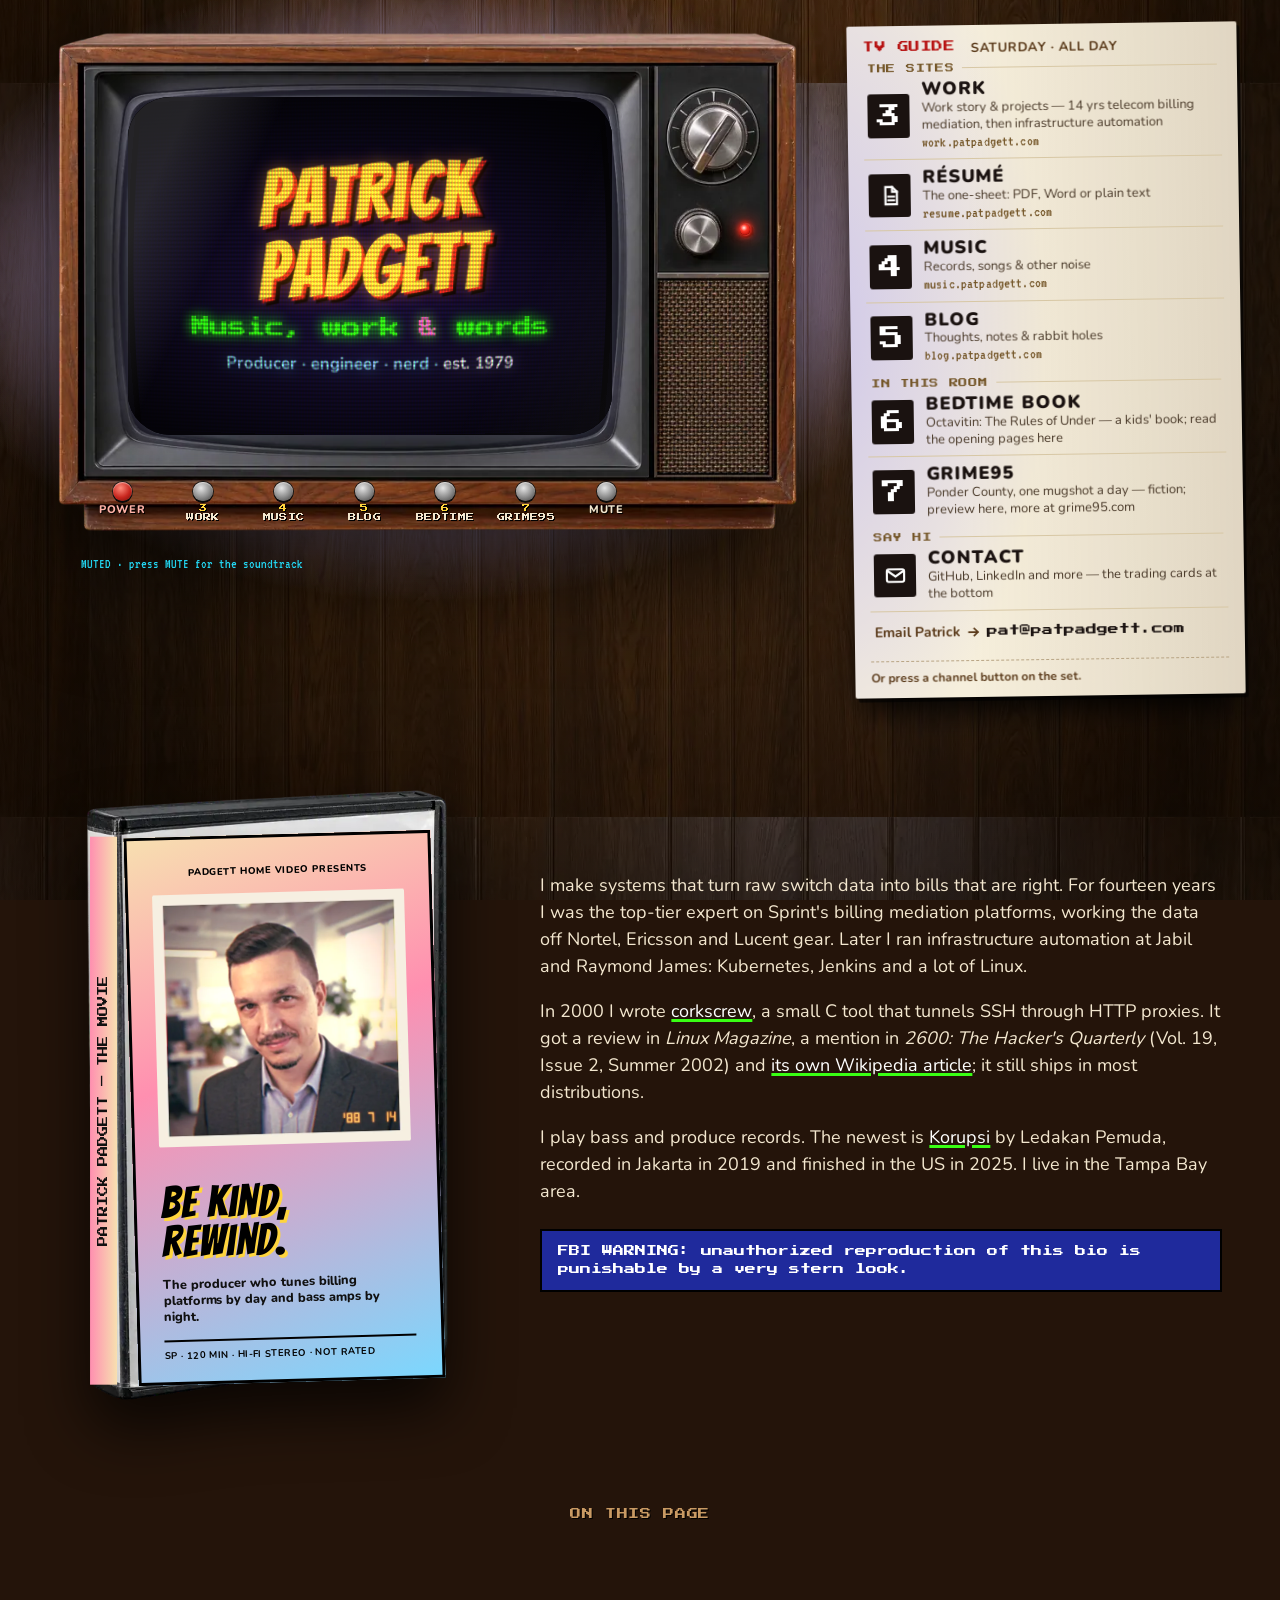
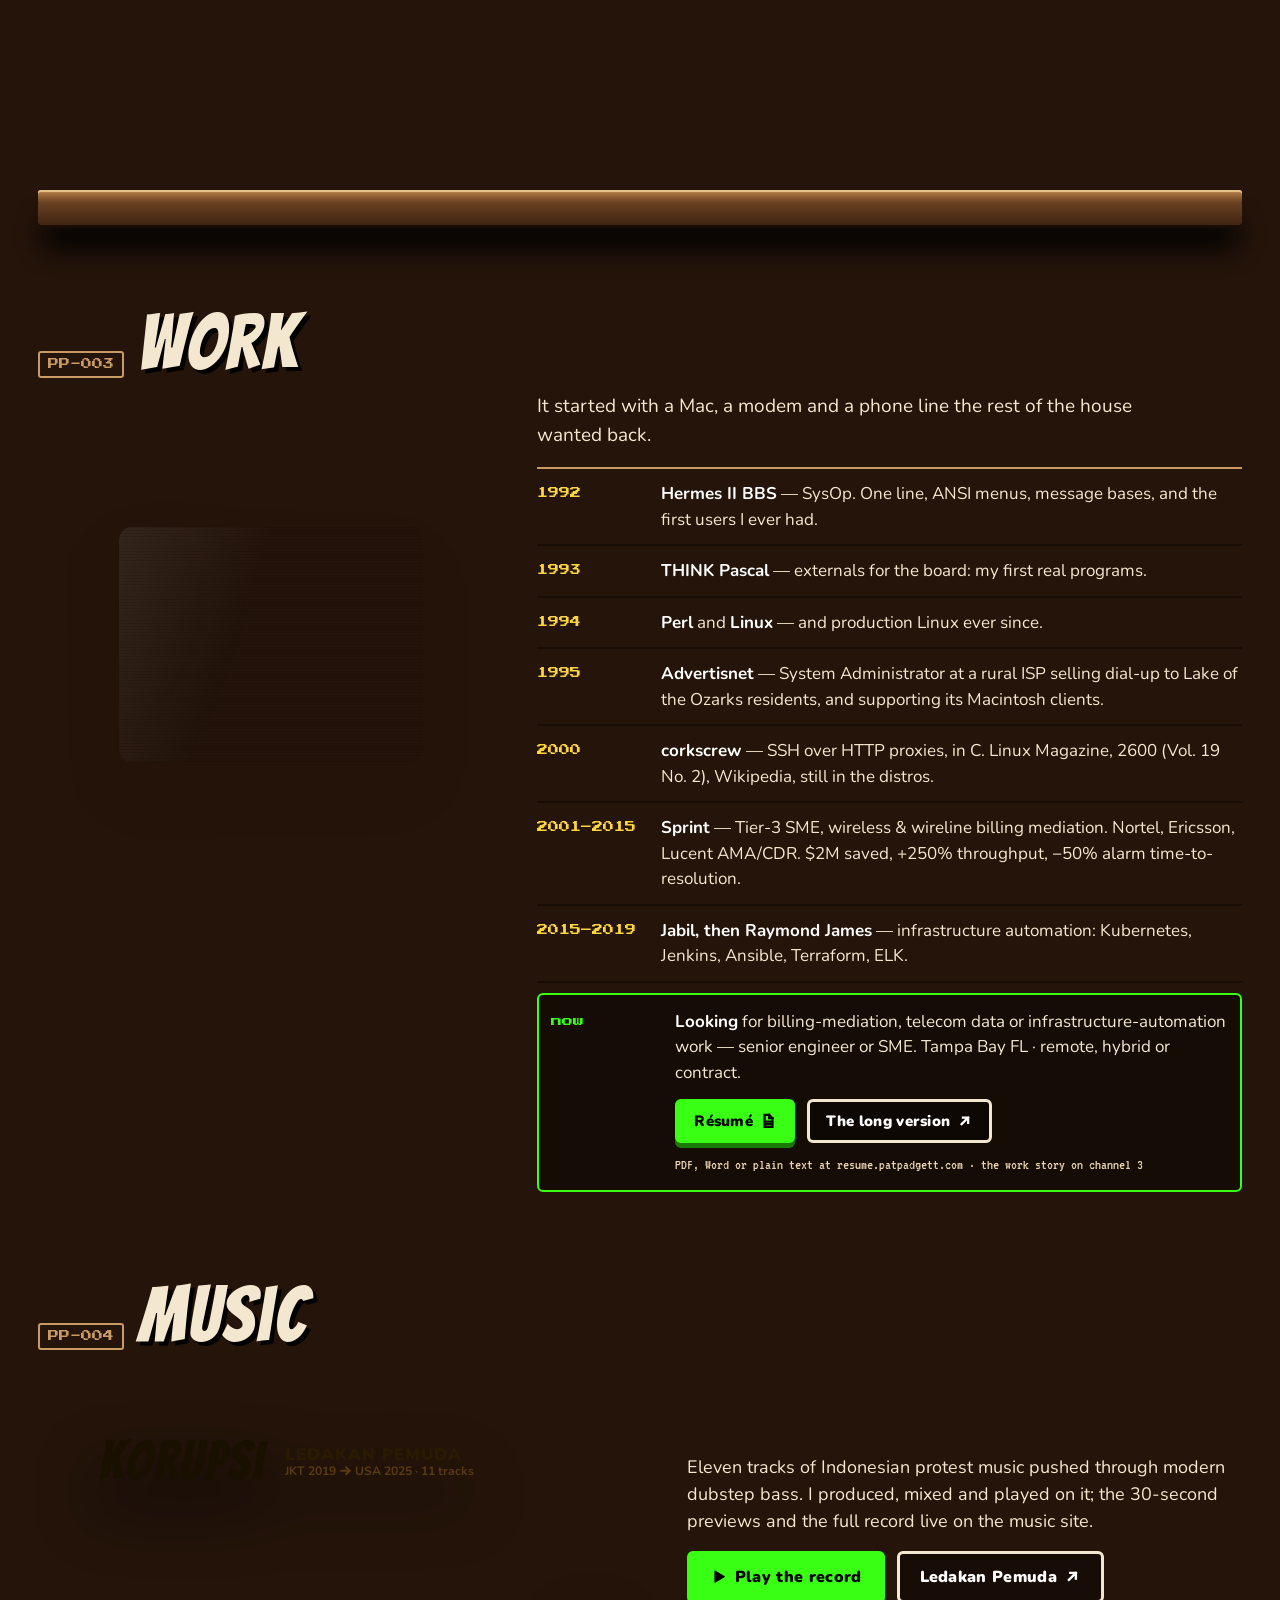
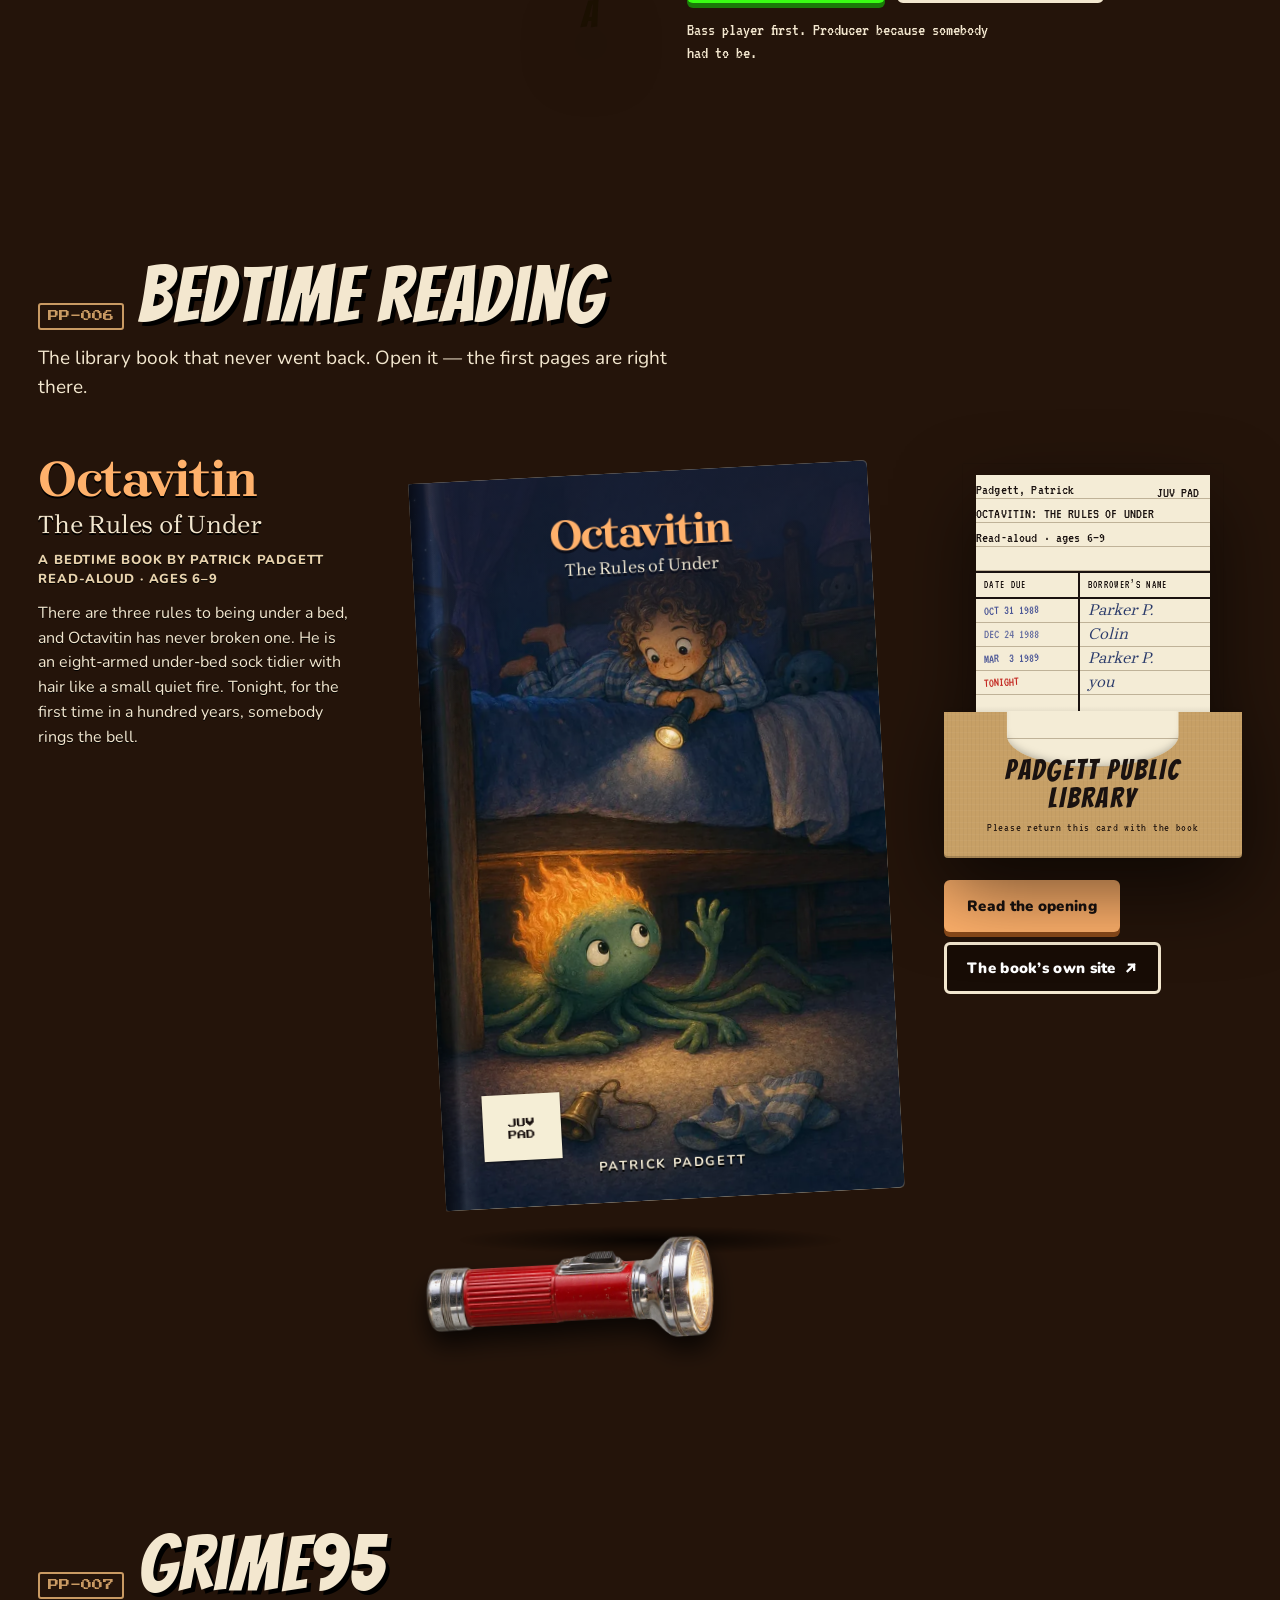
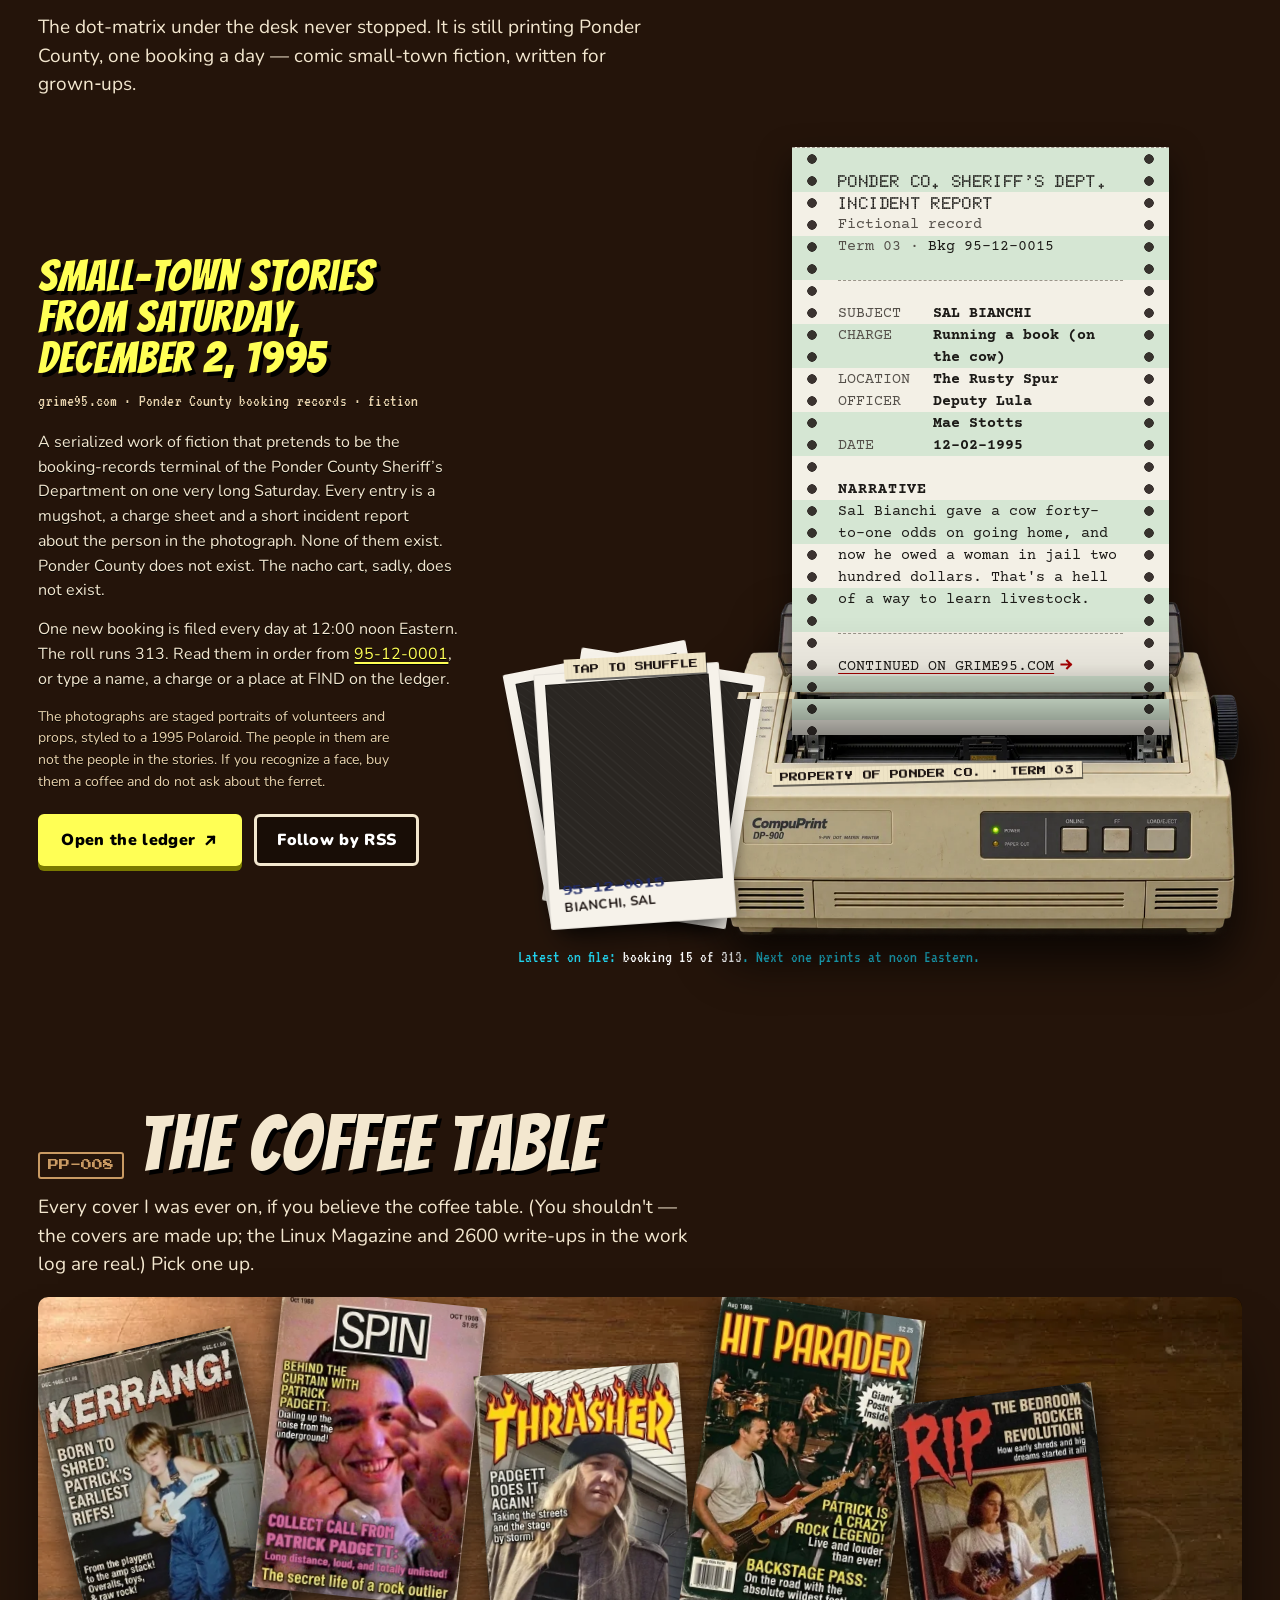
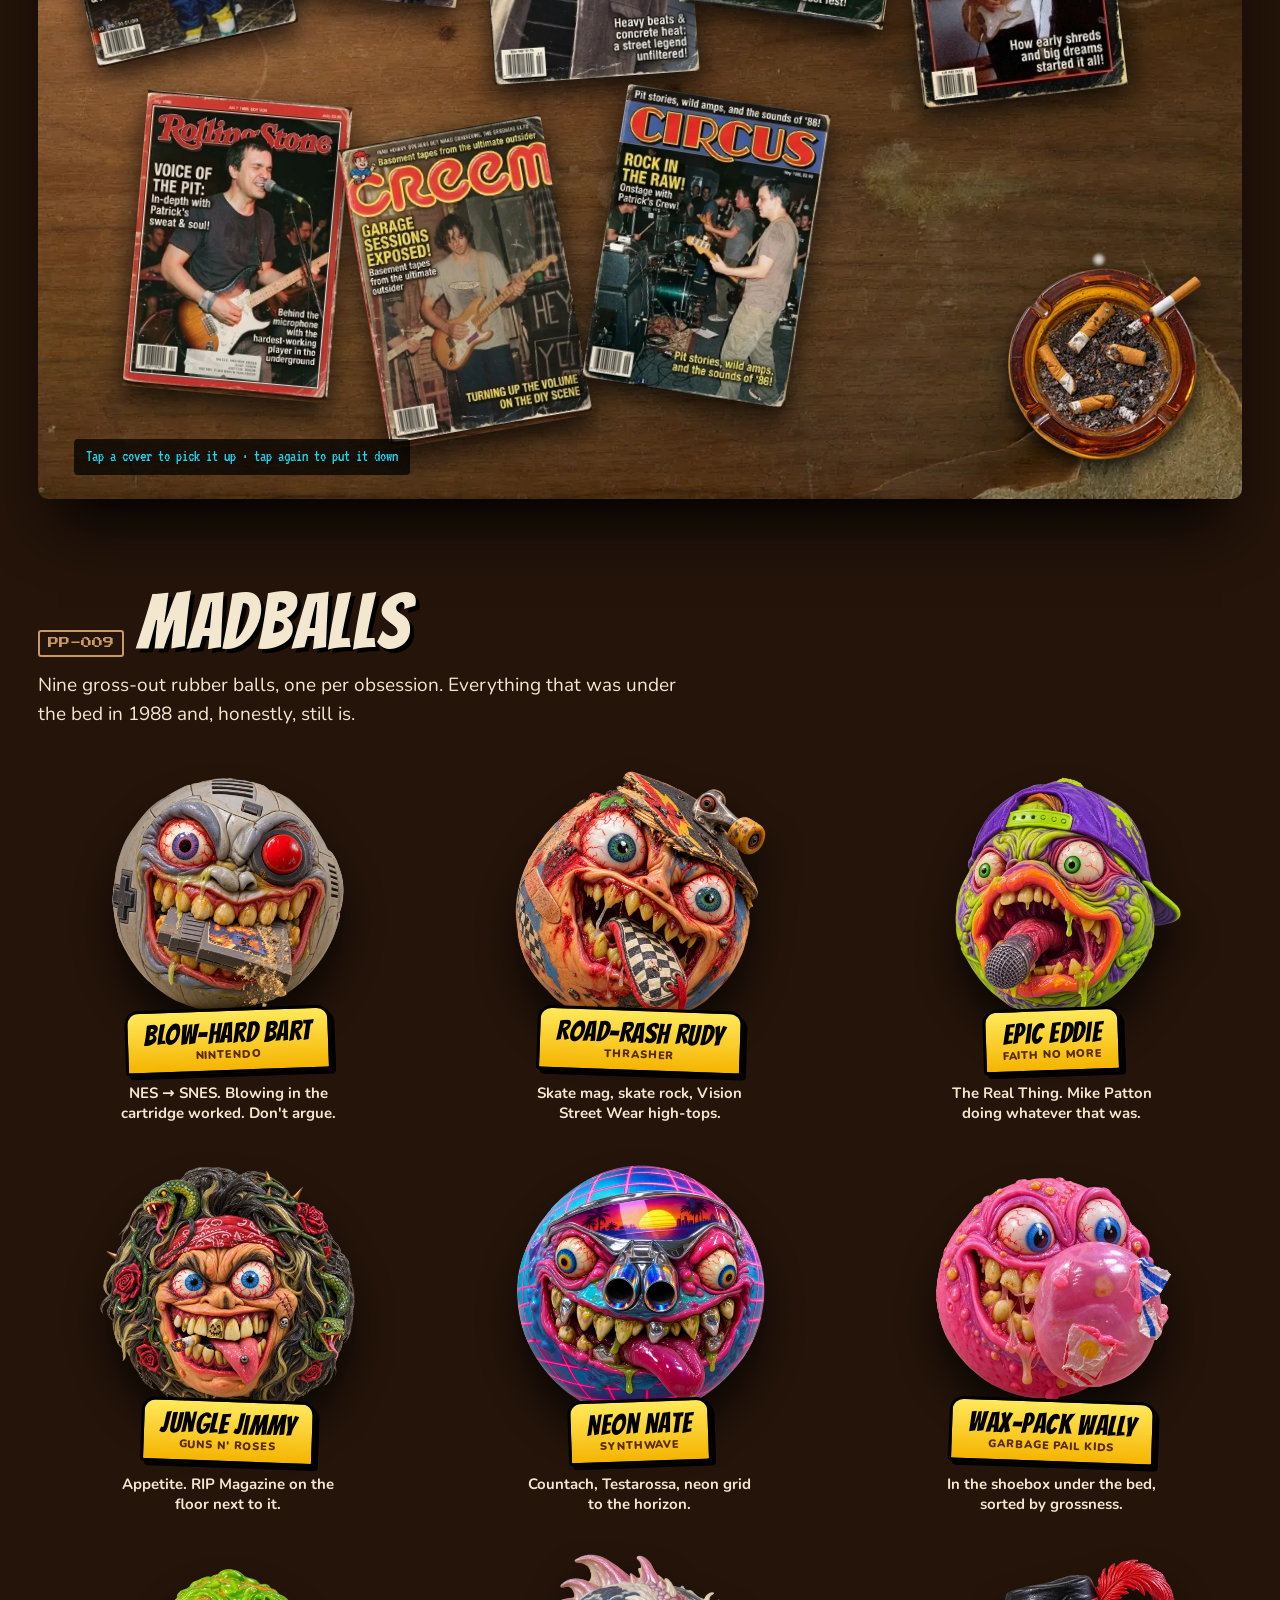
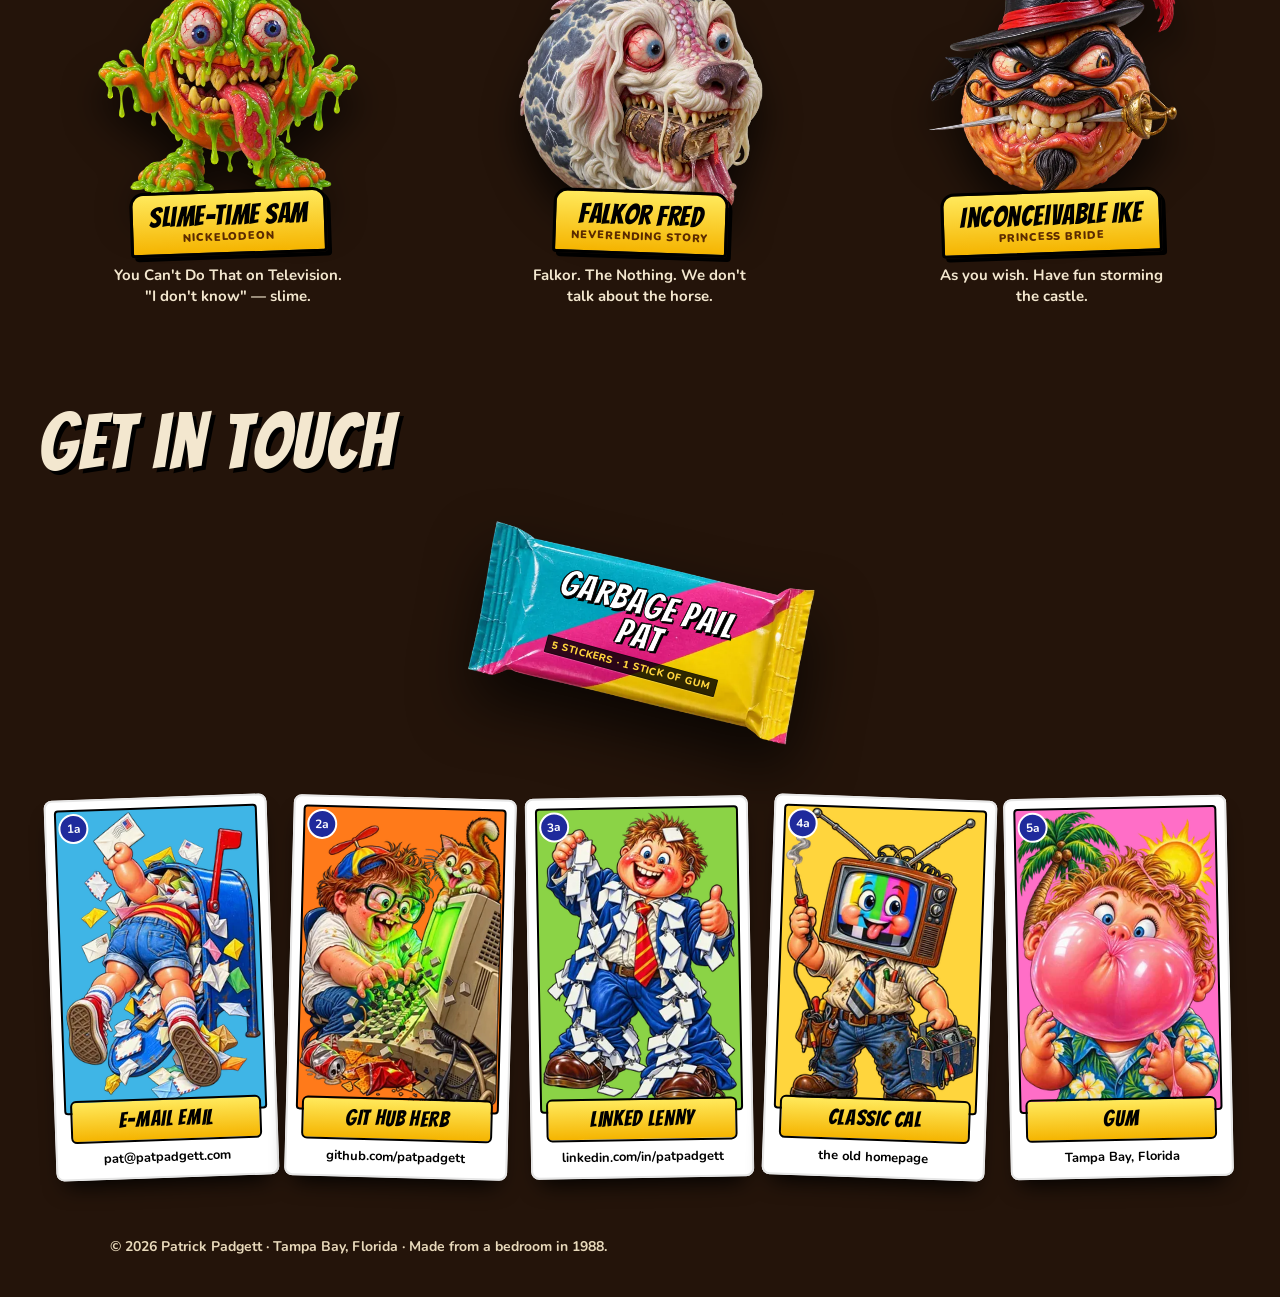
==== commit 5927dedb: "Audit: Mac screen panels carry role=group so their aria-labels are valid; probes (tools/inspect-aria" ====
--- a/index.html
+++ b/index.html
@@ -135,7 +135,7 @@
     <div class="mac__obj">
       <img class="mac__plate" src="assets/plates/mac-s.webp" srcset="assets/plates/mac-s.webp 600w, assets/plates/mac-m.webp 800w, assets/plates/mac.webp 1024w" sizes="(max-width:960px) min(100vw,440px), 35vw" width="1024" height="1536" alt="" loading="lazy" decoding="async">
       <div class="mac__screen" id="mac-screen" data-scr="login">
-        <div class="scr scr--login on" data-name="login" aria-label="ZTerm window: UNIX login on databank"><div class="macos macos--dark"><div class="macos__menu"><span></span>File Edit Dial Settings Macros Misc</div><div class="macwin macwin--zterm"><div class="macwin__title"><i></i><b>ZTerm 0.9 — databank</b><i></i></div><pre class="zterm">CONNECT 2400
+        <div class="scr scr--login on" data-name="login" role="group" aria-label="ZTerm window: UNIX login on databank"><div class="macos macos--dark"><div class="macos__menu"><span></span>File Edit Dial Settings Macros Misc</div><div class="macwin macwin--zterm"><div class="macwin__title"><i></i><b>ZTerm 0.9 — databank</b><i></i></div><pre class="zterm">CONNECT 2400
 SunOS UNIX (databank)
 
 login: <span class="typed">patpadgett</span>
@@ -146,8 +146,8 @@
 Shell: /bin/csh
 Plan:  Music. Work. Words.
 databank% <span class="cur"></span></pre></div></div></div>
-        <div class="scr scr--acid" data-name="acid" aria-label="The Dark Side BBS — ACiD-style ANSI login screen, SysOp Agroman"><img class="acid__art" src="assets/ansi/dark-side-s.webp" srcset="assets/ansi/dark-side-s.webp 560w, assets/ansi/dark-side-m.webp 800w, assets/ansi/dark-side.webp 1120w" sizes="(max-width:960px) min(62.6vw,290px), 24vw" width="1120" height="800" alt="" decoding="async" loading="lazy"></div>
-        <div class="scr scr--pascal" data-name="pascal" aria-label="THINK Pascal source for a Hermes II external"><div class="macos"><div class="macos__menu"><span></span>File Edit Search Project Run Windows</div><div class="macwin"><div class="macwin__title"><i></i><b>WhoIsOn.p</b><i></i></div><pre class="macwin__body"><span class="k">unit</span> WhoIsOn; <span class="cm">{Hermes II external}</span>
+        <div class="scr scr--acid" data-name="acid" role="group" aria-label="The Dark Side BBS — ACiD-style ANSI login screen, SysOp Agroman"><img class="acid__art" src="assets/ansi/dark-side-s.webp" srcset="assets/ansi/dark-side-s.webp 560w, assets/ansi/dark-side-m.webp 800w, assets/ansi/dark-side.webp 1120w" sizes="(max-width:960px) min(62.6vw,290px), 24vw" width="1120" height="800" alt="" decoding="async" loading="lazy"></div>
+        <div class="scr scr--pascal" data-name="pascal" role="group" aria-label="THINK Pascal source for a Hermes II external"><div class="macos"><div class="macos__menu"><span></span>File Edit Search Project Run Windows</div><div class="macwin"><div class="macwin__title"><i></i><b>WhoIsOn.p</b><i></i></div><pre class="macwin__body"><span class="k">unit</span> WhoIsOn; <span class="cm">{Hermes II external}</span>
 <span class="k">interface</span>
   <span class="k">uses</span> HermesTypes, ANSI;
   <span class="k">procedure</span> Main (<span class="k">var</span> u: UserRec);
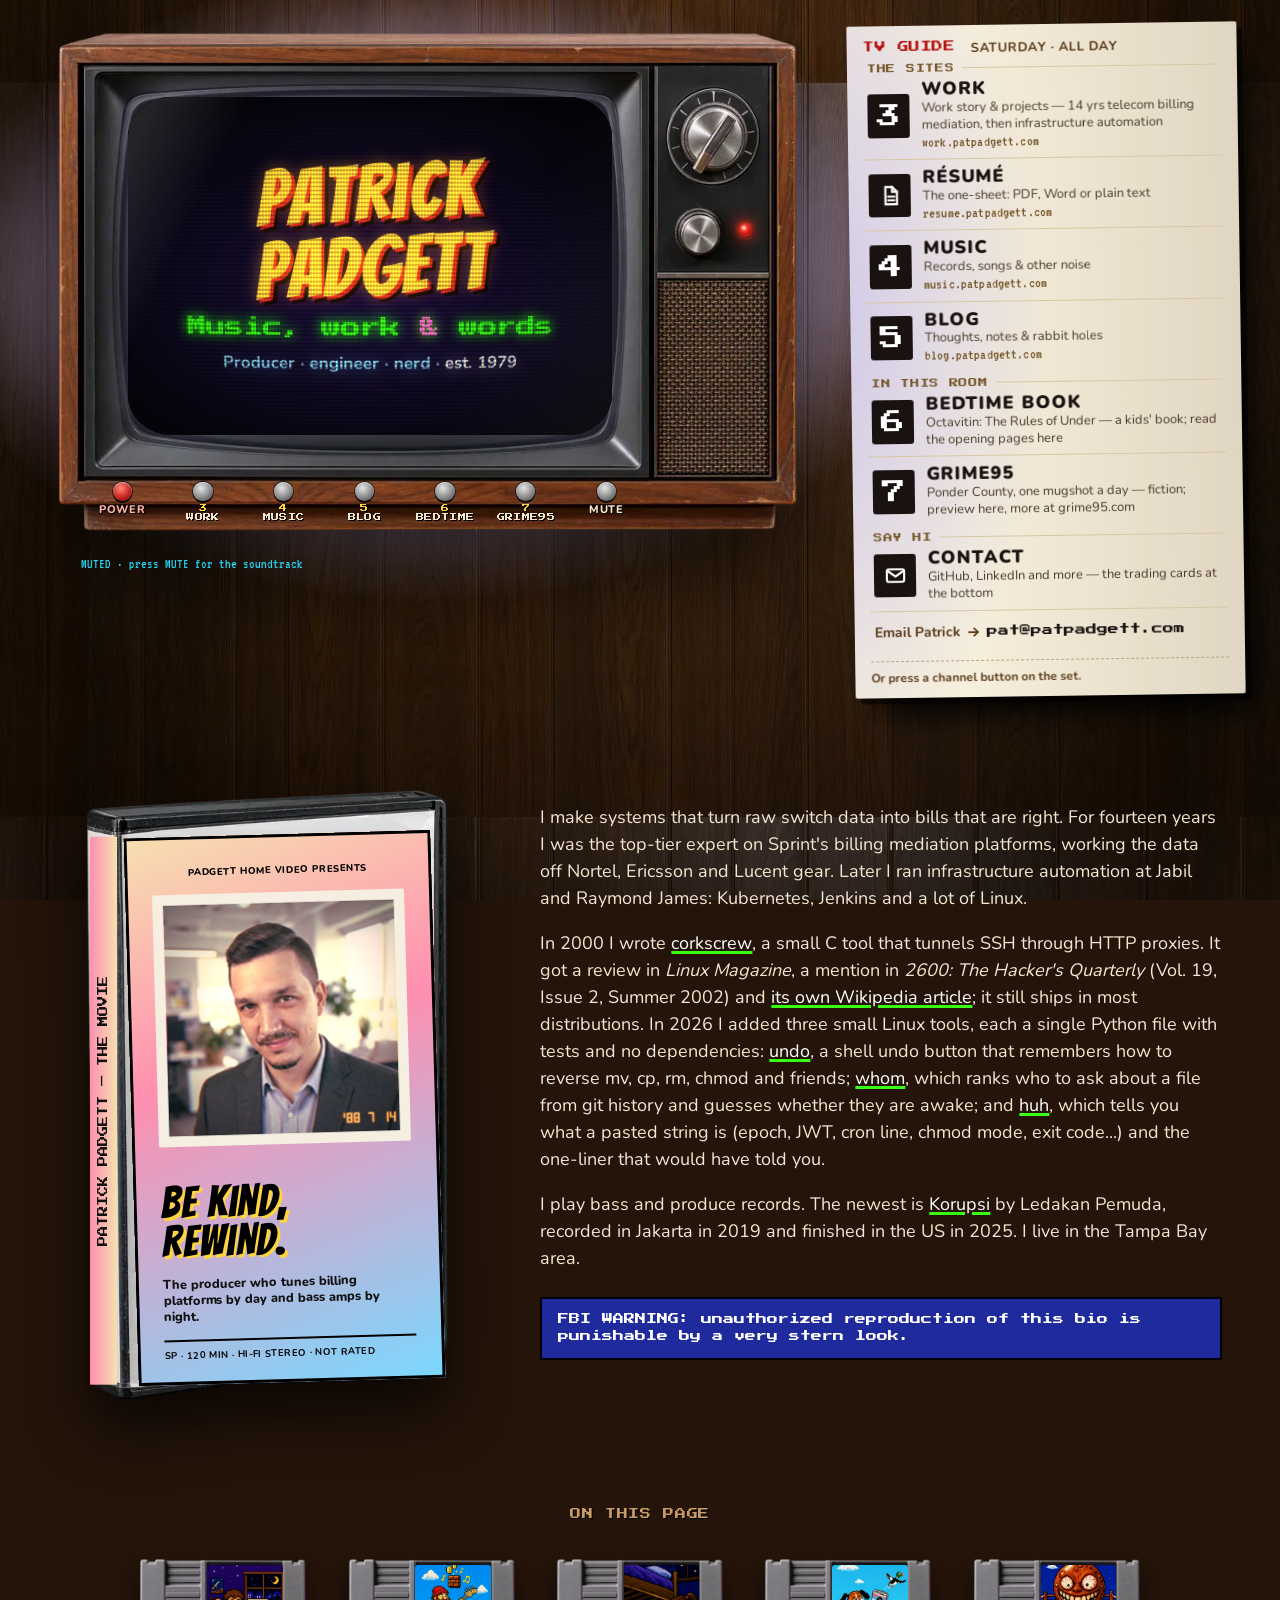
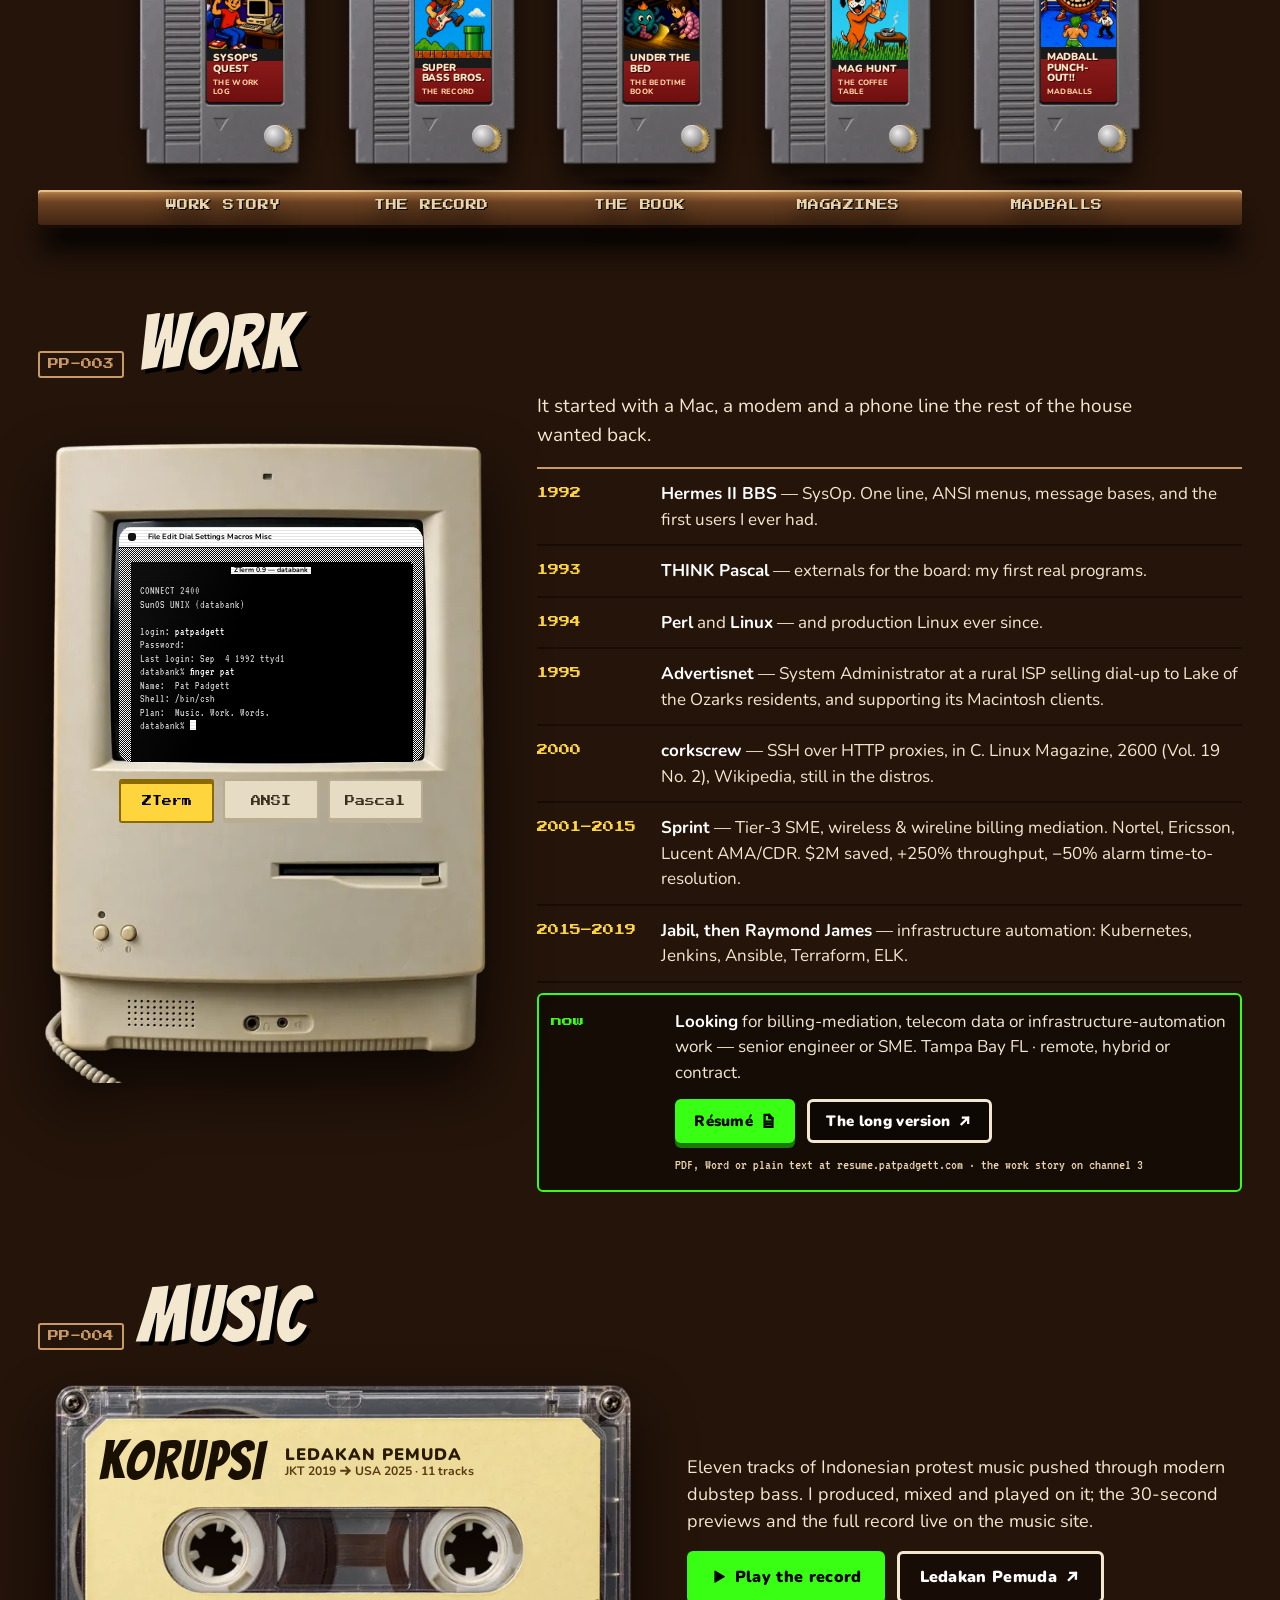
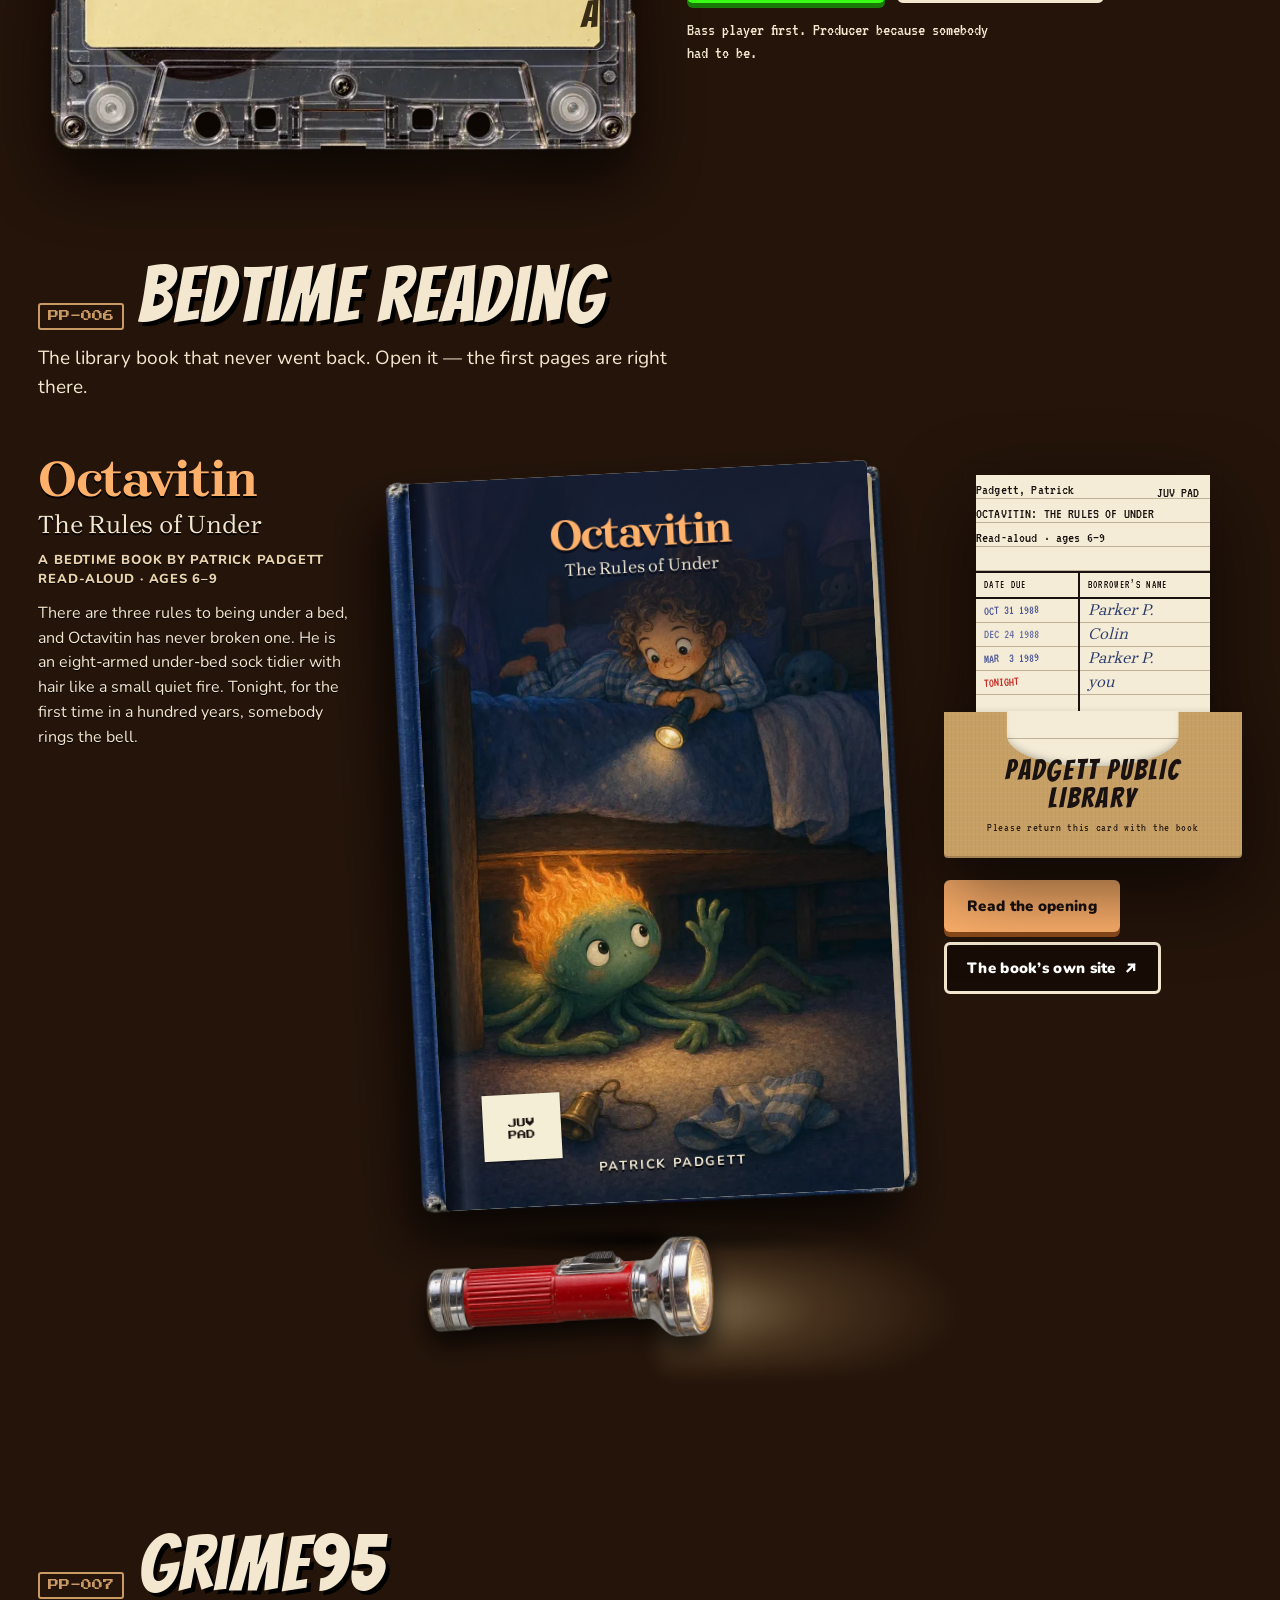
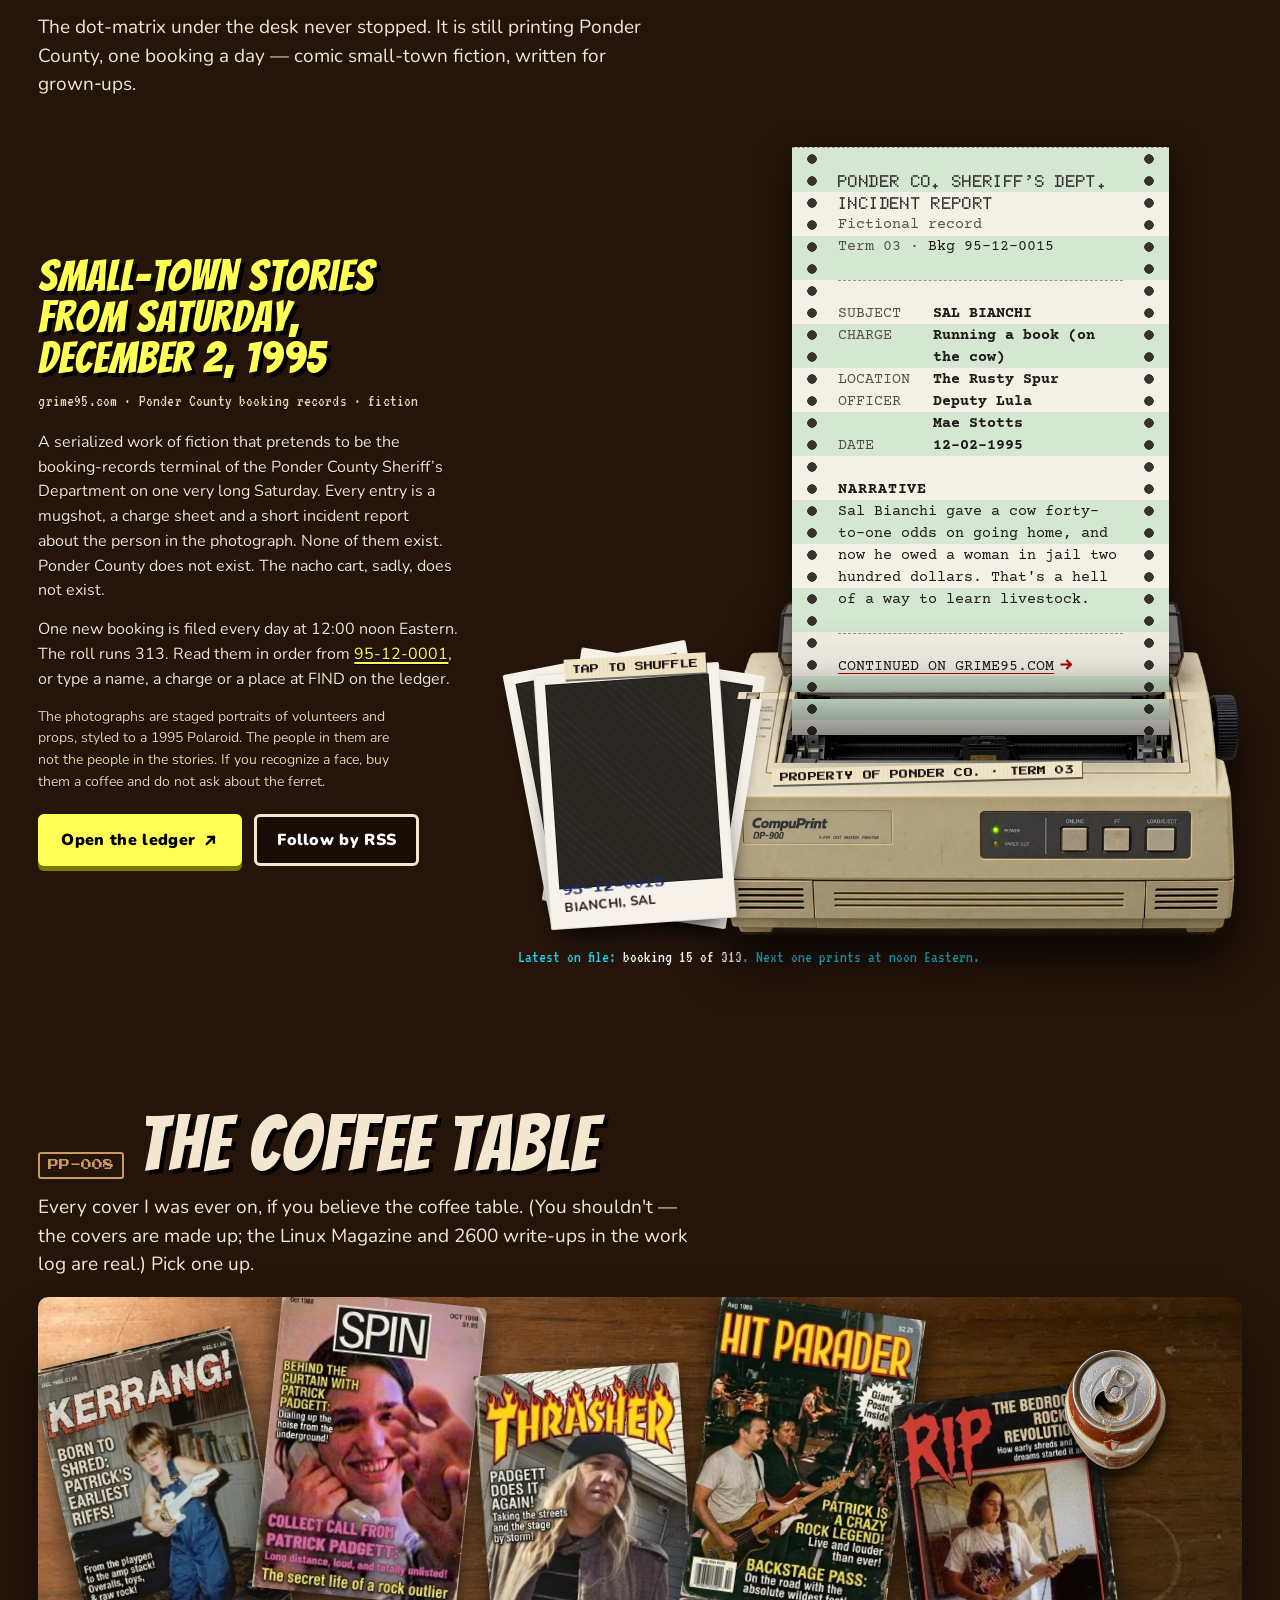
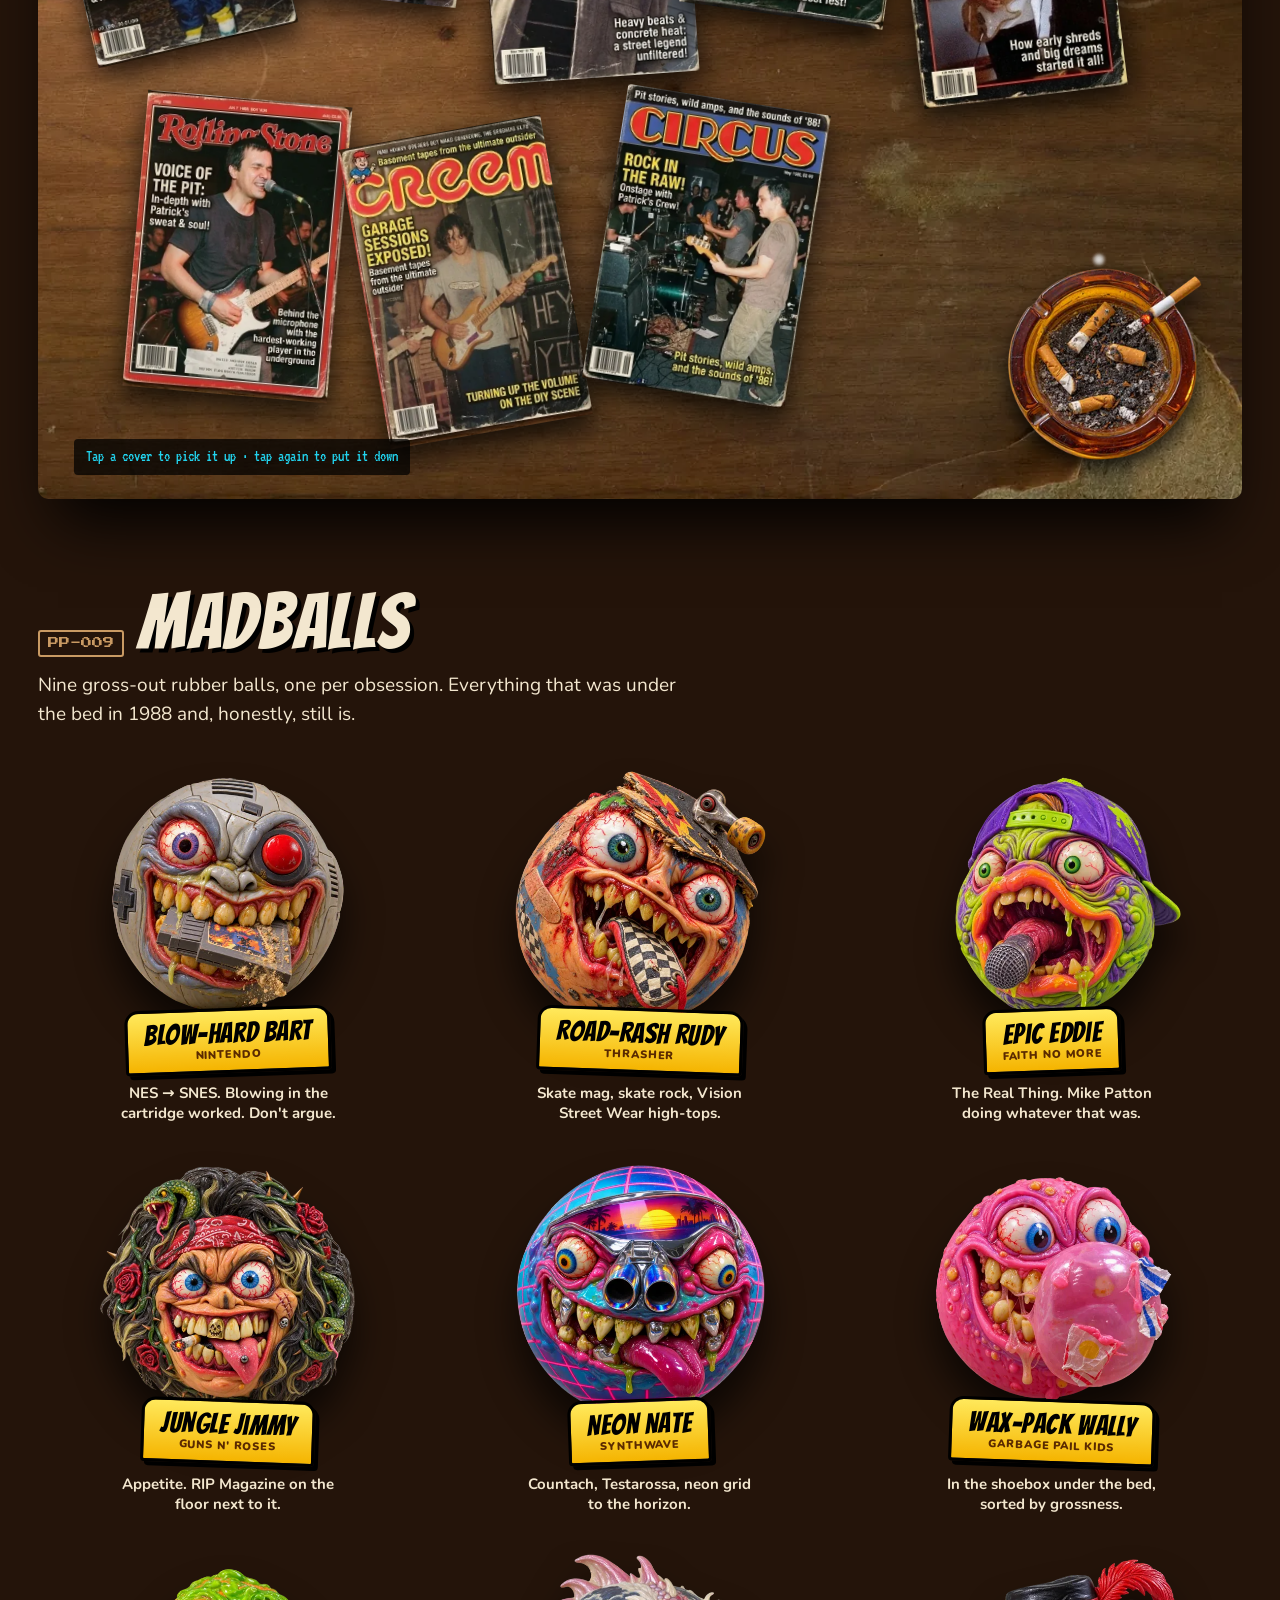
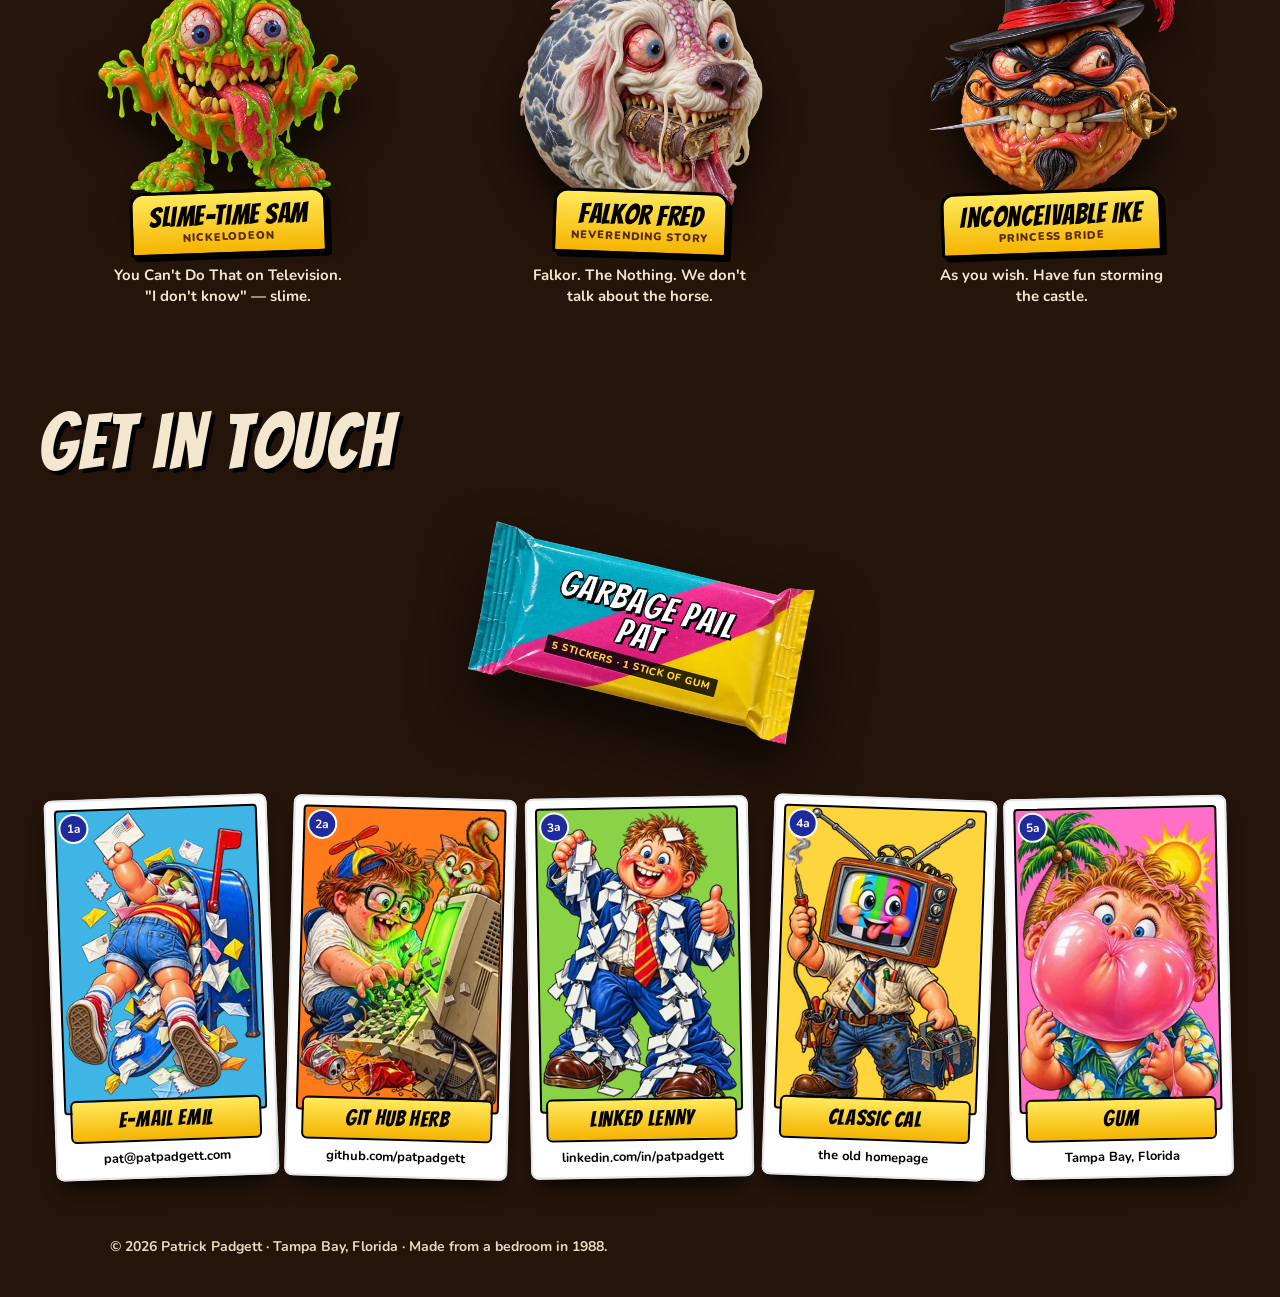
==== commit 9bae7768: "Bio: the 2026 open-source tools (undo, whom, huh) + SoftwareApplication JSON-LD" ====
--- a/index.html
+++ b/index.html
@@ -26,8 +26,11 @@
 <link rel="icon" href="/favicon.ico" sizes="32x32">
 <link rel="icon" type="image/png" sizes="512x512" href="/assets/icon-512.png">
 <link rel="apple-touch-icon" href="/assets/apple-touch-icon.png">
-<script type="application/ld+json">{"@context": "https://schema.org", "@type": "Person", "name": "Patrick Padgett", "url": "https://patpadgett.com/", "image": "https://patpadgett.com/assets/portrait-film.webp", "jobTitle": "Telecom Billing Mediation & Infrastructure Automation Engineer", "email": "mailto:pat@patpadgett.com", "address": {"@type": "PostalAddress", "addressRegion": "FL", "addressCountry": "US"}, "sameAs": ["https://github.com/patpadgett", "https://www.linkedin.com/in/patpadgett", "https://resume.patpadgett.com/", "https://work.patpadgett.com/", "https://music.patpadgett.com/", "https://blog.patpadgett.com/", "https://grime95.com/"], "knowsAbout": ["Telecom billing mediation", "Nortel/Ericsson/Lucent AMA", "Kubernetes", "Jenkins", "Ruby on Rails", "Bass guitar", "Music production"]}</script>
+<script type="application/ld+json">{"@context": "https://schema.org", "@type": "Person", "name": "Patrick Padgett", "url": "https://patpadgett.com/", "image": "https://patpadgett.com/assets/portrait-film.webp", "jobTitle": "Telecom Billing Mediation & Infrastructure Automation Engineer", "email": "mailto:pat@patpadgett.com", "address": {"@type": "PostalAddress", "addressRegion": "FL", "addressCountry": "US"}, "sameAs": ["https://github.com/patpadgett", "https://www.linkedin.com/in/patpadgett", "https://resume.patpadgett.com/", "https://work.patpadgett.com/", "https://music.patpadgett.com/", "https://blog.patpadgett.com/", "https://grime95.com/"], "knowsAbout": ["Telecom billing mediation", "Nortel/Ericsson/Lucent AMA", "Kubernetes", "Jenkins", "Ruby on Rails", "Bass guitar", "Music production", "Linux systems administration", "Python command-line tools"]}</script>
 <script type="application/ld+json">{"@context": "https://schema.org", "@type": "SoftwareApplication", "name": "corkscrew", "url": "https://github.com/patpadgett/corkscrew", "sameAs": "https://en.wikipedia.org/wiki/Corkscrew_(program)", "applicationCategory": "DeveloperApplication", "operatingSystem": "Unix", "datePublished": "2000", "author": {"@type": "Person", "name": "Patrick Padgett", "url": "https://patpadgett.com/"}}</script>
+<script type="application/ld+json">{"@context": "https://schema.org", "@type": "SoftwareApplication", "name": "undo", "url": "https://github.com/patpadgett/undo", "applicationCategory": "DeveloperApplication", "operatingSystem": "Linux, BSD, macOS", "datePublished": "2026", "programmingLanguage": "Python", "license": "https://opensource.org/licenses/MIT", "description": "The shell undo button: journal-of-inverses wrappers for mv, cp, rm, chmod, chown, ln, mkdir and rmdir.", "author": {"@type": "Person", "name": "Patrick Padgett", "url": "https://patpadgett.com/"}}</script>
+<script type="application/ld+json">{"@context": "https://schema.org", "@type": "SoftwareApplication", "name": "whom", "url": "https://github.com/patpadgett/whom", "applicationCategory": "DeveloperApplication", "operatingSystem": "Linux, BSD, macOS", "datePublished": "2026", "programmingLanguage": "Python", "license": "https://opensource.org/licenses/MIT", "description": "Who to ask about this file, and are they awake: contributor ranking and local-time inference from git history.", "author": {"@type": "Person", "name": "Patrick Padgett", "url": "https://patpadgett.com/"}, "sameAs": "https://pypi.org/project/whom-cli/"}</script>
+<script type="application/ld+json">{"@context": "https://schema.org", "@type": "SoftwareApplication", "name": "huh", "url": "https://github.com/patpadgett/huh", "applicationCategory": "DeveloperApplication", "operatingSystem": "Linux, BSD, macOS", "datePublished": "2026", "programmingLanguage": "Python", "license": "https://opensource.org/licenses/MIT", "description": "What is this string? Ranked readings of timestamps, tokens, cron lines, modes, hashes, colours and addresses, offline.", "author": {"@type": "Person", "name": "Patrick Padgett", "url": "https://patpadgett.com/"}, "sameAs": "https://pypi.org/project/whatsthis/"}</script>
 <script type="application/ld+json">{"@context": "https://schema.org", "@type": "Book", "name": "Octavitin: The Rules of Under", "url": "https://octavitin.patpadgett.com/", "author": {"@type": "Person", "name": "Patrick Padgett", "url": "https://patpadgett.com/"}, "typicalAgeRange": "6-9"}</script>
 <script type="application/ld+json">{"@context": "https://schema.org", "@type": "WebSite", "name": "Patrick Padgett", "url": "https://patpadgett.com/", "description": "Music, work and words from Patrick Padgett."}</script>
 
@@ -110,7 +113,7 @@
   </div>
   <div class="who__copy">
     <p class="who__lead">I make systems that turn raw switch data into bills that are right. For fourteen years I was the top-tier expert on Sprint's billing mediation platforms, working the data off Nortel, Ericsson and Lucent gear. Later I ran infrastructure automation at Jabil and Raymond James: Kubernetes, Jenkins and a lot of Linux.</p>
-    <p>In 2000 I wrote <a href="https://github.com/patpadgett/corkscrew">corkscrew</a>, a small C tool that tunnels SSH through HTTP proxies. It got a review in <cite>Linux Magazine</cite>, a mention in <cite>2600: The Hacker's Quarterly</cite> (Vol. 19, Issue 2, Summer 2002) and <a href="https://en.wikipedia.org/wiki/Corkscrew_(program)">its own Wikipedia article</a>; it still ships in most distributions.</p>
+    <p>In 2000 I wrote <a href="https://github.com/patpadgett/corkscrew">corkscrew</a>, a small C tool that tunnels SSH through HTTP proxies. It got a review in <cite>Linux Magazine</cite>, a mention in <cite>2600: The Hacker's Quarterly</cite> (Vol. 19, Issue 2, Summer 2002) and <a href="https://en.wikipedia.org/wiki/Corkscrew_(program)">its own Wikipedia article</a>; it still ships in most distributions. In 2026 I added three small Linux tools, each a single Python file with tests and no dependencies: <a href="https://github.com/patpadgett/undo">undo</a>, a shell undo button that remembers how to reverse mv, cp, rm, chmod and friends; <a href="https://github.com/patpadgett/whom">whom</a>, which ranks who to ask about a file from git history and guesses whether they are awake; and <a href="https://github.com/patpadgett/huh">huh</a>, which tells you what a pasted string is (epoch, JWT, cron line, chmod mode, exit code...) and the one-liner that would have told you.</p>
     <p>I play bass and produce records. The newest is <a href="https://music.patpadgett.com">Korupsi</a> by Ledakan Pemuda, recorded in Jakarta in 2019 and finished in the US in 2025. I live in the Tampa Bay area.</p>
     <p class="who__warn">FBI WARNING: unauthorized reproduction of this bio is punishable by a very stern look.</p>
   </div>
